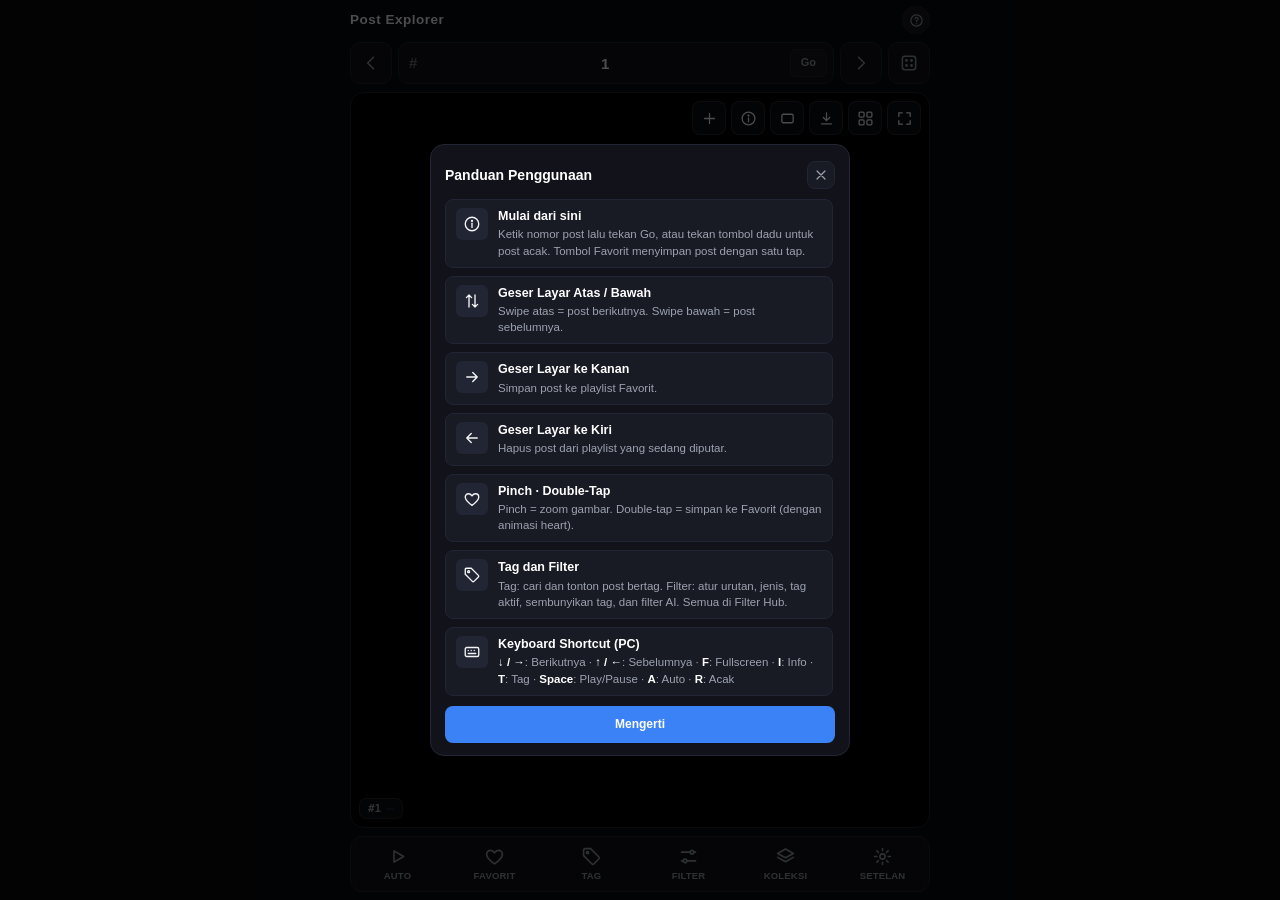
==== r34.html @ f198e8fa "Add files via upload" ====
<!DOCTYPE html>
<html lang="id">

<head>
  <meta charset="UTF-8">
  <meta name="viewport" content="width=device-width, initial-scale=1, viewport-fit=cover, user-scalable=no">
  <meta name="theme-color" content="#090a0f">
  <link rel="manifest" href="manifest.json">
  <link rel="icon" type="image/png" sizes="192x192" href="icon-192.png">
  <link rel="apple-touch-icon" href="icon-192.png">
  <link rel="icon" type="image/svg+xml" href="icon.svg">
  <meta name="mobile-web-app-capable" content="yes">
  <meta name="apple-mobile-web-app-capable" content="yes">
  <meta name="apple-mobile-web-app-status-bar-style" content="black-translucent">
  <meta name="apple-mobile-web-app-title" content="Post Explorer">
  <title>Post Explorer</title>
  <style>
    :root {
      --bg: #090a0f;
      --surface: #12131a;
      --surface2: #181a24;
      --surface3: #222533;
      --surface4: #2d3142;
      --border: #222533;
      --border-focus: #3b82f6;
      --text: #f3f4f6;
      --text-muted: #9ca3af;
      --text-faint: #6b7280;
      --blue: #3b82f6;
      --blue-hover: #2563eb;
      --red: #ef4444;
      --green: #10b981;
      --amber: #f59e0b;
      --ease: cubic-bezier(0.16, 1, 0.3, 1);
    }

    * {
      box-sizing: border-box;
      -webkit-tap-highlight-color: transparent;
    }

    html,
    body {
      margin: 0;
      height: 100%;
      background: var(--bg);
    }

    body {
      color: var(--text);
      font: 14px/1.45 -apple-system, BlinkMacSystemFont, "Segoe UI", Roboto, Helvetica, Arial, sans-serif;
      -webkit-font-smoothing: antialiased;
      overflow: hidden;
      overscroll-behavior: none;
    }

    button,
    input {
      font: inherit;
      color: inherit;
    }

    button {
      border: 0;
      cursor: pointer;
      user-select: none;
      -webkit-user-select: none;
      transition: opacity 0.12s var(--ease), background 0.12s var(--ease), transform 0.1s var(--ease);
    }

    button:active {
      transform: scale(0.96);
    }

    .app {
      max-width: 600px;
      height: 100vh;
      height: 100dvh;
      margin: 0 auto;
      display: flex;
      flex-direction: column;
      gap: 8px;
      padding: calc(6px + env(safe-area-inset-top, 0px)) 10px calc(8px + env(safe-area-inset-bottom, 0px));
    }

    .top {
      display: flex;
      align-items: center;
      gap: 8px;
      min-height: 28px;
    }

    .brand {
      flex: 0 0 auto;
      font-size: 13.5px;
      font-weight: 700;
      letter-spacing: 0.5px;
      color: #fff;
      display: flex;
      align-items: center;
      gap: 6px;
    }

    .backbtn {
      display: none;
      flex: 0 0 auto;
      padding: 3px 10px;
      border-radius: 999px;
      background: var(--surface2);
      border: 1px solid var(--border);
      font: 600 11px monospace;
      color: var(--text-muted);
    }

    .backbtn.on {
      display: block;
    }

    .backbtn:hover {
      color: #fff;
      border-color: var(--text-muted);
    }

    .chip {
      margin-left: auto;
      display: none;
      align-items: center;
      gap: 6px;
      min-width: 0;
      flex: 0 1 auto;
      max-width: 65%;
      background: var(--surface2);
      border: 1px solid var(--border);
      color: var(--text);
      border-radius: 999px;
      padding: 3px 6px 3px 10px;
      font-size: 11.5px;
      font-weight: 600;
    }

    .chip.on {
      display: flex;
    }

    .chip span {
      overflow: hidden;
      text-overflow: ellipsis;
      white-space: nowrap;
      min-width: 0;
    }

    .chip button {
      background: rgba(255, 255, 255, 0.12);
      width: 18px;
      height: 18px;
      border-radius: 50%;
      font-size: 11px;
      padding: 0;
      color: #fff;
      flex: 0 0 auto;
    }

    .helpbtn {
      margin-left: auto;
      padding: 3px 9px;
      border-radius: 999px;
      background: var(--surface2);
      border: 1px solid var(--border);
      font-size: 11px;
      font-weight: 600;
      color: var(--text-muted);
    }

    .helpbtn:hover {
      color: #fff;
      border-color: var(--text-muted);
    }

    .chip.on+.helpbtn {
      margin-left: 0;
    }

    .idrow {
      display: flex;
      gap: 6px;
      align-items: center;
    }

    .idbox {
      flex: 1;
      min-width: 0;
      height: 42px;
      display: flex;
      align-items: center;
      background: var(--surface);
      border: 1px solid var(--border);
      border-radius: 10px;
      padding: 0 6px 0 10px;
      transition: border-color 0.15s;
    }

    .idbox:focus-within {
      border-color: var(--border-focus);
    }

    .idprefix {
      font-size: 15px;
      font-weight: 700;
      color: var(--text-faint);
      margin-right: 4px;
      user-select: none;
    }

    .idrow input {
      flex: 1;
      min-width: 0;
      height: 100%;
      text-align: center;
      font-size: 15px;
      font-weight: 700;
      letter-spacing: 0.5px;
      background: transparent;
      border: 0;
      outline: none;
      color: #fff;
    }

    .idrow input::placeholder {
      color: var(--text-faint);
      font-weight: 400;
      font-size: 12.5px;
    }

    input[type=number] {
      -moz-appearance: textfield;
    }

    input::-webkit-outer-spin-button,
    input::-webkit-inner-spin-button {
      -webkit-appearance: none;
      margin: 0;
    }

    .idgo {
      padding: 5px 10px;
      border-radius: 6px;
      background: var(--surface2);
      border: 1px solid var(--border);
      color: var(--text-muted);
      font-size: 11px;
      font-weight: 600;
    }

    .idgo:hover {
      background: var(--blue);
      color: #fff;
      border-color: var(--blue);
    }

    .ib {
      width: 42px;
      height: 42px;
      border-radius: 10px;
      background: var(--surface);
      border: 1px solid var(--border);
      font-size: 18px;
      color: var(--text-muted);
      flex: 0 0 auto;
      display: flex;
      align-items: center;
      justify-content: center;
    }

    .ib:hover {
      background: var(--surface2);
      color: #fff;
      border-color: var(--border);
    }

    .ib.rnd {
      font-size: 16px;
    }

    .stage {
      flex: 1 1 auto;
      min-height: 0;
      position: relative;
      overflow: hidden;
      border-radius: 14px;
      background: #000;
      border: 1px solid var(--border);
      touch-action: none;
      user-select: none;
      -webkit-user-select: none;
    }

    .swipe-layer {
      position: absolute;
      inset: 0;
      display: flex;
      align-items: center;
      justify-content: center;
      will-change: transform, opacity;
      transition: transform 0.2s var(--ease), opacity 0.2s var(--ease);
    }

    .swipe-layer.dragging {
      transition: none;
    }

    .zoom-layer {
      width: 100%;
      height: 100%;
      display: flex;
      align-items: center;
      justify-content: center;
      transform-origin: center;
      will-change: transform;
      transition: transform 0.2s var(--ease);
    }

    .zoom-layer.dragging {
      transition: none;
    }

    .zoom-layer img,
    .zoom-layer video {
      width: 100%;
      height: 100%;
      object-fit: contain;
      display: block;
      background: transparent;
    }

    .fit-cover .zoom-layer img,
    .fit-cover .zoom-layer video {
      object-fit: cover;
    }

    .zoom-layer img.ph {
      filter: blur(2px);
      opacity: 0.85;
    }

    #status {
      color: var(--text-muted);
      padding: 24px;
      text-align: center;
      font-size: 13.5px;
      font-weight: 500;
    }

    .spin {
      position: absolute;
      left: 50%;
      top: 40px;
      width: 22px;
      height: 22px;
      margin-left: -11px;
      border-radius: 50%;
      border: 2px solid rgba(255, 255, 255, 0.15);
      border-top-color: var(--blue);
      opacity: 0;
      pointer-events: none;
      z-index: 6;
      animation: rot 0.65s linear infinite;
      transition: opacity 0.15s;
    }

    .spin.show {
      opacity: 1;
    }

    @keyframes rot {
      to {
        transform: rotate(360deg);
      }
    }

    .glass-controls {
      position: absolute;
      top: 8px;
      right: 8px;
      display: flex;
      gap: 5px;
      z-index: 6;
    }

    .sbtn {
      width: 34px;
      height: 34px;
      border-radius: 8px;
      font-size: 14px;
      color: #fff;
      padding: 0;
      display: flex;
      align-items: center;
      justify-content: center;
      background: rgba(18, 19, 26, 0.75);
      border: 1px solid rgba(255, 255, 255, 0.12);
      backdrop-filter: blur(8px);
      -webkit-backdrop-filter: blur(8px);
    }

    .sbtn:hover {
      background: rgba(34, 37, 51, 0.95);
    }

    .zoom-badge {
      position: absolute;
      top: 10px;
      left: 10px;
      border-radius: 6px;
      padding: 3px 8px;
      font: 700 11px monospace;
      color: #fff;
      opacity: 0;
      pointer-events: none;
      transition: opacity 0.2s;
      background: rgba(18, 19, 26, 0.75);
      border: 1px solid rgba(255, 255, 255, 0.12);
      backdrop-filter: blur(8px);
      z-index: 6;
    }

    .zoom-badge.visible {
      opacity: 1;
    }

    .idtag-box {
      position: absolute;
      left: 8px;
      bottom: 8px;
      display: flex;
      align-items: center;
      gap: 5px;
      border-radius: 7px;
      padding: 3px 8px;
      font: 700 11px monospace;
      color: var(--text-muted);
      pointer-events: none;
      z-index: 6;
      background: rgba(18, 19, 26, 0.75);
      border: 1px solid rgba(255, 255, 255, 0.1);
      backdrop-filter: blur(8px);
    }

    .stage.isvid .idtag-box {
      display: none;
    }

    .idfmt {
      font-size: 9.5px;
      color: var(--blue);
      background: rgba(59, 130, 246, 0.15);
      padding: 1px 4px;
      border-radius: 4px;
    }

    .hint {
      position: absolute;
      top: 50%;
      transform: translateY(-50%);
      border-radius: 999px;
      display: flex;
      align-items: center;
      gap: 6px;
      padding: 7px 14px;
      opacity: 0;
      pointer-events: none;
      z-index: 5;
      background: rgba(18, 19, 26, 0.85);
      border: 1px solid var(--border);
      backdrop-filter: blur(8px);
      transition: opacity 0.12s, transform 0.12s;
    }

    .hint .h-ico {
      font-size: 16px;
    }

    .hint .h-txt {
      font-size: 11.5px;
      font-weight: 600;
      color: #fff;
    }

    .hint.l {
      left: 12px;
    }

    .hint.r {
      right: 12px;
    }

    .hint.visible {
      opacity: 1;
    }

    .hint.r.armed {
      background: rgba(16, 185, 129, 0.95);
      transform: translateY(-50%) scale(1.05);
    }

    .hint.l.armed {
      background: rgba(239, 68, 68, 0.95);
      transform: translateY(-50%) scale(1.05);
    }

    .hintv {
      position: absolute;
      left: 50%;
      transform: translateX(-50%);
      border-radius: 999px;
      display: flex;
      align-items: center;
      gap: 6px;
      padding: 7px 16px;
      opacity: 0;
      pointer-events: none;
      z-index: 5;
      background: rgba(18, 19, 26, 0.85);
      border: 1px solid var(--border);
      backdrop-filter: blur(8px);
      transition: opacity 0.12s, transform 0.12s;
    }

    .hintv .h-ico {
      font-size: 16px;
    }

    .hintv .h-txt {
      font-size: 11.5px;
      font-weight: 600;
      color: #fff;
    }

    .hintv.d {
      bottom: 20px;
    }

    .hintv.u {
      top: 20px;
    }

    .hintv.visible {
      opacity: 1;
    }

    .hintv.armed {
      background: rgba(59, 130, 246, 0.95);
      transform: translateX(-50%) scale(1.05);
    }

    .autobar {
      position: absolute;
      top: 0;
      left: 0;
      right: 0;
      height: 3px;
      background: rgba(255, 255, 255, 0.08);
      z-index: 6;
      display: none;
      pointer-events: none;
    }

    .autobar.on {
      display: block;
    }

    .autobar .fill {
      position: absolute;
      top: 0;
      bottom: 0;
      left: 0;
      width: 0;
      background: var(--blue);
    }

    .autobar .lbl {
      position: absolute;
      top: 8px;
      left: 50%;
      transform: translateX(-50%);
      padding: 2px 8px;
      border-radius: 6px;
      background: rgba(18, 19, 26, 0.85);
      border: 1px solid var(--border);
      font: 700 10.5px monospace;
      color: #fff;
      white-space: nowrap;
    }

    body.fs .top,
    body.fs .idrow,
    body.fs .dock {
      display: none;
    }

    body.fs .app {
      padding: 0;
      gap: 0;
    }

    body.fs .stage {
      border-radius: 0;
      border: 0;
    }

    .dock {
      display: grid;
      grid-template-columns: repeat(6, 1fr);
      gap: 4px;
      padding: 3px 0;
      border-radius: 12px;
      background: var(--surface);
      border: 1px solid var(--border);
    }

    .dk {
      height: 48px;
      border-radius: 8px;
      background: transparent;
      display: flex;
      flex-direction: column;
      align-items: center;
      justify-content: center;
      gap: 2px;
      padding: 0;
      color: var(--text-muted);
    }

    .dk b {
      font-size: 17px;
      line-height: 1;
      font-weight: 400;
    }

    .dk small {
      font-size: 9.5px;
      font-weight: 600;
      letter-spacing: 0.2px;
      text-transform: uppercase;
    }

    .dk:hover {
      background: var(--surface2);
      color: #fff;
    }

    .dk.on {
      background: var(--surface3);
      color: #fff;
    }

    .dk.on small {
      color: #fff;
    }

    .dk.fav.on {
      color: #f87171;
    }

    .dk.fav.on small {
      color: #f87171;
    }

    .dk.auto.on {
      color: #34d399;
    }

    .dk.auto.on small {
      color: #34d399;
    }

    .backdrop {
      position: fixed;
      inset: 0;
      background: rgba(0, 0, 0, 0.65);
      z-index: 39;
      opacity: 0;
      pointer-events: none;
      transition: opacity 0.2s var(--ease);
    }

    .backdrop.open {
      opacity: 1;
      pointer-events: auto;
    }

    .sheet {
      position: fixed;
      left: 0;
      right: 0;
      bottom: 0;
      max-width: 600px;
      margin: 0 auto;
      max-height: 85vh;
      max-height: 85dvh;
      z-index: 40;
      background: var(--surface);
      border-top: 1px solid var(--border);
      border-radius: 18px 18px 0 0;
      padding: 10px 14px calc(14px + env(safe-area-inset-bottom, 0px));
      display: flex;
      flex-direction: column;
      transform: translateY(105%);
      transition: transform 0.25s var(--ease);
      box-shadow: 0 -8px 30px rgba(0, 0, 0, 0.5);
      visibility: hidden;
    }

    .sheet.open {
      transform: none;
      visibility: visible;
    }

    .grab {
      width: 36px;
      height: 4px;
      border-radius: 2px;
      background: var(--border);
      margin: 0 auto 10px;
      flex: 0 0 auto;
    }

    .shead {
      display: flex;
      gap: 8px;
      align-items: center;
      margin-bottom: 12px;
      flex: 0 0 auto;
    }

    .hb {
      width: 34px;
      height: 34px;
      border-radius: 8px;
      background: var(--surface2);
      border: 1px solid var(--border);
      color: var(--text-muted);
      padding: 0;
      font-size: 14px;
      flex: 0 0 auto;
      display: flex;
      align-items: center;
      justify-content: center;
    }

    .hb:disabled {
      opacity: 0.25;
    }

    .hb:hover {
      color: #fff;
      background: var(--surface3);
    }

    .tabs {
      flex: 1;
      display: flex;
      background: var(--surface2);
      border-radius: 9px;
      padding: 2px;
      gap: 2px;
      border: 1px solid var(--border);
    }

    .tabs button {
      flex: 1;
      background: transparent;
      color: var(--text-muted);
      font-size: 11.5px;
      font-weight: 600;
      padding: 7px 4px;
      border-radius: 7px;
    }

    .tabs button.on {
      background: var(--surface4);
      color: #fff;
    }

    .sbody {
      overflow-y: auto;
      min-height: 80px;
      padding-bottom: 6px;
      -webkit-overflow-scrolling: touch;
    }

    .sbody::-webkit-scrollbar {
      width: 5px;
    }

    .sbody::-webkit-scrollbar-thumb {
      background: var(--border);
      border-radius: 3px;
    }

    .arow {
      display: flex;
      gap: 6px;
      margin-bottom: 8px;
      flex-wrap: wrap;
    }

    .pill {
      flex: 1;
      min-width: 76px;
      padding: 8px 10px;
      border-radius: 8px;
      background: var(--surface2);
      border: 1px solid var(--border);
      font-size: 11.5px;
      font-weight: 600;
      color: var(--text-muted);
      white-space: nowrap;
      display: flex;
      align-items: center;
      justify-content: center;
      gap: 5px;
    }

    .pill:hover {
      color: #fff;
      background: var(--surface3);
    }

    .pill.pri {
      background: var(--blue);
      color: #fff;
      border-color: var(--blue);
    }

    .pill.pri:hover {
      background: var(--blue-hover);
    }

    .pill.dng {
      color: #f87171;
      border-color: rgba(239, 68, 68, 0.3);
    }

    .selinfo {
      font-size: 12px;
      font-weight: 600;
      color: var(--amber);
      margin: 2px 2px 8px;
    }

    .seg {
      display: flex;
      flex-wrap: wrap;
      background: var(--surface2);
      border-radius: 8px;
      padding: 2px;
      gap: 2px;
      flex: 1;
      border: 1px solid var(--border);
    }

    .seg button {
      flex: 1;
      background: transparent;
      color: var(--text-muted);
      padding: 6px 8px;
      border-radius: 6px;
      font-size: 11px;
      font-weight: 600;
      white-space: nowrap;
    }

    .seg button.on {
      background: var(--surface4);
      color: #fff;
    }


    .tag-mode-seg {
      display: grid;
      grid-template-columns: 1fr 1fr;
      gap: 6px;
      margin-bottom: 8px;
    }

    .tag-mode-btn {
      height: 36px;
      border-radius: 9px;
      background: var(--surface2);
      border: 1px solid var(--border);
      color: var(--text-muted);
      font-size: 11.5px;
      font-weight: 600;
      display: inline-flex;
      align-items: center;
      justify-content: center;
      gap: 6px;
      cursor: pointer;
      transition: all 0.15s;
    }

    .tag-mode-btn.on {
      background: var(--surface4);
      color: #fff;
      border-color: var(--text-muted);
    }

    .tag-mode-btn.want.on {
      background: rgba(59, 130, 246, 0.18);
      color: #93c5fd;
      border-color: var(--blue);
    }

    .tag-mode-btn.block.on {
      background: rgba(239, 68, 68, 0.18);
      color: #fca5a5;
      border-color: var(--red);
    }

    .tag-mode-btn .ic {
      width: 14px;
      height: 14px;
    }

    .tag-cat-bar {
      display: grid;
      grid-template-columns: repeat(5, 1fr);
      gap: 4px;
      margin-bottom: 8px;
    }

    .tag-cat-btn {
      height: 28px;
      border-radius: 7px;
      background: var(--surface2);
      border: 1px solid var(--border);
      font-size: 10px;
      font-weight: 600;
      color: var(--text-muted);
      display: inline-flex;
      align-items: center;
      justify-content: center;
      cursor: pointer;
      padding: 0;
      white-space: nowrap;
      transition: all 0.15s;
    }

    .tag-cat-btn.on {
      background: rgba(59, 130, 246, 0.2);
      color: #93c5fd;
      border-color: rgba(59, 130, 246, 0.45);
    }

    .tag-cat-btn.artist.on {
      background: rgba(196, 181, 253, .2);
      color: #c4b5fd;
      border-color: #a78bfa;
    }

    .tag-cat-btn.char.on {
      background: rgba(110, 231, 183, .2);
      color: #6ee7b7;
      border-color: #34d399;
    }

    .tag-cat-btn.copy.on {
      background: rgba(253, 230, 138, .2);
      color: #fde68a;
      border-color: #fbbf24;
    }

    .tag-alpha-pad {
      display: grid;
      grid-template-columns: repeat(7, 1fr);
      gap: 4px;
      margin-bottom: 10px;
      background: var(--surface2);
      border: 1px solid var(--border);
      border-radius: 12px;
      padding: 8px;
      box-shadow: inset 0 1px 2px rgba(0, 0, 0, 0.25);
    }

    .tag-alpha-btn {
      height: 32px;
      border-radius: 7px;
      background: var(--surface3);
      border: 1px solid var(--border);
      color: var(--text-muted);
      font-size: 11.5px;
      font-weight: 700;
      display: inline-flex;
      align-items: center;
      justify-content: center;
      cursor: pointer;
      padding: 0;
      transition: all 0.12s;
    }

    .tag-alpha-btn:hover {
      background: var(--surface4);
      color: #fff;
      border-color: var(--text-muted);
    }

    .tag-alpha-btn.on {
      background: var(--blue);
      color: #fff;
      border-color: var(--blue);
      box-shadow: 0 0 0 1px var(--blue);
      font-weight: 800;
    }

    .tag-alpha-btn .ic {
      width: 13px;
      height: 13px;
    }

    .tagsearchbox {
      display: flex;
      gap: 8px;
      align-items: center;
      margin-bottom: 8px;
      background: var(--surface2);
      border: 1px solid var(--border);
      border-radius: 9px;
      padding: 0 10px;
    }

    .tagsearchbox span.search-ico {
      font-size: 13px;
      color: var(--text-faint);
      user-select: none;
    }

    .tagsearchbox input {
      flex: 1;
      padding: 9px 0;
      background: transparent;
      border: 0;
      outline: none;
      font-size: 13px;
      color: #fff;
    }

    .tagsearchbox input::placeholder {
      color: var(--text-faint);
    }

    .tagsearchbox .clear-btn {
      background: rgba(255, 255, 255, 0.1);
      border-radius: 50%;
      width: 18px;
      height: 18px;
      display: flex;
      align-items: center;
      justify-content: center;
      font-size: 10px;
      color: var(--text-muted);
    }

    .grid {
      display: grid;
      grid-template-columns: repeat(auto-fill, minmax(100px, 1fr));
      gap: 6px;
    }

    .empty {
      grid-column: 1 / -1;
      text-align: center;
      color: var(--text-faint);
      font-style: italic;
      padding: 24px 10px;
      font-size: 13px;
    }

    .more {
      grid-column: 1 / -1;
    }

    .thumb {
      position: relative;
      aspect-ratio: 1;
      border-radius: 8px;
      overflow: hidden;
      background: #14161f;
      border: 1px solid var(--border);
      cursor: pointer;
      display: flex;
      align-items: center;
      justify-content: center;
    }

    .thumb:hover {
      border-color: var(--text-muted);
    }

    .thumb img {
      width: 100%;
      height: 100%;
      object-fit: cover;
      display: block;
    }

    .thumb.nothumb::before {
      content: "NO IMG";
      font: 700 9px monospace;
      opacity: 0.4;
    }

    .thumb.act {
      border-color: var(--blue);
      box-shadow: 0 0 0 1.5px var(--blue);
    }

    .thumb.sel {
      border-color: var(--blue);
      box-shadow: 0 0 0 1.5px var(--blue);
    }

    .thumb.sel img {
      opacity: 0.6;
    }

    .thumb.sel::after {
      content: "✓";
      position: absolute;
      top: 4px;
      left: 4px;
      width: 20px;
      height: 20px;
      border-radius: 50%;
      background: var(--blue);
      display: flex;
      align-items: center;
      justify-content: center;
      font-size: 12px;
      font-weight: 700;
      color: #fff;
    }

    .thumb .tid {
      position: absolute;
      left: 0;
      right: 0;
      bottom: 0;
      padding: 10px 4px 2px;
      text-align: center;
      font: 700 9.5px monospace;
      color: #fff;
      background: linear-gradient(transparent, rgba(0, 0, 0, 0.85));
    }

    .thumb .x {
      position: absolute;
      top: 4px;
      right: 4px;
      width: 20px;
      height: 20px;
      border-radius: 50%;
      background: rgba(239, 68, 68, 0.9);
      color: #fff;
      font-size: 12px;
      padding: 0;
      display: flex;
      align-items: center;
      justify-content: center;
    }

    .vid-badge {
      position: absolute;
      bottom: 4px;
      right: 4px;
      padding: 1px 5px;
      border-radius: 4px;
      background: rgba(0, 0, 0, 0.8);
      font: 700 9px monospace;
      color: #fff;
      z-index: 2;
      pointer-events: none;
    }

    .card {
      position: relative;
      aspect-ratio: 1;
      border-radius: 10px;
      overflow: hidden;
      background: var(--surface2);
      border: 1px solid var(--border);
      cursor: pointer;
      display: flex;
      flex-direction: column;
    }

    .card:hover {
      border-color: var(--text-muted);
    }

    .card .cv {
      flex: 1;
      position: relative;
      display: flex;
      align-items: center;
      justify-content: center;
      font-size: 26px;
      background: #14161f;
      overflow: hidden;
    }

    .card .cv img {
      width: 100%;
      height: 100%;
      object-fit: cover;
      display: block;
    }

    .card .ci {
      padding: 6px 8px;
      background: var(--surface);
      border-top: 1px solid var(--border);
    }

    .card .cn {
      font-size: 12px;
      font-weight: 700;
      white-space: nowrap;
      overflow: hidden;
      text-overflow: ellipsis;
      color: #fff;
    }

    .card .cm {
      font-size: 10px;
      color: var(--text-faint);
    }

    .card .play,
    .card .menu {
      position: absolute;
      top: 5px;
      width: 26px;
      height: 26px;
      border-radius: 50%;
      padding: 0;
      display: flex;
      align-items: center;
      justify-content: center;
      font-size: 11px;
      z-index: 2;
    }

    .card .play {
      right: 5px;
      background: rgba(16, 185, 129, 0.95);
      color: #fff;
    }

    .card .menu {
      left: 5px;
      background: rgba(18, 19, 26, 0.85);
      border: 1px solid var(--border);
      color: var(--text-muted);
    }

    .card .acts {
      position: absolute;
      inset: 0;
      background: rgba(18, 19, 26, 0.94);
      display: none;
      flex-direction: column;
      align-items: center;
      justify-content: center;
      gap: 5px;
      z-index: 3;
    }

    .card .acts.show {
      display: flex;
    }

    .card .acts button {
      width: 82%;
      padding: 7px;
      font-size: 11px;
      font-weight: 600;
      border-radius: 6px;
      background: var(--surface3);
      color: #fff;
      display: flex;
      align-items: center;
      justify-content: center;
      gap: 6px;
    }

    .card .acts .d {
      background: var(--red);
      color: #fff;
    }

    .setrow {
      display: flex;
      align-items: center;
      justify-content: space-between;
      gap: 10px;
      padding: 10px 2px;
      border-bottom: 1px solid var(--border);
    }

    .setrow>div:first-child {
      min-width: 0;
      flex: 1;
    }

    .setrow label {
      font-size: 13px;
      font-weight: 600;
      color: #fff;
    }

    .setrow small {
      display: block;
      color: var(--text-faint);
      font-size: 11px;
      margin-top: 1px;
    }

    .modal {
      position: fixed;
      inset: 0;
      background: rgba(0, 0, 0, 0.7);
      display: flex;
      align-items: center;
      justify-content: center;
      padding: 16px;
      opacity: 0;
      pointer-events: none;
      transition: opacity 0.15s var(--ease);
      z-index: 50;
    }

    .modal.open {
      opacity: 1;
      pointer-events: auto;
    }

    #dlgBackdrop {
      z-index: 60;
    }

    .box {
      background: var(--surface);
      border: 1px solid var(--border);
      border-radius: 14px;
      padding: 16px 14px 12px;
      width: 100%;
      max-width: 360px;
      max-height: 80vh;
      display: flex;
      flex-direction: column;
      box-shadow: 0 16px 40px rgba(0, 0, 0, 0.6);
    }

    .box h4 {
      margin: 0 0 10px;
      text-align: center;
      font-size: 13.5px;
      font-weight: 700;
      color: #fff;
    }

    .plist {
      overflow-y: auto;
      display: flex;
      flex-direction: column;
      gap: 5px;
      margin-bottom: 8px;
      min-height: 50px;
    }

    .pli {
      display: flex;
      align-items: center;
      gap: 8px;
      padding: 9px;
      background: var(--surface2);
      border: 1px solid var(--border);
      border-radius: 8px;
      cursor: pointer;
    }

    .pli.in {
      border-color: var(--green);
      background: rgba(16, 185, 129, 0.1);
    }

    .pli .ck {
      width: 20px;
      height: 20px;
      border-radius: 50%;
      border: 1.5px solid var(--border);
      display: flex;
      align-items: center;
      justify-content: center;
      font-size: 11px;
      color: transparent;
      flex: 0 0 auto;
    }

    .pli.in .ck {
      background: var(--green);
      border-color: var(--green);
      color: #fff;
    }

    .pli.pick .ck {
      display: none;
    }

    .pli .nm {
      flex: 1;
      font-weight: 600;
      font-size: 12px;
      overflow: hidden;
      text-overflow: ellipsis;
      white-space: nowrap;
      color: #fff;
    }

    .pli .ct {
      font-size: 10px;
      color: var(--text-faint);
    }

    .newrow {
      display: none;
      gap: 5px;
      margin-bottom: 8px;
    }

    .newrow.show {
      display: flex;
    }

    .box input.t {
      flex: 1;
      width: 100%;
      padding: 9px;
      border-radius: 8px;
      background: var(--surface2);
      border: 1px solid var(--border);
      outline: none;
      font-size: 13px;
      text-align: left;
      color: #fff;
    }

    .bwide {
      width: 100%;
      padding: 10px;
      border-radius: 8px;
      font-size: 12px;
      font-weight: 600;
    }

    .b-pri {
      background: var(--blue);
      color: #fff;
    }

    .b-pri:hover {
      background: var(--blue-hover);
    }

    .b-sec {
      background: var(--surface2);
      color: var(--text-muted);
      border: 1px solid var(--border);
      margin-top: 5px;
    }

    .dmsg {
      margin: 0 0 12px;
      text-align: center;
      line-height: 1.5;
      font-size: 13px;
      color: var(--text-muted);
    }

    .dmsg b {
      color: #fff;
    }

    .dact {
      display: flex;
      gap: 6px;
    }

    .dact button {
      flex: 1;
      padding: 10px;
      border-radius: 8px;
      font-size: 12px;
      font-weight: 600;
    }

    .d-no {
      background: var(--surface2);
      color: var(--text-muted);
      border: 1px solid var(--border);
    }

    .d-ok {
      background: var(--blue);
      color: #fff;
    }

    .d-ok.danger {
      background: var(--red);
      color: #fff;
    }

    #dlgInput {
      display: none;
      margin-bottom: 10px;
    }

    .guide-box {
      max-width: 420px;
    }

    .guide-content {
      overflow-y: auto;
      display: flex;
      flex-direction: column;
      gap: 8px;
      max-height: 58vh;
      padding-right: 2px;
    }

    .guide-item {
      display: flex;
      align-items: flex-start;
      gap: 10px;
      background: var(--surface2);
      border: 1px solid var(--border);
      border-radius: 8px;
      padding: 8px 10px;
    }

    .gi-ico {
      font-size: 16px;
      width: 32px;
      height: 32px;
      border-radius: 6px;
      background: var(--surface3);
      display: flex;
      align-items: center;
      justify-content: center;
      flex: 0 0 auto;
    }

    .gi-txt {
      flex: 1;
      min-width: 0;
      font-size: 11.5px;
      line-height: 1.4;
    }

    .gi-txt b {
      display: block;
      font-size: 12.5px;
      color: #fff;
      margin-bottom: 1px;
    }

    .gi-txt span {
      color: var(--text-muted);
    }

    .infotag-sec {
      display: flex;
      flex-direction: column;
      gap: 4px;
      margin-bottom: 6px;
    }

    .infotag-title {
      font-size: 10.5px;
      font-weight: 700;
      text-transform: uppercase;
      color: var(--text-faint);
      letter-spacing: 0.5px;
    }

    .infotag-chips {
      display: flex;
      flex-wrap: wrap;
      gap: 4px;
    }

    .tagchip {
      display: inline-flex;
      align-items: center;
      gap: 4px;
      padding: 4px 8px;
      border-radius: 6px;
      font-size: 11px;
      font-weight: 600;
      background: var(--surface2);
      border: 1px solid var(--border);
      color: var(--text);
      cursor: pointer;
    }

    .tagchip:hover {
      background: var(--blue);
      color: #fff;
      border-color: var(--blue);
    }

    .tagchip.artist {
      color: #c4b5fd;
      border-color: rgba(167, 139, 250, 0.4);
    }

    .tagchip.character {
      color: #6ee7b7;
      border-color: rgba(110, 231, 183, 0.4);
    }

    .tagchip.copyright {
      color: #fde68a;
      border-color: rgba(253, 230, 138, 0.4);
    }

    .sugg-grid {
      display: grid;
      grid-template-columns: repeat(auto-fill, minmax(78px, 1fr));
      gap: 5px;
    }

    .toast {
      position: fixed;
      left: 50%;
      bottom: calc(76px + env(safe-area-inset-bottom, 0px));
      transform: translate(-50%, 12px);
      z-index: 70;
      background: var(--surface2);
      border: 1px solid var(--border);
      border-radius: 8px;
      padding: 8px 14px;
      font-size: 12.5px;
      font-weight: 600;
      opacity: 0;
      pointer-events: none;
      transition: opacity 0.15s, transform 0.15s;
      max-width: 90vw;
      white-space: nowrap;
      overflow: hidden;
      text-overflow: ellipsis;
      box-shadow: 0 8px 24px rgba(0, 0, 0, 0.5);
      color: #fff;
    }

    .toast.show {
      opacity: 1;
      transform: translate(-50%, 0);
    }

    .toast.ok {
      border-color: var(--green);
      color: #a7f3d0;
    }

    .toast.bad {
      border-color: var(--red);
      color: #fca5a5;
    }

    body.fs .toast {
      bottom: 20px;
    }

    @media (max-width: 380px) {
      .dk small {
        font-size: 8.5px;
      }

      .ib {
        width: 38px;
      }
    }

    .filter-hub-backdrop {
      position: fixed;
      inset: 0;
      background: rgba(0, 0, 0, 0.65);
      z-index: 45;
      display: none;
      align-items: flex-start;
      justify-content: center;
      padding: calc(54px + env(safe-area-inset-top, 0px)) 12px 12px;
    }

    .filter-hub-backdrop.open {
      display: flex;
    }

    .filter-hub {
      background: var(--surface);
      border: 1px solid var(--border);
      border-radius: 14px;
      width: 100%;
      max-width: 380px;
      max-height: 85vh;
      overflow-y: auto;
      padding: 14px 16px;
      display: flex;
      flex-direction: column;
      gap: 12px;
      box-shadow: 0 16px 45px rgba(0, 0, 0, 0.7);
    }

    .fh-head {
      display: flex;
      align-items: center;
      justify-content: space-between;
      border-bottom: 1px solid var(--border);
      padding-bottom: 8px;
    }

    .fh-head b {
      font-size: 13.5px;
      font-weight: 700;
      color: #fff;
      display: flex;
      align-items: center;
      gap: 6px;
    }

    .fh-close {
      background: var(--surface2);
      border: 1px solid var(--border);
      border-radius: 6px;
      width: 26px;
      height: 26px;
      display: flex;
      align-items: center;
      justify-content: center;
      font-size: 11px;
      color: var(--text-muted);
    }

    .fh-close:hover {
      color: #fff;
    }

    .fh-sec {
      display: flex;
      flex-direction: column;
      gap: 6px;
    }

    .fh-sec label {
      font-size: 11.5px;
      font-weight: 600;
      color: var(--text-muted);
      text-transform: uppercase;
      letter-spacing: 0.4px;
    }

    .fh-sort-seg {
      display: flex;
      background: var(--surface2);
      border: 1px solid var(--border);
      border-radius: 8px;
      padding: 2px;
      gap: 2px;
    }

    .fh-sort-seg button {
      flex: 1;
      padding: 7px 6px;
      font-size: 11.5px;
      font-weight: 600;
      color: var(--text-muted);
      background: transparent;
      border-radius: 6px;
      white-space: nowrap;
    }

    .fh-sort-seg button.on {
      background: rgba(59, 130, 246, 0.22);
      color: #93c5fd;
      border-color: rgba(59, 130, 246, 0.45);
      box-shadow: 0 0 0 1px rgba(59, 130, 246, 0.25) inset;
    }

    .fh-input-row {
      display: flex;
      gap: 6px;
    }

    .fh-input-row input {
      flex: 1;
      min-width: 0;
      padding: 8px 10px;
      background: var(--surface2);
      border: 1px solid var(--border);
      border-radius: 7px;
      font-size: 12.5px;
      color: #fff;
      outline: none;
    }

    .fh-input-row input:focus {
      border-color: var(--blue);
    }

    .fh-input-row button {
      padding: 8px 12px;
      background: var(--surface3);
      border: 1px solid var(--border);
      border-radius: 7px;
      font-size: 11.5px;
      font-weight: 600;
      color: var(--text);
      white-space: nowrap;
    }

    .fh-input-row button:hover {
      background: var(--blue);
      color: #fff;
      border-color: var(--blue);
    }

    .fh-input-row button.btn-dng {
      background: rgba(239, 68, 68, 0.18);
      color: #fca5a5;
      border-color: rgba(239, 68, 68, 0.35);
    }

    .fh-input-row button.btn-dng:hover {
      background: var(--red);
      color: #fff;
      border-color: var(--red);
    }

    .fh-chips {
      display: flex;
      flex-wrap: wrap;
      gap: 5px;
      min-height: 20px;
    }

    .fh-chip {
      display: inline-flex;
      align-items: center;
      gap: 5px;
      padding: 3px 6px 3px 9px;
      border-radius: 999px;
      font-size: 11px;
      font-weight: 600;
      background: var(--surface2);
      border: 1px solid var(--border);
      color: #fff;
    }

    .fh-chip.block {
      border-color: rgba(239, 68, 68, 0.4);
      color: #fca5a5;
      background: rgba(239, 68, 68, 0.1);
    }

    .fh-chip button {
      background: rgba(255, 255, 255, 0.12);
      border-radius: 50%;
      width: 16px;
      height: 16px;
      display: flex;
      align-items: center;
      justify-content: center;
      font-size: 9px;
      color: #fff;
      padding: 0;
    }

    .fh-apply-btn {
      width: 100%;
      padding: 11px;
      border-radius: 8px;
      background: var(--blue);
      color: #fff;
      font-size: 12.5px;
      font-weight: 700;
      margin-top: 4px;
    }

    .fh-apply-btn:hover {
      background: var(--blue-hover);
    }

    .heart-pop {
      position: fixed;
      pointer-events: none;
      z-index: 99;
      transform: translate(-50%, -50%) scale(0.4);
      opacity: 0;
      color: #ef4444;
      animation: heartPopAnim 0.75s var(--ease) forwards;
    }

    @keyframes heartPopAnim {
      0% {
        transform: translate(-50%, -50%) scale(0.3);
        opacity: 0;
      }

      35% {
        transform: translate(-50%, -50%) scale(1.35);
        opacity: 1;
        filter: drop-shadow(0 0 20px rgba(239, 68, 68, 0.7));
      }

      75% {
        transform: translate(-50%, -70%) scale(1.1);
        opacity: 0.9;
      }

      100% {
        transform: translate(-50%, -100%) scale(0.85);
        opacity: 0;
      }
    }

    .storage-card {
      background: var(--surface2);
      border: 1px solid var(--border);
      border-radius: 10px;
      padding: 12px 14px;
      margin-top: 10px;
      display: flex;
      flex-direction: column;
      gap: 8px;
    }

    .storage-title {
      font-size: 12.5px;
      font-weight: 700;
      color: #fff;
    }

    .storage-stats {
      display: flex;
      flex-direction: column;
      gap: 4px;
      font-size: 11.5px;
      color: var(--text-muted);
    }

    .storage-stats b {
      color: var(--text);
    }

    .storage-stats span {
      color: var(--blue);
      font-weight: 600;
    }

    .ic {
      width: 18px;
      height: 18px;
      fill: none;
      stroke: currentColor;
      stroke-width: 1.8;
      stroke-linecap: round;
      stroke-linejoin: round;
      display: block;
      flex: 0 0 auto;
    }

    .ic.fill {
      fill: currentColor;
    }

    .dk {
      position: relative;
    }

    .dk b {
      display: flex;
    }

    .dk b .ic {
      width: 21px;
      height: 21px;
    }

    .dk.dot::after {
      content: "";
      position: absolute;
      top: 7px;
      left: calc(50% + 9px);
      width: 7px;
      height: 7px;
      border-radius: 50%;
      background: var(--blue);
      box-shadow: 0 0 0 2px var(--surface);
    }

    .sbtn .ic {
      width: 17px;
      height: 17px;
    }

    .sbtn.on {
      background: var(--blue);
      border-color: var(--blue);
    }

    .ib .ic {
      width: 20px;
      height: 20px;
    }

    .hint .h-ico {
      display: flex;
    }

    .hint .h-ico .ic,
    .hintv .h-ico .ic {
      width: 16px;
      height: 16px;
    }

    .hintv .h-ico {
      display: flex;
    }

    .backbtn.on {
      display: flex;
      align-items: center;
      gap: 4px;
    }

    .backbtn .ic {
      width: 13px;
      height: 13px;
    }

    .chip button {
      display: flex;
      align-items: center;
      justify-content: center;
    }

    .chip button .ic {
      width: 10px;
      height: 10px;
      stroke-width: 2.6;
    }

    .hb .ic {
      width: 16px;
      height: 16px;
    }

    .gi-ico .ic {
      width: 18px;
      height: 18px;
    }

    .gi-txt span b {
      display: inline;
      color: #fff;
      margin: 0;
      font-size: inherit;
    }

    .pill .ic {
      width: 15px;
      height: 15px;
    }

    .pill span {
      white-space: nowrap;
    }

    .card .cv .ic {
      width: 28px;
      height: 28px;
      opacity: 0.4;
    }

    .card .play .ic {
      width: 12px;
      height: 12px;
    }

    .vid-badge {
      letter-spacing: 0.2px;
    }

    .tagsearchbox {
      margin-bottom: 10px;
    }

    .tagsearchbox .search-ico {
      display: flex;
    }

    .tagsearchbox .search-ico .ic {
      width: 16px;
      height: 16px;
    }

    .tagsearchbox .clear-btn .ic {
      width: 10px;
      height: 10px;
      stroke-width: 2.6;
    }

    .fsum {
      display: flex;
      align-items: center;
      gap: 7px;
      width: 100%;
      padding: 8px 10px;
      margin-bottom: 10px;
      border-radius: 9px;
      background: rgba(59, 130, 246, .10);
      border: 1px solid rgba(59, 130, 246, .3);
      color: #bfdbfe;
      font-size: 11.5px;
      font-weight: 600;
      text-align: left;
    }

    .fsum .ic {
      width: 14px;
      height: 14px;
    }

    .fsum span {
      flex: 1;
      min-width: 0;
      overflow: hidden;
      text-overflow: ellipsis;
      white-space: nowrap;
    }

    .fsum u {
      text-decoration: none;
      color: #fff;
      font-weight: 700;
      cursor: pointer;
    }

    .tlabel {
      font-size: 10.5px;
      font-weight: 700;
      letter-spacing: .5px;
      text-transform: uppercase;
      color: var(--text-faint);
      margin: 2px 4px 4px;
    }

    .tlist {
      display: flex;
      flex-direction: column;
      gap: 2px;
    }

    .trow {
      display: flex;
      align-items: center;
      gap: 10px;
      padding: 9px 8px;
      border-radius: 10px;
      cursor: pointer;
    }

    .trow:hover {
      background: var(--surface2);
    }

    .trow.sel {
      background: rgba(59, 130, 246, .12);
    }

    .trow.blk .tnm {
      color: var(--text-faint);
      text-decoration: line-through;
    }

    .tck {
      width: 20px;
      height: 20px;
      border-radius: 50%;
      border: 1.5px solid var(--surface4);
      display: flex;
      align-items: center;
      justify-content: center;
      flex: 0 0 auto;
      color: #fff;
    }

    .tck .ic {
      width: 12px;
      height: 12px;
      stroke-width: 3;
    }

    .trow.sel .tck {
      background: var(--blue);
      border-color: var(--blue);
    }

    .trow.blk .tck {
      background: var(--red);
      border-color: var(--red);
    }

    .trow.blk .tck .ic {
      width: 12px;
      height: 12px;
      stroke-width: 2.4;
    }

    .tnm {
      flex: 1;
      min-width: 0;
      font-size: 13.5px;
      font-weight: 600;
      color: #fff;
      overflow: hidden;
      text-overflow: ellipsis;
      white-space: nowrap;
    }

    .tkind {
      font-size: 9.5px;
      font-weight: 700;
      letter-spacing: .4px;
      text-transform: uppercase;
      color: var(--text-faint);
    }

    .tkind.artist {
      color: #c4b5fd;
    }

    .tkind.character {
      color: #6ee7b7;
    }

    .tkind.copyright {
      color: #fde68a;
    }

    .tcnt {
      font-size: 11px;
      color: var(--text-faint);
      font-variant-numeric: tabular-nums;
      min-width: 30px;
      text-align: right;
    }

    .tgo {
      width: 30px;
      height: 30px;
      border-radius: 8px;
      background: var(--surface2);
      border: 1px solid var(--border);
      color: var(--text-muted);
      display: flex;
      align-items: center;
      justify-content: center;
      padding: 0;
      flex: 0 0 auto;
    }

    .tgo .ic {
      width: 13px;
      height: 13px;
    }

    .tgo:hover {
      background: var(--blue);
      border-color: var(--blue);
      color: #fff;
    }

    .tagbar {
      position: sticky;
      bottom: 0;
      margin-top: 10px;
      background: var(--surface);
      border: 1px solid var(--border);
      border-radius: 12px;
      padding: 8px;
      display: none;
      flex-direction: column;
      gap: 8px;
      box-shadow: 0 -8px 20px rgba(0, 0, 0, .5);
    }

    .tagbar.on {
      display: flex;
    }

    .tagbar-chips {
      display: flex;
      flex-wrap: wrap;
      gap: 5px;
    }

    .tagbar-row {
      display: flex;
      gap: 6px;
    }

    .tagbar-row .bwide {
      margin: 0;
      display: flex;
      align-items: center;
      justify-content: center;
      gap: 6px;
    }

    .tagbar-row .bwide.b-sec {
      width: auto;
      padding: 10px 14px;
    }

    .tagbar-row .bwide .ic {
      width: 14px;
      height: 14px;
    }

    .tdhead {
      margin: 0 2px 10px;
    }

    .tdtitle {
      font-size: 15px;
      font-weight: 700;
      color: #fff;
      word-break: break-word;
    }

    .tdsub {
      font-size: 11.5px;
      color: var(--text-faint);
      margin-top: 2px;
    }

    .fh-head b {
      align-items: center;
    }

    .fh-head b .ic {
      width: 16px;
      height: 16px;
    }

    .fh-close .ic {
      width: 12px;
      height: 12px;
    }

    .fh-chip button .ic {
      width: 9px;
      height: 9px;
      stroke-width: 3;
    }

    .fh-chip {
      display: inline-flex;
      align-items: center;
    }

    .fh-chip button {
      display: flex;
      align-items: center;
      justify-content: center;
    }

    .fh-empty {
      font-size: 11.5px;
      color: var(--text-faint);
    }

    .fh-row {
      display: flex;
      align-items: center;
      justify-content: space-between;
      gap: 10px;
      font-size: 13px;
      font-weight: 600;
      color: #fff;
    }

    .switch {
      width: 42px;
      height: 24px;
      border-radius: 999px;
      background: var(--surface4);
      position: relative;
      padding: 0;
      flex: 0 0 auto;
    }

    .switch i {
      position: absolute;
      top: 3px;
      left: 3px;
      width: 18px;
      height: 18px;
      border-radius: 50%;
      background: #fff;
      transition: transform .15s var(--ease);
    }

    .switch.on {
      background: var(--blue);
    }

    .switch.on i {
      transform: translateX(18px);
    }

    .fh-actions {
      display: flex;
      gap: 8px;
      margin-top: 2px;
    }

    .fh-actions .fh-apply-btn {
      flex: 1;
      margin-top: 0;
    }

    .fh-reset {
      padding: 11px 14px;
      border-radius: 8px;
      background: var(--surface2);
      border: 1px solid var(--border);
      color: var(--text-muted);
      font-size: 12.5px;
      font-weight: 600;
    }

    .fh-reset:hover {
      color: #fff;
    }

    .heart-pop .ic {
      width: 56px;
      height: 56px;
      fill: currentColor;
      stroke: none;
    }

    .pli .ck .ic {
      width: 12px;
      height: 12px;
      stroke-width: 3;
    }

    .chip {
      margin-left: 6px;
      flex: 1 1 0;
      max-width: none;
      position: relative;
      overflow: hidden;
      gap: 7px;
      padding: 3px 4px 3px 8px;
      min-height: 32px;
      border-radius: 10px;
      border-color: rgba(59, 130, 246, .45);
      background: rgba(59, 130, 246, .12);
    }

    .chip.pl {
      border-color: rgba(16, 185, 129, .45);
      background: rgba(16, 185, 129, .12);
    }

    .chip .ck-ico {
      display: flex;
      color: #93c5fd;
      flex: 0 0 auto;
    }

    .chip.pl .ck-ico {
      color: #6ee7b7;
    }

    .chip .ck-ico .ic {
      width: 15px;
      height: 15px;
    }

    .ck-txt {
      display: flex;
      flex-direction: column;
      min-width: 0;
      flex: 1;
      line-height: 1.2;
    }

    .ck-txt small {
      font-size: 8.5px;
      font-weight: 700;
      letter-spacing: .6px;
      color: #93c5fd;
    }

    .chip.pl .ck-txt small {
      color: #6ee7b7;
    }

    .ck-txt b {
      font-size: 11.5px;
      font-weight: 700;
      color: #fff;
      overflow: hidden;
      text-overflow: ellipsis;
      white-space: nowrap;
    }

    .ck-pos {
      font: 700 10.5px monospace;
      color: var(--text-muted);
      flex: 0 0 auto;
    }

    .chip button.ck-x {
      width: 24px;
      height: 24px;
      border-radius: 7px;
      background: rgba(255, 255, 255, .12);
      display: flex;
      align-items: center;
      justify-content: center;
    }

    .ck-bar {
      position: absolute;
      left: 0;
      right: 0;
      bottom: 0;
      height: 2px;
      background: rgba(255, 255, 255, .08);
    }

    .ck-bar u {
      display: block;
      height: 100%;
      width: 0;
      background: var(--blue);
      transition: width .2s var(--ease);
    }

    .chip.pl .ck-bar u {
      background: var(--green);
    }

    .helpbtn {
      display: flex;
      align-items: center;
      justify-content: center;
      width: 28px;
      height: 28px;
      padding: 0;
      margin-left: auto;
      flex: 0 0 auto;
    }

    .helpbtn .ic {
      width: 15px;
      height: 15px;
    }

    /* ===== v6.3 responsive polish ===== */
    @media (max-width: 360px) {
      .glass-controls {
        gap: 3px;
        right: 6px;
        top: 6px;
      }

      .sbtn {
        width: 30px;
        height: 30px;
        border-radius: 7px;
      }

      .sbtn .ic {
        width: 15px;
        height: 15px;
      }

      .idtag-box {
        font-size: 10px;
        padding: 2px 6px;
        gap: 4px;
        bottom: 6px;
        left: 6px;
      }

      .zoom-badge {
        font-size: 10px;
        padding: 2px 6px;
      }

      .top {
        gap: 6px;
      }

      .brand {
        font-size: 12px;
      }
    }
  </style>
</head>

<body>

  <div class="app">

    <div class="top">
      <div class="brand">Post Explorer</div>
      <button class="backbtn" id="backBtn" onclick="PE.back()" title="Kembali ke post sebelumnya"><span
          data-ic="back"></span><span id="backId"></span></button>
      <div class="chip" id="chip">
        <span class="ck-ico" id="chipIco"></span>
        <span class="ck-txt"><small id="chipKind">TAG</small><b id="chipName"></b></span>
        <span class="ck-pos" id="chipPos"></span>
        <button class="ck-x" onclick="PE.leavePlaylist()" title="Keluar dan kembali ke post sebelumnya"
          aria-label="Keluar"><span data-ic="x"></span></button>
        <i class="ck-bar"><u id="chipBar"></u></i>
      </div>
      <button class="helpbtn" onclick="PE.openGuide()" title="Panduan" aria-label="Panduan"><span
          data-ic="help"></span></button>
    </div>

    <div class="idrow">
      <button class="ib" onclick="PE.prev()" aria-label="Sebelumnya" title="Sebelumnya"><span
          data-ic="chevL"></span></button>
      <div class="idbox">
        <span class="idprefix">#</span>
        <input id="numberInput" type="number" inputmode="numeric" min="1" max="100000000" placeholder="Nomor Post...">
        <button class="idgo" onclick="PE.goToInput()" title="Buka ID">Go</button>
      </div>
      <button class="ib" onclick="PE.next()" aria-label="Berikutnya" title="Berikutnya"><span
          data-ic="chevR"></span></button>
      <button class="ib rnd" onclick="PE.randomPost()" aria-label="Acak" title="Post acak"><span
          data-ic="dice"></span></button>
    </div>

    <div class="stage" id="stage">
      <div class="swipe-layer" id="swipeLayer">
        <div class="zoom-layer" id="zoomLayer"><span id="status">Pilih nomor post</span></div>
      </div>

      <div class="hint l" id="hintL"><span class="h-ico" data-ic="trash"></span><span class="h-txt">Hapus</span></div>
      <div class="hint r" id="hintR"><span class="h-ico" data-ic="plus"></span><span class="h-txt">Simpan</span></div>
      <div class="hintv d" id="hintD"><span class="h-ico" data-ic="arrowUp"></span><span class="h-txt">Berikutnya</span>
      </div>
      <div class="hintv u" id="hintU"><span class="h-ico" data-ic="arrowDown"></span><span
          class="h-txt">Sebelumnya</span></div>

      <div class="autobar" id="autoBar">
        <div class="fill" id="autoFill"></div>
        <div class="lbl" id="autoLbl">5.0s</div>
      </div>
      <div class="spin" id="spin"></div>

      <div class="zoom-badge" id="zoomBadge">1.0x</div>

      <div class="glass-controls">
        <button class="sbtn" id="plBtn" onclick="PE.togglePopup()" title="Simpan ke playlist"><span id="plIco"
            data-ic="plus"></span></button>
        <button class="sbtn" id="infoBtn" onclick="PE.openInfo()" title="Info post & tag"><span
            data-ic="info"></span></button>
        <button class="sbtn" id="soundBtn" onclick="PE.toggleSound()" title="Suara video" style="display:none"><span
            data-ic="mute"></span></button>
        <button class="sbtn" id="fitBtn" onclick="PE.toggleFit()" title="Muat / penuhi layar"><span
            data-ic="fit"></span></button>
        <button class="sbtn" id="dlBtn" onclick="PE.download()" title="Unduh"><span data-ic="download"></span></button>
        <button class="sbtn" id="gridBtn" onclick="PE.toggleGrid()" title="Tampilan Galeri Grid"><span
            data-ic="grid"></span></button>
        <button class="sbtn" id="fsBtn" onclick="PE.toggleFs()" title="Layar penuh"><span
            data-ic="expand"></span></button>
      </div>

      <div class="idtag-box" id="idTagBox">
        <span class="idtag" id="idTag">#1</span>
        <span class="idfmt" id="idFormat"></span>
      </div>
    </div>

    <div class="dock">
      <button class="dk auto" id="autoBtn" onclick="PE.toggleAuto()"><b id="autoIco" data-ic="play"></b><small
          id="autoTxt">Auto</small></button>
      <button class="dk fav" id="favBtn" onclick="PE.toggleFav()"><b id="favIco"
          data-ic="heart"></b><small>Favorit</small></button>
      <button class="dk" id="tagBtn" onclick="PE.openSheet('tags')"><b data-ic="tag"></b><small>Tag</small></button>
      <button class="dk" id="filterBtn" onclick="PE.toggleFilterHub()"><b
          data-ic="filter"></b><small>Filter</small></button>
      <button class="dk" onclick="PE.openSheet('playlist')"><b data-ic="layers"></b><small>Koleksi</small></button>
      <button class="dk" onclick="PE.openSheet('settings')"><b data-ic="gear"></b><small>Setelan</small></button>
    </div>
  </div>

  <div class="backdrop" id="sheetBackdrop" onclick="PE.closeSheet()"></div>
  <div class="sheet" id="sheet" role="dialog" aria-modal="true" aria-label="Panel">
    <div class="grab"></div>
    <div class="shead">
      <button class="hb" id="sheetBack" onclick="PE.sheetBack()" disabled><span data-ic="back"></span></button>
      <div class="tabs">
        <button data-tab="tags">Tag</button>
        <button data-tab="playlist">Koleksi</button>
        <button data-tab="history">Riwayat</button>
        <button data-tab="settings">Setelan</button>
      </div>
      <button class="hb" onclick="PE.closeSheet()"><span data-ic="x"></span></button>
    </div>
    <div class="sbody" id="sheetBody"></div>
  </div>
  <input type="file" id="importFile" accept="application/json,.json" style="display:none">

  <div class="modal" id="infoBackdrop" role="dialog" aria-modal="true" aria-labelledby="infoTitle"
    onclick="PE.closeInfo(event)">
    <div class="box" style="max-width:420px;max-height:82vh" onclick="event.stopPropagation()">
      <div style="display:flex;align-items:center;justify-content:space-between;margin-bottom:8px">
        <h4 id="infoTitle" style="margin:0;font-size:14px;font-weight:700">Post #<span id="infoId"></span></h4>
        <button class="hb" onclick="PE.closeInfo()" style="width:28px;height:28px"><span data-ic="x"></span></button>
      </div>
      <div id="infoMeta"
        style="display:flex;gap:8px;font-size:11.5px;color:var(--text-muted);margin-bottom:8px;flex-wrap:wrap"></div>
      <div id="infoBody" style="overflow-y:auto;flex:1;display:flex;flex-direction:column;gap:8px;padding-right:2px">
        <div id="infoTags"></div>
        <div id="infoSuggestions"></div>
      </div>
    </div>
  </div>

  <div class="modal" id="guideBackdrop" role="dialog" aria-modal="true" aria-label="Panduan penggunaan"
    onclick="PE.closeGuide(event)">
    <div class="box guide-box" onclick="event.stopPropagation()">
      <div style="display:flex;align-items:center;justify-content:space-between;margin-bottom:10px">
        <h4 style="margin:0;font-size:14px;font-weight:700">Panduan Penggunaan</h4>
        <button class="hb" onclick="PE.closeGuide()" style="width:28px;height:28px"><span data-ic="x"></span></button>
      </div>
      <div class="guide-content">
        <div class="guide-item">
          <div class="gi-ico" data-ic="info"></div>
          <div class="gi-txt"><b>Mulai dari sini</b><span>Ketik nomor post lalu tekan Go, atau tekan tombol dadu untuk
              post acak. Tombol Favorit menyimpan post dengan satu tap.</span></div>
        </div>
        <div class="guide-item">
          <div class="gi-ico" data-ic="swap"></div>
          <div class="gi-txt"><b>Geser Layar Atas / Bawah</b><span>Swipe atas = post berikutnya. Swipe bawah = post
              sebelumnya.</span></div>
        </div>
        <div class="guide-item">
          <div class="gi-ico" data-ic="arrowRight"></div>
          <div class="gi-txt"><b>Geser Layar ke Kanan</b><span>Simpan post ke playlist Favorit.</span></div>
        </div>
        <div class="guide-item">
          <div class="gi-ico" data-ic="arrowLeft"></div>
          <div class="gi-txt"><b>Geser Layar ke Kiri</b><span>Hapus post dari playlist yang sedang diputar.</span></div>
        </div>
        <div class="guide-item">
          <div class="gi-ico" data-ic="heart"></div>
          <div class="gi-txt"><b>Pinch · Double-Tap</b><span>Pinch = zoom gambar. Double-tap = simpan ke Favorit (dengan
              animasi heart).</span></div>
        </div>
        <div class="guide-item">
          <div class="gi-ico" data-ic="tag"></div>
          <div class="gi-txt"><b>Tag dan Filter</b><span>Tag: cari dan tonton post bertag. Filter: atur urutan, jenis,
              tag aktif, sembunyikan tag, dan filter AI. Semua di Filter Hub.</span></div>
        </div>
        <div class="guide-item">
          <div class="gi-ico" data-ic="keyboard"></div>
          <div class="gi-txt"><b>Keyboard Shortcut (PC)</b><span><b>↓ / →</b>: Berikutnya · <b>↑ / ←</b>: Sebelumnya ·
              <b>F</b>: Fullscreen · <b>I</b>: Info · <b>T</b>: Tag · <b>Space</b>: Play/Pause · <b>A</b>: Auto ·
              <b>R</b>: Acak</span></div>
        </div>
      </div>
      <button class="bwide b-pri" style="margin-top:10px" onclick="PE.closeGuide()">Mengerti</button>
    </div>
  </div>

  <div class="modal" id="popupBackdrop" role="dialog" aria-modal="true" aria-labelledby="popupTitle"
    onclick="PE.closePopup(event)">
    <div class="box" onclick="event.stopPropagation()">
      <h4 id="popupTitle">Simpan ke playlist</h4>
      <div class="plist" id="popupList"></div>
      <div class="newrow" id="popupNewRow">
        <input class="t" type="text" id="popupNewInput" placeholder="Nama playlist baru…" maxlength="40">
        <button class="bwide b-pri" style="width:auto;padding:0 14px" onclick="PE.confirmNewPl()">OK</button>
      </div>
      <button class="bwide b-pri" onclick="PE.showNewRow()">Buat playlist baru</button>
      <button class="bwide b-sec" onclick="PE.closePopup()">Tutup</button>
    </div>
  </div>

  <div class="modal" id="dlgBackdrop" role="dialog" aria-modal="true" aria-labelledby="dlgMsg">
    <div class="box" style="max-width:320px">
      <p class="dmsg" id="dlgMsg"></p>
      <input class="t" id="dlgInput" type="text" maxlength="40">
      <div class="dact">
        <button class="d-no" onclick="PE.dlgNo()">Batal</button>
        <button class="d-ok" id="dlgOk" onclick="PE.dlgYes()">OK</button>
      </div>
    </div>
  </div>

  <div class="filter-hub-backdrop" id="filterHubBackdrop" role="dialog" aria-modal="true" aria-label="Filter"
    onclick="PE.closeFilterHub(event)">
    <div class="filter-hub" id="filterHub" onclick="event.stopPropagation()">
      <div class="fh-head">
        <b><span data-ic="filter"></span>Filter</b>
        <button class="fh-close" onclick="PE.closeFilterHub()" aria-label="Tutup"><span data-ic="x"></span></button>
      </div>

      <div class="fh-sec">
        <label>Urutan</label>
        <div class="fh-sort-seg">
          <button id="fhSortNewest" onclick="PE.setHubSort('newest')" title="Terbaru (Latest)"><span
              data-ic="sparkle"></span><span>Terbaru</span></button>
          <button id="fhSortHot" onclick="PE.setHubSort('hot')" title="Trending / Hangat (Hot)"><span
              data-ic="flame"></span><span>Hot</span></button>
          <button id="fhSortPopular" onclick="PE.setHubSort('popular')" title="Rating Tertinggi (Top Rated)"><span
              data-ic="star"></span><span>Top</span></button>
          <button id="fhSortViews" onclick="PE.setHubSort('views')" title="Paling Banyak Dilihat (Most Viewed)"><span
              data-ic="eye"></span><span>Views</span></button>
          <button id="fhSortOldest" onclick="PE.setHubSort('oldest')" title="Terlama (Oldest)"><span
              data-ic="clock"></span><span>Terlama</span></button>
        </div>
      </div>

      <div class="fh-sec">
        <label>Jenis</label>
        <div class="fh-sort-seg">
          <button id="fhTypeAll" onclick="PE.setHubType(null)">Semua</button>
          <button id="fhTypeVid" onclick="PE.setHubType(1)">Video</button>
          <button id="fhTypeImg" onclick="PE.setHubType(0)">Gambar</button>
        </div>
      </div>

      <div class="fh-sec">
        <label>Tag aktif</label>
        <div class="fh-chips" id="fhActiveTagChips"></div>
        <div class="fh-input-row">
          <input id="fhTagInput" type="text" placeholder="Ketik nama tag…" maxlength="60" autocomplete="off"
            autocapitalize="off">
          <button onclick="PE.addHubTag()">Tambah</button>
        </div>
        <button class="fsum" style="margin-top:0;margin-bottom:0;background:transparent;border:0;padding:2px 0"
          onclick="PE.pickTags()"><span data-ic="tag"></span><span style="color:#93c5fd">Pilih dari daftar
            tag</span></button>
      </div>

      <div class="fh-sec">
        <label>Sembunyikan tag</label>
        <div class="fh-chips" id="fhBlockTagChips"></div>
        <div class="fh-input-row">
          <input id="fhBlockInput" type="text" placeholder="Ketik nama tag…" maxlength="60" autocomplete="off"
            autocapitalize="off">
          <button class="btn-dng" onclick="PE.addHubBlockTag()">Sembunyikan</button>
        </div>
        <button class="fsum"
          style="margin-top:0;margin-bottom:0;background:transparent;border:0;padding:2px 0;color:#fca5a5"
          onclick="PE.pickBlockTags()"><span data-ic="ban"></span><span style="color:#fca5a5">Pilih dari daftar
            tag</span></button>
      </div>

      <div class="fh-row">
        <span>Sembunyikan konten AI</span>
        <button class="switch" id="fhAiBtn" onclick="PE.toggleHubAi()"
          aria-label="Sembunyikan konten AI"><i></i></button>
      </div>

      <div class="fh-actions">
        <button class="fh-reset" onclick="PE.resetFilter()">Atur ulang</button>
        <button class="fh-apply-btn" onclick="PE.applyFilterHub()">Cari &amp; Putar</button>
      </div>
    </div>
  </div>

  <div class="toast" id="toast"></div>

  <script>
    var PE = (function () {
      "use strict";
      var MAXID = 100000000;
      function $(id) { return document.getElementById(id); }
      function now() { return performance.now(); }
      function esc(s) { return String(s).replace(/[&<>"']/g, function (c) { return { "&": "&amp;", "<": "&lt;", ">": "&gt;", '"': "&quot;", "'": "&#39;" }[c]; }); }
      function validId(n) { return typeof n === "number" && Number.isInteger(n) && n >= 1 && n <= MAXID; }
      function uniq(a) { var s = {}, o = []; a.forEach(function (x) { if (!s[x]) { s[x] = 1; o.push(x); } }); return o; }

      var ICONS = {
        sparkle: '<path d="M12 3l1.8 5.4L19.2 10.2 13.8 12l-1.8 5.4L10.2 12 4.8 10.2 10.2 8.4zM19 17l1 3 3 1-3 1-1 3-1-3-3-1 3-1z"/>',
        flame: '<path d="M8.5 14.5A3.5 3.5 0 0 0 12 18a3.5 3.5 0 0 0 3.5-3.5C15.5 10 12 7 12 7s-3.5 3-3.5 7.5z"/><path d="M12 2c5 4 8 8.5 8 13a8 8 0 1 1-16 0c0-4.5 3-9 8-13z"/>',
        star: '<polygon points="12 2 15.09 8.26 22 9.27 17 14.14 18.18 21.02 12 17.77 5.82 21.02 7 14.14 2 9.27 8.91 8.26 12 2"/>',
        eye: '<path d="M1 12s4-8 11-8 11 8 11 8-4 8-11 8-11-8-11-8z"/><circle cx="12" cy="12" r="3"/>',
        clock: '<circle cx="12" cy="12" r="9"/><path d="M12 7v5l3 2"/>',
        grid: '<rect x="3" y="3" width="7" height="7" rx="1.5"/><rect x="14" y="3" width="7" height="7" rx="1.5"/><rect x="14" y="14" width="7" height="7" rx="1.5"/><rect x="3" y="14" width="7" height="7" rx="1.5"/>',
        play: '<path d="M8 5.5v13l11-6.5z"/>',
        pause: '<path d="M8.5 5v14M15.5 5v14"/>',
        heart: '<path d="M12 20.5C7 17 3 13.6 3 9.4 3 6.9 4.9 5 7.2 5c1.9 0 3.7 1 4.8 2.8C13.1 6 14.9 5 16.8 5 19.1 5 21 6.9 21 9.4c0 4.2-4 7.6-9 11.1z"/>',
        tag: '<path d="M3 4.5V11l9.5 9.5a1.5 1.5 0 0 0 2.1 0l5.9-5.9a1.5 1.5 0 0 0 0-2.1L11 3H4.5A1.5 1.5 0 0 0 3 4.5z"/><circle cx="7.5" cy="7.5" r="1.3"/>',
        filter: '<path d="M4 7h10M18 7h2M4 17h2M10 17h10"/><circle cx="16" cy="7" r="2"/><circle cx="8" cy="17" r="2"/>',
        plus: '<path d="M12 5v14M5 12h14"/>',
        check: '<path d="M5 12.5l4.5 4.5L19 7.5"/>',
        x: '<path d="M6 6l12 12M18 6L6 18"/>',
        layers: '<path d="M12 3.5l9 5-9 5-9-5z"/><path d="M3 13l9 5 9-5"/>',
        gear: '<circle cx="12" cy="12" r="3"/><path d="M12 3v2.5M12 18.5V21M3 12h2.5M18.5 12H21M5.6 5.6l1.8 1.8M16.6 16.6l1.8 1.8M18.4 5.6l-1.8 1.8M7.4 16.6l-1.8 1.8"/>',
        info: '<circle cx="12" cy="12" r="9"/><path d="M12 11v5.5"/><circle cx="12" cy="7.8" r=".7"/>',
        fit: '<rect x="4" y="6" width="16" height="12" rx="2"/>',
        download: '<path d="M12 4v11M7.5 10.5L12 15l4.5-4.5M5 19.5h14"/>',
        upload: '<path d="M12 15V4M7.5 8.5L12 4l4.5 4.5M5 19.5h14"/>',
        expand: '<path d="M4 9V4h5M20 9V4h-5M4 15v5h5M20 15v5h-5"/>',
        volume: '<path d="M4 10v4h3.5l4.5 3.5v-11L7.5 10z"/><path d="M15.5 9a4 4 0 0 1 0 6M18 6.5a8 8 0 0 1 0 11"/>',
        mute: '<path d="M4 10v4h3.5l4.5 3.5v-11L7.5 10z"/><path d="M16 9.5l5 5M21 9.5l-5 5"/>',
        search: '<circle cx="11" cy="11" r="6.5"/><path d="M16 16l4.5 4.5"/>',
        back: '<path d="M19 12H5M11 6l-6 6 6 6"/>',
        arrowRight: '<path d="M5 12h14M13 6l6 6-6 6"/>',
        arrowLeft: '<path d="M19 12H5M11 6l-6 6 6 6"/>',
        arrowUp: '<path d="M12 19V5M6 11l6-6 6 6"/>',
        arrowDown: '<path d="M12 5v14M6 13l6 6 6-6"/>',
        chevL: '<path d="M15 5l-7 7 7 7"/>',
        chevR: '<path d="M9 5l7 7-7 7"/>',
        dice: '<rect x="4" y="4" width="16" height="16" rx="3"/><circle cx="9" cy="9" r=".8"/><circle cx="15" cy="9" r=".8"/><circle cx="9" cy="15" r=".8"/><circle cx="15" cy="15" r=".8"/>',
        trash: '<path d="M5 7h14M10 4h4M7 7l1 13h8l1-13M10 11v6M14 11v6"/>',
        swap: '<path d="M8 20V4M4.5 7.5L8 4l3.5 3.5M16 4v16M12.5 16.5L16 20l3.5-3.5"/>',
        keyboard: '<rect x="3" y="6" width="18" height="12" rx="2"/><path d="M7 10h.01M11 10h.01M15 10h.01M7 14h10"/>',
        shuffle: '<path d="M4 7h3.5c5 0 5 10 10 10H20M4 17h3.5c1.8 0 3-.9 4-2M13 8.2c1-.8 2.2-1.2 4.5-1.2H20M17 4l3 3-3 3M17 14l3 3-3 3"/>',
        ban: '<circle cx="12" cy="12" r="9"/><path d="M5.6 5.6l12.8 12.8"/>',
        help: '<circle cx="12" cy="12" r="9"/><path d="M9.6 9.4a2.5 2.5 0 1 1 3.5 2.3c-.7.4-1.1.9-1.1 1.7M12 17h.01"/>',
        video: '<rect x="3" y="6" width="13" height="12" rx="2"/><path d="M16 10.5l5-3v9l-5-3z"/>',
        edit: '<path d="M4 20h4L18.5 9.5a2.1 2.1 0 0 0-4-4L4 16v4z"/><path d="M14 6l4 4"/>',
        copy: '<rect x="8" y="8" width="12" height="12" rx="2"/><path d="M16 8V6a2 2 0 0 0-2-2H6a2 2 0 0 0-2 2v8a2 2 0 0 0 2 2h2"/>',
        link: '<path d="M10 14a4 4 0 0 1 0-6l2-2a4 4 0 0 1 6 6l-2 2"/><path d="M14 10a4 4 0 0 1 0 6l-2 2a4 4 0 0 1-6-6l2-2"/>',
        share: '<path d="M12 16V4M7.5 8.5L12 4l4.5 4.5"/><path d="M5 14v4a2 2 0 0 0 2 2h10a2 2 0 0 0 2-2v-4"/>',
        book: '<path d="M4 5a2 2 0 0 1 2-2h5v16H6a2 2 0 0 0-2 2z"/><path d="M20 5a2 2 0 0 0-2-2h-5v16h5a2 2 0 0 1 2 2z"/>',
        refresh: '<path d="M4 12a8 8 0 0 1 14-5.3M20 12a8 8 0 0 1-14 5.3M18 4v3h-3M6 20v-3h3"/>'
      };
      function ic(n) {
        var p = ICONS[n === "heartfill" ? "heart" : n] || "";
        return '<svg class="ic' + (n === "heartfill" ? " fill" : "") + '" viewBox="0 0 24 24" aria-hidden="true">' + p + '</svg>';
      }
      function paintIcons(root) {
        var list = (root || document).querySelectorAll("[data-ic]");
        for (var i = 0; i < list.length; i++) list[i].innerHTML = ic(list[i].getAttribute("data-ic"));
      }
      var LEAD = /^[\u{1F000}-\u{1FAFF}\u{2190}-\u{21FF}\u{2300}-\u{23FF}\u{25A0}-\u{25FF}\u{2600}-\u{27BF}\u{2B00}-\u{2BFF}️‍\s]+/u;
      function lead(t) { return typeof t === "string" ? t.replace(LEAD, "") : t; }

      var okLS = true, mem = {};
      try { localStorage.setItem("__t", "1"); localStorage.removeItem("__t"); } catch (e) { okLS = false; }
      function lsGet(k) { if (okLS) { try { return localStorage.getItem(k); } catch (e) { okLS = false; } } return k in mem ? mem[k] : null; }
      function lsSet(k, v) { if (okLS) { try { localStorage.setItem(k, v); return; } catch (e) { okLS = false; } } mem[k] = v; }
      function jget(k, d) { try { var r = lsGet(k); return r ? JSON.parse(r) : d; } catch (e) { return d; } }
      function jset(k, v) { try { lsSet(k, JSON.stringify(v)); } catch (e) { } }

      var S = (function () {
        var d = { interval: 5, skipMissing: true, fit: "contain", muted: true, saver: false, keepZoom: false, speed: 1, filterAi: false, autoNextVid: false };
        var s = jget("pe_settings", {});
        if (!s || typeof s !== "object" || Array.isArray(s)) s = {};
        for (var k in d) if (Object.prototype.hasOwnProperty.call(s, k)) d[k] = s[k];
        if (!isFinite(Number(d.interval)) || Number(d.interval) < 0.5 || Number(d.interval) > 3600) d.interval = 5; else d.interval = Number(d.interval);
        if (["contain", "cover"].indexOf(d.fit) < 0) d.fit = "contain";
        if (typeof d.skipMissing !== "boolean") d.skipMissing = true;
        if (typeof d.muted !== "boolean") d.muted = true;
        if (typeof d.saver !== "boolean") d.saver = false;
        if (typeof d.keepZoom !== "boolean") d.keepZoom = false;
        if (typeof d.filterAi !== "boolean") d.filterAi = false;
        if (typeof d.autoNextVid !== "boolean") d.autoNextVid = false;
        if (!isFinite(Number(d.speed)) || Number(d.speed) < 0.25 || Number(d.speed) > 4) d.speed = 1; else d.speed = Number(d.speed);
        return d;
      })();
      function saveS() { jset("pe_settings", S); }

      var input = $("numberInput"), stage = $("stage"), swipeLayer = $("swipeLayer"), zoomLayer = $("zoomLayer");
      var spin = $("spin"), idTag = $("idTag"), zoomBadge = $("zoomBadge");
      var hintL = $("hintL"), hintR = $("hintR"), hintU = $("hintU"), hintD = $("hintD");
      var autoBar = $("autoBar"), autoFill = $("autoFill"), autoLbl = $("autoLbl");
      var sheet = $("sheet"), sheetBackdrop = $("sheetBackdrop"), sheetBody = $("sheetBody"), sheetBackBtn = $("sheetBack");
      var popupBackdrop = $("popupBackdrop"), popupList = $("popupList"), popupNewRow = $("popupNewRow"), popupNewInput = $("popupNewInput");
      var dlgBackdrop = $("dlgBackdrop"), dlgMsg = $("dlgMsg"), dlgInput = $("dlgInput"), dlgOk = $("dlgOk");
      var infoBackdrop = $("infoBackdrop"), infoIdEl = $("infoId"), infoMetaEl = $("infoMeta"), infoTagsEl = $("infoTags"), infoSuggEl = $("infoSuggestions");
      var tagTypeFilter = null;
      var toastEl = $("toast");
      var soundBtn = $("soundBtn");
      var filterHubBackdrop = $("filterHubBackdrop");
      var fhActiveTagChips = $("fhActiveTagChips");
      var fhBlockTagChips = $("fhBlockTagChips");
      var fhTagInput = $("fhTagInput");
      var fhBlockInput = $("fhBlockInput");

      function showHeartPop(x, y) {
        var h = document.createElement("div");
        h.className = "heart-pop";
        h.innerHTML = ic("heartfill");
        h.style.left = (x || window.innerWidth / 2) + "px";
        h.style.top = (y || window.innerHeight / 2) + "px";
        document.body.appendChild(h);
        setTimeout(function () {
          if (h.parentNode) h.parentNode.removeChild(h);
        }, 780);
      }

      var sp = parseInt(lsGet("lastPost"), 10);
      var current = (isFinite(sp) && sp >= 1 && sp <= MAXID) ? sp : 1;
      var shownId = 0;
      var anchorPost = parseInt(lsGet("pe_anchor_post"), 10) || 1;

      function updateAnchor(id) {
        if (!activePlaylistId && !activeTag && validId(id)) {
          anchorPost = id;
          lsSet("pe_anchor_post", String(id));
        }
      }

      var token = 0, finalTok = 0, phTimer = null;
      var currentURL = "", currentType = "";
      var autoEnabled = false, autoTimer = null, autoStart = 0, autoRAF = null, wakeLock = null, lastLbl = "";
      var playlists = [], activePlaylistId = null, shuffleOn = false, playOrder = [], returnId = null;
      var activeTag = null, tagPosts = [], tagCursor = null, tagLoading = false, tagHasMore = true;
      var selectedTags = [], activeTagsDetail = [];
      var tagSortMode = "newest";
      var postMetaCache = new Map();
      var tagView = "list", popularTagsCache = [], searchedTags = [], tagSearchTerm = "";
      var sheetTab = "playlist", plView = "list", plDetailId = null;
      var selMode = false, sel = {}, plShown = 120, sortAsc = true, selCountEl = null;
      var popupPostId = null, popupMode = "add", pickCb = null, pickExclude = null;
      var hist = (jget("pe_hist", []) || []).filter(validId).slice(0, 60);
      var vpos = new Map();

      var toastT = null;
      function toast(msg, type) {
        toastEl.textContent = lead(msg); toastEl.className = "toast show" + (type ? " " + type : "");
        clearTimeout(toastT); toastT = setTimeout(function () { toastEl.classList.remove("show"); }, 1800);
      }
      var dlgCb = null;
      function dialog(msg, opts, cb) {
        opts = opts || {};
        dlgMsg.innerHTML = msg;
        dlgInput.style.display = opts.input ? "block" : "none";
        dlgInput.value = opts.value || "";
        dlgOk.textContent = opts.ok || "OK";
        dlgOk.className = "d-ok" + (opts.danger ? " danger" : "");
        dlgCb = cb; dlgBackdrop.classList.add("open");
        if (opts.input) setTimeout(function () { dlgInput.focus(); dlgInput.select(); }, 60);
      }
      function dlgYes() { var v = dlgInput.value; dlgBackdrop.classList.remove("open"); var cb = dlgCb; dlgCb = null; if (cb) cb(v); }
      function dlgNo() { dlgBackdrop.classList.remove("open"); dlgCb = null; }
      dlgInput.addEventListener("keydown", function (e) { if (e.key === "Enter") dlgYes(); });
      function vibe(ms) { try { if (navigator.vibrate) navigator.vibrate(ms || 8); } catch (e) { } }
      function saveBlob(blob, name) {
        var u = URL.createObjectURL(blob), a = document.createElement("a");
        a.href = u; a.download = name; document.body.appendChild(a); a.click(); document.body.removeChild(a);
        setTimeout(function () { URL.revokeObjectURL(u); }, 5000);
      }

      var R34_API_KEY = "bebe222a50299520c4a08f2b0ad0d5e0194222fe80fe4d6e1b47efe8425470d9679a6ce79ccd3af2b9a983bfa0d7c194fad1d4b6bfb42ee5884f6d47611bf0c5";
      var R34_USER_ID = "7058579";

      async function rule34ApiFetch(params) {
        params = params || {};
        params.api_key = R34_API_KEY;
        params.user_id = R34_USER_ID;
        params.json = "1";
        var qs = Object.keys(params).map(function (k) {
          return encodeURIComponent(k) + "=" + encodeURIComponent(params[k]);
        }).join("&");

        var directUrl = "https://api.rule34.xxx/index.php?" + qs;

        // 1. Direct fetch (CORS terbuka, keep-alive HTTP/2, paling cepat tanpa delay proxy)
        try {
          var res = await fetch(directUrl);
          if (res.ok) return await res.json();
        } catch (e) {
          console.warn("Direct fetch Rule34 gagal, mencoba proxy Vercel...", e);
        }

        // 2. Fallback rewrite proxy Vercel
        if (window.location.protocol === "http:" || window.location.protocol === "https:") {
          try {
            var proxyUrl = "/api/dapi?" + qs;
            var res2 = await fetch(proxyUrl);
            if (res2.ok) return await res2.json();
          } catch (e2) { }
        }

        // 3. Fallback allorigins
        try {
          var res3 = await fetch("https://api.allorigins.win/raw?url=" + encodeURIComponent(directUrl));
          if (res3.ok) return await res3.json();
        } catch (e3) { }

        throw new Error("Gagal mengambil data dari Rule34 API");
      }

      function thumbURL(id) {
        var meta = postMetaCache.get(id);
        return (meta && meta.preview_url) ? meta.preview_url : "";
      }

      var cache = new Map(), pending = new Map(), queue = [], queuedResolvers = new Map(), queuedPromises = new Map(), running = 0, MAX_PAR = 4, MAX_CACHE = 40, cacheGeneration = 0;
      function invalidateCache() { cacheGeneration++; cache.clear(); }
      function cacheSet(id, r) { cache.delete(id); cache.set(id, r); while (cache.size > MAX_CACHE) cache.delete(cache.keys().next().value); }
      function loadImg(url, ms) {
        return new Promise(function (res) {
          var im = new Image(); im.decoding = "async";
          var t = setTimeout(function () { im.onload = im.onerror = null; res(null); }, ms || 15000);
          im.onload = function () { clearTimeout(t); res(im); };
          im.onerror = function () { clearTimeout(t); res(null); };
          im.src = url;
        });
      }
      function probeVideo(url) {
        return new Promise(function (res) {
          var v = document.createElement("video"), d = false;
          var t = setTimeout(function () { fin(false); }, 8000);
          function fin(ok) {
            if (d) return; d = true; clearTimeout(t);
            v.onloadedmetadata = v.onerror = null;
            try { v.removeAttribute("src"); v.load(); } catch (e) { }
            res(ok === true);
          }
          v.onloadedmetadata = function () { fin(true); };
          v.onerror = function () { fin(false); };
          v.preload = "metadata"; v.muted = true; v.src = url;
        });
      }
      function buildResultFromMeta(post) {
        if (!post || !post.file_url) return Promise.resolve({ type: null, miss: true });
        var url = post.file_url;
        var isVid = !!(url.match(/\.(mp4|webm|mov)(\?|$)/i) || (post.image && post.image.match(/\.(mp4|webm|mov)$/i)));
        if (isVid) {
          return Promise.resolve({ type: "mp4", url: url, meta: post });
        }
        // Gunakan sample_url (versi kompresi web yang tajam & ringan, ~300KB), fallback ke file_url
        var targetUrl = (post.sample_url && post.sample) ? post.sample_url : url;
        return loadImg(targetUrl).then(function (im) {
          if (im) return { type: "jpg", url: targetUrl, el: im, meta: post, fullUrl: url };
          var fallbackUrl = (targetUrl === post.sample_url) ? post.file_url : (post.sample_url || post.preview_url);
          if (fallbackUrl && fallbackUrl !== targetUrl) {
            return loadImg(fallbackUrl).then(function (im2) {
              if (im2) return { type: "jpg", url: fallbackUrl, el: im2, meta: post, fullUrl: url };
              return { type: null, miss: true };
            });
          }
          return { type: null, miss: true };
        });
      }
      function startResolve(id) {
        running++;
        var generation = cacheGeneration;
        var p;
        if (postMetaCache.has(id)) {
          p = buildResultFromMeta(postMetaCache.get(id));
        } else {
          p = rule34ApiFetch({ page: "dapi", s: "post", q: "index", id: id })
            .then(function (data) {
              if (!Array.isArray(data) || !data.length) return { type: null, miss: true };
              var post = data[0];
              postMetaCache.set(id, post);
              return buildResultFromMeta(post);
            })
            .catch(function () {
              return { type: null, miss: true };
            });
        }
        function done() { running--; pending.delete(id); pump(); }
        p.then(done, done);
        pending.set(id, p);
        if (generation === cacheGeneration) {
          p.then(function (r) {
            if (r && !r.miss) cacheSet(id, r);
          });
        }
        return p;
      }
      function get(id) {
        if (id < 1 || id > MAXID) return Promise.resolve({ type: null, miss: true });
        if (cache.has(id)) { var r = cache.get(id); cacheSet(id, r); return Promise.resolve(r); }
        if (pending.has(id)) return pending.get(id);
        var qi = queue.indexOf(id);
        if (qi < 0) queue.push(id);
        var promise = new Promise(function (resolve) { queuedResolvers.set(id, resolve); });
        queuedPromises.set(id, promise);
        pending.set(id, promise);
        pump();
        return promise;
      }
      function schedule(id) {
        if (id < 1 || id > MAXID || cache.has(id) || pending.has(id) || queue.indexOf(id) > -1) return;
        queue.push(id); pump();
      }
      function pump() {
        while (running < MAX_PAR && queue.length) {
          var id = queue.shift(), resolveQueued = queuedResolvers.get(id);
          queuedResolvers.delete(id); queuedPromises.delete(id);
          var task = startResolve(id);
          if (resolveQueued) task.then(resolveQueued, function () { resolveQueued({ type: null, miss: true }); });
        }
      }
      function neighbors(id) {
        var out = [], offs = [1, -1, 2, 3, 4, -2], ord = activeOrder();
        if (ord) {
          var i = ord.indexOf(id); if (i < 0) return out;
          offs.forEach(function (o) { var j = i + o; if (j >= 0 && j < ord.length) out.push(ord[j]); });
        } else offs.forEach(function (o) { out.push(id + o); });
        return out;
      }
      function clearQueued() {
        while (queue.length) {
          var id = queue.shift(), resolveQueued = queuedResolvers.get(id), queuedPromise = queuedPromises.get(id);
          queuedResolvers.delete(id); queuedPromises.delete(id);
          if (pending.get(id) === queuedPromise) pending.delete(id);
          if (resolveQueued) resolveQueued({ type: null, miss: true, cancelled: true });
        }
      }
      function preloadAround(id) {
        clearQueued();
        var ord = activeOrder();
        if (ord) {
          neighbors(id).forEach(schedule);
          return;
        }
        rule34ApiFetch({
          page: "dapi", s: "post", q: "index",
          tags: "id:>" + id + " sort:id:asc",
          limit: 4
        }).then(function (nextPosts) {
          if (Array.isArray(nextPosts)) {
            nextPosts.forEach(function (p) {
              var pid = Number(p.id);
              postMetaCache.set(pid, p);
              schedule(pid);
            });
          }
        }).catch(function () {});

        if (id > 1) {
          rule34ApiFetch({
            page: "dapi", s: "post", q: "index",
            tags: "id:<" + id + " sort:id:desc",
            limit: 2
          }).then(function (prevPosts) {
            if (Array.isArray(prevPosts)) {
              prevPosts.forEach(function (p) {
                var pid = Number(p.id);
                postMetaCache.set(pid, p);
                schedule(pid);
              });
            }
          }).catch(function () {});
        }
      }

      var idbP = null;
      function idb() {
        if (idbP) return idbP;
        idbP = new Promise(function (res) {
          try {
            var r = indexedDB.open("pe_db", 1);
            r.onupgradeneeded = function () { r.result.createObjectStore("kv"); };
            r.onsuccess = function () { res(r.result); };
            r.onerror = function () { res(null); };
            r.onblocked = function () { res(null); };
          } catch (e) { res(null); }
        });
        return idbP;
      }
      function idbSet(k, v) {
        idb().then(function (db) { if (!db) return; try { db.transaction("kv", "readwrite").objectStore("kv").put(v, k); } catch (e) { } });
      }
      function idbGet(k) {
        return idb().then(function (db) {
          return new Promise(function (res) {
            if (!db) return res(null);
            try {
              var q = db.transaction("kv").objectStore("kv").get(k);
              q.onsuccess = function () { res(q.result === undefined ? null : q.result); };
              q.onerror = function () { res(null); };
            } catch (e) { res(null); }
          });
        });
      }
      function loadPlaylists(src) {
        var arr = src || jget("playlists_v1", []); if (!Array.isArray(arr)) return [];
        var out = [];
        arr.forEach(function (p) {
          if (p && typeof p.id === "string" && typeof p.name === "string" && Array.isArray(p.postIds))
            out.push({ id: p.id, name: p.name, postIds: uniq(p.postIds.filter(validId)), last: validId(p.last) ? p.last : null });
        });
        return out;
      }
      var persistT = null;
      function persist() {
        clearTimeout(persistT);
        jset("playlists_v1", playlists);
        try { idbSet("playlists_v1", JSON.stringify(playlists)); } catch (e) { }
      }
      function persistSoon() { clearTimeout(persistT); persistT = setTimeout(persist, 800); }
      playlists = loadPlaylists();
      function restoreFromBackup() {
        if (playlists.length) return;
        idbGet("playlists_v1").then(function (raw) {
          if (!raw || playlists.length) return;
          try {
            var restored = loadPlaylists(JSON.parse(raw));
            if (!restored.length) return;
            playlists = restored; jset("playlists_v1", playlists);
            refreshBtns(); updateChip();
            if (sheet.classList.contains("open")) rerender();
            toast("Playlist dipulihkan dari cadangan (" + playlists.length + ")", "ok");
          } catch (e) { }
        });
      }
      function getPL(id) { for (var i = 0; i < playlists.length; i++) if (playlists[i].id === id) return playlists[i]; return null; }
      function genId() { return "pl_" + Date.now().toString(36) + "_" + Math.random().toString(36).slice(2, 8); }
      function isIn(p, id) { return p.postIds.indexOf(id) !== -1; }
      function addTo(pid, id) { var p = getPL(pid); if (!p || isIn(p, id)) return false; p.postIds.push(id); persist(); return true; }
      function removeFrom(pid, id) { var p = getPL(pid); if (!p) return false; var i = p.postIds.indexOf(id); if (i < 0) return false; p.postIds.splice(i, 1); persist(); return true; }
      function shuffleArr(a) { for (var i = a.length - 1; i > 0; i--) { var j = Math.floor(Math.random() * (i + 1)); var t = a[i]; a[i] = a[j]; a[j] = t; } return a; }
      function activeOrder() {
        if (activeTag) {
          if (!shuffleOn) return tagPosts;
          if (playOrder.length !== tagPosts.length) {
            var set = {}, have = {}; tagPosts.forEach(function (id) { set[id] = 1; });
            playOrder = playOrder.filter(function (id) { return set[id] === 1; });
            playOrder.forEach(function (id) { have[id] = 1; });
            tagPosts.forEach(function (id) { if (!have[id]) playOrder.push(id); });
          }
          return playOrder;
        }
        if (!activePlaylistId) return null;
        var p = getPL(activePlaylistId); if (!p) return null;
        if (!shuffleOn) return p.postIds;
        if (playOrder.length !== p.postIds.length) {
          var set = {}, have = {}; p.postIds.forEach(function (id) { set[id] = 1; });
          playOrder = playOrder.filter(function (id) { return set[id] === 1; });
          playOrder.forEach(function (id) { have[id] = 1; });
          p.postIds.forEach(function (id) { if (!have[id]) playOrder.push(id); });
        }
        return playOrder;
      }
      function updateChip() {
        var chip = $("chip"), ord, i, kind, name, ico;
        if (activeTag) {
          kind = shuffleOn ? "TAG · ACAK" : "TAG"; name = activeTag; ico = "tag"; chip.classList.remove("pl");
        } else {
          var p = activePlaylistId ? getPL(activePlaylistId) : null;
          if (!p) { chip.classList.remove("on"); return; }
          kind = shuffleOn ? "PLAYLIST · ACAK" : "PLAYLIST"; name = p.name; ico = "layers"; chip.classList.add("pl");
        }
        ord = activeOrder() || []; i = ord.indexOf(current);
        $("chipIco").innerHTML = ic(shuffleOn ? "shuffle" : ico);
        $("chipKind").textContent = kind;
        $("chipName").textContent = name;
        var more = (activeTag && tagHasMore) ? "+" : "";
        $("chipPos").textContent = i >= 0 ? (i + 1) + "/" + ord.length + more : ord.length + more;
        $("chipBar").style.width = (i >= 0 && ord.length ? ((i + 1) / ord.length * 100) : 0) + "%";
        chip.title = kind + ": " + name;
        chip.classList.add("on");
      }
      function exitPlaylist() { activeTag = null; activePlaylistId = null; shuffleOn = false; playOrder = []; returnId = null; updateChip(); }
      function leavePlaylist() {
        var back = returnId;
        exitPlaylist();
        if (back && back !== current) { loadPost(back, 0); toast("Kembali ke #" + back, "ok"); }
      }
      function startPlaylist(pid, startId, shuffle) {
        var p = getPL(pid); if (!p) return;
        if (!p.postIds.length) { toast("Playlist kosong"); return; }
        if (!activePlaylistId) returnId = current;
        activePlaylistId = pid; shuffleOn = !!shuffle;
        if (shuffleOn) {
          playOrder = shuffleArr(p.postIds.slice());
          if (startId && isIn(p, startId)) { playOrder.splice(playOrder.indexOf(startId), 1); playOrder.unshift(startId); }
        }
        var ord = activeOrder(), target, resumed = false;
        if (startId && isIn(p, startId)) target = startId;
        else if (!shuffleOn && p.last && isIn(p, p.last)) { target = p.last; resumed = true; }
        else target = ord[0];
        closeSheet();
        loadPost(target, 0);
        toast(resumed && target !== ord[0] ? "Lanjut dari #" + target : (shuffleOn ? "Acak: " : "Memutar: ") + p.name, "ok");
      }

      function refreshBtns() {
        var any = false, fav = false;
        playlists.forEach(function (p) { if (isIn(p, current)) { any = true; if (p.id === "pl_fav") fav = true; } });
        $("plBtn").classList.toggle("on", any); $("plIco").innerHTML = ic(any ? "check" : "plus");
        $("favBtn").classList.toggle("on", fav); $("favIco").innerHTML = ic(fav ? "heartfill" : "heart"); refreshBadges();
        idTag.textContent = "#" + current;
      }
      function updateBack() {
        var b = $("backBtn");
        var show = !activePlaylistId && anchorPost && anchorPost !== current;
        if (show && anchorPost) {
          b.classList.add("on");
          b.title = "Kembali ke posisi utama #" + anchorPost;
          $("backId").textContent = "#" + anchorPost;
        } else {
          b.classList.remove("on");
        }
      }
      function back() {
        if (anchorPost && anchorPost !== current) {
          var target = anchorPost;
          exitPlaylist();
          loadPost(target, 0);
          toast("Kembali ke progress utama #" + target, "ok");
        } else {
          toast("Sudah di posisi utama #" + current);
        }
      }
      function toggleFav() {
        var p = getPL("pl_fav");
        if (!p) { p = { id: "pl_fav", name: "Favorit", postIds: [], last: null }; playlists.unshift(p); }
        if (isIn(p, current)) { removeFrom("pl_fav", current); toast("Dihapus dari Favorit", "bad"); }
        else { addTo("pl_fav", current); toast("Masuk Favorit", "ok"); vibe(12); }
        refreshBtns(); updateChip();
        if (sheet.classList.contains("open")) rerender();
      }
      function addFav(id) {
        var p = getPL("pl_fav");
        if (!p) { p = { id: "pl_fav", name: "Favorit", postIds: [], last: null }; playlists.unshift(p); }
        if (!isIn(p, id)) { addTo("pl_fav", id); toast("Masuk Favorit", "ok"); vibe(12); refreshBtns(); if (sheet.classList.contains("open")) rerender(); }
      }

      var pendingEnter = null, enterTimer = null;
      function TR() { return "transform 180ms cubic-bezier(.25,.1,.25,1),opacity 180ms cubic-bezier(.25,.1,.25,1)"; }
      function clearSwipeStyles() {
        swipeLayer.style.transition = ""; swipeLayer.style.transform = ""; swipeLayer.style.opacity = "";
        swipeLayer.classList.remove("dragging");
      }
      function playEnter(from) {
        swipeLayer.style.transition = "none"; swipeLayer.style.transform = from; swipeLayer.style.opacity = "0";
        void swipeLayer.offsetWidth;
        swipeLayer.style.transition = TR(); swipeLayer.style.transform = "translate(0,0) scale(1)"; swipeLayer.style.opacity = "1";
        setTimeout(clearSwipeStyles, 200);
      }
      function settleEnter() {
        if (!pendingEnter) return;
        var t = pendingEnter; pendingEnter = null; clearTimeout(enterTimer); playEnter(t);
      }
      function isVideo() { return !!zoomLayer.querySelector("video"); }
      function vposSet(id, t) { vpos.delete(id); vpos.set(id, t); if (vpos.size > 100) vpos.delete(vpos.keys().next().value); }
      function teardownVideo(v) {
        if (!v) return;
        try {
          if (v._pid && v.currentTime > 2 && !v.ended) vposSet(v._pid, v.currentTime);
          v.pause(); v.removeAttribute("src"); v.load();
        } catch (e) { }
      }
      function emptyStage() {
        var old = zoomLayer.querySelector("video");
        while (zoomLayer.firstChild) zoomLayer.removeChild(zoomLayer.firstChild);
        teardownVideo(old);
      }
      function setMedia(el, kind) {
        emptyStage();
        if (el.tagName === "IMG") { el.alt = "Post " + current; el.className = kind === "ph" ? "ph" : ""; el.draggable = false; }
        zoomLayer.appendChild(el);
        stage.classList.toggle("isvid", el.tagName === "VIDEO");
        if (soundBtn) { soundBtn.style.display = el.tagName === "VIDEO" ? "flex" : "none"; soundBtn.innerHTML = ic(S.muted ? "mute" : "volume"); }
        if (S.keepZoom && zoom.scale > 1.02 && el.tagName === "IMG") { zoom.tx = 0; zoom.ty = 0; clampPan(); applyZoom(); }
        else resetZoom();
        if (pendingEnter) settleEnter();
      }
      function showStatus(msg) {
        emptyStage();
        var s = document.createElement("span"); s.id = "status"; s.textContent = msg; zoomLayer.appendChild(s);
        stage.classList.remove("isvid");
        if (soundBtn) soundBtn.style.display = "none";
        resetZoom(); settleEnter();
      }
      function makeVideo(id, url) {
        var v = document.createElement("video");
        v._pid = id;
        v.controls = true; v.playsInline = true; v.setAttribute("playsinline", "");
        v.preload = "auto"; v.muted = S.muted; v.loop = !(autoEnabled || S.autoNextVid);
        v.defaultPlaybackRate = S.speed; v.playbackRate = S.speed;
        v.addEventListener("loadedmetadata", function () {
          var t = vpos.get(id);
          if (t && isFinite(v.duration) && t < v.duration - 2) { try { v.currentTime = t; } catch (e) { } }
          v.playbackRate = S.speed;
        });
        v.addEventListener("ended", function () { if ((autoEnabled || S.autoNextVid) && v.parentNode && id === current) change(1); });
        v.addEventListener("error", function () { if (autoEnabled && v.parentNode && id === current) resetAutoTimer(); });
        v.src = url;
        return v;
      }
      function setLoading(b) { spin.classList.toggle("show", !!b); }
      function addHist(id) {
        var i = hist.indexOf(id); if (i > -1) hist.splice(i, 1);
        hist.unshift(id); if (hist.length > 60) hist.length = 60;
        jset("pe_hist", hist);
      }

      function commit(id) {
        current = id; input.value = id; lsSet("lastPost", String(id)); updateAnchor(id);
        refreshBtns(); updateChip(); updateBack();
        if (activePlaylistId) {
          var ap = getPL(activePlaylistId);
          if (ap && ap.last !== id && isIn(ap, id)) { ap.last = id; persistSoon(); }
        }
      }
      function autoBarIdle() {
        if (autoEnabled) { autoFill.style.width = "0%"; lastLbl = S.interval.toFixed(1) + "s"; autoLbl.textContent = lastLbl; }
      }
      function loadPost(id, dir, tries) {
        if (id === undefined || id === null) id = Number(input.value);
        if (!validId(id)) { toast("ID harus 1 – 100000000", "bad"); input.value = current; return; }
        tries = tries || 0;
        commit(id);
        var tok = ++token;
        currentURL = ""; currentType = "";
        setLoading(true); clearAutoTimer(); autoBarIdle();
        clearTimeout(phTimer);
        var c = cache.get(id);
        if (c) { present(c, tok, dir, tries); return; }

        // Tampilkan thumbnail instan dari postMetaCache jika sudah ada (0ms delay)
        var meta = postMetaCache.get(id);
        if (meta && meta.preview_url) {
          var th = new Image();
          th.onload = function () { if (tok === token && finalTok !== tok) setMedia(th, "ph"); };
          th.src = meta.preview_url;
        } else {
          phTimer = setTimeout(function () {
            if (tok !== token || finalTok === tok) return;
            var th2 = new Image();
            th2.onload = function () { if (tok === token && finalTok !== tok) setMedia(th2, "ph"); };
            th2.src = thumbURL(id);
          }, 150);
        }
        get(id).then(function (r) { if (tok !== token) return; present(r, tok, dir, tries); });
      }
      function present(r, tok, dir, tries) {
        finalTok = tok; setLoading(false); clearTimeout(phTimer);
        if (r.miss || !r.type) {
          if (S.skipMissing && tries < 5) {
            var tagQuery = "id:>" + current + " sort:id:asc";
            rule34ApiFetch({ page: "dapi", s: "post", q: "index", tags: tagQuery, limit: 1 })
              .then(function (posts) {
                if (tok !== token) return;
                if (Array.isArray(posts) && posts.length) {
                  var validPost = posts[0];
                  var validId = Number(validPost.id);
                  postMetaCache.set(validId, validPost);
                  loadPost(validId, 1, tries + 1);
                } else {
                  showStatus("Post #" + current + " tidak ditemukan");
                }
              }).catch(function () {
                showStatus("Post #" + current + " tidak ditemukan");
              });
            return;
          }
          showStatus("Post #" + current + " tidak ditemukan");
          preloadAround(current);
          if (autoEnabled) resetAutoTimer();
          return;
        }
        currentURL = r.url; currentType = r.type;
        shownId = current;
        if (r.type === "mp4") {
          var el = makeVideo(current, r.url); setMedia(el);
          clearAutoTimer();
          if (autoEnabled) { lastLbl = "VIDEO"; autoLbl.textContent = "VIDEO"; autoFill.style.width = "100%"; }
          var pr = el.play();
          if (pr && pr.catch) pr.catch(function () {
            el.muted = true;
            var p2 = el.play();
            if (p2 && p2.catch) p2.catch(function () { if (autoEnabled && tok === token) resetAutoTimer(); });
          });
        } else {
          setMedia(r.el);
          if (autoEnabled) resetAutoTimer();
        }
        addHist(current);
        preloadAround(current);
      }

      var changeBusy = false;
      async function change(step) {
        var ord = activeOrder();
        if (ord) {
          if (!ord.length) { exitPlaylist(); return false; }
          var idx = ord.indexOf(current); if (idx < 0) idx = 0;
          var ni = idx + step;
          if (activeTag && ni >= ord.length - 3 && tagHasMore && !tagLoading) {
            loadMoreTagPosts(activeTag);
          }
          if (ni >= ord.length && autoEnabled) ni = 0;
          if (ni < 0 || ni >= ord.length) { toast(step > 0 ? "Playlist selesai" : "Awal playlist"); return false; }
          loadPost(ord[ni], step); return true;
        }

        if (changeBusy) return false;
        changeBusy = true;
        try {
          var nextTargetId = null;
          if (step > 0) {
            var cands = [];
            postMetaCache.forEach(function (meta, k) { if (k > current) cands.push(k); });
            cands.sort(function (a, b) { return a - b; });
            if (cands.length > 0) nextTargetId = cands[0];
          } else {
            var cands2 = [];
            postMetaCache.forEach(function (meta, k) { if (k < current) cands2.push(k); });
            cands2.sort(function (a, b) { return b - a; });
            if (cands2.length > 0) nextTargetId = cands2[0];
          }

          if (!nextTargetId) {
            var tagQuery = step > 0 ? ("id:>" + current + " sort:id:asc") : ("id:<" + current + " sort:id:desc");
            var posts = await rule34ApiFetch({
              page: "dapi", s: "post", q: "index",
              tags: tagQuery,
              limit: 4
            });
            if (Array.isArray(posts) && posts.length) {
              posts.forEach(function (p) {
                var pid = Number(p.id);
                postMetaCache.set(pid, p);
              });
              nextTargetId = Number(posts[0].id);
            }
          }

          if (nextTargetId && nextTargetId >= 1 && nextTargetId <= MAXID) {
            loadPost(nextTargetId, step);
            return true;
          } else {
            toast(step > 0 ? "Sudah mencapai post terakhir" : "Sudah mencapai post pertama");
            return false;
          }
        } catch (e) {
          var fallbackId = current + step;
          if (fallbackId >= 1 && fallbackId <= MAXID) {
            loadPost(fallbackId, step);
            return true;
          }
          return false;
        } finally {
          changeBusy = false;
        }
      }

      var randTries = 0;
      function randomPost() {
        randTries = 0;
        var ord = activeOrder();
        if (ord && ord.length) { loadPost(ord[Math.floor(Math.random() * ord.length)], 0); return; }
        tryRandom();
      }
      function tryRandom() {
        if (++randTries > 12) { setLoading(false); toast("Gagal dapat post acak, coba lagi", "bad"); return; }
        var km = parseInt(lsGet("knownMaxId"), 10), upper;
        upper = (isFinite(km) && km >= 1) ? km + 100 : Math.max(current * 2, 2000000);
        upper = Math.min(upper, MAXID);
        var ids = []; for (var i = 0; i < 3; i++) ids.push(1 + Math.floor(Math.random() * upper));
        var tok = ++token, settled = 0, won = false;
        setLoading(true); clearAutoTimer(); autoBarIdle(); clearTimeout(phTimer);
        ids.forEach(function (id) {
          get(id).then(function (r) {
            if (tok !== token || won) return;
            settled++;
            if (!r.miss && r.type) {
              won = true;
              if (id > (isFinite(km) ? km : 0)) lsSet("knownMaxId", String(id));
              commit(id); present(r, tok, 0, 0);
            } else if (settled === ids.length) tryRandom();
          });
        });
      }

      function toggleAuto() { autoEnabled ? stopAuto() : startAuto(); }
      var wakeLockRequest = 0;
      function startAuto() {
        autoEnabled = true;
        var wakeToken = ++wakeLockRequest;
        $("autoBtn").classList.add("on"); $("autoIco").innerHTML = ic("pause"); $("autoTxt").textContent = "Stop";
        autoBar.classList.add("on");
        var v = zoomLayer.querySelector("video"); if (v) v.loop = false;
        try { if (navigator.wakeLock) navigator.wakeLock.request("screen").then(function (l) { if (autoEnabled && wakeToken === wakeLockRequest) { wakeLock = l; l.addEventListener("release", function () { if (wakeLock === l) wakeLock = null; }); } else { l.release().catch(function () { }); } }).catch(function () { }); } catch (e) { }
        if (isVideo()) { lastLbl = "VIDEO"; autoLbl.textContent = "VIDEO"; autoFill.style.width = "100%"; } else resetAutoTimer();
      }
      function stopAuto() {
        autoEnabled = false; ++wakeLockRequest; clearAutoTimer();
        $("autoBtn").classList.remove("on"); $("autoIco").innerHTML = ic("play"); $("autoTxt").textContent = "Auto";
        autoBar.classList.remove("on"); autoFill.style.width = "0%";
        var v = zoomLayer.querySelector("video"); if (v) v.loop = !S.autoNextVid;
        try { if (wakeLock) { wakeLock.release(); wakeLock = null; } } catch (e) { }
      }
      function clearAutoTimer() {
        if (autoTimer) { clearTimeout(autoTimer); autoTimer = null; }
        if (autoRAF) { cancelAnimationFrame(autoRAF); autoRAF = null; }
      }
      function resetAutoTimer() {
        clearAutoTimer();
        if (!autoEnabled) { autoFill.style.width = "0%"; return; }
        var iv = S.interval * 1000;
        autoStart = now();
        autoTimer = setTimeout(function () {
          autoTimer = null;
          if (zoom.scale > 1.02 || overlayOpen() || document.hidden) { resetAutoTimer(); return; }
          if (!change(1) && current >= MAXID) stopAuto();
        }, iv);
        tickBar(iv);
      }
      function tickBar(iv) {
        if (!autoEnabled || !autoTimer) return;
        var e = now() - autoStart;
        autoFill.style.width = Math.min(100, e / iv * 100) + "%";
        var t = Math.max(0, (iv - e) / 1000).toFixed(1) + "s";
        if (t !== lastLbl) { lastLbl = t; autoLbl.textContent = t; }
        autoRAF = requestAnimationFrame(function () { tickBar(iv); });
      }

      function toggleFs() {
        var de = document.documentElement;
        var inFs = !!(document.fullscreenElement || document.webkitFullscreenElement);
        if (document.body.classList.contains("fs") || inFs) {
          document.body.classList.remove("fs");
          if (inFs) { if (document.exitFullscreen) document.exitFullscreen(); else if (document.webkitExitFullscreen) document.webkitExitFullscreen(); }
          return;
        }
        document.body.classList.add("fs");
        try { var rq = de.requestFullscreen || de.webkitRequestFullscreen; if (rq) { var pr = rq.call(de); if (pr && pr.catch) pr.catch(function () { }); } } catch (e) { }
      }
      function syncFs() { if (!document.fullscreenElement && !document.webkitFullscreenElement) document.body.classList.remove("fs"); }
      document.addEventListener("fullscreenchange", syncFs);
      document.addEventListener("webkitfullscreenchange", syncFs);
      function applyFit() { stage.classList.toggle("fit-cover", S.fit === "cover"); }
      function toggleFit() { S.fit = S.fit === "cover" ? "contain" : "cover"; saveS(); applyFit(); toast(S.fit === "cover" ? "Mode: penuhi layar" : "Mode: muat gambar"); }
      applyFit();

      var zoom = { scale: 1, tx: 0, ty: 0 };
      function applyZoom() {
        zoomLayer.style.transform = "translate(" + zoom.tx + "px," + zoom.ty + "px) scale(" + zoom.scale + ")";
        var show = zoom.scale > 1.05; zoomBadge.classList.toggle("visible", show);
        if (show) zoomBadge.textContent = zoom.scale.toFixed(1) + "x";
      }
      function resetZoom() { zoom.scale = 1; zoom.tx = 0; zoom.ty = 0; zoomLayer.classList.remove("dragging"); applyZoom(); }
      function clampPan() {
        if (zoom.scale <= 1) { zoom.tx = 0; zoom.ty = 0; return; }
        var mx = (zoom.scale - 1) * stage.clientWidth / 2, my = (zoom.scale - 1) * stage.clientHeight / 2;
        zoom.tx = Math.max(-mx, Math.min(mx, zoom.tx)); zoom.ty = Math.max(-my, Math.min(my, zoom.ty));
      }

      var SW_MIN = 40, SW_MS = 800, SW_CD = 250, DOM = 1.8, VCZ = 56, DT_MS = 280, SNAP = 180;
      var sw = { active: false, sx: 0, sy: 0, cx: 0, cy: 0, t: 0, id: null, axis: null, last: 0, dbl: false };
      var gm = null;
      var g = { d0: 0, s0: 1, tx0: 0, ty0: 0, mx: 0, my: 0, px: 0, py: 0, lastTap: 0, lx: 0, ly: 0 };

      function hint(el, vis, armed) { el.classList.toggle("visible", !!vis); el.classList.toggle("armed", !!armed); }
      function clearHints() { hint(hintL, 0, 0); hint(hintR, 0, 0); hint(hintU, 0, 0); hint(hintD, 0, 0); }
      function isDbl(t) { return (now() - g.lastTap < DT_MS) && Math.abs(t.clientX - g.lx) < 30 && Math.abs(t.clientY - g.ly) < 30; }
      function beginSwipe(t, dbl) {
        sw.active = true; sw.sx = sw.cx = t.clientX; sw.sy = sw.cy = t.clientY; sw.t = now(); sw.id = t.identifier; sw.axis = null; sw.dbl = dbl;
        gm = "swipe"; swipeLayer.classList.add("dragging");
      }
      function onTouchStart(e) {
        if (isVideo()) {
          if (e.touches.length !== 1) { sw.active = false; return; }
          var tv = e.touches[0], tg = e.target;
          if (tg && tg.closest && tg.closest("button")) return;
          if (tg && tg.tagName === "VIDEO") { var r = tg.getBoundingClientRect(); if (tv.clientY - r.top > r.height - VCZ) return; }
          if (now() - sw.last < SW_CD) return;
          beginSwipe(tv, isDbl(tv)); return;
        }
        if (e.touches.length === 2) {
          sw.active = false; gm = "pinch";
          var a = e.touches[0], b = e.touches[1], dx = b.clientX - a.clientX, dy = b.clientY - a.clientY;
          g.d0 = Math.sqrt(dx * dx + dy * dy);
          var rc = stage.getBoundingClientRect();
          g.mx = (a.clientX + b.clientX) / 2 - rc.left - rc.width / 2; g.my = (a.clientY + b.clientY) / 2 - rc.top - rc.height / 2;
          g.s0 = zoom.scale; g.tx0 = zoom.tx; g.ty0 = zoom.ty;
          zoomLayer.classList.add("dragging"); clearSwipeStyles(); clearHints();
          return;
        }
        if (e.touches.length !== 1) { sw.active = false; return; }
        var t = e.touches[0];
        if (e.target && e.target.closest && e.target.closest("button")) return;
        if (zoom.scale > 1.02) {
          gm = "pan"; g.px = t.clientX; g.py = t.clientY; g.tx0 = zoom.tx; g.ty0 = zoom.ty; zoomLayer.classList.add("dragging"); return;
        }
        if (now() - sw.last < SW_CD) return;
        beginSwipe(t, isDbl(t));
      }
      function onTouchMove(e) {
        if (gm === "pinch" && e.touches.length === 2 && !isVideo()) {
          var a = e.touches[0], b = e.touches[1], dx = b.clientX - a.clientX, dy = b.clientY - a.clientY;
          var dist = Math.sqrt(dx * dx + dy * dy);
          if (g.d0 > 0) {
            var ns = Math.max(1, Math.min(5, g.s0 * dist / g.d0)), k = ns / g.s0;
            zoom.tx = g.mx * (1 - k) + g.tx0 * k; zoom.ty = g.my * (1 - k) + g.ty0 * k; zoom.scale = ns;
            clampPan(); applyZoom();
          }
          return;
        }
        if (gm === "pan" && e.touches.length === 1 && !isVideo()) {
          var tp = e.touches[0];
          zoom.tx = g.tx0 + (tp.clientX - g.px); zoom.ty = g.ty0 + (tp.clientY - g.py);
          clampPan(); applyZoom(); return;
        }
        if (!sw.active) return;
        var t = null;
        for (var i = 0; i < e.touches.length; i++) if (e.touches[i].identifier === sw.id) { t = e.touches[i]; break; }
        if (!t) return;
        sw.cx = t.clientX; sw.cy = t.clientY;
        var dxs = sw.cx - sw.sx, dys = sw.cy - sw.sy, adx = Math.abs(dxs), ady = Math.abs(dys);
        if (sw.axis === null && (adx > 8 || ady > 8)) sw.axis = adx >= ady ? "h" : "v";
        if (sw.axis === "h") {
          hint(hintU, 0, 0); hint(hintD, 0, 0);
          var f = dxs; if (f > 120) f = 120 + (f - 120) * .35; if (f < -120) f = -120 + (f + 120) * .35;
          swipeLayer.style.transform = "translateX(" + f + "px)";
          if (adx >= 25) {
            if (dxs > 0) { hint(hintR, 1, adx >= 50); hint(hintL, 0, 0); } else { hint(hintL, 1, adx >= 50); hint(hintR, 0, 0); }
          } else { hint(hintL, 0, 0); hint(hintR, 0, 0); }
        } else if (sw.axis === "v") {
          hint(hintL, 0, 0); hint(hintR, 0, 0);
          var p = Math.min(1, ady / (stage.clientHeight || 400));
          swipeLayer.style.transform = "translateY(" + dys + "px) scale(" + (1 - .12 * p) + ")";
          swipeLayer.style.opacity = 1 - .6 * p;
          if (ady >= 25) {
            if (dys < 0) { hint(hintD, 1, ady >= 50); hint(hintU, 0, 0); } else { hint(hintU, 1, ady >= 50); hint(hintD, 0, 0); }
          } else { hint(hintU, 0, 0); hint(hintD, 0, 0); }
        }
      }
      function snapBack() {
        swipeLayer.style.transition = TR();
        swipeLayer.style.transform = "translate(0,0) scale(1)"; swipeLayer.style.opacity = "1";
        clearHints();
        setTimeout(clearSwipeStyles, SNAP + 20);
      }
      function snapToNew(dir, step) {
        var out, inn;
        if (dir === "up") { out = "translateY(-100%) scale(.85)"; inn = "translateY(100%) scale(.85)"; }
        else { out = "translateY(100%) scale(.85)"; inn = "translateY(-100%) scale(.85)"; }
        swipeLayer.style.transition = TR(); swipeLayer.style.transform = out; swipeLayer.style.opacity = "0"; clearHints();
        setTimeout(function () {
          pendingEnter = inn;
          var ok = change(step);
          if (!ok) { pendingEnter = null; playEnter(out); return; }
          clearTimeout(enterTimer);
          enterTimer = setTimeout(function () { if (finalTok !== token) showStatus("Memuat #" + current + "…"); else settleEnter(); }, 1200);
        }, SNAP);
      }
      function onTouchEnd() {
        if (gm === "pinch") { gm = null; zoomLayer.classList.remove("dragging"); if (zoom.scale < 1.02) resetZoom(); else applyZoom(); g.lastTap = 0; return; }
        if (gm === "pan") { gm = null; zoomLayer.classList.remove("dragging"); if (zoom.scale < 1.02) resetZoom(); return; }
        if (!sw.active) return;
        var axis = sw.axis; sw.active = false; sw.axis = null; gm = null;
        var dx = sw.cx - sw.sx, dy = sw.cy - sw.sy, dt = now() - sw.t, adx = Math.abs(dx), ady = Math.abs(dy);
        if (adx < 10 && ady < 10 && dt < 300) {
          clearSwipeStyles(); clearHints();
          if (sw.dbl) {
            g.lastTap = 0;
            showHeartPop(sw.sx, sw.sy);
            addFav(current);
          } else { g.lastTap = now(); g.lx = sw.sx; g.ly = sw.sy; }
          return;
        }
        var valid = false;
        if (axis === "h") valid = adx >= SW_MIN && adx >= ady * DOM && dt <= SW_MS;
        else if (axis === "v") valid = ady >= SW_MIN && ady >= adx * DOM && dt <= SW_MS;
        if (valid && now() - sw.last >= SW_CD) {
          sw.last = now(); vibe(8);
          if (axis === "h") { snapBack(); if (dx > 0) openPopup(current); else swipeDelete(); }
          else snapToNew(dy < 0 ? "up" : "down", dy < 0 ? 1 : -1);
        } else snapBack();
      }
      function onTouchCancel() {
        sw.active = false; sw.axis = null; gm = null; clearSwipeStyles(); clearHints();
        zoomLayer.classList.remove("dragging"); if (zoom.scale < 1.02) resetZoom();
      }
      stage.addEventListener("touchstart", onTouchStart, { passive: true });
      stage.addEventListener("touchmove", onTouchMove, { passive: true });
      stage.addEventListener("touchend", onTouchEnd, { passive: true });
      stage.addEventListener("touchcancel", onTouchCancel, { passive: true });
      var lastWheel = 0;
      stage.addEventListener("wheel", function (e) {
        if (zoom.scale > 1.02) return;
        e.preventDefault();
        if (now() - lastWheel < 300) return; lastWheel = now();
        change(e.deltaY > 0 ? 1 : -1);
      }, { passive: false });

      function swipeDelete() {
        if (activePlaylistId) {
          var p = getPL(activePlaylistId); if (!p) return;
          if (!isIn(p, current)) { toast("Post ini tidak ada di " + p.name); return; }
          dialog("Hapus post <b>" + current + "</b> dari playlist <b>" + esc(p.name) + "</b>?", { ok: "Hapus", danger: true }, function () {
            removeFrom(p.id, current); toast("Dihapus dari " + p.name, "bad"); refreshBtns(); updateChip();
            if (!p.postIds.length) exitPlaylist();
          });
        } else {
          var cont = playlists.filter(function (p) { return isIn(p, current); });
          if (!cont.length) { toast("Post #" + current + " belum di playlist mana pun. Swipe kanan untuk simpan.", "bad"); return; }
          dialog("Hapus post <b>" + current + "</b> dari <b>" + cont.length + " playlist</b>?", { ok: "Hapus", danger: true }, function () {
            cont.forEach(function (p) { removeFrom(p.id, current); });
            toast("Dihapus dari semua playlist", "bad"); refreshBtns();
          });
        }
      }

      function openPopup(id) {
        popupMode = "add"; pickCb = null; popupPostId = id;
        $("popupTitle").innerHTML = 'Simpan ke playlist <span>#' + id + '</span>';
        renderPopup(); popupNewRow.classList.remove("show"); popupNewInput.value = "";
        popupBackdrop.classList.add("open");
      }
      function openPick(title, excludeId, cb) {
        popupMode = "pick"; pickCb = cb; pickExclude = excludeId; popupPostId = null;
        $("popupTitle").textContent = title;
        renderPopup(); popupNewRow.classList.remove("show"); popupNewInput.value = "";
        popupBackdrop.classList.add("open");
      }
      function closePopup(e) {
        if (e && e.target !== popupBackdrop) return;
        popupBackdrop.classList.remove("open"); popupPostId = null; popupMode = "add"; pickCb = null;
      }
      function togglePopup() { popupBackdrop.classList.contains("open") ? closePopup() : openPopup(current); }
      function renderPopup() {
        popupList.innerHTML = "";
        var list = playlists.filter(function (p) { return popupMode === "add" || p.id !== pickExclude; });
        if (!list.length) { var h = el("div", "empty", "Belum ada playlist. Buat baru di bawah."); popupList.appendChild(h); return; }
        list.forEach(function (pl) {
          var inl = popupMode === "add" && isIn(pl, popupPostId);
          var it = el("div", "pli" + (inl ? " in" : "") + (popupMode === "pick" ? " pick" : ""));
          it.innerHTML = '<span class="ck">' + (inl ? ic("check") : "") + '</span><span class="nm">' + esc(pl.name) + '</span><span class="ct">' + pl.postIds.length + ' post</span>';
          it.onclick = function () {
            if (popupMode === "pick") { var cb = pickCb; closePopup(); if (cb) cb(pl); return; }
            if (inl) { removeFrom(pl.id, popupPostId); toast("Dihapus dari " + pl.name, "bad"); }
            else { addTo(pl.id, popupPostId); toast("Ditambahkan ke " + pl.name, "ok"); }
            renderPopup(); refreshBtns(); updateChip();
            if (sheet.classList.contains("open")) rerender();
          };
          popupList.appendChild(it);
        });
      }
      function showNewRow() { popupNewRow.classList.add("show"); popupNewInput.focus(); }
      function confirmNewPl() {
        var n = popupNewInput.value.trim();
        if (!n) { toast("Nama tidak boleh kosong"); return; }
        var pl = { id: genId(), name: n, postIds: [], last: null };
        if (popupMode === "pick") {
          var cb = pickCb; playlists.push(pl); persist(); closePopup(); if (cb) cb(pl); return;
        }
        if (popupPostId) pl.postIds.push(popupPostId);
        playlists.push(pl); persist();
        popupNewInput.value = ""; popupNewRow.classList.remove("show");
        renderPopup(); refreshBtns();
        if (sheet.classList.contains("open")) rerender();
        toast("Playlist '" + n + "' dibuat", "ok");
      }
      popupNewInput.addEventListener("keydown", function (e) { if (e.key === "Enter") confirmNewPl(); });

      var infoRequestToken = 0;
      function openInfo(id) {
        id = id || current;
        var infoToken = ++infoRequestToken;
        infoIdEl.textContent = id;
        infoMetaEl.innerHTML = "Mengambil detail post…";
        infoTagsEl.innerHTML = "";
        infoSuggEl.innerHTML = "";
        infoBackdrop.classList.add("open");

        var postPromise;
        if (postMetaCache.has(id)) {
          postPromise = Promise.resolve(postMetaCache.get(id));
        } else {
          postPromise = rule34ApiFetch({ page: "dapi", s: "post", q: "index", id: id }).then(function (data) {
            if (Array.isArray(data) && data.length) {
              postMetaCache.set(id, data[0]);
              return data[0];
            }
            return null;
          });
        }

        postPromise.then(function (post) {
          if (infoToken !== infoRequestToken || !infoBackdrop.classList.contains("open")) return;
          if (!post) {
            infoMetaEl.textContent = "Detail post tidak ditemukan";
            return;
          }
          infoMetaEl.innerHTML = "";
          if (post.score !== undefined) {
            var lk = el("span", "", "Score: " + post.score);
            infoMetaEl.appendChild(lk);
          }
          if (post.width && post.height) {
            var sz = el("span", "", post.width + " × " + post.height);
            infoMetaEl.appendChild(sz);
          }
          var isVid = (post.file_url && post.file_url.match(/\.(mp4|webm|mov)(\?|$)/i)) || (post.image && post.image.match(/\.(mp4|webm)$/i));
          if (isVid) {
            var vt = el("span", "", "Video");
            vt.style.color = "var(--blue)";
            infoMetaEl.appendChild(vt);
          }
          if (post.rating) {
            var rt = el("span", "", post.rating);
            infoMetaEl.appendChild(rt);
          }

          var tagStr = (post.tags || "").trim();
          var tagTokens = tagStr ? tagStr.split(/\s+/).filter(Boolean) : [];
          if (!tagTokens.length) {
            infoTagsEl.innerHTML = '<div style="font-size:12px;color:var(--text-faint);font-style:italic">Tidak ada metadata tag untuk post ini</div>';
          } else {
            infoTagsEl.innerHTML = "";
            var sec = el("div", "infotag-sec");
            sec.appendChild(el("div", "infotag-title", "Tags (" + tagTokens.length + ")"));
            var chips = el("div", "infotag-chips");
            tagTokens.forEach(function (tVal) {
              var chip = el("button", "tagchip", tVal);
              chip.onclick = function () {
                closeInfo();
                openTag(tVal);
              };
              chips.appendChild(chip);
            });
            sec.appendChild(chips);
            infoTagsEl.appendChild(sec);

            // Post serupa berdasarkan tag yang menarik (pilih tag selain tag generik seperti 1girl/video jika ada)
            var chosenTag = tagTokens[0];
            for (var ti = 0; ti < tagTokens.length; ti++) {
              var candidate = tagTokens[ti];
              if (candidate !== "video" && candidate !== "sound" && candidate !== "1girl" && candidate !== "tagme") {
                chosenTag = candidate;
                break;
              }
            }
            if (chosenTag) {
              rule34ApiFetch({ page: "dapi", s: "post", q: "index", tags: chosenTag, limit: 12 }).then(function (suggs) {
                if (infoToken !== infoRequestToken || !infoBackdrop.classList.contains("open")) return;
                if (!Array.isArray(suggs) || !suggs.length) return;
                var filtered = suggs.filter(function (item) { return Number(item.id) !== id; }).slice(0, 8);
                if (!filtered.length) return;
                infoSuggEl.innerHTML = '<div class="infotag-title" style="margin-bottom:6px">Post serupa (' + chosenTag + ')</div>';
                var grid = el("div", "sugg-grid");
                filtered.forEach(function (item) {
                  var sid = Number(item.id);
                  postMetaCache.set(sid, item);
                  var th = thumb(sid, function () {
                    closeInfo();
                    loadPost(sid, 0);
                  });
                  grid.appendChild(th);
                });
                infoSuggEl.appendChild(grid);
              }).catch(function () { });
            }
          }
        }).catch(function (err) {
          if (infoToken === infoRequestToken && infoBackdrop.classList.contains("open")) infoMetaEl.textContent = "Detail post tidak tersedia";
        });
      }

      function closeInfo(e) {
        if (e && e.target !== infoBackdrop) return;
        ++infoRequestToken;
        infoBackdrop.classList.remove("open");
      }


      function parseAutocompleteList(list) {
        if (!Array.isArray(list)) return [];
        return list.map(function (item) {
          var val = item.value || "";
          var cnt = 0;
          if (item.label) {
            var m = item.label.match(/\((\d+)\)/);
            if (m) cnt = parseInt(m[1], 10);
          }
          return {
            value: val,
            count: cnt,
            popularity: cnt,
            type: 1
          };
        });
      }

      async function r34Autocomplete(q) {
        if (!q) return [];
        var targetParam = "?q=" + encodeURIComponent(q);
        var directUrl = "https://api.rule34.xxx/autocomplete.php" + targetParam;
        var proxyUrl = "/api/autocomplete" + targetParam;
        try {
          var res = await fetch(proxyUrl);
          if (res.ok) {
            var d = await res.json();
            if (Array.isArray(d)) return parseAutocompleteList(d);
          }
        } catch (e) { }
        try {
          var res2 = await fetch(directUrl);
          if (res2.ok) {
            var d2 = await res2.json();
            if (Array.isArray(d2)) return parseAutocompleteList(d2);
          }
        } catch (e2) { }
        return [];
      }

      function startTag(tags, startId, shuffle) {
        if (!tagPosts.length) { toast("Belum ada post untuk tag ini", "bad"); return; }
        if (!activePlaylistId && !activeTag) returnId = current;
        if (Array.isArray(tags)) {
          activeTagsDetail = tags.slice();
          activeTag = tagLabel(tags);
        } else {
          activeTagsDetail = [tags];
          activeTag = tags;
        }
        activePlaylistId = null;
        shuffleOn = !!shuffle;
        if (shuffleOn) {
          playOrder = shuffleArr(tagPosts.slice());
          if (startId && tagPosts.indexOf(startId) !== -1) {
            playOrder.splice(playOrder.indexOf(startId), 1);
            playOrder.unshift(startId);
          }
        }
        var ord = activeOrder(), target = startId || ord[0];
        if (!activeTagsDetail.length && !activePlaylistId) { activeTag = tagSortMode === "hot" ? "Hot" : (tagSortMode === "popular" || tagSortMode === "top" ? "Top Rated" : (tagSortMode === "views" ? "Most Viewed" : "Terbaru")); }
        closeSheet();
        loadPost(target, 0);
        toast((shuffleOn ? "Acak Tag: " : "Tag: ") + activeTag, "ok");
      }

      var tagRequestToken = 0;
      async function fetchLatestPostId() {
        try {
          var data = await rule34ApiFetch({
            page: "dapi",
            s: "post",
            q: "index",
            limit: 1
          });
          if (Array.isArray(data) && data.length && data[0].id) {
            var latestId = Number(data[0].id);
            lsSet("knownMaxId", String(latestId));
            return latestId;
          }
        } catch (e) {
          console.warn("Gagal mengambil post terbaru dari Rule34 API:", e);
        }
        var km = parseInt(lsGet("knownMaxId"), 10);
        return (isFinite(km) && km > 1000000) ? km : 16000000;
      }


      var alphaFetchTokens = {};
      var alphaRenderDebounce = null;
      var alphaTagCache = {};
      try {
        var savedAlpha = lsGet("darknight_alpha_cache");
        if (savedAlpha) {
          var parsedAlpha = JSON.parse(savedAlpha);
          if (parsedAlpha && typeof parsedAlpha === "object") alphaTagCache = parsedAlpha;
        }
      } catch (e) { }

      var saveAlphaDebounce = null;
      function saveAlphaCacheDebounced() {
        if (saveAlphaDebounce) return;
        saveAlphaDebounce = setTimeout(function () {
          saveAlphaDebounce = null;
          try {
            var toSave = {};
            Object.keys(alphaTagCache).forEach(function (k) {
              if (Array.isArray(alphaTagCache[k])) {
                toSave[k] = alphaTagCache[k].slice(0, 150);
              }
            });
            lsSet("darknight_alpha_cache", JSON.stringify(toSave));
          } catch (e) { }
        }, 1500);
      }

      function cacheAnyTags(list) {
        if (!Array.isArray(list) || !list.length) return;
        var modified = false;
        list.forEach(function (t) {
          if (!t || !t.value) return;
          var nv = normTag(t.value);
          var fc = nv.charAt(0).toUpperCase();
          var k = /[0-9]/.test(fc) ? "0-9" : (/^[A-Z]$/.test(fc) ? fc : null);
          if (k) {
            if (!alphaTagCache[k]) alphaTagCache[k] = [];
            var found = false;
            for (var i = 0; i < alphaTagCache[k].length; i++) {
              if (normTag(alphaTagCache[k][i].value) === nv) {
                found = true;
                if ((Number(t.count) || 0) > (Number(alphaTagCache[k][i].count) || 0)) {
                  alphaTagCache[k][i] = t;
                  modified = true;
                }
                break;
              }
            }
            if (!found) {
              alphaTagCache[k].push(t);
              modified = true;
            }
          }
        });
        if (modified) {
          saveAlphaCacheDebounced();
          if (tagAlphaActive && alphaTagCache[tagAlphaActive]) {
            alphaTagCache[tagAlphaActive].sort(function (a, b) {
              var cA = Number(a.count) || 0;
              var cB = Number(b.count) || 0;
              if (cB !== cA) return cB - cA;
              return a.value.localeCompare(b.value);
            });
          }
        }
      }

      async function fetchAlphaTags(key) {
        var token = (alphaFetchTokens[key] || 0) + 1;
        alphaFetchTokens[key] = token;

        if (alphaTagCache[key] && alphaTagCache[key].length > 100 && !tagFetching) {
          renderTagList();
          return alphaTagCache[key];
        }

        var tagMap = new Map();
        if (alphaTagCache[key] && alphaTagCache[key].length) {
          alphaTagCache[key].forEach(function (t) {
            if (t && t.value) tagMap.set(normTag(t.value), t);
          });
        }

        function scheduleLiveRender() {
          if (tagAlphaActive !== key) return;
          if (alphaRenderDebounce) return;
          alphaRenderDebounce = setTimeout(function () {
            alphaRenderDebounce = null;
            if (tagAlphaActive === key) renderTagList();
          }, 70);
        }

        function processTagList(list) {
          if (!Array.isArray(list) || !list.length) return 0;
          var added = 0;
          cacheAnyTags(list);
          list.forEach(function (t) {
            if (t && t.value) {
              var nVal = normTag(t.value);
              var matches = false;
              if (key === "0-9") {
                matches = /^[0-9]/.test(nVal);
              } else {
                var lk = key.toLowerCase();
                matches = nVal.startsWith(lk) || t.value.toLowerCase().startsWith(lk);
              }
              if (matches) {
                if (!tagMap.has(nVal)) {
                  tagMap.set(nVal, t);
                  added++;
                } else {
                  var prev = tagMap.get(nVal);
                  if ((Number(t.count) || 0) > (Number(prev.count) || 0)) {
                    tagMap.set(nVal, t);
                  }
                }
              }
            }
          });

          if (added > 0 || !alphaTagCache[key] || !alphaTagCache[key].length) {
            var sorted = Array.from(tagMap.values()).sort(function (a, b) {
              var cA = Number(a.count) || 0;
              var cB = Number(b.count) || 0;
              if (cB !== cA) return cB - cA;
              return a.value.localeCompare(b.value);
            });
            alphaTagCache[key] = sorted;
            scheduleLiveRender();
          }
          return added;
        }

        tagFetching = true;
        if (tagAlphaActive === key) renderTagList();

        var lower = key.toLowerCase();

        var stemMap = {
          "a": ["armpit", "armpits", "arm_", "arms_", "areola", "areolae", "abs", "apron", "armor", "arched_", "artist_", "alien", "angel", "animal", "agent", "ahoge", "akali", "alice", "android", "apology", "aqua", "asuka", "aunt", "autofellatio", "all_fours", "armwear", "artist_name", "asphyxiation", "athletic", "azur_lane", "after_", "airtight", "amputee", "anthro", "anus", "anal_", "ass_", "asian_", "anime_", "ahegao_"],
          "b": ["big_", "blowjob_", "bondage_", "boobs_", "breasts_", "butt_", "bunny_", "black_", "blonde_", "brunette_", "bdsm", "bikini", "bukkake", "barefoot", "bell", "belly", "blindfold", "blood", "blush", "body_", "bow", "bra", "braids", "bride", "bridge", "brother", "buildup", "business", "blue_archive", "bouncing_", "back_", "bad_", "ball_", "bitch", "booty"],
          "c": ["cum_", "cock_", "creampie_", "cosplay_", "clit_", "crying_", "cat_", "close_", "collar", "corset", "cameltoe", "choker", "cleavage", "crossdressing", "cunnilingus", "cowgirl", "cheating", "cervix", "chubby", "clothed_", "coat", "crown", "cuff", "cumshot", "cyber", "cyborg", "cbt"],
          "d": ["dick_", "doggy_", "dildo_", "dark_", "dress_", "deepthroat_", "drooling", "drunk", "demon", "dragon", "double_", "defloration", "dilatation", "dominatrix", "dorm", "drow", "drill_", "dungeon", "dynamic", "date", "defeat"],
          "e": ["elf_", "erotic_", "eyes_", "ear_", "ecchi", "ejaculation", "elbow", "emotion", "enema", "erection", "exposure", "eyepatch", "extra_", "exhibitionism", "eating", "electric", "energy"],
          "f": ["female_", "fingering_", "foot_", "footjob_", "futanari_", "facial_", "femdom_", "fox_", "fart", "fat", "feelings", "fencing", "feral", "fisting", "fitness", "flashing", "flower", "fondling", "forced", "foreskin", "furry", "fur", "fangs", "free"],
          "g": ["girl_", "group_", "gangbang_", "garter_", "glasses_", "giantess_", "gag", "gender_", "genshin_impact", "giggle", "glove", "gloves", "glow", "golden_shower", "goth", "grope", "guro", "gym", "gyaru", "giant"],
          "h": ["huge_", "handjob_", "hentai_", "harem_", "hair_", "horny_", "halter", "hanging", "harness", "headband", "headphones", "heart", "heel", "heels", "helmet", "hairy", "hijab", "hoodie", "horn", "horns", "hose", "housewife", "humiliation", "hug"],
          "i": ["implied_", "interracial_", "incest", "incontinence", "inflation", "inject", "insert", "inside", "instructor", "inverted", "invisible", "iron", "isekai", "idol"],
          "j": ["japanese_", "jeans_", "jacket", "jail", "jaw", "jersey", "jewelry", "jiggle", "jockstrap", "joint", "jumpsuit"],
          "k": ["kiss_", "kneeling_", "kimono_", "kemonomimi", "kidnap", "kinky", "kitchen", "knee", "kneepits", "knees", "knife", "knot", "knotting"],
          "l": ["legs_", "lingerie_", "lactation_", "leash_", "latex_", "labia", "lace", "large_", "leather", "leotard", "lesbian", "licking", "lip", "lipstick", "living", "lolita", "long_", "loss", "lotion", "lucid"],
          "m": ["male_", "milf_", "masturbation_", "monster_", "maid_", "mouth_", "magic", "mask", "massage", "mecha", "mermaid", "messy", "micro", "mind_break", "mind_control", "mirror", "mismatched", "mound", "muscle", "muzzle", "milking"],
          "n": ["nipples_", "naked_", "netorare_", "nurse_", "navel", "neck", "necklace", "needle", "nekopara", "ninja", "no_bra", "no_panties", "nose", "nude", "nun"],
          "o": ["oral_", "orgasm_", "oil_", "outdoor_", "one_", "office", "ogre", "oil", "old", "on_bed", "on_couch", "on_floor", "on_table", "one_piece", "open_", "oppai", "original", "overflow"],
          "p": ["pussy_", "panties_", "penetration_", "pov_", "public_", "pregnant_", "petplay_", "paizuri", "pale", "pantling", "pantyhose", "piercing", "pigtails", "pillow", "pinup", "ponytail", "pool", "poster", "pubic", "pupil"],
          "q": ["queen_", "quickie", "quiver", "quiet"],
          "r": ["rape_", "red_", "rope_", "rimjob_", "rabbit", "race", "rail", "rain", "raven", "real", "rebound", "reverse", "ribbon", "riding", "ring", "ripped", "robot", "room", "rubbing"],
          "s": ["sex_", "solo_", "stockings_", "skirt_", "swimsuit_", "spanking_", "squirt_", "strapon_", "sucking_", "saliva", "scat", "schoolgirl", "scrotum", "secret", "seduction", "see_through", "semen", "shadow", "shaved", "sheath", "shimapan", "shiny", "shirt", "shoes", "shorts", "shower", "side_", "silk", "sink", "sister", "size_difference", "skin", "slave", "sleep", "slime", "slit", "small_", "smell", "smile", "smoking", "smooth", "smug", "socks", "sofa", "spit", "spread_", "spurs", "squeeze", "stained", "stall", "stand", "star", "stomach", "strap", "stretch", "striped", "strong", "stud", "submissive", "suit", "sweat"],
          "t": ["tentacles_", "thighs_", "tits_", "tied_", "twins_", "trans_", "tail", "tan", "tank_top", "tattoo", "teacher", "teasing", "tears", "teen", "thong", "throat", "thumb", "tied_up", "tight", "tomboy", "tongue", "torn", "towel", "toy", "trainer", "transformation", "trap", "trim", "triple", "tube", "tummy"],
          "u": ["underwear_", "uniform_", "uncensored_", "undressing", "umbrella", "unconscious", "underbust", "underboob", "unbuttoned", "unzipped", "upkilt", "upskirt", "urination"],
          "v": ["vaginal_", "video_", "vibrator_", "voyeur_", "vampire", "vanilla", "veil", "veins", "venus", "vest", "vine", "virgin", "visual", "voice", "vore"],
          "w": ["white_", "wet_", "wings_", "wolf_", "waist", "waitress", "walking", "wall", "wand", "warm", "wash", "water", "watersports", "web", "wedding", "whip", "whore", "wide", "wiggle", "window", "wine", "witch", "wooden", "wool", "workout", "wrestling", "wrinkles"],
          "x": ["x-ray_", "x-ray", "xenomorph"],
          "y": ["yuri_", "yaoi_", "yellow", "yoga", "young", "yandere"],
          "z": ["zombie_", "zenless_zone_zero", "zipper", "zero_two"]
        };

        var triMap = {
          "a": ["arm", "are", "art", "arc", "abs", "ana", "ani", "ano", "ant", "ass", "asp", "ast", "aba", "abi", "aca", "ace", "ach", "ada", "adi", "ado", "aeg", "ahe", "air", "aka", "aki", "aku", "ali", "all", "alm", "alp", "ama", "ame", "ami", "amp", "apa", "ape", "app", "apr", "aqu", "ata", "ath", "aud", "aur", "aut", "ava", "ave", "awa", "awk", "aya", "ayu", "azu"],
          "b": ["bab", "bac", "bad", "bag", "bal", "ban", "bar", "bas", "bat", "bea", "bed", "bel", "ben", "ber", "bes", "bet", "bik", "bil", "bin", "bir", "bit", "bla", "bli", "blo", "blu", "boa", "bob", "bod", "bon", "boo", "bor", "bot", "bou", "bow", "boy", "bra", "bre", "bri", "bro", "bru", "buk", "bul", "bun", "bur", "bus", "but"],
          "c": ["cal", "cam", "can", "cap", "car", "cas", "cat", "cav", "cer", "cha", "che", "chi", "cho", "chu", "cla", "cle", "cli", "clo", "clu", "coa", "coc", "col", "com", "con", "coo", "cor", "cos", "cou", "cow", "cra", "cre", "cri", "cro", "cru", "cry", "cuf", "cum", "cun", "cup", "cut", "cya", "cyb"],
          "d": ["dad", "dai", "dak", "dan", "dar", "dat", "dau", "dea", "deb", "dec", "dee", "def", "del", "dem", "den", "dep", "der", "des", "dia", "dic", "dil", "dim", "din", "dio", "dir", "dis", "doc", "dog", "doi", "dol", "dom", "don", "doo", "dor", "dot", "dou", "dra", "dre", "dri", "dro", "dru", "duc", "dun"],
          "e": ["ear", "eas", "ecl", "ecc", "eec", "egg", "egy", "ehe", "eir", "eja", "ela", "elb", "ele", "elf", "eli", "elk", "elm", "elo", "elv", "ema", "emb", "eme", "emi", "emo", "emp", "emu", "enc", "end", "ene", "eng", "enh", "eni", "enj", "enm", "eno", "ent", "epi", "epo", "equ", "era", "ere", "eri", "ero", "err", "esc", "esp", "est", "eta", "ete", "eth", "eun", "eve", "evi", "evo", "ewe", "exa", "exc", "exe", "exh", "exi", "exo", "exp", "ext", "eye"],
          "f": ["fac", "fai", "fak", "fal", "fam", "fan", "far", "fas", "fat", "fau", "fav", "faw", "fea", "fee", "fei", "fel", "fem", "fen", "fer", "fes", "fet", "fib", "fie", "fig", "fil", "fin", "fir", "fis", "fit", "fix", "fla", "fle", "fli", "flo", "flu", "fly", "foa", "foc", "foe", "fog", "foi", "fol", "fon", "foo", "for", "fos", "fou", "fox", "fra", "fre", "fri", "fro", "fru", "fuc", "fug", "fuj", "fuk", "ful", "fum", "fun", "fur", "fus", "fut"],
          "g": ["gag", "gai", "gal", "gam", "gan", "gap", "gar", "gas", "gat", "gau", "gay", "gea", "gee", "gei", "gel", "gem", "gen", "geo", "ger", "get", "gha", "gho", "gia", "gib", "gif", "gig", "gil", "gim", "gin", "gir", "gis", "git", "giv", "gla", "gle", "gli", "glo", "glu", "gly", "gno", "goa", "gob", "god", "gog", "goi", "gol", "gon", "goo", "gor", "gos", "got", "gou", "gow", "gra", "gre", "gri", "gro", "gru", "gry", "gui", "gun", "gur", "gut", "guy", "gwa", "gya", "gym", "gyo", "gyr"],
          "h": ["haa", "hac", "had", "hae", "haf", "hag", "hah", "hai", "haj", "hak", "hal", "ham", "han", "hap", "har", "has", "hat", "hau", "hav", "haw", "hay", "haz", "hea", "heb", "hee", "hei", "hel", "hem", "hen", "heo", "hep", "her", "hes", "het", "heu", "hid", "hie", "hig", "hij", "hik", "hil", "him", "hin", "hip", "hir", "his", "hit", "hiy", "hoa", "hob", "hoc", "hoe", "hog", "hoi", "hok", "hol", "hom", "hon", "hoo", "hop", "hor", "hos", "hot", "hou", "hov", "how", "hoy", "hub", "huf", "hug", "huh", "hui", "huk", "hul", "hum", "hun", "hup", "hur", "hus", "hut", "huv", "hyb", "hyd", "hye", "hyg", "hym", "hyp"],
          "i": ["iaa", "iba", "ibe", "ibi", "ibo", "ibu", "ica", "ice", "ich", "ici", "ico", "ict", "icy", "ida", "ide", "idi", "ido", "idu", "iga", "igi", "igl", "ign", "igo", "igu", "iih", "ika", "ike", "iki", "iko", "iku", "ila", "ill", "ilm", "ilo", "ima", "ime", "imi", "imm", "imo", "imp", "imu", "ina", "inc", "ind", "ine", "inf", "ing", "ini", "inj", "ink", "inm", "inn", "ino", "inp", "inq", "inr", "ins", "int", "inu", "inv", "inw", "iny", "inz", "ipa", "ipp", "ira", "ire", "iri", "irk", "iro", "iru", "isa", "ise", "ish", "isi", "isk", "isl", "ism", "iso", "isp", "iss", "ist", "isu", "ita", "itc", "ite", "ith", "iti", "ito", "itt", "itu", "iva", "ive", "ivo", "ivy", "iwa", "iyo", "iza", "izu"],
          "j": ["jaa", "jab", "jac", "jad", "jae", "jag", "jai", "jak", "jal", "jam", "jan", "jap", "jar", "jas", "jat", "jau", "jav", "jaw", "jay", "jea", "jee", "jeh", "jel", "jem", "jen", "jeo", "jer", "jes", "jet", "jew", "jia", "jib", "jig", "jil", "jim", "jin", "jio", "jip", "jir", "jit", "jiu", "joa", "job", "joc", "joe", "jog", "joh", "joi", "jok", "jol", "jon", "joo", "jor", "jos", "jou", "jov", "joy", "jub", "jud", "jug", "jui", "juk", "jul", "jum", "jun", "jup", "jur", "jus", "jut", "jux"],
          "k": ["kaa", "kab", "kac", "kad", "kae", "kaf", "kag", "kah", "kai", "kaj", "kak", "kal", "kam", "kan", "kao", "kap", "kar", "kas", "kat", "kau", "kav", "kaw", "kay", "kaz", "kea", "keb", "ked", "kee", "kef", "keg", "keh", "kei", "kej", "kek", "kel", "kem", "ken", "keo", "kep", "ker", "kes", "ket", "keu", "kev", "kew", "key", "kez", "kha", "khi", "kho", "kia", "kib", "kid", "kie", "kig", "kih", "kii", "kij", "kik", "kil", "kim", "kin", "kio", "kip", "kir", "kis", "kit", "kiu", "kiv", "kiw", "kiy", "kiz", "kla", "kle", "kli", "klo", "klu", "kme", "kna", "kne", "kni", "kno", "knu", "koa", "kob", "koc", "kod", "koe", "kof", "kog", "koh", "koi", "koj", "kok", "kol", "kom", "kon", "koo", "kop", "kor", "kos", "kot", "kou", "kov", "kow", "koy", "koz", "kra", "kre", "kri", "kro", "kru", "kry", "kua", "kub", "kuc", "kud", "kue", "kuf", "kug", "kuh", "kui", "kuj", "kuk", "kul", "kum", "kun", "kuo", "kup", "kur", "kus", "kut", "kuu", "kuz", "kwa", "kwi", "kya", "kye", "kyo", "kyu"],
          "l": ["laa", "lab", "lac", "lad", "lae", "laf", "lag", "lah", "lai", "laj", "lak", "lal", "lam", "lan", "lao", "lap", "laq", "lar", "las", "lat", "lau", "lav", "law", "lay", "laz", "lea", "leb", "lec", "led", "lee", "lef", "leg", "leh", "lei", "lek", "lel", "lem", "len", "leo", "lep", "ler", "les", "let", "leu", "lev", "lew", "ley", "lez", "lia", "lib", "lic", "lid", "lie", "lif", "lig", "lih", "lii", "lik", "lil", "lim", "lin", "lio", "lip", "liq", "lir", "lis", "lit", "liu", "liv", "liw", "lix", "liy", "liz", "lla", "lle", "lli", "llo", "llu", "loa", "lob", "loc", "lod", "loe", "lof", "log", "loh", "loi", "loj", "lok", "lol", "lom", "lon", "loo", "lop", "loq", "lor", "los", "lot", "lou", "lov", "low", "loy", "loz", "lua", "lub", "luc", "lud", "lue", "luf", "lug", "lui", "luj", "luk", "lul", "lum", "lun", "luo", "lup", "lur", "lus", "lut", "luu", "luv", "lux", "luz", "lya", "lyc", "lyd", "lye", "lym", "lyn", "lyo", "lyr", "lys"],
          "m": ["maa", "mab", "mac", "mad", "mae", "maf", "mag", "mah", "mai", "maj", "mak", "mal", "mam", "man", "mao", "map", "mar", "mas", "mat", "mau", "mav", "maw", "max", "may", "maz", "mea", "meb", "mec", "med", "mee", "meg", "meh", "mei", "mej", "mek", "mel", "mem", "men", "meo", "mep", "mer", "mes", "met", "meu", "mew", "mey", "mez", "mia", "mic", "mid", "mie", "mif", "mig", "mih", "mii", "mij", "mik", "mil", "mim", "min", "mio", "mip", "mir", "mis", "mit", "miu", "miv", "miw", "mix", "miy", "miz", "moa", "mob", "moc", "mod", "moe", "mof", "mog", "moh", "moi", "moj", "mok", "mol", "mom", "mon", "moo", "mop", "mor", "mos", "mot", "mou", "mov", "mow", "mox", "moy", "moz", "mua", "muc", "mud", "mue", "muf", "mug", "mui", "muj", "muk", "mul", "mum", "mun", "muo", "mup", "mur", "mus", "mut", "muu", "muz", "mwa", "mye", "myo", "myr", "mys", "myt"],
          "n": ["naa", "nab", "nac", "nad", "nae", "naf", "nag", "nah", "nai", "naj", "nak", "nal", "nam", "nan", "nao", "nap", "naq", "nar", "nas", "nat", "nau", "nav", "naw", "nay", "naz", "nea", "neb", "nec", "ned", "nee", "neg", "neh", "nei", "nek", "nel", "nem", "nen", "neo", "nep", "ner", "nes", "net", "neu", "nev", "new", "nex", "ney", "nez", "nga", "ngh", "ngo", "nia", "nib", "nic", "nid", "nie", "nif", "nig", "nih", "nii", "nij", "nik", "nil", "nim", "nin", "nio", "nip", "niq", "nir", "nis", "nit", "niu", "niv", "niw", "nix", "niy", "niz", "noa", "nob", "noc", "nod", "noe", "nof", "nog", "noh", "noi", "noj", "nok", "nol", "nom", "non", "noo", "nop", "nor", "nos", "not", "nou", "nov", "now", "nox", "noy", "noz", "nua", "nub", "nuc", "nud", "nue", "nuf", "nug", "nuh", "nui", "nuk", "nul", "num", "nun", "nuo", "nur", "nus", "nut", "nuu", "nya", "nye", "nyo", "nyu"],
          "o": ["oat", "oba", "obe", "obi", "obo", "obs", "oca", "occ", "oce", "och", "oct", "ocu", "oda", "odd", "ode", "odi", "odo", "off", "oga", "oge", "ogg", "ogi", "ogl", "ogo", "ogr", "oil", "oin", "oir", "ois", "oji", "oka", "oke", "oki", "oko", "oku", "old", "ole", "olf", "oli", "oll", "olm", "olo", "oly", "oma", "omb", "ome", "omi", "omn", "omo", "omu", "ona", "one", "oni", "onl", "onn", "ono", "ont", "ony", "ooh", "ool", "oom", "oon", "oop", "oor", "oot", "oox", "ooz", "opa", "ope", "oph", "opi", "opo", "opp", "opr", "opt", "ora", "orb", "orc", "ord", "ore", "orf", "org", "ori", "ork", "orl", "orm", "orn", "oro", "orp", "ors", "ort", "oru", "ory", "osa", "ose", "osh", "osi", "osk", "osl", "osm", "oso", "osp", "oss", "ost", "osu", "ota", "otc", "ote", "oth", "oti", "oto", "ott", "otu", "oty", "ouc", "oug", "oui", "oun", "our", "ous", "out", "ova", "ove", "ovi", "ovo", "owc", "owl", "own", "oxe", "oxi", "oxy", "oya", "oyo", "oyu", "oza", "oze", "ozi", "ozo", "ozu"],
          "p": ["paa", "pab", "pac", "pad", "pae", "pag", "pah", "pai", "paj", "pak", "pal", "pam", "pan", "pao", "pap", "paq", "par", "pas", "pat", "pau", "pav", "paw", "pay", "paz", "pea", "peb", "pec", "ped", "pee", "peg", "peh", "pei", "pel", "pem", "pen", "peo", "pep", "per", "pes", "pet", "peu", "pev", "pew", "pey", "pez", "pha", "phe", "phi", "pho", "phr", "phy", "pia", "pic", "pid", "pie", "pig", "pik", "pil", "pim", "pin", "pio", "pip", "piq", "pir", "pis", "pit", "piu", "piv", "piw", "pix", "piy", "piz", "pla", "ple", "pli", "plo", "plu", "ply", "pne", "poa", "poc", "pod", "poe", "pof", "pog", "poi", "pok", "pol", "pom", "pon", "poo", "pop", "por", "pos", "pot", "pou", "pov", "pow", "pox", "poy", "poz", "pra", "pre", "pri", "pro", "pru", "pry", "psh", "psi", "psy", "pub", "puc", "pud", "pue", "puf", "pug", "puj", "puk", "pul", "pum", "pun", "pup", "pur", "pus", "put", "puz", "pwa", "pye", "pyg", "pyj", "pyo", "pyr", "pyt"],
          "q": ["qia", "qin", "qip", "qiu", "qua", "que", "qui", "quo"],
          "r": ["raa", "rab", "rac", "rad", "rae", "raf", "rag", "rah", "rai", "raj", "rak", "ral", "ram", "ran", "rao", "rap", "raq", "rar", "ras", "rat", "rau", "rav", "raw", "rax", "ray", "raz", "rea", "reb", "rec", "red", "ree", "ref", "reg", "reh", "rei", "rej", "rek", "rel", "rem", "ren", "reo", "rep", "req", "rer", "res", "ret", "reu", "rev", "rew", "rex", "rey", "rez", "rha", "rhe", "rhi", "rho", "ria", "rib", "ric", "rid", "rie", "rif", "rig", "rih", "rii", "rij", "rik", "ril", "rim", "rin", "rio", "rip", "riq", "rir", "ris", "rit", "riu", "riv", "rix", "riy", "riz", "roa", "rob", "roc", "rod", "roe", "rog", "roh", "roi", "rok", "rol", "rom", "ron", "roo", "rop", "roq", "ror", "ros", "rot", "rou", "rov", "row", "rox", "roy", "roz", "rua", "rub", "ruc", "rud", "rue", "ruf", "rug", "ruh", "rui", "ruj", "ruk", "rul", "rum", "run", "ruo", "rup", "rur", "rus", "rut", "ruu", "ruv", "rux", "ruy", "ruz", "rya", "rye", "ryo", "ryu"],
          "s": ["saa", "sab", "sac", "sad", "sae", "saf", "sag", "sah", "sai", "saj", "sak", "sal", "sam", "san", "sao", "sap", "saq", "sar", "sas", "sat", "sau", "sav", "saw", "sax", "say", "saz", "sca", "sce", "sch", "sci", "sco", "scr", "scu", "sea", "seb", "sec", "sed", "see", "seg", "seh", "sei", "sej", "sek", "sel", "sem", "sen", "seo", "sep", "seq", "ser", "ses", "set", "seu", "sev", "sew", "sex", "sey", "sez", "sha", "she", "shi", "shk", "shl", "shm", "sho", "shp", "shr", "shu", "shw", "shy", "sia", "sib", "sic", "sid", "sie", "sif", "sig", "sih", "sii", "sik", "sil", "sim", "sin", "sio", "sip", "sir", "sis", "sit", "siu", "siv", "six", "siy", "siz", "ska", "ske", "ski", "skl", "sko", "skr", "sku", "sky", "sla", "sle", "sli", "sll", "slo", "slr", "slu", "sly", "sma", "sme", "smi", "smo", "smu", "sna", "sne", "sni", "sno", "snu", "soa", "sob", "soc", "sod", "soe", "sof", "sog", "soh", "soi", "soj", "sok", "sol", "som", "son", "soo", "sop", "sor", "sos", "sot", "sou", "sov", "sow", "sox", "soy", "soz", "spa", "spe", "sph", "spi", "spl", "spo", "spr", "spu", "spy", "squ", "sri", "sta", "ste", "sth", "sti", "sto", "str", "stu", "sty", "sua", "sub", "suc", "sud", "sue", "suf", "sug", "suh", "sui", "suj", "suk", "sul", "sum", "sun", "suo", "sup", "sur", "sus", "sut", "suu", "suv", "suw", "suz", "swa", "swe", "swi", "swo", "swu", "sya", "sye", "syo", "syu"],
          "t": ["taa", "tab", "tac", "tad", "tae", "taf", "tag", "tah", "tai", "taj", "tak", "tal", "tam", "tan", "tao", "tap", "taq", "tar", "tas", "tat", "tau", "tav", "taw", "tax", "tay", "taz", "tea", "teb", "tec", "ted", "tee", "teg", "teh", "tei", "tej", "tek", "tel", "tem", "ten", "teo", "tep", "ter", "tes", "tet", "teu", "tev", "tew", "tex", "tey", "tez", "tha", "the", "thi", "tho", "thr", "thu", "tia", "tib", "tic", "tid", "tie", "tif", "tig", "tih", "tii", "tij", "tik", "til", "tim", "tin", "tio", "tip", "tiq", "tir", "tis", "tit", "tiu", "tiv", "tiw", "tix", "tiy", "tiz", "toa", "tob", "toc", "tod", "toe", "tof", "tog", "toh", "toi", "toj", "tok", "tol", "tom", "ton", "too", "top", "toq", "tor", "tos", "tot", "tou", "tov", "tow", "tox", "toy", "toz", "tra", "tre", "tri", "tro", "tru", "try", "tsu", "tua", "tub", "tuc", "tud", "tue", "tuf", "tug", "tuh", "tui", "tuk", "tul", "tum", "tun", "tuo", "tup", "tur", "tus", "tut", "tuu", "tuv", "twa", "twe", "twi", "two", "tya", "tye", "tyi", "tyl", "tyo", "typ", "tyr"],
          "u": ["uba", "ubi", "ubo", "ubu", "uca", "uch", "ude", "udi", "udo", "udu", "ueh", "uem", "ues", "uff", "uga", "uge", "ugi", "ugo", "ugu", "uha", "uho", "uhr", "uis", "uji", "uka", "uke", "uki", "uko", "uku", "ula", "ulb", "ule", "ulf", "uli", "ull", "ulm", "ulo", "ulp", "ulq", "ult", "ulu", "uma", "umb", "ume", "umi", "umo", "ump", "umu", "una", "unb", "unc", "und", "une", "unf", "ung", "unh", "uni", "unj", "unk", "unl", "unm", "unn", "uno", "unp", "unr", "uns", "unt", "unu", "unv", "unw", "unx", "uny", "unz", "uon", "upa", "upb", "upc", "upd", "upe", "upg", "uph", "upi", "upk", "upl", "upm", "upo", "upp", "upr", "ups", "upt", "upu", "upv", "upw", "upz", "ura", "urb", "urc", "urd", "ure", "urf", "urg", "uri", "urn", "uro", "urp", "urr", "urs", "urt", "uru", "ury", "usa", "usb", "use", "ush", "usi", "usk", "usl", "uso", "usp", "usr", "uss", "ust", "usu", "uta", "utc", "ute", "uth", "uti", "uto", "uts", "utt", "utu", "uty", "uva", "uve", "uvi", "uwa", "uya", "uza", "uzi", "uzu"],
          "v": ["vaa", "vac", "vad", "vae", "vag", "vai", "vaj", "vak", "val", "vam", "van", "vao", "vap", "var", "vas", "vat", "vau", "vav", "vaw", "vay", "vaz", "vea", "vec", "ved", "vee", "veg", "veh", "vei", "vel", "vem", "ven", "veo", "vep", "ver", "ves", "vet", "veu", "vev", "vex", "vey", "vez", "via", "vib", "vic", "vid", "vie", "vig", "vih", "vii", "vik", "vil", "vim", "vin", "vio", "vip", "vir", "vis", "vit", "viu", "viv", "vix", "viy", "viz", "vla", "vle", "vli", "vlu", "voa", "voc", "vod", "voe", "vog", "voi", "vol", "vom", "von", "voo", "vop", "vor", "vos", "vot", "vou", "vow", "vox", "voy", "voz", "vri", "vse", "vuc", "vuk", "vul", "vur", "vya", "vye", "vyo"],
          "w": ["waa", "wab", "wac", "wad", "wae", "waf", "wag", "wah", "wai", "waj", "wak", "wal", "wam", "wan", "wao", "wap", "waq", "war", "was", "wat", "wau", "wav", "waw", "wax", "way", "waz", "wea", "web", "wed", "wee", "weg", "weh", "wei", "wel", "wen", "wer", "wes", "wet", "wev", "wex", "wha", "whe", "whi", "who", "why", "wic", "wid", "wie", "wif", "wig", "wii", "wik", "wil", "wim", "win", "wio", "wip", "wir", "wis", "wit", "wiv", "wiz", "woa", "wob", "woe", "wof", "wok", "wol", "wom", "won", "woo", "wor", "wos", "wot", "wou", "wow", "wox", "wra", "wre", "wri", "wro", "wru", "wry", "wue", "wun", "wur", "wuu", "wya", "wyl", "wyn"],
          "x": ["xal", "xan", "xav", "xen", "xia", "xie", "xin", "xio", "xra", "x-r"],
          "y": ["yaa", "yab", "yac", "yad", "yae", "yaf", "yag", "yah", "yai", "yaj", "yak", "yal", "yam", "yan", "yao", "yap", "yaq", "yar", "yas", "yat", "yau", "yav", "yaw", "yay", "yaz", "yea", "yeb", "yec", "yed", "yee", "yeg", "yeh", "yei", "yel", "yem", "yen", "yeo", "yer", "yes", "yet", "yew", "yez", "ygg", "yid", "yim", "yin", "yio", "yis", "yiu", "yke", "yma", "yoh", "yoi", "yok", "yom", "yon", "yoo", "yor", "yos", "you", "yow", "yoz", "yra", "yri", "yua", "yub", "yue", "yuf", "yug", "yui", "yuj", "yuk", "yul", "yum", "yun", "yuo", "yup", "yur", "yus", "yut", "yuu", "yuv", "yuy", "yuz", "yve", "yvo", "ywa"],
          "z": ["zaa", "zac", "zad", "zaf", "zag", "zah", "zai", "zaj", "zak", "zal", "zam", "zan", "zao", "zap", "zar", "zas", "zat", "zau", "zav", "zaw", "zax", "zay", "zaz", "zea", "zeb", "zee", "zeg", "zei", "zek", "zel", "zem", "zen", "zeo", "zep", "zer", "zet", "zeu", "zha", "zhe", "zhi", "zho", "zhu", "zia", "zie", "zig", "zik", "zil", "zim", "zin", "zio", "zip", "zir", "zis", "zit", "ziv", "ziz", "zlu", "zme", "zoa", "zod", "zoe", "zof", "zog", "zom", "zon", "zoo", "zop", "zor", "zos", "zot", "zou", "zow", "zro", "zst", "zub", "zue", "zuf", "zug", "zui", "zuk", "zul", "zum", "zun", "zup", "zur", "zus", "zva", "zwa", "zye", "zyg", "zyo", "zyr"]
        };

        var queryQueue = [];
        if (key === "0-9") {
          queryQueue = ["1", "2", "3", "4", "5", "6", "7", "8", "9", "0", "1g", "2g", "3g", "1b", "2b", "3d", "4k", "69", "1girl", "2girls", "3girls", "1boy", "2boys"];
        } else {
          queryQueue.push(lower, lower + "_");
          if (stemMap[lower]) {
            stemMap[lower].forEach(function (st) {
              if (queryQueue.indexOf(st) === -1) queryQueue.push(st);
            });
          }
          if (triMap[lower]) {
            triMap[lower].forEach(function (tri) {
              if (queryQueue.indexOf(tri) === -1) queryQueue.push(tri);
            });
          }
          "abcdefghijklmnopqrstuvwxyz".split("").forEach(function (ch) {
            var pair = lower + ch;
            if (queryQueue.indexOf(pair) === -1) queryQueue.push(pair);
          });
        }

        var concurrency = 6;
        var cursor = 0;

        async function worker() {
          while (cursor < queryQueue.length) {
            if (alphaFetchTokens[key] !== token || tagAlphaActive !== key) break;
            var q = queryQueue[cursor++];
            try {
              var autoRes = await r34Autocomplete(q).catch(function () { return []; });
              if (alphaFetchTokens[key] !== token) break;
              if (Array.isArray(autoRes) && autoRes.length) processTagList(autoRes);
            } catch (err) { }
          }
        }

        var workers = [];
        for (var w = 0; w < concurrency; w++) {
          workers.push(worker());
        }

        await Promise.all(workers);

        if (alphaFetchTokens[key] === token) {
          tagFetching = false;
          if (tagAlphaActive === key) {
            renderTagList();
          }
        }
        return alphaTagCache[key];
      }

      async function loadTagDetail(tags, reset) {
        if (Array.isArray(tags)) {
          activeTagsDetail = tags.slice();
        } else if (typeof tags === "string") {
          activeTagsDetail = [tags];
        }
        if (reset && !activePlaylistId && !activeTag) returnId = current;
        activeTag = tagLabel(activeTagsDetail);
        if (reset) {
          ++tagRequestToken;
          tagPosts = [];
          tagCursor = 0;
          tagHasMore = true;
          tagLoading = false;
        }
        if (!tagHasMore || tagLoading) return;
        var requestToken = tagRequestToken, requestTags = activeTagsDetail.slice(), requestCursor = Number(tagCursor) || 0;
        tagLoading = true;
        rerender();
        try {
          var queryTags = [];
          if (activeTagsDetail && activeTagsDetail.length) {
            activeTagsDetail.forEach(function (t) {
              if (t) queryTags.push(t.trim().replace(/\s+/g, "_"));
            });
          }
          if (tagSortMode === "popular" || tagSortMode === "top" || tagSortMode === "hot") {
            queryTags.push("sort:score:desc");
          } else if (tagSortMode === "oldest") {
            queryTags.push("sort:id:asc");
          }

          if (tagTypeFilter === 1) {
            queryTags.push("video");
          } else if (tagTypeFilter === 0) {
            queryTags.push("-video");
          }

          if (S.filterAi) {
            queryTags.push("-ai_generated");
          }

          if (blacklistTags.length > 0) {
            blacklistTags.forEach(function (bt) {
              if (bt) queryTags.push("-" + bt.trim().replace(/\s+/g, "_"));
            });
          }

          var tagsParam = queryTags.join(" ").trim();
          var params = {
            page: "dapi",
            s: "post",
            q: "index",
            limit: 40,
            pid: requestCursor
          };
          if (tagsParam) params.tags = tagsParam;

          var data = await rule34ApiFetch(params);
          if (requestToken !== tagRequestToken || tagLabel(requestTags) !== activeTag) return;
          var rawItems = Array.isArray(data) ? data : [];
          if (rawItems.length > 0) {
            rawItems.forEach(function (item) {
              if (item && item.id) {
                var numId = Number(item.id);
                postMetaCache.set(numId, item);
                if (tagPosts.indexOf(numId) === -1) {
                  tagPosts.push(numId);
                }
              }
            });
            tagCursor = requestCursor + 1;
          }
          if (rawItems.length < 40) tagHasMore = false;
        } catch (err) {
          if (requestToken === tagRequestToken) toast("Gagal memuat post: " + (err.message || "koneksi"), "bad");
        } finally {
          if (requestToken === tagRequestToken) { tagLoading = false; rerender(); }
        }
      }

      async function loadMoreTagPosts() {
        await loadTagDetail(activeTagsDetail, false);
        if (activeTag) {
          updateChip();
        }
      }

      function saveTagAsPlaylist(tagTitle) {
        if (!tagPosts.length) { toast("Tidak ada post untuk disimpan", "bad"); return; }
        var plName = "Tag: " + tagTitle;
        var existing = null;
        playlists.forEach(function (p) { if (p.name.toLowerCase() === plName.toLowerCase()) existing = p; });
        if (existing) {
          var added = 0;
          tagPosts.forEach(function (id) { if (!isIn(existing, id)) { existing.postIds.push(id); added++; } });
          persist();
          toast("Ditambahkan " + added + " post ke " + existing.name, "ok");
        } else {
          var newPl = { id: genId(), name: plName, postIds: tagPosts.slice(), last: null };
          playlists.push(newPl);
          persist();
          toast("Playlist '" + plName + "' dibuat (" + tagPosts.length + " post)", "ok");
        }
        refreshBtns();
      }

      var tagDebounceT = null;

      var tagListErr = false, tagFetching = false, tagSearching = false, tagPickMode = "want", tagCatFilter = null, tagAlphaActive = null;
      function normTag(v) { return String(v || "").trim().toLowerCase().replace(/\s+/g, "_"); }
      function tagLabel(arr) { return arr && arr.length ? arr.join(" + ") : (tagSortMode === "popular" ? "Terpopuler" : "Semua post"); }
      function fmtN(n) { n = Number(n) || 0; if (n >= 1e6) return (n / 1e6).toFixed(1).replace(/\.0$/, "") + "M"; if (n >= 1e3) return (n / 1e3).toFixed(1).replace(/\.0$/, "") + "k"; return String(n); }
      function openTag(t) {
        selectedTags = Array.isArray(t) ? t.slice() : [t];
        tagView = "detail"; refreshBadges();
        openSheet("tags", "detail"); loadTagDetail(selectedTags.slice(), true);
      }
      function filterSummary() {
        var a = [];
        if (tagSortMode === "popular") a.push("Terpopuler"); else if (tagSortMode === "oldest") a.push("Terlama");
        if (tagTypeFilter === 1) a.push("Video"); else if (tagTypeFilter === 0) a.push("Gambar");
        if (S.filterAi) a.push("Tanpa AI");
        if (blacklistTags.length) a.push(blacklistTags.length + " tag disembunyikan");
        return a;
      }
      function refreshBadges() {
        try {
          var f = filterSummary().length > 0, fb = $("filterBtn"), tb = $("tagBtn");
          if (fb) fb.classList.toggle("dot", f);
          if (tb) tb.classList.toggle("dot", selectedTags.length > 0);
        } catch (e) { }
      }
      function syncTagUI() {
        refreshBadges();
        if (filterHubBackdrop && filterHubBackdrop.classList.contains("open")) renderFilterHub();
        if ($("tagListContainer")) { renderTagFsum(); renderTagBar(); renderTagList(); }
      }
      function chipEl(label, cls, onRemove) {
        var c = el("span", "fh-chip " + (cls || ""), label);
        var x = el("button", ""); x.innerHTML = ic("x"); x.title = "Hapus";
        x.onclick = function (e) { e.stopPropagation(); onRemove(); };
        c.appendChild(x); return c;
      }

      function toggleTagWant(val) {
        var name = normTag(val); if (!name) return;
        var i = selectedTags.indexOf(name);
        if (i !== -1) { selectedTags.splice(i, 1); }
        else {
          selectedTags.push(name);
          var bi = blacklistTags.indexOf(name);
          if (bi !== -1) { blacklistTags.splice(bi, 1); saveBlacklist(); toast("Dikeluarkan dari daftar sembunyi: " + name); }
        }
        syncTagUI();
      }
      function toggleTagBlock(val) {
        var name = normTag(val); if (!name) return;
        var i = blacklistTags.indexOf(name);
        if (i !== -1) { blacklistTags.splice(i, 1); }
        else {
          blacklistTags.push(name);
          var si = selectedTags.indexOf(name);
          if (si !== -1) selectedTags.splice(si, 1);
        }
        saveBlacklist(); syncTagUI();
      }

      function renderTagFsum() {
        var f = $("tagFsum"); if (!f) return;
        var a = filterSummary();
        if (!a.length) { f.style.display = "none"; return; }
        f.style.display = "flex";
        f.innerHTML = ic("filter") + "<span>Filter aktif: " + esc(a.join(" · ")) + "</span><u>Ubah</u>";
      }
      function renderBlockBar(bar) {
        if (!blacklistTags.length) { bar.classList.remove("on"); return; }
        bar.classList.add("on");
        var chips = el("div", "tagbar-chips");
        blacklistTags.forEach(function (t) { chips.appendChild(chipEl(t, "block", function () { toggleTagBlock(t); })); });
        bar.appendChild(chips);
        var row = el("div", "tagbar-row");
        var ok = el("button", "bwide b-pri");
        ok.innerHTML = ic("check") + "<span>Selesai (" + blacklistTags.length + " disembunyikan)</span>";
        ok.onclick = function () { closeSheet(); openFilterHub(); };
        var clr = el("button", "bwide b-sec", "Kosongkan");
        clr.onclick = function () { blacklistTags = []; saveBlacklist(); syncTagUI(); };
        row.appendChild(ok); row.appendChild(clr);
        bar.appendChild(row);
      }
      function renderTagBar() {
        var bar = $("tagBar"); if (!bar) return;
        bar.innerHTML = "";
        if (tagPickMode === "block") { renderBlockBar(bar); return; }
        if (!selectedTags.length) { bar.classList.remove("on"); return; }
        bar.classList.add("on");
        var chips = el("div", "tagbar-chips");
        selectedTags.forEach(function (t) { chips.appendChild(chipEl(t, "", function () { toggleTagWant(t); })); });
        bar.appendChild(chips);
        var row = el("div", "tagbar-row");
        var go = el("button", "bwide b-pri");
        go.innerHTML = ic("play") + "<span>" + (selectedTags.length === 1 ? "Tonton tag ini" : "Tonton " + selectedTags.length + " tag sekaligus") + "</span>";
        go.onclick = function () { tagView = "detail"; loadTagDetail(selectedTags.slice(), true); };
        var clr = el("button", "bwide b-sec", "Kosongkan");
        clr.onclick = function () { selectedTags = []; syncTagUI(); };
        row.appendChild(go); row.appendChild(clr);
        bar.appendChild(row);
      }
      function renderTagList() {
        var box = $("tagListContainer"); if (!box) return;
        box.innerHTML = "";
        var rawSrc = [];
        var listTitle = "Tag Populer";

        if (tagAlphaActive) {
          rawSrc = alphaTagCache[tagAlphaActive] || [];
          if (tagFetching) {
            listTitle = "Memuat tag '" + tagAlphaActive + "'... (" + (rawSrc.length ? rawSrc.length + " termuat" : "mengambil data") + ")";
          } else {
            listTitle = "Semua Tag Berawalan '" + tagAlphaActive + "'";
          }
        } else if (tagSearchTerm) {
          rawSrc = searchedTags;
          listTitle = "Hasil Pencarian";
        } else {
          rawSrc = popularTagsCache;
          listTitle = "Tag Populer";
        }

        var src = tagCatFilter !== null ? rawSrc.filter(function (t) { return t.type === tagCatFilter; }) : rawSrc;
        if (!src.length) {
          if (tagSearchTerm) { box.appendChild(el("div", "empty", tagSearching ? "Mencari…" : "Tag tidak ditemukan")); return; }
          if (tagListErr) {
            box.appendChild(el("div", "empty", "Gagal memuat daftar tag."));
            var rb = el("button", "pill", "Coba lagi");
            rb.onclick = function () { tagListErr = false; renderTagList(); };
            box.appendChild(rb);
            return;
          }
          box.appendChild(el("div", "empty", tagFetching ? "Memuat tag bertahap…" : "Memuat tag…"));
          if (!tagFetching && !tagAlphaActive) {
            tagFetching = true;
            rule34ApiFetch({ page: "dapi", s: "tag", q: "index", limit: 100, orderby: "count" }).then(function (tags) {
              if (Array.isArray(tags)) {
                popularTagsCache = tags.map(function (t) {
                  var rType = Number(t.type);
                  var dnType = rType === 1 ? 8 : (rType === 4 ? 4 : (rType === 3 ? 2 : 1));
                  return {
                    value: t.name,
                    count: Number(t.count) || 0,
                    type: dnType
                  };
                });
              } else {
                popularTagsCache = [];
              }
              if (!popularTagsCache.length) tagListErr = true;
            }).catch(function () { tagListErr = true; }).then(function () { tagFetching = false; renderTagList(); });
          }
          return;
        }
        box.appendChild(el("div", "tlabel", listTitle + " (" + src.length + " tag)"));
        src.forEach(function (t) {
          var val = t.value;
          var normVal = normTag(val);
          var blockMode = tagPickMode === "block";
          var isSel = !blockMode && selectedTags.indexOf(normVal) !== -1;
          var isBlk = blacklistTags.indexOf(normVal) !== -1;
          var row = el("div", "trow" + (isSel ? " sel" : "") + (isBlk ? " blk" : ""));
          var ck = el("span", "tck");
          if (isSel) ck.innerHTML = ic("check");
          else if (blockMode && isBlk) ck.innerHTML = ic("ban");
          row.appendChild(ck);
          row.appendChild(el("span", "tnm", val));
          var kind = t.type === 8 ? ["artist", "Artist"] : t.type === 4 ? ["character", "Karakter"] : t.type === 2 ? ["copyright", "Seri"] : null;
          if (isBlk) row.appendChild(el("span", "tkind", "disembunyikan"));
          else if (kind) row.appendChild(el("span", "tkind " + kind[0], kind[1]));
          if (t.count) row.appendChild(el("span", "tcnt", fmtN(t.count)));
          var go = el("button", "tgo"); go.innerHTML = ic("play"); go.title = "Lihat post";
          go.onclick = function (e) {
            e.stopPropagation();
            selectedTags = [normVal];
            tagView = "detail";
            refreshBadges();
            loadTagDetail([normVal], true);
          };
          if (!blockMode) row.appendChild(go);
          row.onclick = function () {
            if (blockMode) toggleTagBlock(normVal);
            else toggleTagWant(normVal);
          };
          box.appendChild(row);
        });
      }
      function onTagSearchInput(val) {
        tagSearchTerm = val.trim();
        var clr = $("tagSearchClear"); if (clr) clr.style.display = tagSearchTerm ? "flex" : "none";
        clearTimeout(tagDebounceT);
        if (!tagSearchTerm) {
          searchedTags = [];
          tagSearching = false;
          renderTagList();
          return;
        }
        tagAlphaActive = null;
        var actAlphaBtn = document.querySelector(".tag-alpha-btn.on");
        if (actAlphaBtn) actAlphaBtn.classList.remove("on");

        tagSearching = true;
        renderTagList();
        var term = tagSearchTerm;
        tagDebounceT = setTimeout(async function () {
          try {
            var queryTerm = term.replace(/\s+/g, "_");
            var autoRes = await r34Autocomplete(queryTerm).catch(function () { return []; });
            if (term !== tagSearchTerm) return;
            var combined = Array.isArray(autoRes) ? autoRes : [];
            var seen = new Map();
            combined.forEach(function (t) {
              if (t && t.value) {
                var nv = normTag(t.value);
                if (!seen.has(nv)) {
                  seen.set(nv, t);
                } else {
                  var ex = seen.get(nv);
                  if ((Number(t.count) || 0) > (Number(ex.count) || 0)) {
                    seen.set(nv, t);
                  }
                  if (t.type && t.type !== 1 && (!ex.type || ex.type === 1)) {
                    ex.type = t.type;
                  }
                }
              }
            });
            searchedTags = Array.from(seen.values()).sort(function (a, b) {
              return (Number(b.count) || 0) - (Number(a.count) || 0);
            });
            cacheAnyTags(searchedTags);
          } catch (e) {
            if (term !== tagSearchTerm) return;
            searchedTags = [];
          }
          tagSearching = false;
          renderTagList();
        }, 250);
      }
      function renderTagsView() {
        var b = sheetBody;
        if (tagView === "detail") { renderTagDetailView(); return; }
        b.innerHTML = "";
        var sb = el("div", "tagsearchbox");
        var si = el("span", "search-ico"); si.innerHTML = ic("search");
        var inp = el("input");
        inp.id = "tagSearchInput"; inp.type = "text"; inp.autocomplete = "off";
        inp.setAttribute("autocapitalize", "off");
        inp.placeholder = "Cari tag (artist, karakter, seri…)";
        inp.value = tagSearchTerm;
        inp.oninput = function () { onTagSearchInput(inp.value); };
        var clr = el("button", "clear-btn"); clr.id = "tagSearchClear"; clr.innerHTML = ic("x");
        clr.style.display = tagSearchTerm ? "flex" : "none";
        clr.onclick = function () { inp.value = ""; onTagSearchInput(""); inp.focus(); };
        sb.appendChild(si); sb.appendChild(inp); sb.appendChild(clr);
        b.appendChild(sb);

        // 1. Mode Switcher Simetris (50% : 50%)
        var segRow = el("div", "tag-mode-seg");
        var btnWant = el("button", "tag-mode-btn want" + (tagPickMode === "want" ? " on" : ""));
        btnWant.innerHTML = ic("tag") + "<span>Pilih (" + selectedTags.length + ")</span>";
        btnWant.onclick = function () { tagPickMode = "want"; renderTagsView(); };

        var btnBlock = el("button", "tag-mode-btn block" + (tagPickMode === "block" ? " on" : ""));
        btnBlock.innerHTML = ic("ban") + "<span>Sembunyikan (" + blacklistTags.length + ")</span>";
        btnBlock.onclick = function () { tagPickMode = "block"; renderTagsView(); };

        segRow.appendChild(btnWant);
        segRow.appendChild(btnBlock);
        b.appendChild(segRow);

        // 2. Kategori Tag Simetris (5 Kolom Rata: 20% x 5)
        var catBar = el("div", "tag-cat-bar");
        var cats = [
          [null, "Semua", ""],
          [8, "Artist", "artist"],
          [4, "Karakter", "char"],
          [2, "Seri", "copy"],
          [1, "General", ""]
        ];
        cats.forEach(function (c) {
          var cb = el("button", "tag-cat-btn" + (c[2] ? " " + c[2] : "") + (tagCatFilter === c[0] ? " on" : ""), c[1]);
          cb.onclick = function () {
            tagCatFilter = c[0];
            renderTagsView();
          };
          catBar.appendChild(cb);
        });
        b.appendChild(catBar);

        // 3. Keypad Abjad 7 x 4 = 28 Tombol Simetris Presisi (Zero Celah)
        var alphaPad = el("div", "tag-alpha-pad");

        // Cell 1: Populer
        var popBtn = el("button", "tag-alpha-btn" + (!tagAlphaActive ? " on" : ""));
        popBtn.innerHTML = ic("star");
        popBtn.title = "Tag Populer";
        popBtn.onclick = function () {
          tagAlphaActive = null;
          tagSearchTerm = "";
          inp.value = "";
          renderTagsView();
        };
        alphaPad.appendChild(popBtn);

        // Cell 2 - 27: Huruf A sampai Z
        "ABCDEFGHIJKLMNOPQRSTUVWXYZ".split("").forEach(function (ch) {
          var ab = el("button", "tag-alpha-btn" + (tagAlphaActive === ch ? " on" : ""), ch);
          ab.onclick = function () {
            tagAlphaActive = ch;
            tagSearchTerm = "";
            inp.value = "";
            renderTagsView();
            fetchAlphaTags(ch);
          };
          alphaPad.appendChild(ab);
        });

        // Cell 28: Angka 0-9 (#)
        var numBtn = el("button", "tag-alpha-btn" + (tagAlphaActive === "0-9" ? " on" : ""), "#");
        numBtn.title = "Tag berawalan angka (0-9)";
        numBtn.onclick = function () {
          tagAlphaActive = "0-9";
          tagSearchTerm = "";
          inp.value = "";
          renderTagsView();
          fetchAlphaTags("0-9");
        };
        alphaPad.appendChild(numBtn);

        b.appendChild(alphaPad);

        if (tagPickMode === "block") {
          var blkNotice = el("div", "fsum");
          blkNotice.style.cssText = "background:rgba(239,68,68,.10);border-color:rgba(239,68,68,.3);color:#fca5a5";
          blkNotice.innerHTML = ic("ban") + "<span>Mode sembunyikan — tap tag untuk menyembunyikan post bertag itu.</span>";
          var doneBtn = el("u", "", "Selesai");
          doneBtn.onclick = function () { closeSheet(); openFilterHub(); };
          blkNotice.appendChild(doneBtn);
          b.appendChild(blkNotice);
        } else {
          b.appendChild(el("div", "tagmode-hint", "Tap tag untuk memilih, lalu tonton."));
        }

        var fs = el("button", "fsum"); fs.id = "tagFsum"; fs.style.display = "none";
        fs.onclick = function () { openFilterHub(); };
        b.appendChild(fs);

        var box = el("div", "tlist"); box.id = "tagListContainer";
        b.appendChild(box);
        var bar = el("div", "tagbar"); bar.id = "tagBar";
        b.appendChild(bar);
        renderTagFsum(); renderTagBar(); renderTagList();
      }
      function ipill(icon, txt, cls, fn) {
        var b = el("button", "pill " + (cls || ""));
        b.innerHTML = ic(icon) + "<span>" + esc(txt) + "</span>";
        b.onclick = fn; return b;
      }
      function renderTagDetailView() {
        var b = sheetBody;
        var titleStr = activeTagsDetail.length ? activeTagsDetail.join(" + ") : "Semua post";
        var head = el("div", "tdhead");
        head.appendChild(el("div", "tdtitle", titleStr));
        var sm = filterSummary();
        head.appendChild(el("div", "tdsub", tagPosts.length + " post" + (sm.length ? " · " + sm.join(" · ") : "")));
        b.appendChild(head);

        var row = el("div", "arow");
        row.appendChild(ipill("play", "Putar semua", "pri", function () { startTag(activeTagsDetail, null, false); }));
        row.appendChild(ipill("shuffle", "Acak", "", function () { startTag(activeTagsDetail, null, true); }));
        row.appendChild(ipill("filter", "Filter", "", function () { openFilterHub(); }));
        row.appendChild(ipill("plus", "Ke playlist", "", function () { saveTagAsPlaylist(titleStr); }));
        b.appendChild(row);

        var grid = el("div", "grid");
        b.appendChild(grid);
        if (!tagPosts.length && !tagLoading) grid.appendChild(el("div", "empty", "Tidak ada post yang cocok. Coba ubah Filter atau tag."));
        tagPosts.forEach(function (id) {
          grid.appendChild(thumb(id, function () { startTag(activeTagsDetail, id, false); }));
        });
        if (tagLoading) grid.appendChild(el("div", "empty", "Memuat post…"));
        else if (tagHasMore && tagPosts.length > 0) grid.appendChild(pill("Muat 30 lagi", "more", function () { loadMoreTagPosts(); }));
      }
      function el(tag, cls, txt) { var e = document.createElement(tag); if (cls) e.className = cls; if (txt !== undefined) e.textContent = lead(txt); return e; }
      function pill(txt, cls, fn) { var b = el("button", "pill " + (cls || ""), txt); b.onclick = fn; return b; }
      function resetSel() { selMode = false; sel = {}; plShown = 120; }
      function openSheet(tab, mode) {
        if (tab) sheetTab = tab;
        if (tab === "playlist") { plView = "list"; plDetailId = null; resetSel(); }
        if (tab === "tags") { tagView = mode === "detail" ? "detail" : "list"; tagPickMode = mode === "block" ? "block" : "want"; }
        renderSheet(); sheet.classList.add("open"); sheetBackdrop.classList.add("open");
      }
      function closeSheet() { sheet.classList.remove("open"); sheetBackdrop.classList.remove("open"); resetSel(); }
      function sheetBack() {
        if (sheetTab === "playlist" && plView === "detail") { plView = "list"; plDetailId = null; resetSel(); renderSheet(); }
        else if (sheetTab === "tags" && tagView === "detail") { tagView = "list"; renderSheet(); }
      }
      Array.prototype.forEach.call(document.querySelectorAll("[data-tab]"), function (b) {
        b.addEventListener("click", function () {
          sheetTab = b.getAttribute("data-tab");
          if (sheetTab === "playlist") { plView = "list"; plDetailId = null; }
          if (sheetTab === "tags") { tagView = "list"; tagPickMode = "want"; }
          resetSel(); renderSheet();
        });
      });
      function rerender() { var st = sheetBody.scrollTop; renderSheet(); sheetBody.scrollTop = st; }
      function renderSheet() {
        var labelMap = { tags: "Tag", playlist: "Koleksi", history: "Riwayat", settings: "Setelan" };
        sheet.setAttribute("aria-label", "Panel " + (labelMap[sheetTab] || ""));
        Array.prototype.forEach.call(document.querySelectorAll("[data-tab]"), function (b) { b.classList.toggle("on", b.getAttribute("data-tab") === sheetTab); });
        sheetBackBtn.disabled = !((sheetTab === "playlist" && plView === "detail") || (sheetTab === "tags" && tagView === "detail"));
        sheetBody.innerHTML = "";
        if (sheetTab === "tags") renderTagsView();
        else if (sheetTab === "playlist") plView === "list" ? renderPlList() : renderPlDetail();
        else if (sheetTab === "history") renderHistory();
        else renderSettings();
      }
      function thumb(id, onclick) {
        var d = el("div", "thumb");
        var im = new Image(); im.loading = "lazy"; im.decoding = "async"; im.alt = "";
        var meta = postMetaCache.get(id);
        if (meta && meta.preview_url) {
          im.src = meta.preview_url;
        } else {
          get(id).then(function (r) {
            if (r && r.meta && r.meta.preview_url && !im.src) {
              im.src = r.meta.preview_url;
            }
          });
        }
        im.onerror = function () { if (im.parentNode) im.parentNode.removeChild(im); d.classList.add("nothumb"); };
        d.appendChild(im); d.appendChild(el("span", "tid", "#" + id));
        var isVid = meta && (meta.type === 1 || (meta.file_url && meta.file_url.match(/\.(mp4|webm|mov)(\?|$)/i)));
        if (isVid) {
          var vb = el("span", "vid-badge", meta.duration ? meta.duration + "s" : "VIDEO");
          d.appendChild(vb);
        }
        if (id === current) d.classList.add("act");
        d.onclick = onclick; return d;
      }
      function renderPlList() {
        var row = el("div", "arow");
        row.appendChild(ipill("plus", "Baru", "pri", newPlaylist));
        row.appendChild(ipill("upload", "Ekspor", "", exportPlaylists));
        row.appendChild(ipill("download", "Impor", "", function () { $("importFile").click(); }));
        sheetBody.appendChild(row);
        var grid = el("div", "grid"); sheetBody.appendChild(grid);
        if (!playlists.length) { grid.appendChild(el("div", "empty", "Belum ada playlist. Tap Baru, atau swipe kanan di post.")); return; }
        playlists.forEach(function (pl) {
          var card = el("div", "card"), cv = el("div", "cv", "");
          if (pl.postIds.length) {
            var covId = pl.last && isIn(pl, pl.last) ? pl.last : pl.postIds[0];
            var im = new Image(); im.loading = "lazy"; im.alt = "";
            var meta = postMetaCache.get(covId);
            if (meta && meta.preview_url) {
              im.src = meta.preview_url;
            } else if (covId) {
              get(covId).then(function (r) {
                if (r && r.meta && r.meta.preview_url && !im.src) im.src = r.meta.preview_url;
              });
            }
            im.onerror = function () { if (im.parentNode) im.parentNode.removeChild(im); var fb = el("span"); fb.innerHTML = ic("layers"); cv.insertBefore(fb, cv.firstChild); };
            cv.appendChild(im);
          } else cv.innerHTML = ic("layers");
          var play = el("button", "play"); play.innerHTML = ic("play"); play.onclick = function (e) { e.stopPropagation(); startPlaylist(pl.id); };
          var menu = el("button", "menu", "⋯");
          var acts = el("div", "acts");
          var b1 = el("button", ""); b1.innerHTML = ic("shuffle") + "<span>Putar acak</span>"; b1.onclick = function (e) { e.stopPropagation(); startPlaylist(pl.id, null, true); };
          var b2 = el("button", ""); b2.innerHTML = ic("edit") + "<span>Ganti nama</span>"; b2.onclick = function (e) { e.stopPropagation(); renamePlaylist(pl.id); };
          var b3 = el("button", "d"); b3.innerHTML = ic("trash") + "<span>Hapus</span>"; b3.onclick = function (e) { e.stopPropagation(); deletePlaylist(pl.id); };
          var b4 = el("button", ""); b4.innerHTML = ic("x") + "<span>Tutup</span>"; b4.onclick = function (e) { e.stopPropagation(); acts.classList.remove("show"); };
          [b1, b2, b3, b4].forEach(function (b) { acts.appendChild(b); });
          menu.onclick = function (e) {
            e.stopPropagation();
            Array.prototype.forEach.call(grid.querySelectorAll(".acts.show"), function (a) { a.classList.remove("show"); });
            acts.classList.add("show");
          };
          cv.appendChild(play); cv.appendChild(menu); cv.appendChild(acts);
          var info = el("div", "ci"); info.appendChild(el("div", "cn", pl.name)); info.appendChild(el("div", "cm", pl.postIds.length + " post"));
          card.appendChild(cv); card.appendChild(info);
          card.onclick = function () { plView = "detail"; plDetailId = pl.id; resetSel(); renderSheet(); };
          grid.appendChild(card);
        });
      }
      function selIds(p) { return p.postIds.filter(function (id) { return sel[id] === 1; }); }
      function needSel(p) { var s = selIds(p); if (!s.length) { toast("Belum ada yang dipilih"); return null; } return s; }
      function renderPlDetail() {
        var p = getPL(plDetailId); if (!p) { plView = "list"; resetSel(); renderSheet(); return; }
        var ids = p.postIds;
        if (!selMode) {
          var r1 = el("div", "arow");
          r1.appendChild(ipill("play", "Putar", "pri", function () { startPlaylist(p.id); }));
          r1.appendChild(ipill("shuffle", "Acak", "", function () { startPlaylist(p.id, null, true); }));
          if (ids.length && p.last && isIn(p, p.last) && ids[0] !== p.last) r1.appendChild(ipill("back", "Dari awal", "", function () { startPlaylist(p.id, ids[0]); }));
          sheetBody.appendChild(r1);
          var r2 = el("div", "arow");
          r2.appendChild(ipill("check", "Pilih", "", function () { selMode = true; sel = {}; renderSheet(); }));
          r2.appendChild(ipill(sortAsc ? "arrowUp" : "arrowDown", "Urut ID", "", function () { ids.sort(function (a, b) { return sortAsc ? a - b : b - a; }); sortAsc = !sortAsc; persist(); rerender(); }));
          r2.appendChild(ipill("shuffle", "Kocok", "", function () { shuffleArr(ids); persist(); rerender(); }));
          r2.appendChild(ipill("download", "ZIP", "", function () { zipPlaylist(p, ids); }));
          r2.appendChild(ipill("edit", "Nama", "", function () { renamePlaylist(p.id); }));
          sheetBody.appendChild(r2);
          sheetBody.appendChild(el("div", "selinfo", p.name + "  ·  " + ids.length + " post"));
        } else {
          selCountEl = el("div", "selinfo", selIds(p).length + " dipilih");
          sheetBody.appendChild(selCountEl);
          var a1 = el("div", "arow");
          a1.appendChild(pill("Semua", "", function () { ids.forEach(function (i) { sel[i] = 1; }); rerender(); }));
          a1.appendChild(pill("Kosongkan", "", function () { sel = {}; rerender(); }));
          a1.appendChild(ipill("x", "Selesai", "", function () { resetSel(); renderSheet(); }));
          sheetBody.appendChild(a1);
          var a2 = el("div", "arow");
          a2.appendChild(ipill("arrowUp", "Ke awal", "", function () { moveSel(p, true); }));
          a2.appendChild(ipill("arrowDown", "Ke akhir", "", function () { moveSel(p, false); }));
          a2.appendChild(ipill("copy", "Salin", "", function () { pickFor(p, false); }));
          a2.appendChild(ipill("arrowRight", "Pindah", "", function () { pickFor(p, true); }));
          a2.appendChild(ipill("download", "ZIP", "", function () { var s = needSel(p); if (s) zipPlaylist(p, s); }));
          a2.appendChild(ipill("trash", "Hapus", "dng", function () { deleteSel(p); }));
          sheetBody.appendChild(a2);
        }
        var grid = el("div", "grid"); sheetBody.appendChild(grid);
        if (!ids.length) { grid.appendChild(el("div", "empty", "Playlist kosong. Swipe kanan di sebuah post untuk menambah.")); return; }
        var upto = Math.min(ids.length, plShown);
        for (var i = 0; i < upto; i++) {
          (function (id) {
            var t = thumb(id, function () {
              if (selMode) {
                if (sel[id]) delete sel[id]; else sel[id] = 1;
                t.classList.toggle("sel", sel[id] === 1);
                selCountEl.textContent = selIds(p).length + " dipilih";
              } else startPlaylist(p.id, id);
            });
            if (selMode && sel[id] === 1) t.classList.add("sel");
            if (!selMode) {
              var x = el("button", "x", "×");
              x.onclick = function (e) { e.stopPropagation(); removeFrom(p.id, id); rerender(); refreshBtns(); updateChip(); toast("Dihapus dari " + p.name, "bad"); };
              t.appendChild(x);
            }
            grid.appendChild(t);
          })(ids[i]);
        }
        if (ids.length > upto) {
          var more = pill("Tampilkan lagi (" + (ids.length - upto) + ")", "more", function () { plShown += 120; rerender(); });
          grid.appendChild(more);
        }
      }
      function moveSel(p, toTop) {
        var s = needSel(p); if (!s) return;
        var rest = p.postIds.filter(function (id) { return sel[id] !== 1; });
        p.postIds = toTop ? s.concat(rest) : rest.concat(s);
        persist(); rerender(); toast(toTop ? "Dipindah ke awal" : "Dipindah ke akhir", "ok");
      }
      function pickFor(p, move) {
        var s = needSel(p); if (!s) return;
        openPick((move ? "Pindahkan " : "Salin ") + s.length + " post ke…", p.id, function (dst) {
          s.forEach(function (id) { if (!isIn(dst, id)) dst.postIds.push(id); });
          if (move) p.postIds = p.postIds.filter(function (id) { return sel[id] !== 1; });
          persist(); resetSel(); renderSheet(); refreshBtns(); updateChip();
          toast((move ? "Dipindah " : "Disalin ") + s.length + " post ke " + dst.name, "ok");
          if (move && activePlaylistId === p.id && !p.postIds.length) exitPlaylist();
        });
      }
      function deleteSel(p) {
        var s = needSel(p); if (!s) return;
        dialog("Hapus <b>" + s.length + "</b> post dari <b>" + esc(p.name) + "</b>?", { ok: "Hapus", danger: true }, function () {
          p.postIds = p.postIds.filter(function (id) { return sel[id] !== 1; });
          persist(); resetSel(); renderSheet(); refreshBtns(); updateChip();
          toast("Dihapus " + s.length + " post", "bad");
          if (activePlaylistId === p.id && !p.postIds.length) exitPlaylist();
        });
      }
      function renderHistory() {
        var row = el("div", "arow");
        row.appendChild(ipill("trash", "Kosongkan riwayat", "dng", function () { hist = []; jset("pe_hist", hist); renderSheet(); }));
        sheetBody.appendChild(row);
        var grid = el("div", "grid"); sheetBody.appendChild(grid);
        if (!hist.length) { grid.appendChild(el("div", "empty", "Belum ada riwayat.")); return; }
        hist.forEach(function (id) { grid.appendChild(thumb(id, function () { exitPlaylist(); closeSheet(); loadPost(id, 0); })); });
      }
      function setRow(label, sub, ctrl) {
        var r = el("div", "setrow"), l = el("div"); l.appendChild(el("label", "", label));
        if (sub) l.appendChild(el("small", "", sub));
        r.appendChild(l); r.appendChild(ctrl); return r;
      }
      function seg(opts, val, cb) {
        var w = el("div", "seg");
        opts.forEach(function (o) { var b = el("button", o[0] === val ? "on" : "", o[1]); b.onclick = function () { cb(o[0]); renderSheet(); }; w.appendChild(b); });
        return w;
      }
      function renderSettings() {
        var b = sheetBody, onoff = [[true, "On"], [false, "Off"]];
        b.innerHTML = "";
        b.appendChild(setRow("Auto-Next Video", "Otomatis lanjut post berikutnya saat video selesai", seg(onoff, !!S.autoNextVid, function (v) { S.autoNextVid = v; saveS(); var vid = zoomLayer.querySelector("video"); if (vid) vid.loop = !(autoEnabled || S.autoNextVid); })));
        b.appendChild(setRow("Interval Auto", "Jeda antar post", seg([[2, "2s"], [3, "3s"], [5, "5s"], [8, "8s"], [12, "12s"], [20, "20s"]], S.interval, function (v) { S.interval = v; saveS(); if (autoEnabled && !isVideo()) resetAutoTimer(); })));
        b.appendChild(setRow("Lewati post kosong", "Loncat otomatis ID yang tidak ada", seg(onoff, S.skipMissing, function (v) { S.skipMissing = v; saveS(); })));
        b.appendChild(setRow("Hemat data", "Pakai gambar kecil dulu", seg(onoff, S.saver, function (v) { S.saver = v; saveS(); invalidateCache(); })));
        b.appendChild(setRow("Pertahankan zoom", "Level zoom tetap saat pindah post", seg(onoff, S.keepZoom, function (v) { S.keepZoom = v; saveS(); })));
        b.appendChild(setRow("Tampilan", "Muat utuh / penuhi layar", seg([["contain", "Muat"], ["cover", "Penuh"]], S.fit, function (v) { S.fit = v; saveS(); applyFit(); })));
        b.appendChild(setRow("Suara video", "Default saat video dibuka", seg([[true, "Mati"], [false, "Hidup"]], S.muted, function (v) { S.muted = v; saveS(); var vd = zoomLayer.querySelector("video"); if (vd) vd.muted = v; })));
        b.appendChild(setRow("Kecepatan video", "Playback rate", seg([[0.5, "0.5×"], [1, "1×"], [1.5, "1.5×"], [2, "2×"]], S.speed, function (v) { S.speed = v; saveS(); var vd = zoomLayer.querySelector("video"); if (vd) { vd.defaultPlaybackRate = v; vd.playbackRate = v; } })));
        var row = el("div", "arow"); row.style.marginTop = "12px";
        row.appendChild(ipill("link", "Salin URL", "", copyURL));
        row.appendChild(ipill("share", "Bagikan", "", shareURL));
        b.appendChild(row);

        var allTagBox = el("div", "storage-card");
        allTagBox.appendChild(el("div", "storage-title", "Direktori & Semua Tag"));
        var atStats = el("div", "storage-stats");
        atStats.innerHTML = "<div>Jelajahi seluruh koleksi tag Rule34 berdasarkan abjad (A–Z) dan kategori (Artist, Karakter, Seri).</div>";
        allTagBox.appendChild(atStats);
        var atActs = el("div", "arow");
        atActs.style.marginTop = "6px";
        atActs.appendChild(ipill("tag", "Buka Semua Tag", "pri", function () {
          tagView = "list";
          tagCatFilter = null;
          tagAlphaActive = null;
          openSheet("tags");
        }));
        allTagBox.appendChild(atActs);
        b.appendChild(allTagBox);

        var sBox = el("div", "storage-card");
        var sTitle = el("div", "storage-title", "Pengelola Penyimpanan & Cache");
        sBox.appendChild(sTitle);

        var lsBytes = 0;
        try {
          for (var k in localStorage) {
            if (localStorage.hasOwnProperty(k)) {
              lsBytes += (localStorage[k].length + k.length) * 2;
            }
          }
        } catch (e) { }
        var lsKb = (lsBytes / 1024).toFixed(1);

        var sStats = el("div", "storage-stats");
        sStats.innerHTML = "<div><b>Data Aplikasi (Playlists, Setelan):</b> <span>" + lsKb + " KB</span></div>" +
          "<div><b>Cache RAM:</b> <span>" + cache.size + " / " + MAX_CACHE + " post</span></div>" +
          "<div><b>Cache Disk Browser:</b> <span id='storageQuotaVal'>Memeriksa...</span></div>";
        sBox.appendChild(sStats);

        if (navigator.storage && navigator.storage.estimate) {
          navigator.storage.estimate().then(function (est) {
            var qRow = $("storageQuotaVal");
            if (qRow && est.usage !== undefined) {
              var mb = (est.usage / (1024 * 1024)).toFixed(1);
              qRow.textContent = mb + " MB";
            }
          }).catch(function () { });
        }

        var sActs = el("div", "arow");
        sActs.style.marginTop = "6px";
        sActs.appendChild(ipill("refresh", "Bersihkan Cache", "pri", function () {
          invalidateCache();
          clearQueued();
          toast("Cache RAM dibersihkan", "ok");
          renderSettings();
        }));
        sActs.appendChild(ipill("trash", "Kosongkan Riwayat", "", function () {
          hist = [];
          jset("pe_hist", hist);
          toast("Riwayat dikosongkan", "ok");
          renderSettings();
        }));
        sBox.appendChild(sActs);
        b.appendChild(sBox);

        var gRow = el("div", "arow"); gRow.style.marginTop = "8px";
        gRow.appendChild(ipill("book", "Buka Panduan", "pri", openGuide));
        b.appendChild(gRow);
        var tip = el("div", "", "Gestur: swipe ↑ = post berikutnya · swipe ↓ = post sebelumnya · swipe → = simpan ke playlist · swipe ← = hapus dari playlist · pinch = zoom gambar · double-tap = favorit (animasi heart). Keyboard: ←↑ = sebelumnya · →↓ = berikutnya · Spasi = play/pause · A=auto · F=favorit · R=acak · P=playlist · B=kembali · Esc=tutup. Filter AI & sembunyikan tag ada di menu Filter.");
        tip.style.cssText = "font-size:11px;color:var(--text-faint);line-height:1.6;margin-top:10px";
        b.appendChild(tip);
      }
      function newPlaylist() {
        dialog("Nama playlist baru", { input: true, ok: "Buat" }, function (v) {
          v = v.trim(); if (!v) { toast("Nama tidak boleh kosong"); return; }
          playlists.push({ id: genId(), name: v, postIds: [], last: null }); persist(); renderSheet(); refreshBtns(); toast("Playlist '" + v + "' dibuat", "ok");
        });
      }
      function renamePlaylist(id) {
        var p = getPL(id); if (!p) return;
        dialog("Ganti nama playlist", { input: true, value: p.name, ok: "Simpan" }, function (v) {
          v = v.trim(); if (!v) { toast("Nama tidak boleh kosong"); return; }
          p.name = v; persist(); rerender(); updateChip(); toast("Nama diubah");
        });
      }
      function deletePlaylist(id) {
        var p = getPL(id); if (!p) return;
        dialog("Hapus playlist <b>" + esc(p.name) + "</b> (" + p.postIds.length + " post)?", { ok: "Hapus", danger: true }, function () {
          playlists = playlists.filter(function (x) { return x.id !== id; }); persist();
          if (activePlaylistId === id) exitPlaylist();
          plView = "list"; plDetailId = null; resetSel(); renderSheet(); refreshBtns(); toast("Playlist dihapus", "bad");
        });
      }
      function exportPlaylists() {
        saveBlob(new Blob([JSON.stringify({ v: 1, playlists: playlists }, null, 2)], { type: "application/json" }), "post-explorer-playlists.json");
        toast("Playlist diekspor", "ok");
      }
      $("importFile").addEventListener("change", function (e) {
        var f = e.target.files && e.target.files[0]; if (!f) return;
        var fr = new FileReader();
        fr.onload = function () {
          try {
            var d = JSON.parse(fr.result), arr = Array.isArray(d) ? d : d.playlists;
            if (!Array.isArray(arr)) throw 0;
            var added = 0;
            arr.forEach(function (p) {
              if (!p || typeof p.name !== "string" || !Array.isArray(p.postIds)) return;
              var cleanName = p.name.trim().slice(0, 40); if (!cleanName) return;
              var ids = uniq(p.postIds.map(function (v) { return typeof v === "string" && /^\d+$/.test(v) ? Number(v) : v; }).filter(validId)), ex = null;
              playlists.forEach(function (x) { if (String(x.name).toLowerCase() === cleanName.toLowerCase()) ex = x; });
              if (ex) { ids.forEach(function (i) { if (!isIn(ex, i)) { ex.postIds.push(i); added++; } }); }
              else { playlists.push({ id: genId(), name: cleanName, postIds: ids, last: null }); added += ids.length; }
            });
            persist(); renderSheet(); refreshBtns(); toast("Impor selesai: " + added + " post", "ok");
          } catch (err) { toast("File tidak valid", "bad"); }
        };
        fr.readAsText(f); e.target.value = "";
      });

      var crcT = null;
      function crc32(u8) {
        if (!crcT) { crcT = new Uint32Array(256); for (var n = 0; n < 256; n++) { var c = n; for (var k = 0; k < 8; k++) c = (c & 1) ? (0xEDB88320 ^ (c >>> 1)) : (c >>> 1); crcT[n] = c >>> 0; } }
        var c2 = 0xFFFFFFFF; for (var i = 0; i < u8.length; i++) c2 = crcT[(c2 ^ u8[i]) & 255] ^ (c2 >>> 8);
        return (c2 ^ 0xFFFFFFFF) >>> 0;
      }
      function u16(v) { return [v & 255, (v >>> 8) & 255]; }
      function u32(v) { return [v & 255, (v >>> 8) & 255, (v >>> 16) & 255, (v >>> 24) & 255]; }
      function buildZip(files) {
        var enc = new TextEncoder(), parts = [], central = [], offset = 0, cdSize = 0;
        files.forEach(function (f) {
          var name = enc.encode(f.name);
          var lh = new Uint8Array([0x50, 0x4b, 3, 4, 20, 0, 0, 8, 0, 0, 0, 0, 0x21, 0].concat(u32(f.crc), u32(f.size), u32(f.size), u16(name.length), [0, 0]));
          var cd = new Uint8Array([0x50, 0x4b, 1, 2, 20, 0, 20, 0, 0, 8, 0, 0, 0, 0, 0x21, 0].concat(u32(f.crc), u32(f.size), u32(f.size), u16(name.length), [0, 0, 0, 0, 0, 0, 0, 0, 0, 0, 0, 0], u32(offset)));
          parts.push(lh, name, f.blob); central.push(cd, name);
          cdSize += cd.length + name.length; offset += lh.length + name.length + f.size;
        });
        var end = new Uint8Array([0x50, 0x4b, 5, 6, 0, 0, 0, 0].concat(u16(files.length), u16(files.length), u32(cdSize), u32(offset), [0, 0]));
        return new Blob(parts.concat(central, [end]), { type: "application/zip" });
      }
      function tryFetch(list, i) {
        if (i >= list.length) return Promise.reject(new Error("none"));
        return fetch(list[i][0], { mode: "cors", credentials: "omit" }).then(function (r) {
          if (!r.ok) throw 0;
          return r.blob().then(function (b) { return { blob: b, ext: list[i][1] }; });
        }).catch(function () { return tryFetch(list, i + 1); });
      }
      var zipBusy = false;
      function zipPlaylist(p, ids) {
        if (zipBusy) { toast("ZIP sedang diproses"); return; }
        if (!ids.length) { toast("Playlist kosong"); return; }
        var list = ids.slice();
        function go() {
          zipBusy = true;
          var files = [], i = 0, fail = 0, totalBytes = 0, MAX_ZIP_BYTES = 80 * 1024 * 1024;
          function finish() {
            zipBusy = false;
            if (!files.length) { toast("Gagal: CDN mungkin blokir download langsung", "bad"); return; }
            saveBlob(buildZip(files), (p.name.replace(/[^\w\-]+/g, "_") || "playlist") + ".zip");
            toast("ZIP siap: " + files.length + " file" + (fail ? " (" + fail + " gagal)" : ""), "ok");
          }
          function next() {
            if (i >= list.length) { finish(); return; }
            var id = list[i++];
            toast("Mengambil " + i + "/" + list.length + "…");
            get(id).then(function (r) {
              if (!r || r.miss || !r.url) throw 0;
              var ext = r.type === "mp4" ? "mp4" : "jpg";
              return fetch(r.url).then(function (res) {
                if (!res.ok) throw 0;
                return res.blob().then(function (b) { return { blob: b, ext: ext }; });
              });
            }).then(function (r) {
              if (totalBytes + r.blob.size > MAX_ZIP_BYTES) {
                fail++;
                toast("ZIP dihentikan: batas aman 80 MB terlampaui", "bad");
                i = list.length;
                return;
              }
              totalBytes += r.blob.size;
              return r.blob.arrayBuffer().then(function (buf) {
                files.push({ name: "post_" + id + "." + r.ext, blob: r.blob, size: r.blob.size, crc: crc32(new Uint8Array(buf)) });
              });
            }).catch(function () { fail++; }).then(next);
          }
          next();
        }
        dialog("Unduh <b>" + list.length + "</b> post sebagai ZIP? Batas ukuran total 80 MB untuk menjaga RAM perangkat.", { ok: "Lanjut" }, go);
      }

      function download() {
        if (!currentURL) { toast("Buka post dulu"); return; }
        var meta = postMetaCache.get(current);
        var url = (meta && meta.file_url) ? meta.file_url : currentURL;
        var ext = currentType === "mp4" ? "mp4" : (meta && meta.image && meta.image.match(/\.([a-z0-9]+)$/i) ? meta.image.match(/\.([a-z0-9]+)$/i)[1] : "jpg");
        var id = current;
        toast("Mengunduh kualitas penuh…");
        fetch(url).then(function (r) { if (!r.ok) throw 0; return r.blob(); }).then(function (b) {
          saveBlob(b, "post_" + id + "." + ext);
        }).catch(function () { window.open(url, "_blank"); });
      }
      function copyURL() {
        if (!currentURL) { toast("Buka post dulu"); return; }
        if (navigator.clipboard && navigator.clipboard.writeText) navigator.clipboard.writeText(currentURL).then(function () { toast("URL disalin", "ok"); }, function () { toast("Gagal menyalin", "bad"); });
        else toast("Clipboard tidak didukung", "bad");
      }
      function shareURL() {
        if (!currentURL) { toast("Buka post dulu"); return; }
        if (navigator.share) navigator.share({ title: "Post #" + current, url: currentURL }).catch(function () { });
        else copyURL();
      }

      var deb = null;
      input.addEventListener("focus", function () { try { input.select(); } catch (e) { } });
      input.addEventListener("keydown", function (e) { if (e.key === "Enter") { clearTimeout(deb); input.blur(); exitPlaylist(); loadPost(); } });
      input.addEventListener("input", function () {
        clearTimeout(deb);
        deb = setTimeout(function () {
          var n = Number(input.value);
          if (validId(n) && n !== current) { exitPlaylist(); loadPost(n, 0); }
        }, 700);
      });

      function goToInput() {
        clearTimeout(deb);
        input.blur();
        var n = Number(input.value);
        if (validId(n)) {
          exitPlaylist();
          loadPost(n, 0);
        } else {
          toast("Masukkan nomor ID yang valid (1 - " + MAXID.toLocaleString() + ")");
        }
      }
      function openGuide() {
        var gb = $("guideBackdrop");
        if (gb) gb.classList.add("open");
      }
      function closeGuide(e) {
        var gb = $("guideBackdrop");
        if (!e || e.target === gb) {
          if (gb) gb.classList.remove("open");
        }
      }

      function toggleSound() {
        S.muted = !S.muted;
        saveS();
        var vd = zoomLayer.querySelector("video");
        if (vd) vd.muted = S.muted;
        if (soundBtn) soundBtn.innerHTML = ic(S.muted ? "mute" : "volume");
        toast(S.muted ? "Suara Video: Mati" : "Suara Video: Hidup", "ok");
      }

      var blacklistTags = jget("pe_blacklist", []); if (!Array.isArray(blacklistTags)) blacklistTags = [];

      function saveBlacklist() { jset("pe_blacklist", blacklistTags); }


      function toggleGrid() {
        if (sheet.classList.contains("open") && sheetTab === "tags" && tagView === "detail") {
          closeSheet();
          return;
        }
        // Buka grid post yang sedang aktif (tag / playlist / feed)
        if (activeTagsDetail && activeTagsDetail.length) {
          tagView = "detail";
          openSheet("tags");
          return;
        }
        if (activePlaylistId) {
          plView = "detail";
          openSheet("playlist");
          return;
        }
        // Jika sedang browsing biasa, buka feed post terbaru di grid
        tagView = "detail";
        openSheet("tags");
        loadTagDetail([], true);
      }

      function toggleFilterHub(e) {
        if (e && e.stopPropagation) e.stopPropagation();
        if (filterHubBackdrop) {
          var isOpen = filterHubBackdrop.classList.contains("open");
          if (isOpen) closeFilterHub();
          else openFilterHub();
        }
      }

      function openFilterHub() {
        if (!filterHubBackdrop) return;
        renderFilterHub();
        filterHubBackdrop.classList.add("open");
      }

      function closeFilterHub(e) {
        if (!filterHubBackdrop) return;
        if (!e || e.target === filterHubBackdrop) {
          filterHubBackdrop.classList.remove("open");
        }
      }

      function renderFilterHub() {
        [
          ["newest", "fhSortNewest"],
          ["hot", "fhSortHot"],
          ["popular", "fhSortPopular"],
          ["views", "fhSortViews"],
          ["oldest", "fhSortOldest"]
        ].forEach(function (p) {
          var x = $(p[1]);
          if (x) {
            var active = (tagSortMode === p[0]) || (p[0] === "popular" && tagSortMode === "top");
            x.classList.toggle("on", active);
          }
        });
        var tf = (tagTypeFilter === undefined) ? null : tagTypeFilter;
        [[null, "fhTypeAll"], [1, "fhTypeVid"], [0, "fhTypeImg"]].forEach(function (p) {
          var x = $(p[1]); if (x) x.classList.toggle("on", tf === p[0]);
        });
        var ai = $("fhAiBtn"); if (ai) ai.classList.toggle("on", !!S.filterAi);

        if (fhActiveTagChips) {
          fhActiveTagChips.innerHTML = "";
          if (!selectedTags.length) fhActiveTagChips.appendChild(el("span", "fh-empty", "Belum ada tag aktif."));
          else selectedTags.forEach(function (t) { fhActiveTagChips.appendChild(chipEl(t, "", function () { toggleTagWant(t); })); });
        }
        if (fhBlockTagChips) {
          fhBlockTagChips.innerHTML = "";
          if (!blacklistTags.length) fhBlockTagChips.appendChild(el("span", "fh-empty", "Tidak ada tag yang disembunyikan."));
          else blacklistTags.forEach(function (t) { fhBlockTagChips.appendChild(chipEl(t, "block", function () { toggleTagBlock(t); })); });
        }
      }

      function setHubSort(mode) { tagSortMode = mode; renderFilterHub(); refreshBadges(); if ($("tagFsum")) renderTagFsum(); }
      function setHubType(v) { tagTypeFilter = v; renderFilterHub(); refreshBadges(); if ($("tagFsum")) renderTagFsum(); }
      function toggleHubAi() { S.filterAi = !S.filterAi; saveS(); renderFilterHub(); refreshBadges(); if ($("tagFsum")) renderTagFsum(); }
      function pickTags() { closeFilterHub(); openSheet("tags"); }
      function pickBlockTags() { closeFilterHub(); openSheet("tags", "block"); }

      function addHubTag() {
        if (!fhTagInput) return;
        var v = normTag(fhTagInput.value); if (!v) return;
        if (selectedTags.indexOf(v) === -1) selectedTags.push(v);
        var bi = blacklistTags.indexOf(v); if (bi !== -1) blacklistTags.splice(bi, 1);
        fhTagInput.value = ""; syncTagUI();
        if (fhActiveTagChips) renderFilterHub();
      }
      function addHubBlockTag() {
        if (!fhBlockInput) return;
        var v = normTag(fhBlockInput.value); if (!v) return;
        if (blacklistTags.indexOf(v) === -1) blacklistTags.push(v);
        var si = selectedTags.indexOf(v); if (si !== -1) selectedTags.splice(si, 1);
        fhBlockInput.value = ""; saveBlacklist(); syncTagUI();
        if (fhBlockTagChips) renderFilterHub();
      }
      if (fhTagInput) fhTagInput.addEventListener("keydown", function (e) { if (e.key === "Enter") addHubTag(); });
      if (fhBlockInput) fhBlockInput.addEventListener("keydown", function (e) { if (e.key === "Enter") addHubBlockTag(); });

      function resetFilter() {
        tagSortMode = "newest"; tagTypeFilter = null; selectedTags = []; blacklistTags = []; saveBlacklist();
        S.filterAi = false; saveS();
        syncTagUI(); renderFilterHub(); toast("Filter diatur ulang", "ok");
      }

      async function applyFilterHub() {
        closeFilterHub();
        var inDetail = sheet.classList.contains("open") && sheetTab === "tags" && tagView === "detail";
        var typed = (tagTypeFilter !== null && tagTypeFilter !== undefined);
        var needSearch = selectedTags.length > 0 || tagSortMode === "popular" || tagSortMode === "newest" || typed || blacklistTags.length > 0 || !!S.filterAi;
        if (needSearch) {
          var sortLabel = tagSortMode === "hot" ? "Hot" : (tagSortMode === "popular" || tagSortMode === "top" ? "Top Rated" : (tagSortMode === "views" ? "Most Viewed" : "Terbaru"));
          var tagLabelStr = selectedTags.length ? selectedTags.join(", ") : "Semua";
          toast("Memuat: " + tagLabelStr + " (" + sortLabel + ")…");
          await loadTagDetail(selectedTags.slice(), true);
          if (inDetail) return;
          if (tagPosts.length) {
            startTag(selectedTags.slice(), null, false);
            toast("Memutar post " + (tagSortMode === "popular" ? "terpopuler" : "terbaru") + (selectedTags.length ? ": " + selectedTags.join(", ") : ""));
          } else {
            toast("Tidak ada post yang cocok", "bad");
          }
          return;
        }
        exitPlaylist();
        if (tagSortMode === "oldest") {
          loadPost(1, 0); toast("Mulai dari post terlama (#1)", "ok");
        } else {
          toast("Mencari post paling baru…");
          var latestId = await fetchLatestPostId();
          loadPost(latestId, 0); toast("Lompat ke post terbaru (#" + latestId + ")", "ok");
        }
      }

      function overlayOpen() { return (filterHubBackdrop && filterHubBackdrop.classList.contains("open")) || sheet.classList.contains("open") || popupBackdrop.classList.contains("open") || dlgBackdrop.classList.contains("open") || infoBackdrop.classList.contains("open") || ($("guideBackdrop") && $("guideBackdrop").classList.contains("open")); }

      document.addEventListener("keydown", function (e) {
        var ae = document.activeElement;
        if (ae && (ae.tagName === "INPUT" || ae.tagName === "TEXTAREA")) return;
        if (e.key === "Escape") {
          if (filterHubBackdrop && filterHubBackdrop.classList.contains("open")) { closeFilterHub(); return; }
          var gb = $("guideBackdrop");
          if (gb && gb.classList.contains("open")) closeGuide();
          if (dlgBackdrop.classList.contains("open")) dlgNo();
          else if (popupBackdrop.classList.contains("open")) closePopup();
          else if (infoBackdrop.classList.contains("open")) closeInfo();
          else if (sheet.classList.contains("open")) closeSheet();
          else if (zoom.scale > 1.02) resetZoom();
          else if (document.body.classList.contains("fs")) toggleFs();
          return;
        }
        if (overlayOpen()) return;
        var k = e.key;
        if (k === "ArrowLeft" || k === "ArrowUp") change(-1);
        else if (k === "ArrowRight" || k === "ArrowDown") change(1);
        else if (k === " ") { var v = zoomLayer.querySelector("video"); if (v) { e.preventDefault(); v.paused ? v.play() : v.pause(); } }
        else if (k === "a" || k === "A") toggleAuto();
        else if (k === "f" || k === "F") toggleFav();
        else if (k === "r" || k === "R") randomPost();
        else if (k === "p" || k === "P") openPopup(current);
        else if (k === "t" || k === "T") openSheet("tags");
        else if (k === "i" || k === "I") openInfo();
        else if (k === "b" || k === "B") back();
      });

      document.addEventListener("keydown", function (e) {
        if (e.key !== "Tab") return;
        var modal = document.querySelector(".modal.open, .filter-hub-backdrop.open, .sheet.open");
        if (!modal) return;
        var focusables = modal.querySelectorAll('button:not([disabled]), input:not([disabled]), [tabindex]:not([tabindex="-1"])');
        if (!focusables.length) return;
        var first = focusables[0], last = focusables[focusables.length - 1];
        if (e.shiftKey && document.activeElement === first) {
          e.preventDefault(); last.focus();
        } else if (!e.shiftKey && document.activeElement === last) {
          e.preventDefault(); first.focus();
        }
      });

      document.addEventListener("visibilitychange", function () {
        if (document.hidden) {
          var v = zoomLayer.querySelector("video");
          if (v) { try { v.pause(); } catch (e) { } }
          persist();
        }
      });
      window.addEventListener("pagehide", function () { persist(); });

      paintIcons();
      refreshBtns(); updateChip(); updateBack();
      loadPost(current, 0);
      fetchLatestPostId().then(function (id) {
        var numInp = $("numberInput");
        if (numInp) numInp.placeholder = "Nomor Post (terbaru: #" + id + ")…";
      }).catch(function () { });

      try { if (navigator.storage && navigator.storage.persist) navigator.storage.persist(); } catch (e) { }
      restoreFromBackup();
      if (playlists.length) persist();
      if (!okLS) setTimeout(function () { toast("Penyimpanan browser mati (mode private?). Playlist tidak akan tersimpan.", "bad"); }, 1200);
      if (!lsGet("pe_onboarded")) { lsSet("pe_onboarded", "1"); setTimeout(openGuide, 600); }

      try {
        if ('serviceWorker' in navigator) {
          window.addEventListener('load', function () {
            navigator.serviceWorker.register('./sw.js').catch(function (err) {
              console.warn('SW register error:', err);
            });
          });
        }
      } catch (e) { }

      return {
        prev: function () { change(-1); }, next: function () { change(1); }, back: back,
        randomPost: randomPost, toggleAuto: toggleAuto, toggleFav: toggleFav,
        togglePopup: togglePopup, closePopup: closePopup, showNewRow: showNewRow, confirmNewPl: confirmNewPl,
        openSheet: openSheet, closeSheet: closeSheet, sheetBack: sheetBack,
        download: download, toggleFs: toggleFs, toggleFit: toggleFit, openTag: openTag, openInfo: openInfo, closeInfo: closeInfo, toggleTagWant: toggleTagWant, toggleTagBlock: toggleTagBlock,
        getSelectedTags: function () { return selectedTags; }, getBlacklistTags: function () { return blacklistTags; },
        dlgYes: dlgYes, dlgNo: dlgNo, leavePlaylist: leavePlaylist, goToInput: goToInput, openGuide: openGuide, closeGuide: closeGuide,
        toggleFilterHub: toggleFilterHub, closeFilterHub: closeFilterHub, setHubSort: setHubSort, applyFilterHub: applyFilterHub, setHubType: setHubType, pickTags: pickTags, pickBlockTags: pickBlockTags, resetFilter: resetFilter, toggleHubAi: toggleHubAi,
        addHubTag: addHubTag, addHubBlockTag: addHubBlockTag,
        toggleSound: toggleSound, toggleGrid: toggleGrid
      };
    })();
  </script>
</body>

</html>
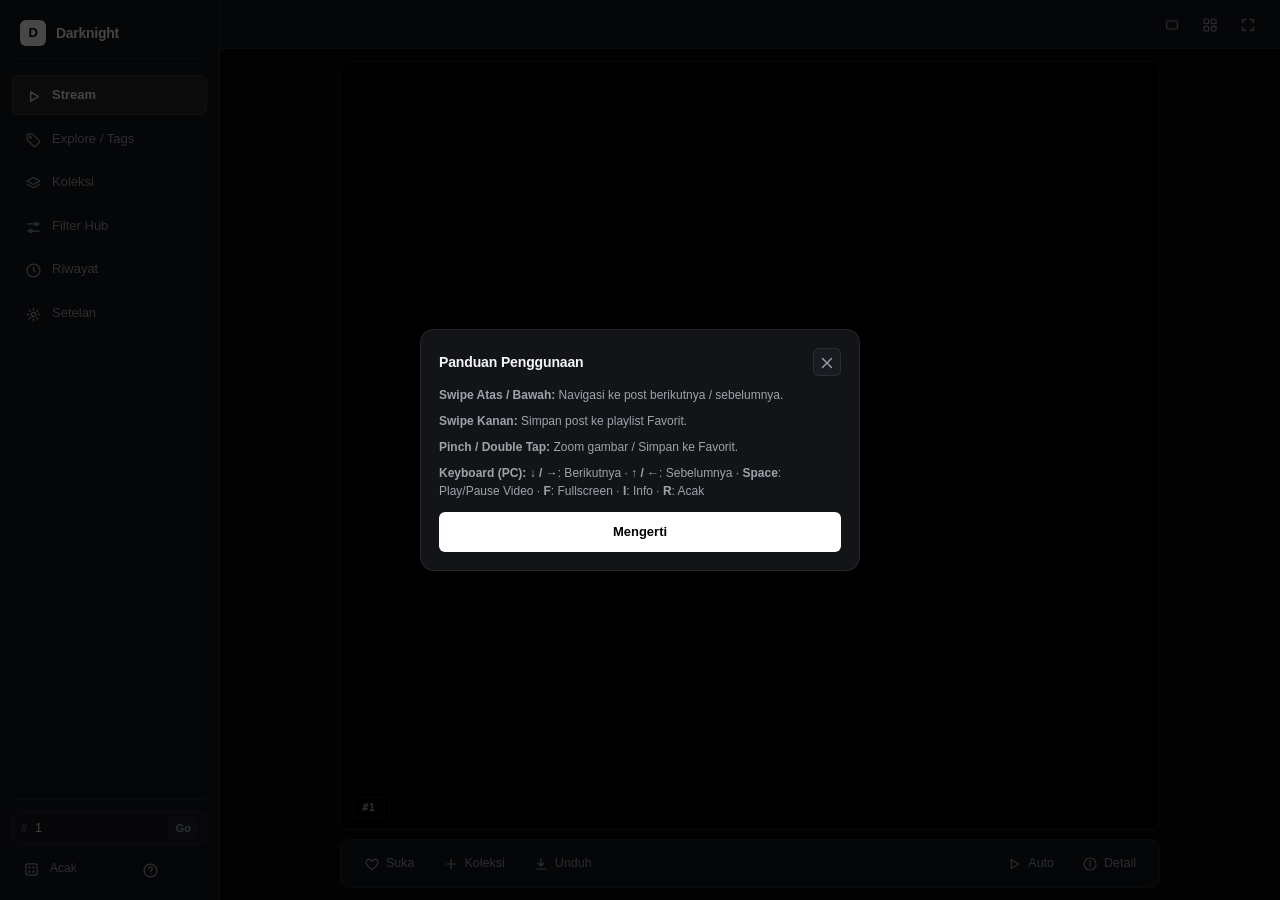
==== commit 62d3e783: "Add files via upload" ====
--- a/r34.html
+++ b/r34.html
@@ -4,7 +4,7 @@
 <head>
   <meta charset="UTF-8">
   <meta name="viewport" content="width=device-width, initial-scale=1, viewport-fit=cover, user-scalable=no">
-  <meta name="theme-color" content="#090a0f">
+  <meta name="theme-color" content="#0b0c0e">
   <link rel="manifest" href="manifest.json">
   <link rel="icon" type="image/png" sizes="192x192" href="icon-192.png">
   <link rel="apple-touch-icon" href="icon-192.png">
@@ -12,26 +12,61 @@
   <meta name="mobile-web-app-capable" content="yes">
   <meta name="apple-mobile-web-app-capable" content="yes">
   <meta name="apple-mobile-web-app-status-bar-style" content="black-translucent">
-  <meta name="apple-mobile-web-app-title" content="Post Explorer">
-  <title>Post Explorer</title>
+  <meta name="apple-mobile-web-app-title" content="Darknight">
+  <title>Darknight - Minimalist Media Explorer</title>
   <style>
+    /* ==========================================================================
+       BESPOKE MINIMALIST DESIGN SYSTEM - DARKNIGHT SOCIAL PLATFORM
+       ========================================================================== */
     :root {
-      --bg: #090a0f;
-      --surface: #12131a;
-      --surface2: #181a24;
-      --surface3: #222533;
-      --surface4: #2d3142;
-      --border: #222533;
-      --border-focus: #3b82f6;
-      --text: #f3f4f6;
-      --text-muted: #9ca3af;
-      --text-faint: #6b7280;
-      --blue: #3b82f6;
-      --blue-hover: #2563eb;
-      --red: #ef4444;
+      --bg-canvas: #0b0c0e;
+      --bg-surface: #121418;
+      --bg-subtle: #181b20;
+      --bg-elevated: #20242b;
+      --bg-hover: rgba(255, 255, 255, 0.05);
+      --bg-active: rgba(255, 255, 255, 0.09);
+
+      --border-hairline: rgba(255, 255, 255, 0.08);
+      --border-subtle: rgba(255, 255, 255, 0.14);
+      --border-strong: rgba(255, 255, 255, 0.25);
+
+      --text-primary: #f4f5f6;
+      --text-secondary: #9ea3ab;
+      --text-muted: #585e6a;
+
+      --accent-primary: #ffffff;
+      --accent-subtle: rgba(255, 255, 255, 0.06);
+      --accent-like: #f43f5e;
+      --accent-video: #38bdf8;
+      --accent-danger: #ef4444;
+
+      --font-sans: -apple-system, BlinkMacSystemFont, "SF Pro Text", "Segoe UI", Roboto, Helvetica, Arial, sans-serif;
+      --font-mono: ui-monospace, "SF Mono", "JetBrains Mono", Menlo, Consolas, monospace;
+
+      --radius-xs: 4px;
+      --radius-sm: 6px;
+      --radius-md: 10px;
+      --radius-lg: 14px;
+      --radius-pill: 9999px;
+
+      --ease: cubic-bezier(0.16, 1, 0.3, 1);
+      --transition-fast: 140ms var(--ease);
+
+      /* Legacy compatibility mappings */
+      --bg: var(--bg-canvas);
+      --surface: var(--bg-surface);
+      --surface2: var(--bg-subtle);
+      --surface3: var(--bg-elevated);
+      --surface4: #2a2f39;
+      --border: var(--border-hairline);
+      --border-focus: var(--accent-primary);
+      --text: var(--text-primary);
+      --text-faint: var(--text-muted);
+      --blue: #38bdf8;
+      --blue-hover: #0284c7;
+      --red: var(--accent-danger);
       --green: #10b981;
       --amber: #f59e0b;
-      --ease: cubic-bezier(0.16, 1, 0.3, 1);
     }
 
     * {
@@ -39,273 +74,389 @@
       -webkit-tap-highlight-color: transparent;
     }
 
-    html,
-    body {
+    html, body {
       margin: 0;
+      padding: 0;
       height: 100%;
-      background: var(--bg);
-    }
-
-    body {
-      color: var(--text);
-      font: 14px/1.45 -apple-system, BlinkMacSystemFont, "Segoe UI", Roboto, Helvetica, Arial, sans-serif;
+      background: var(--bg-canvas);
+      color: var(--text-primary);
+      font: 14px/1.5 var(--font-sans);
       -webkit-font-smoothing: antialiased;
+      -moz-osx-font-smoothing: grayscale;
       overflow: hidden;
       overscroll-behavior: none;
-    }
-
-    button,
-    input {
+      font-variant-numeric: tabular-nums;
+    }
+
+    button, input {
       font: inherit;
       color: inherit;
     }
 
     button {
       border: 0;
+      background: transparent;
       cursor: pointer;
       user-select: none;
       -webkit-user-select: none;
-      transition: opacity 0.12s var(--ease), background 0.12s var(--ease), transform 0.1s var(--ease);
+      transition: opacity var(--transition-fast), background var(--transition-fast), border-color var(--transition-fast), transform var(--transition-fast);
     }
 
     button:active {
-      transform: scale(0.96);
-    }
-
-    .app {
-      max-width: 600px;
+      transform: scale(0.97);
+    }
+
+    /* SVG ICONS */
+    .ic {
+      width: 18px;
+      height: 18px;
+      display: inline-block;
+      vertical-align: middle;
+      fill: none;
+      stroke: currentColor;
+      stroke-width: 1.8;
+      stroke-linecap: round;
+      stroke-linejoin: round;
+      flex-shrink: 0;
+    }
+
+    .ic.fill {
+      fill: currentColor;
+    }
+
+    /* APP CONTAINER & SHELL */
+    .app-container {
+      display: flex;
+      width: 100vw;
       height: 100vh;
       height: 100dvh;
-      margin: 0 auto;
+      background: var(--bg-canvas);
+      overflow: hidden;
+    }
+
+    /* DESKTOP SIDEBAR (Slim 220px) */
+    .app-sidebar {
+      width: 220px;
+      flex: 0 0 220px;
+      height: 100%;
+      background: var(--bg-surface);
+      border-right: 1px solid var(--border-hairline);
+      display: flex;
+      flex-direction: column;
+      padding: 16px 12px;
+      gap: 16px;
+      z-index: 20;
+    }
+
+    .sidebar-brand {
+      display: flex;
+      align-items: center;
+      gap: 10px;
+      padding: 4px 8px 12px;
+      border-bottom: 1px solid var(--border-hairline);
+    }
+
+    .brand-icon {
+      width: 26px;
+      height: 26px;
+      border-radius: var(--radius-sm);
+      background: var(--accent-primary);
+      color: #000;
+      display: flex;
+      align-items: center;
+      justify-content: center;
+      font-weight: 800;
+      font-size: 13px;
+      letter-spacing: -0.5px;
+    }
+
+    .brand-title {
+      font-size: 14px;
+      font-weight: 700;
+      letter-spacing: -0.02em;
+      color: var(--text-primary);
+    }
+
+    .sidebar-nav {
+      display: flex;
+      flex-direction: column;
+      gap: 4px;
+      flex: 1;
+    }
+
+    .nav-item {
+      display: flex;
+      align-items: center;
+      gap: 10px;
+      padding: 9px 12px;
+      border-radius: var(--radius-sm);
+      color: var(--text-secondary);
+      font-size: 13px;
+      font-weight: 500;
+      text-align: left;
+      border: 1px solid transparent;
+      width: 100%;
+    }
+
+    .nav-item:hover {
+      background: var(--bg-hover);
+      color: var(--text-primary);
+    }
+
+    .nav-item.active {
+      background: var(--bg-active);
+      color: var(--text-primary);
+      border-color: var(--border-hairline);
+      font-weight: 600;
+    }
+
+    .nav-item .ic {
+      width: 17px;
+      height: 17px;
+      stroke-width: 1.8;
+      color: inherit;
+    }
+
+    .sidebar-footer {
       display: flex;
       flex-direction: column;
       gap: 8px;
-      padding: calc(6px + env(safe-area-inset-top, 0px)) 10px calc(8px + env(safe-area-inset-bottom, 0px));
-    }
-
-    .top {
-      display: flex;
-      align-items: center;
-      gap: 8px;
-      min-height: 28px;
-    }
-
-    .brand {
-      flex: 0 0 auto;
-      font-size: 13.5px;
-      font-weight: 700;
-      letter-spacing: 0.5px;
-      color: #fff;
+      padding-top: 12px;
+      border-top: 1px solid var(--border-hairline);
+    }
+
+    .sidebar-quick-jumper {
       display: flex;
       align-items: center;
       gap: 6px;
+      background: var(--bg-subtle);
+      border: 1px solid var(--border-hairline);
+      border-radius: var(--radius-sm);
+      padding: 4px 8px;
+    }
+
+    .sidebar-quick-jumper input {
+      flex: 1;
+      background: transparent;
+      border: 0;
+      outline: none;
+      font-size: 12px;
+      color: var(--text-primary);
+      width: 100%;
+    }
+
+    .sidebar-quick-jumper button {
+      font-size: 11px;
+      font-weight: 600;
+      color: var(--text-secondary);
+      padding: 3px 7px;
+      border-radius: var(--radius-xs);
+      background: var(--bg-elevated);
+    }
+
+    /* MAIN VIEWPORT */
+    .app-main {
+      flex: 1;
+      height: 100%;
+      display: flex;
+      flex-direction: column;
+      min-width: 0;
+      background: var(--bg-canvas);
+      position: relative;
+    }
+
+    /* TOP CONTEXT BAR */
+    .app-topbar {
+      display: flex;
+      align-items: center;
+      justify-content: space-between;
+      padding: 8px 16px;
+      border-bottom: 1px solid var(--border-hairline);
+      background: var(--bg-surface);
+      min-height: 48px;
+      gap: 12px;
+      z-index: 10;
+    }
+
+    .topbar-left {
+      display: flex;
+      align-items: center;
+      gap: 10px;
+      min-width: 0;
+      flex: 1;
+    }
+
+    .topbar-right {
+      display: flex;
+      align-items: center;
+      gap: 6px;
+      flex: 0 0 auto;
     }
 
     .backbtn {
-      display: none;
-      flex: 0 0 auto;
-      padding: 3px 10px;
-      border-radius: 999px;
-      background: var(--surface2);
-      border: 1px solid var(--border);
-      font: 600 11px monospace;
-      color: var(--text-muted);
-    }
-
-    .backbtn.on {
-      display: block;
-    }
-
-    .backbtn:hover {
-      color: #fff;
-      border-color: var(--text-muted);
-    }
-
-    .chip {
-      margin-left: auto;
       display: none;
       align-items: center;
       gap: 6px;
-      min-width: 0;
-      flex: 0 1 auto;
-      max-width: 65%;
-      background: var(--surface2);
-      border: 1px solid var(--border);
-      color: var(--text);
-      border-radius: 999px;
-      padding: 3px 6px 3px 10px;
+      padding: 4px 10px;
+      border-radius: var(--radius-pill);
+      background: var(--bg-subtle);
+      border: 1px solid var(--border-hairline);
+      font: 600 11px var(--font-mono);
+      color: var(--text-secondary);
+    }
+
+    .backbtn.on {
+      display: inline-flex;
+    }
+
+    .backbtn:hover {
+      color: var(--text-primary);
+      border-color: var(--border-subtle);
+    }
+
+    .chip {
+      display: none;
+      align-items: center;
+      gap: 6px;
+      background: var(--bg-subtle);
+      border: 1px solid var(--border-hairline);
+      border-radius: var(--radius-pill);
+      padding: 3px 8px 3px 10px;
       font-size: 11.5px;
-      font-weight: 600;
+      max-width: 280px;
+      color: var(--text-primary);
     }
 
     .chip.on {
-      display: flex;
-    }
-
-    .chip span {
+      display: inline-flex;
+    }
+
+    .chip.pl {
+      border-color: rgba(56, 189, 248, 0.35);
+    }
+
+    .ck-txt {
       overflow: hidden;
       text-overflow: ellipsis;
       white-space: nowrap;
-      min-width: 0;
-    }
-
-    .chip button {
-      background: rgba(255, 255, 255, 0.12);
-      width: 18px;
-      height: 18px;
-      border-radius: 50%;
-      font-size: 11px;
-      padding: 0;
-      color: #fff;
-      flex: 0 0 auto;
-    }
-
-    .helpbtn {
-      margin-left: auto;
-      padding: 3px 9px;
-      border-radius: 999px;
-      background: var(--surface2);
-      border: 1px solid var(--border);
-      font-size: 11px;
-      font-weight: 600;
+    }
+
+    .ck-x {
+      padding: 2px;
       color: var(--text-muted);
     }
 
-    .helpbtn:hover {
-      color: #fff;
-      border-color: var(--text-muted);
-    }
-
-    .chip.on+.helpbtn {
-      margin-left: 0;
-    }
-
-    .idrow {
-      display: flex;
-      gap: 6px;
-      align-items: center;
-    }
-
-    .idbox {
-      flex: 1;
-      min-width: 0;
-      height: 42px;
+    .ck-x:hover {
+      color: var(--text-primary);
+    }
+
+    .idbox-top {
       display: flex;
       align-items: center;
-      background: var(--surface);
-      border: 1px solid var(--border);
-      border-radius: 10px;
-      padding: 0 6px 0 10px;
-      transition: border-color 0.15s;
-    }
-
-    .idbox:focus-within {
-      border-color: var(--border-focus);
-    }
-
-    .idprefix {
-      font-size: 15px;
+      gap: 6px;
+      background: var(--bg-subtle);
+      border: 1px solid var(--border-hairline);
+      border-radius: var(--radius-sm);
+      padding: 3px 8px;
+      max-width: 210px;
+    }
+
+    .idbox-top .idprefix {
+      font-size: 11px;
       font-weight: 700;
-      color: var(--text-faint);
-      margin-right: 4px;
-      user-select: none;
-    }
-
-    .idrow input {
+      color: var(--text-muted);
+    }
+
+    .idbox-top input {
       flex: 1;
-      min-width: 0;
-      height: 100%;
-      text-align: center;
-      font-size: 15px;
-      font-weight: 700;
-      letter-spacing: 0.5px;
+      width: 70px;
       background: transparent;
       border: 0;
       outline: none;
-      color: #fff;
-    }
-
-    .idrow input::placeholder {
-      color: var(--text-faint);
-      font-weight: 400;
-      font-size: 12.5px;
-    }
-
-    input[type=number] {
-      -moz-appearance: textfield;
-    }
-
-    input::-webkit-outer-spin-button,
-    input::-webkit-inner-spin-button {
-      -webkit-appearance: none;
-      margin: 0;
-    }
-
-    .idgo {
-      padding: 5px 10px;
-      border-radius: 6px;
-      background: var(--surface2);
-      border: 1px solid var(--border);
-      color: var(--text-muted);
+      font-size: 12px;
+      color: var(--text-primary);
+    }
+
+    .idbox-top .idgo, .idbox-top .rnd-btn {
+      padding: 2px 7px;
+      border-radius: var(--radius-xs);
+      background: var(--bg-elevated);
       font-size: 11px;
       font-weight: 600;
-    }
-
-    .idgo:hover {
-      background: var(--blue);
-      color: #fff;
-      border-color: var(--blue);
-    }
-
-    .ib {
-      width: 42px;
-      height: 42px;
-      border-radius: 10px;
-      background: var(--surface);
-      border: 1px solid var(--border);
-      font-size: 18px;
-      color: var(--text-muted);
-      flex: 0 0 auto;
+      color: var(--text-secondary);
+    }
+
+    .idbox-top .rnd-btn {
+      padding: 3px 5px;
       display: flex;
       align-items: center;
       justify-content: center;
     }
 
-    .ib:hover {
-      background: var(--surface2);
-      color: #fff;
-      border-color: var(--border);
-    }
-
-    .ib.rnd {
-      font-size: 16px;
-    }
-
-    .stage {
-      flex: 1 1 auto;
-      min-height: 0;
-      position: relative;
-      overflow: hidden;
-      border-radius: 14px;
-      background: #000;
-      border: 1px solid var(--border);
-      touch-action: none;
-      user-select: none;
-      -webkit-user-select: none;
-    }
-
-    .swipe-layer {
-      position: absolute;
-      inset: 0;
+    .idbox-top .rnd-btn .ic {
+      width: 13px;
+      height: 13px;
+    }
+
+    .icon-tool-btn {
+      width: 32px;
+      height: 32px;
+      border-radius: var(--radius-sm);
+      background: transparent;
+      border: 1px solid transparent;
+      color: var(--text-secondary);
       display: flex;
       align-items: center;
       justify-content: center;
-      will-change: transform, opacity;
-      transition: transform 0.2s var(--ease), opacity 0.2s var(--ease);
-    }
-
-    .swipe-layer.dragging {
-      transition: none;
+      padding: 0;
+    }
+
+    .icon-tool-btn:hover {
+      background: var(--bg-hover);
+      color: var(--text-primary);
+      border-color: var(--border-hairline);
+    }
+
+    .icon-tool-btn .ic {
+      width: 16px;
+      height: 16px;
+    }
+
+    /* STAGE & MEDIA VIEWPORT */
+    .stage-wrapper {
+      flex: 1;
+      display: flex;
+      flex-direction: column;
+      align-items: center;
+      justify-content: center;
+      position: relative;
+      overflow: hidden;
+      padding: 12px 16px;
+      background: #08090a;
+      min-height: 0;
+    }
+
+    .stage {
+      width: 100%;
+      height: 100%;
+      max-width: 820px;
+      position: relative;
+      display: flex;
+      align-items: center;
+      justify-content: center;
+      border-radius: var(--radius-md);
+      overflow: hidden;
+      background: #000;
+      border: 1px solid var(--border-hairline);
+      user-select: none;
+    }
+
+    .swipe-layer {
+      width: 100%;
+      height: 100%;
+      display: flex;
+      align-items: center;
+      justify-content: center;
     }
 
     .zoom-layer {
@@ -314,1487 +465,562 @@
       display: flex;
       align-items: center;
       justify-content: center;
-      transform-origin: center;
-      will-change: transform;
-      transition: transform 0.2s var(--ease);
-    }
-
-    .zoom-layer.dragging {
-      transition: none;
+      touch-action: none;
+      transform-origin: center center;
     }
 
     .zoom-layer img,
     .zoom-layer video {
-      width: 100%;
-      height: 100%;
+      max-width: 100%;
+      max-height: 100%;
       object-fit: contain;
       display: block;
-      background: transparent;
-    }
-
-    .fit-cover .zoom-layer img,
-    .fit-cover .zoom-layer video {
-      object-fit: cover;
     }
 
     .zoom-layer img.ph {
-      filter: blur(2px);
-      opacity: 0.85;
+      filter: blur(8px);
+      transform: scale(1.02);
+      transition: opacity 0.2s var(--ease);
     }
 
     #status {
       color: var(--text-muted);
-      padding: 24px;
-      text-align: center;
-      font-size: 13.5px;
+      font-size: 13px;
       font-weight: 500;
     }
 
-    .spin {
-      position: absolute;
-      left: 50%;
-      top: 40px;
-      width: 22px;
-      height: 22px;
-      margin-left: -11px;
-      border-radius: 50%;
-      border: 2px solid rgba(255, 255, 255, 0.15);
-      border-top-color: var(--blue);
-      opacity: 0;
-      pointer-events: none;
-      z-index: 6;
-      animation: rot 0.65s linear infinite;
-      transition: opacity 0.15s;
-    }
-
-    .spin.show {
-      opacity: 1;
-    }
-
-    @keyframes rot {
-      to {
-        transform: rotate(360deg);
-      }
-    }
-
-    .glass-controls {
-      position: absolute;
-      top: 8px;
-      right: 8px;
-      display: flex;
-      gap: 5px;
-      z-index: 6;
-    }
-
-    .sbtn {
-      width: 34px;
-      height: 34px;
-      border-radius: 8px;
-      font-size: 14px;
-      color: #fff;
-      padding: 0;
+    /* REFINED SOCIAL ACTION BAR */
+    .post-actionbar {
+      width: 100%;
+      max-width: 820px;
       display: flex;
       align-items: center;
-      justify-content: center;
-      background: rgba(18, 19, 26, 0.75);
-      border: 1px solid rgba(255, 255, 255, 0.12);
-      backdrop-filter: blur(8px);
-      -webkit-backdrop-filter: blur(8px);
-    }
-
-    .sbtn:hover {
-      background: rgba(34, 37, 51, 0.95);
-    }
-
-    .zoom-badge {
-      position: absolute;
-      top: 10px;
-      left: 10px;
-      border-radius: 6px;
-      padding: 3px 8px;
-      font: 700 11px monospace;
-      color: #fff;
-      opacity: 0;
-      pointer-events: none;
-      transition: opacity 0.2s;
-      background: rgba(18, 19, 26, 0.75);
-      border: 1px solid rgba(255, 255, 255, 0.12);
-      backdrop-filter: blur(8px);
-      z-index: 6;
-    }
-
-    .zoom-badge.visible {
-      opacity: 1;
-    }
-
-    .idtag-box {
-      position: absolute;
-      left: 8px;
-      bottom: 8px;
-      display: flex;
-      align-items: center;
-      gap: 5px;
-      border-radius: 7px;
-      padding: 3px 8px;
-      font: 700 11px monospace;
-      color: var(--text-muted);
-      pointer-events: none;
-      z-index: 6;
-      background: rgba(18, 19, 26, 0.75);
-      border: 1px solid rgba(255, 255, 255, 0.1);
-      backdrop-filter: blur(8px);
-    }
-
-    .stage.isvid .idtag-box {
-      display: none;
-    }
-
-    .idfmt {
-      font-size: 9.5px;
-      color: var(--blue);
-      background: rgba(59, 130, 246, 0.15);
-      padding: 1px 4px;
-      border-radius: 4px;
-    }
-
-    .hint {
-      position: absolute;
-      top: 50%;
-      transform: translateY(-50%);
-      border-radius: 999px;
+      justify-content: space-between;
+      padding: 8px 12px;
+      background: var(--bg-surface);
+      border: 1px solid var(--border-hairline);
+      border-radius: var(--radius-md);
+      margin-top: 8px;
+      gap: 12px;
+      flex-shrink: 0;
+    }
+
+    .post-actionbar-left, .post-actionbar-right {
       display: flex;
       align-items: center;
       gap: 6px;
-      padding: 7px 14px;
-      opacity: 0;
-      pointer-events: none;
-      z-index: 5;
-      background: rgba(18, 19, 26, 0.85);
-      border: 1px solid var(--border);
-      backdrop-filter: blur(8px);
-      transition: opacity 0.12s, transform 0.12s;
-    }
-
-    .hint .h-ico {
-      font-size: 16px;
-    }
-
-    .hint .h-txt {
-      font-size: 11.5px;
-      font-weight: 600;
-      color: #fff;
-    }
-
-    .hint.l {
+    }
+
+    .action-btn {
+      display: inline-flex;
+      align-items: center;
+      gap: 6px;
+      padding: 6px 11px;
+      border-radius: var(--radius-sm);
+      background: transparent;
+      color: var(--text-secondary);
+      font-size: 12.5px;
+      font-weight: 500;
+    }
+
+    .action-btn:hover {
+      background: var(--bg-hover);
+      color: var(--text-primary);
+    }
+
+    .action-btn.active, .action-btn.liked {
+      color: var(--accent-like);
+    }
+
+    .action-btn.active .ic, .action-btn.liked .ic {
+      fill: var(--accent-like);
+    }
+
+    .action-btn .ic {
+      width: 16px;
+      height: 16px;
+    }
+
+    .idtag-box {
+      position: absolute;
+      bottom: 12px;
       left: 12px;
-    }
-
-    .hint.r {
-      right: 12px;
-    }
-
-    .hint.visible {
-      opacity: 1;
-    }
-
-    .hint.r.armed {
-      background: rgba(16, 185, 129, 0.95);
-      transform: translateY(-50%) scale(1.05);
-    }
-
-    .hint.l.armed {
-      background: rgba(239, 68, 68, 0.95);
-      transform: translateY(-50%) scale(1.05);
-    }
-
-    .hintv {
-      position: absolute;
-      left: 50%;
-      transform: translateX(-50%);
-      border-radius: 999px;
+      background: rgba(0, 0, 0, 0.7);
+      border: 1px solid var(--border-hairline);
+      border-radius: var(--radius-xs);
+      padding: 3px 8px;
+      font: 600 11px var(--font-mono);
+      color: var(--text-secondary);
       display: flex;
       align-items: center;
       gap: 6px;
-      padding: 7px 16px;
-      opacity: 0;
+      z-index: 10;
       pointer-events: none;
-      z-index: 5;
-      background: rgba(18, 19, 26, 0.85);
-      border: 1px solid var(--border);
-      backdrop-filter: blur(8px);
-      transition: opacity 0.12s, transform 0.12s;
-    }
-
-    .hintv .h-ico {
-      font-size: 16px;
-    }
-
-    .hintv .h-txt {
-      font-size: 11.5px;
-      font-weight: 600;
-      color: #fff;
-    }
-
-    .hintv.d {
-      bottom: 20px;
-    }
-
-    .hintv.u {
-      top: 20px;
-    }
-
-    .hintv.visible {
-      opacity: 1;
-    }
-
-    .hintv.armed {
-      background: rgba(59, 130, 246, 0.95);
-      transform: translateX(-50%) scale(1.05);
-    }
-
-    .autobar {
-      position: absolute;
-      top: 0;
+    }
+
+    .idtag-box .idfmt {
+      font-size: 9.5px;
+      color: var(--accent-video);
+      text-transform: uppercase;
+    }
+
+    /* MOBILE BOTTOM NAV */
+    .app-bottomnav {
+      display: none;
+      position: fixed;
+      bottom: 0;
       left: 0;
       right: 0;
-      height: 3px;
-      background: rgba(255, 255, 255, 0.08);
-      z-index: 6;
-      display: none;
-      pointer-events: none;
-    }
-
-    .autobar.on {
-      display: block;
-    }
-
-    .autobar .fill {
-      position: absolute;
-      top: 0;
-      bottom: 0;
-      left: 0;
-      width: 0;
-      background: var(--blue);
-    }
-
-    .autobar .lbl {
-      position: absolute;
-      top: 8px;
-      left: 50%;
-      transform: translateX(-50%);
-      padding: 2px 8px;
-      border-radius: 6px;
-      background: rgba(18, 19, 26, 0.85);
-      border: 1px solid var(--border);
-      font: 700 10.5px monospace;
-      color: #fff;
-      white-space: nowrap;
-    }
-
-    body.fs .top,
-    body.fs .idrow,
-    body.fs .dock {
-      display: none;
-    }
-
-    body.fs .app {
-      padding: 0;
-      gap: 0;
-    }
-
-    body.fs .stage {
-      border-radius: 0;
-      border: 0;
-    }
-
-    .dock {
-      display: grid;
-      grid-template-columns: repeat(6, 1fr);
-      gap: 4px;
-      padding: 3px 0;
-      border-radius: 12px;
-      background: var(--surface);
-      border: 1px solid var(--border);
-    }
-
-    .dk {
-      height: 48px;
-      border-radius: 8px;
-      background: transparent;
+      height: calc(52px + env(safe-area-inset-bottom, 0px));
+      padding-bottom: env(safe-area-inset-bottom, 0px);
+      background: var(--bg-surface);
+      border-top: 1px solid var(--border-hairline);
+      z-index: 30;
+      align-items: center;
+      justify-content: space-around;
+    }
+
+    .bottomnav-item {
+      flex: 1;
       display: flex;
       flex-direction: column;
       align-items: center;
       justify-content: center;
-      gap: 2px;
-      padding: 0;
+      gap: 3px;
       color: var(--text-muted);
-    }
-
-    .dk b {
-      font-size: 17px;
-      line-height: 1;
-      font-weight: 400;
-    }
-
-    .dk small {
-      font-size: 9.5px;
+      font-size: 10px;
+      font-weight: 500;
+      padding: 6px 0;
+    }
+
+    .bottomnav-item .ic {
+      width: 18px;
+      height: 18px;
+    }
+
+    .bottomnav-item.active {
+      color: var(--text-primary);
+    }
+
+    /* SPINNER, HINTS & PROGRESS */
+    .spin {
+      position: absolute;
+      top: 14px;
+      left: 14px;
+      width: 18px;
+      height: 18px;
+      border: 2px solid var(--border-hairline);
+      border-top-color: var(--text-primary);
+      border-radius: 50%;
+      animation: spin 0.65s linear infinite;
+      opacity: 0;
+      pointer-events: none;
+      transition: opacity 0.15s var(--ease);
+      z-index: 10;
+    }
+
+    .spin.show { opacity: 1; }
+    @keyframes spin { to { transform: rotate(360deg); } }
+
+    .autobar {
+      position: absolute;
+      bottom: 0;
+      left: 0;
+      right: 0;
+      height: 2px;
+      background: rgba(255, 255, 255, 0.08);
+      z-index: 10;
+    }
+
+    .autobar .fill {
+      height: 100%;
+      background: var(--text-primary);
+      width: 0%;
+      transition: width 0.1s linear;
+    }
+
+    .autobar .lbl { display: none; }
+
+    .zoom-badge {
+      position: absolute;
+      top: 12px;
+      right: 12px;
+      padding: 2px 6px;
+      border-radius: var(--radius-xs);
+      background: rgba(0, 0, 0, 0.7);
+      border: 1px solid var(--border-hairline);
+      font: 600 10px var(--font-mono);
+      color: var(--text-secondary);
+      opacity: 0;
+      pointer-events: none;
+      transition: opacity 0.15s var(--ease);
+      z-index: 10;
+    }
+
+    .zoom-badge.show { opacity: 1; }
+
+    .hint, .hintv {
+      position: absolute;
+      display: flex;
+      align-items: center;
+      gap: 6px;
+      padding: 6px 12px;
+      border-radius: var(--radius-pill);
+      background: rgba(18, 20, 24, 0.88);
+      border: 1px solid var(--border-hairline);
+      color: var(--text-primary);
+      font-size: 11px;
       font-weight: 600;
-      letter-spacing: 0.2px;
-      text-transform: uppercase;
-    }
-
-    .dk:hover {
-      background: var(--surface2);
-      color: #fff;
-    }
-
-    .dk.on {
-      background: var(--surface3);
-      color: #fff;
-    }
-
-    .dk.on small {
-      color: #fff;
-    }
-
-    .dk.fav.on {
-      color: #f87171;
-    }
-
-    .dk.fav.on small {
-      color: #f87171;
-    }
-
-    .dk.auto.on {
-      color: #34d399;
-    }
-
-    .dk.auto.on small {
-      color: #34d399;
-    }
-
-    .backdrop {
+      opacity: 0;
+      pointer-events: none;
+      transition: opacity 0.12s var(--ease);
+      z-index: 15;
+    }
+
+    .hint.l { left: 16px; }
+    .hint.r { right: 16px; }
+    .hintv.u { top: 16px; }
+    .hintv.d { bottom: 16px; }
+
+    /* MODALS, SHEETS & DRAWERS */
+    .backdrop, .modal, .filter-hub-backdrop {
       position: fixed;
       inset: 0;
-      background: rgba(0, 0, 0, 0.65);
-      z-index: 39;
-      opacity: 0;
-      pointer-events: none;
-      transition: opacity 0.2s var(--ease);
-    }
-
-    .backdrop.open {
-      opacity: 1;
-      pointer-events: auto;
-    }
-
-    .sheet {
-      position: fixed;
-      left: 0;
-      right: 0;
-      bottom: 0;
-      max-width: 600px;
-      margin: 0 auto;
-      max-height: 85vh;
-      max-height: 85dvh;
-      z-index: 40;
-      background: var(--surface);
-      border-top: 1px solid var(--border);
-      border-radius: 18px 18px 0 0;
-      padding: 10px 14px calc(14px + env(safe-area-inset-bottom, 0px));
-      display: flex;
-      flex-direction: column;
-      transform: translateY(105%);
-      transition: transform 0.25s var(--ease);
-      box-shadow: 0 -8px 30px rgba(0, 0, 0, 0.5);
-      visibility: hidden;
-    }
-
-    .sheet.open {
-      transform: none;
-      visibility: visible;
-    }
-
-    .grab {
-      width: 36px;
-      height: 4px;
-      border-radius: 2px;
-      background: var(--border);
-      margin: 0 auto 10px;
-      flex: 0 0 auto;
-    }
-
-    .shead {
-      display: flex;
-      gap: 8px;
-      align-items: center;
-      margin-bottom: 12px;
-      flex: 0 0 auto;
-    }
-
-    .hb {
-      width: 34px;
-      height: 34px;
-      border-radius: 8px;
-      background: var(--surface2);
-      border: 1px solid var(--border);
-      color: var(--text-muted);
-      padding: 0;
-      font-size: 14px;
-      flex: 0 0 auto;
-      display: flex;
-      align-items: center;
-      justify-content: center;
-    }
-
-    .hb:disabled {
-      opacity: 0.25;
-    }
-
-    .hb:hover {
-      color: #fff;
-      background: var(--surface3);
-    }
-
-    .tabs {
-      flex: 1;
-      display: flex;
-      background: var(--surface2);
-      border-radius: 9px;
-      padding: 2px;
-      gap: 2px;
-      border: 1px solid var(--border);
-    }
-
-    .tabs button {
-      flex: 1;
-      background: transparent;
-      color: var(--text-muted);
-      font-size: 11.5px;
-      font-weight: 600;
-      padding: 7px 4px;
-      border-radius: 7px;
-    }
-
-    .tabs button.on {
-      background: var(--surface4);
-      color: #fff;
-    }
-
-    .sbody {
-      overflow-y: auto;
-      min-height: 80px;
-      padding-bottom: 6px;
-      -webkit-overflow-scrolling: touch;
-    }
-
-    .sbody::-webkit-scrollbar {
-      width: 5px;
-    }
-
-    .sbody::-webkit-scrollbar-thumb {
-      background: var(--border);
-      border-radius: 3px;
-    }
-
-    .arow {
-      display: flex;
-      gap: 6px;
-      margin-bottom: 8px;
-      flex-wrap: wrap;
-    }
-
-    .pill {
-      flex: 1;
-      min-width: 76px;
-      padding: 8px 10px;
-      border-radius: 8px;
-      background: var(--surface2);
-      border: 1px solid var(--border);
-      font-size: 11.5px;
-      font-weight: 600;
-      color: var(--text-muted);
-      white-space: nowrap;
-      display: flex;
-      align-items: center;
-      justify-content: center;
-      gap: 5px;
-    }
-
-    .pill:hover {
-      color: #fff;
-      background: var(--surface3);
-    }
-
-    .pill.pri {
-      background: var(--blue);
-      color: #fff;
-      border-color: var(--blue);
-    }
-
-    .pill.pri:hover {
-      background: var(--blue-hover);
-    }
-
-    .pill.dng {
-      color: #f87171;
-      border-color: rgba(239, 68, 68, 0.3);
-    }
-
-    .selinfo {
-      font-size: 12px;
-      font-weight: 600;
-      color: var(--amber);
-      margin: 2px 2px 8px;
-    }
-
-    .seg {
-      display: flex;
-      flex-wrap: wrap;
-      background: var(--surface2);
-      border-radius: 8px;
-      padding: 2px;
-      gap: 2px;
-      flex: 1;
-      border: 1px solid var(--border);
-    }
-
-    .seg button {
-      flex: 1;
-      background: transparent;
-      color: var(--text-muted);
-      padding: 6px 8px;
-      border-radius: 6px;
-      font-size: 11px;
-      font-weight: 600;
-      white-space: nowrap;
-    }
-
-    .seg button.on {
-      background: var(--surface4);
-      color: #fff;
-    }
-
-
-    .tag-mode-seg {
-      display: grid;
-      grid-template-columns: 1fr 1fr;
-      gap: 6px;
-      margin-bottom: 8px;
-    }
-
-    .tag-mode-btn {
-      height: 36px;
-      border-radius: 9px;
-      background: var(--surface2);
-      border: 1px solid var(--border);
-      color: var(--text-muted);
-      font-size: 11.5px;
-      font-weight: 600;
-      display: inline-flex;
-      align-items: center;
-      justify-content: center;
-      gap: 6px;
-      cursor: pointer;
-      transition: all 0.15s;
-    }
-
-    .tag-mode-btn.on {
-      background: var(--surface4);
-      color: #fff;
-      border-color: var(--text-muted);
-    }
-
-    .tag-mode-btn.want.on {
-      background: rgba(59, 130, 246, 0.18);
-      color: #93c5fd;
-      border-color: var(--blue);
-    }
-
-    .tag-mode-btn.block.on {
-      background: rgba(239, 68, 68, 0.18);
-      color: #fca5a5;
-      border-color: var(--red);
-    }
-
-    .tag-mode-btn .ic {
-      width: 14px;
-      height: 14px;
-    }
-
-    .tag-cat-bar {
-      display: grid;
-      grid-template-columns: repeat(5, 1fr);
-      gap: 4px;
-      margin-bottom: 8px;
-    }
-
-    .tag-cat-btn {
-      height: 28px;
-      border-radius: 7px;
-      background: var(--surface2);
-      border: 1px solid var(--border);
-      font-size: 10px;
-      font-weight: 600;
-      color: var(--text-muted);
-      display: inline-flex;
-      align-items: center;
-      justify-content: center;
-      cursor: pointer;
-      padding: 0;
-      white-space: nowrap;
-      transition: all 0.15s;
-    }
-
-    .tag-cat-btn.on {
-      background: rgba(59, 130, 246, 0.2);
-      color: #93c5fd;
-      border-color: rgba(59, 130, 246, 0.45);
-    }
-
-    .tag-cat-btn.artist.on {
-      background: rgba(196, 181, 253, .2);
-      color: #c4b5fd;
-      border-color: #a78bfa;
-    }
-
-    .tag-cat-btn.char.on {
-      background: rgba(110, 231, 183, .2);
-      color: #6ee7b7;
-      border-color: #34d399;
-    }
-
-    .tag-cat-btn.copy.on {
-      background: rgba(253, 230, 138, .2);
-      color: #fde68a;
-      border-color: #fbbf24;
-    }
-
-    .tag-alpha-pad {
-      display: grid;
-      grid-template-columns: repeat(7, 1fr);
-      gap: 4px;
-      margin-bottom: 10px;
-      background: var(--surface2);
-      border: 1px solid var(--border);
-      border-radius: 12px;
-      padding: 8px;
-      box-shadow: inset 0 1px 2px rgba(0, 0, 0, 0.25);
-    }
-
-    .tag-alpha-btn {
-      height: 32px;
-      border-radius: 7px;
-      background: var(--surface3);
-      border: 1px solid var(--border);
-      color: var(--text-muted);
-      font-size: 11.5px;
-      font-weight: 700;
-      display: inline-flex;
-      align-items: center;
-      justify-content: center;
-      cursor: pointer;
-      padding: 0;
-      transition: all 0.12s;
-    }
-
-    .tag-alpha-btn:hover {
-      background: var(--surface4);
-      color: #fff;
-      border-color: var(--text-muted);
-    }
-
-    .tag-alpha-btn.on {
-      background: var(--blue);
-      color: #fff;
-      border-color: var(--blue);
-      box-shadow: 0 0 0 1px var(--blue);
-      font-weight: 800;
-    }
-
-    .tag-alpha-btn .ic {
-      width: 13px;
-      height: 13px;
-    }
-
-    .tagsearchbox {
-      display: flex;
-      gap: 8px;
-      align-items: center;
-      margin-bottom: 8px;
-      background: var(--surface2);
-      border: 1px solid var(--border);
-      border-radius: 9px;
-      padding: 0 10px;
-    }
-
-    .tagsearchbox span.search-ico {
-      font-size: 13px;
-      color: var(--text-faint);
-      user-select: none;
-    }
-
-    .tagsearchbox input {
-      flex: 1;
-      padding: 9px 0;
-      background: transparent;
-      border: 0;
-      outline: none;
-      font-size: 13px;
-      color: #fff;
-    }
-
-    .tagsearchbox input::placeholder {
-      color: var(--text-faint);
-    }
-
-    .tagsearchbox .clear-btn {
-      background: rgba(255, 255, 255, 0.1);
-      border-radius: 50%;
-      width: 18px;
-      height: 18px;
-      display: flex;
-      align-items: center;
-      justify-content: center;
-      font-size: 10px;
-      color: var(--text-muted);
-    }
-
-    .grid {
-      display: grid;
-      grid-template-columns: repeat(auto-fill, minmax(100px, 1fr));
-      gap: 6px;
-    }
-
-    .empty {
-      grid-column: 1 / -1;
-      text-align: center;
-      color: var(--text-faint);
-      font-style: italic;
-      padding: 24px 10px;
-      font-size: 13px;
-    }
-
-    .more {
-      grid-column: 1 / -1;
-    }
-
-    .thumb {
-      position: relative;
-      aspect-ratio: 1;
-      border-radius: 8px;
-      overflow: hidden;
-      background: #14161f;
-      border: 1px solid var(--border);
-      cursor: pointer;
-      display: flex;
-      align-items: center;
-      justify-content: center;
-    }
-
-    .thumb:hover {
-      border-color: var(--text-muted);
-    }
-
-    .thumb img {
-      width: 100%;
-      height: 100%;
-      object-fit: cover;
-      display: block;
-    }
-
-    .thumb.nothumb::before {
-      content: "NO IMG";
-      font: 700 9px monospace;
-      opacity: 0.4;
-    }
-
-    .thumb.act {
-      border-color: var(--blue);
-      box-shadow: 0 0 0 1.5px var(--blue);
-    }
-
-    .thumb.sel {
-      border-color: var(--blue);
-      box-shadow: 0 0 0 1.5px var(--blue);
-    }
-
-    .thumb.sel img {
-      opacity: 0.6;
-    }
-
-    .thumb.sel::after {
-      content: "✓";
-      position: absolute;
-      top: 4px;
-      left: 4px;
-      width: 20px;
-      height: 20px;
-      border-radius: 50%;
-      background: var(--blue);
-      display: flex;
-      align-items: center;
-      justify-content: center;
-      font-size: 12px;
-      font-weight: 700;
-      color: #fff;
-    }
-
-    .thumb .tid {
-      position: absolute;
-      left: 0;
-      right: 0;
-      bottom: 0;
-      padding: 10px 4px 2px;
-      text-align: center;
-      font: 700 9.5px monospace;
-      color: #fff;
-      background: linear-gradient(transparent, rgba(0, 0, 0, 0.85));
-    }
-
-    .thumb .x {
-      position: absolute;
-      top: 4px;
-      right: 4px;
-      width: 20px;
-      height: 20px;
-      border-radius: 50%;
-      background: rgba(239, 68, 68, 0.9);
-      color: #fff;
-      font-size: 12px;
-      padding: 0;
-      display: flex;
-      align-items: center;
-      justify-content: center;
-    }
-
-    .vid-badge {
-      position: absolute;
-      bottom: 4px;
-      right: 4px;
-      padding: 1px 5px;
-      border-radius: 4px;
-      background: rgba(0, 0, 0, 0.8);
-      font: 700 9px monospace;
-      color: #fff;
-      z-index: 2;
-      pointer-events: none;
-    }
-
-    .card {
-      position: relative;
-      aspect-ratio: 1;
-      border-radius: 10px;
-      overflow: hidden;
-      background: var(--surface2);
-      border: 1px solid var(--border);
-      cursor: pointer;
-      display: flex;
-      flex-direction: column;
-    }
-
-    .card:hover {
-      border-color: var(--text-muted);
-    }
-
-    .card .cv {
-      flex: 1;
-      position: relative;
-      display: flex;
-      align-items: center;
-      justify-content: center;
-      font-size: 26px;
-      background: #14161f;
-      overflow: hidden;
-    }
-
-    .card .cv img {
-      width: 100%;
-      height: 100%;
-      object-fit: cover;
-      display: block;
-    }
-
-    .card .ci {
-      padding: 6px 8px;
-      background: var(--surface);
-      border-top: 1px solid var(--border);
-    }
-
-    .card .cn {
-      font-size: 12px;
-      font-weight: 700;
-      white-space: nowrap;
-      overflow: hidden;
-      text-overflow: ellipsis;
-      color: #fff;
-    }
-
-    .card .cm {
-      font-size: 10px;
-      color: var(--text-faint);
-    }
-
-    .card .play,
-    .card .menu {
-      position: absolute;
-      top: 5px;
-      width: 26px;
-      height: 26px;
-      border-radius: 50%;
-      padding: 0;
-      display: flex;
-      align-items: center;
-      justify-content: center;
-      font-size: 11px;
-      z-index: 2;
-    }
-
-    .card .play {
-      right: 5px;
-      background: rgba(16, 185, 129, 0.95);
-      color: #fff;
-    }
-
-    .card .menu {
-      left: 5px;
-      background: rgba(18, 19, 26, 0.85);
-      border: 1px solid var(--border);
-      color: var(--text-muted);
-    }
-
-    .card .acts {
-      position: absolute;
-      inset: 0;
-      background: rgba(18, 19, 26, 0.94);
-      display: none;
-      flex-direction: column;
-      align-items: center;
-      justify-content: center;
-      gap: 5px;
-      z-index: 3;
-    }
-
-    .card .acts.show {
-      display: flex;
-    }
-
-    .card .acts button {
-      width: 82%;
-      padding: 7px;
-      font-size: 11px;
-      font-weight: 600;
-      border-radius: 6px;
-      background: var(--surface3);
-      color: #fff;
-      display: flex;
-      align-items: center;
-      justify-content: center;
-      gap: 6px;
-    }
-
-    .card .acts .d {
-      background: var(--red);
-      color: #fff;
-    }
-
-    .setrow {
-      display: flex;
-      align-items: center;
-      justify-content: space-between;
-      gap: 10px;
-      padding: 10px 2px;
-      border-bottom: 1px solid var(--border);
-    }
-
-    .setrow>div:first-child {
-      min-width: 0;
-      flex: 1;
-    }
-
-    .setrow label {
-      font-size: 13px;
-      font-weight: 600;
-      color: #fff;
-    }
-
-    .setrow small {
-      display: block;
-      color: var(--text-faint);
-      font-size: 11px;
-      margin-top: 1px;
-    }
-
-    .modal {
-      position: fixed;
-      inset: 0;
-      background: rgba(0, 0, 0, 0.7);
+      background: rgba(0, 0, 0, 0.72);
       display: flex;
       align-items: center;
       justify-content: center;
       padding: 16px;
       opacity: 0;
       pointer-events: none;
-      transition: opacity 0.15s var(--ease);
+      transition: opacity var(--transition-fast);
       z-index: 50;
     }
 
-    .modal.open {
+    .backdrop.open, .modal.open, .filter-hub-backdrop.open {
       opacity: 1;
       pointer-events: auto;
     }
 
-    #dlgBackdrop {
-      z-index: 60;
-    }
-
-    .box {
-      background: var(--surface);
-      border: 1px solid var(--border);
-      border-radius: 14px;
-      padding: 16px 14px 12px;
-      width: 100%;
-      max-width: 360px;
-      max-height: 80vh;
+    .sheet {
+      position: fixed;
+      left: 0;
+      right: 0;
+      bottom: 0;
+      max-width: 580px;
+      margin: 0 auto;
+      max-height: 85vh;
+      max-height: 85dvh;
+      z-index: 55;
+      background: var(--bg-surface);
+      border: 1px solid var(--border-hairline);
+      border-bottom: 0;
+      border-radius: var(--radius-lg) var(--radius-lg) 0 0;
+      padding: 12px 16px calc(16px + env(safe-area-inset-bottom, 0px));
       display: flex;
       flex-direction: column;
-      box-shadow: 0 16px 40px rgba(0, 0, 0, 0.6);
-    }
-
-    .box h4 {
-      margin: 0 0 10px;
-      text-align: center;
-      font-size: 13.5px;
-      font-weight: 700;
-      color: #fff;
-    }
-
-    .plist {
-      overflow-y: auto;
+      transform: translateY(105%);
+      transition: transform 0.22s var(--ease);
+      visibility: hidden;
+    }
+
+    .sheet.open {
+      transform: translateY(0);
+      visibility: visible;
+    }
+
+    .box, .filter-hub {
+      background: var(--bg-surface);
+      border: 1px solid var(--border-hairline);
+      border-radius: var(--radius-lg);
+      padding: 18px;
+      width: 100%;
+      max-width: 440px;
+      max-height: 85vh;
       display: flex;
       flex-direction: column;
+      box-shadow: 0 20px 50px rgba(0, 0, 0, 0.6);
+      overflow-y: auto;
+    }
+
+    .box h4, .fh-head b {
+      font-size: 14px;
+      font-weight: 700;
+      letter-spacing: -0.01em;
+      margin: 0 0 12px;
+      color: var(--text-primary);
+    }
+
+    .shead {
+      display: flex;
+      align-items: center;
+      gap: 10px;
+      margin-bottom: 12px;
+    }
+
+    .grab {
+      width: 32px;
+      height: 3px;
+      border-radius: var(--radius-pill);
+      background: var(--border-hairline);
+      margin: 0 auto 10px;
+    }
+
+    .hb {
+      width: 32px;
+      height: 32px;
+      border-radius: var(--radius-sm);
+      background: var(--bg-subtle);
+      border: 1px solid var(--border-hairline);
+      color: var(--text-secondary);
+      display: flex;
+      align-items: center;
+      justify-content: center;
+    }
+
+    .hb:disabled { opacity: 0.3; }
+    .hb:hover { color: var(--text-primary); background: var(--bg-elevated); }
+
+    .tabs {
+      flex: 1;
+      display: flex;
+      background: var(--bg-subtle);
+      border-radius: var(--radius-sm);
+      padding: 2px;
+      gap: 2px;
+      border: 1px solid var(--border-hairline);
+    }
+
+    .tabs button {
+      flex: 1;
+      padding: 6px 8px;
+      border-radius: var(--radius-xs);
+      font-size: 11.5px;
+      font-weight: 500;
+      color: var(--text-secondary);
+    }
+
+    .tabs button.on {
+      background: var(--bg-elevated);
+      color: var(--text-primary);
+      font-weight: 600;
+    }
+
+    .sbody {
+      overflow-y: auto;
+      flex: 1;
+      min-height: 120px;
+    }
+
+    /* GRIDS & THUMBNAILS */
+    .grid {
+      display: grid;
+      grid-template-columns: repeat(auto-fill, minmax(110px, 1fr));
+      gap: 8px;
+      padding: 4px 0;
+    }
+
+    .thumb {
+      position: relative;
+      aspect-ratio: 1;
+      border-radius: var(--radius-sm);
+      overflow: hidden;
+      background: var(--bg-subtle);
+      border: 1px solid var(--border-hairline);
+      cursor: pointer;
+      display: flex;
+      align-items: center;
+      justify-content: center;
+    }
+
+    .thumb img {
+      width: 100%;
+      height: 100%;
+      object-fit: cover;
+      display: block;
+    }
+
+    .thumb:hover { border-color: var(--border-strong); }
+    .thumb.act {
+      border-color: var(--text-primary);
+      box-shadow: 0 0 0 1.5px var(--text-primary);
+    }
+
+    .thumb .tid {
+      position: absolute;
+      left: 0;
+      right: 0;
+      bottom: 0;
+      padding: 8px 4px 2px;
+      text-align: center;
+      font: 700 9.5px var(--font-mono);
+      background: linear-gradient(transparent, rgba(0, 0, 0, 0.8));
+      color: #fff;
+    }
+
+    .thumb .vid-badge {
+      position: absolute;
+      top: 4px;
+      right: 4px;
+      padding: 1px 4px;
+      border-radius: 3px;
+      background: rgba(0, 0, 0, 0.7);
+      font: 700 8.5px var(--font-mono);
+      color: var(--accent-video);
+    }
+
+    /* TAG CHIPS, PILLS & BUTTONS */
+    .tagchip, .pill {
+      display: inline-flex;
+      align-items: center;
       gap: 5px;
+      padding: 4px 10px;
+      border-radius: var(--radius-pill);
+      background: var(--bg-subtle);
+      border: 1px solid var(--border-hairline);
+      font-size: 11.5px;
+      color: var(--text-secondary);
+      font-weight: 500;
+    }
+
+    .tagchip:hover, .pill:hover {
+      background: var(--bg-hover);
+      color: var(--text-primary);
+      border-color: var(--border-subtle);
+    }
+
+    .pill.pri, .b-pri {
+      background: var(--accent-primary) !important;
+      color: #000 !important;
+      font-weight: 600 !important;
+    }
+
+    .bwide {
+      width: 100%;
+      padding: 10px 14px;
+      border-radius: var(--radius-sm);
+      font-size: 13px;
+      display: flex;
+      align-items: center;
+      justify-content: center;
+      gap: 8px;
+    }
+
+    .b-sec {
+      background: var(--bg-subtle);
+      color: var(--text-primary);
+      border: 1px solid var(--border-hairline);
+    }
+
+    .b-sec:hover { background: var(--bg-elevated); }
+
+    /* TAG SEARCH & ALPHA BAR */
+    .tagsearchbox {
+      display: flex;
+      gap: 8px;
+      align-items: center;
       margin-bottom: 8px;
-      min-height: 50px;
-    }
-
-    .pli {
+      background: var(--bg-subtle);
+      border: 1px solid var(--border-hairline);
+      border-radius: var(--radius-sm);
+      padding: 0 10px;
+    }
+
+    .tagsearchbox input {
+      flex: 1;
+      padding: 8px 0;
+      background: transparent;
+      border: 0;
+      outline: none;
+      font-size: 12.5px;
+      color: #fff;
+    }
+
+    .tag-alpha-pad {
+      display: grid;
+      grid-template-columns: repeat(7, 1fr);
+      gap: 4px;
+      margin-bottom: 10px;
+    }
+
+    .tag-alpha-btn {
+      height: 30px;
+      border-radius: var(--radius-xs);
+      background: var(--bg-subtle);
+      border: 1px solid var(--border-hairline);
+      color: var(--text-secondary);
+      font-size: 11px;
+      font-weight: 600;
+    }
+
+    .tag-alpha-btn:hover { background: var(--bg-elevated); color: #fff; }
+    .tag-alpha-btn.on {
+      background: var(--text-primary);
+      color: #000;
+      border-color: var(--text-primary);
+      font-weight: 700;
+    }
+
+    .trow {
       display: flex;
       align-items: center;
       gap: 8px;
-      padding: 9px;
-      background: var(--surface2);
-      border: 1px solid var(--border);
-      border-radius: 8px;
+      padding: 7px 10px;
+      border-radius: var(--radius-sm);
+      border-bottom: 1px solid var(--border-hairline);
       cursor: pointer;
     }
 
-    .pli.in {
-      border-color: var(--green);
-      background: rgba(16, 185, 129, 0.1);
-    }
-
-    .pli .ck {
-      width: 20px;
-      height: 20px;
-      border-radius: 50%;
-      border: 1.5px solid var(--border);
-      display: flex;
-      align-items: center;
-      justify-content: center;
-      font-size: 11px;
-      color: transparent;
-      flex: 0 0 auto;
-    }
-
-    .pli.in .ck {
-      background: var(--green);
-      border-color: var(--green);
-      color: #fff;
-    }
-
-    .pli.pick .ck {
-      display: none;
-    }
-
-    .pli .nm {
-      flex: 1;
-      font-weight: 600;
-      font-size: 12px;
-      overflow: hidden;
-      text-overflow: ellipsis;
-      white-space: nowrap;
-      color: #fff;
-    }
-
-    .pli .ct {
-      font-size: 10px;
-      color: var(--text-faint);
-    }
-
-    .newrow {
-      display: none;
-      gap: 5px;
-      margin-bottom: 8px;
-    }
-
-    .newrow.show {
-      display: flex;
-    }
-
-    .box input.t {
-      flex: 1;
-      width: 100%;
-      padding: 9px;
-      border-radius: 8px;
-      background: var(--surface2);
-      border: 1px solid var(--border);
-      outline: none;
-      font-size: 13px;
-      text-align: left;
-      color: #fff;
-    }
-
-    .bwide {
-      width: 100%;
-      padding: 10px;
-      border-radius: 8px;
-      font-size: 12px;
-      font-weight: 600;
-    }
-
-    .b-pri {
-      background: var(--blue);
-      color: #fff;
-    }
-
-    .b-pri:hover {
-      background: var(--blue-hover);
-    }
-
-    .b-sec {
-      background: var(--surface2);
-      color: var(--text-muted);
-      border: 1px solid var(--border);
-      margin-top: 5px;
-    }
-
-    .dmsg {
-      margin: 0 0 12px;
-      text-align: center;
-      line-height: 1.5;
-      font-size: 13px;
-      color: var(--text-muted);
-    }
-
-    .dmsg b {
-      color: #fff;
-    }
-
-    .dact {
-      display: flex;
-      gap: 6px;
-    }
-
-    .dact button {
-      flex: 1;
-      padding: 10px;
-      border-radius: 8px;
-      font-size: 12px;
-      font-weight: 600;
-    }
-
-    .d-no {
-      background: var(--surface2);
-      color: var(--text-muted);
-      border: 1px solid var(--border);
-    }
-
-    .d-ok {
-      background: var(--blue);
-      color: #fff;
-    }
-
-    .d-ok.danger {
-      background: var(--red);
-      color: #fff;
-    }
-
-    #dlgInput {
-      display: none;
-      margin-bottom: 10px;
-    }
-
-    .guide-box {
-      max-width: 420px;
-    }
-
-    .guide-content {
-      overflow-y: auto;
-      display: flex;
-      flex-direction: column;
-      gap: 8px;
-      max-height: 58vh;
-      padding-right: 2px;
-    }
-
-    .guide-item {
-      display: flex;
-      align-items: flex-start;
-      gap: 10px;
-      background: var(--surface2);
-      border: 1px solid var(--border);
-      border-radius: 8px;
-      padding: 8px 10px;
-    }
-
-    .gi-ico {
-      font-size: 16px;
-      width: 32px;
-      height: 32px;
-      border-radius: 6px;
-      background: var(--surface3);
-      display: flex;
-      align-items: center;
-      justify-content: center;
-      flex: 0 0 auto;
-    }
-
-    .gi-txt {
-      flex: 1;
-      min-width: 0;
-      font-size: 11.5px;
-      line-height: 1.4;
-    }
-
-    .gi-txt b {
-      display: block;
-      font-size: 12.5px;
-      color: #fff;
-      margin-bottom: 1px;
-    }
-
-    .gi-txt span {
-      color: var(--text-muted);
-    }
-
-    .infotag-sec {
-      display: flex;
-      flex-direction: column;
-      gap: 4px;
-      margin-bottom: 6px;
-    }
-
-    .infotag-title {
-      font-size: 10.5px;
-      font-weight: 700;
-      text-transform: uppercase;
-      color: var(--text-faint);
-      letter-spacing: 0.5px;
-    }
-
-    .infotag-chips {
-      display: flex;
-      flex-wrap: wrap;
-      gap: 4px;
-    }
-
-    .tagchip {
-      display: inline-flex;
-      align-items: center;
-      gap: 4px;
-      padding: 4px 8px;
-      border-radius: 6px;
-      font-size: 11px;
-      font-weight: 600;
-      background: var(--surface2);
-      border: 1px solid var(--border);
-      color: var(--text);
-      cursor: pointer;
-    }
-
-    .tagchip:hover {
-      background: var(--blue);
-      color: #fff;
-      border-color: var(--blue);
-    }
-
-    .tagchip.artist {
-      color: #c4b5fd;
-      border-color: rgba(167, 139, 250, 0.4);
-    }
-
-    .tagchip.character {
-      color: #6ee7b7;
-      border-color: rgba(110, 231, 183, 0.4);
-    }
-
-    .tagchip.copyright {
-      color: #fde68a;
-      border-color: rgba(253, 230, 138, 0.4);
-    }
-
-    .sugg-grid {
-      display: grid;
-      grid-template-columns: repeat(auto-fill, minmax(78px, 1fr));
-      gap: 5px;
-    }
-
-    .toast {
-      position: fixed;
-      left: 50%;
-      bottom: calc(76px + env(safe-area-inset-bottom, 0px));
-      transform: translate(-50%, 12px);
-      z-index: 70;
-      background: var(--surface2);
-      border: 1px solid var(--border);
-      border-radius: 8px;
-      padding: 8px 14px;
-      font-size: 12.5px;
-      font-weight: 600;
-      opacity: 0;
-      pointer-events: none;
-      transition: opacity 0.15s, transform 0.15s;
-      max-width: 90vw;
-      white-space: nowrap;
-      overflow: hidden;
-      text-overflow: ellipsis;
-      box-shadow: 0 8px 24px rgba(0, 0, 0, 0.5);
-      color: #fff;
-    }
-
-    .toast.show {
-      opacity: 1;
-      transform: translate(-50%, 0);
-    }
-
-    .toast.ok {
-      border-color: var(--green);
-      color: #a7f3d0;
-    }
-
-    .toast.bad {
-      border-color: var(--red);
-      color: #fca5a5;
-    }
-
-    body.fs .toast {
-      bottom: 20px;
-    }
-
-    @media (max-width: 380px) {
-      .dk small {
-        font-size: 8.5px;
-      }
-
-      .ib {
-        width: 38px;
-      }
-    }
-
-    .filter-hub-backdrop {
-      position: fixed;
-      inset: 0;
-      background: rgba(0, 0, 0, 0.65);
-      z-index: 45;
-      display: none;
-      align-items: flex-start;
-      justify-content: center;
-      padding: calc(54px + env(safe-area-inset-top, 0px)) 12px 12px;
-    }
-
-    .filter-hub-backdrop.open {
-      display: flex;
-    }
-
-    .filter-hub {
-      background: var(--surface);
-      border: 1px solid var(--border);
-      border-radius: 14px;
-      width: 100%;
-      max-width: 380px;
-      max-height: 85vh;
-      overflow-y: auto;
-      padding: 14px 16px;
-      display: flex;
-      flex-direction: column;
-      gap: 12px;
-      box-shadow: 0 16px 45px rgba(0, 0, 0, 0.7);
-    }
-
+    .trow:hover { background: var(--bg-hover); }
+    .trow .tnm { flex: 1; font-weight: 500; font-size: 12.5px; }
+    .trow .tcnt { font: 600 11px var(--font-mono); color: var(--text-muted); }
+
+    /* FILTER HUB MODAL */
     .fh-head {
       display: flex;
       align-items: center;
       justify-content: space-between;
-      border-bottom: 1px solid var(--border);
+      border-bottom: 1px solid var(--border-hairline);
       padding-bottom: 8px;
-    }
-
-    .fh-head b {
-      font-size: 13.5px;
-      font-weight: 700;
-      color: #fff;
-      display: flex;
-      align-items: center;
-      gap: 6px;
-    }
-
-    .fh-close {
-      background: var(--surface2);
-      border: 1px solid var(--border);
-      border-radius: 6px;
-      width: 26px;
-      height: 26px;
-      display: flex;
-      align-items: center;
-      justify-content: center;
-      font-size: 11px;
-      color: var(--text-muted);
-    }
-
-    .fh-close:hover {
-      color: #fff;
     }
 
     .fh-sec {
       display: flex;
       flex-direction: column;
       gap: 6px;
+      margin-top: 10px;
     }
 
     .fh-sec label {
-      font-size: 11.5px;
+      font-size: 11px;
       font-weight: 600;
       color: var(--text-muted);
       text-transform: uppercase;
-      letter-spacing: 0.4px;
+      letter-spacing: 0.5px;
     }
 
     .fh-sort-seg {
       display: flex;
-      background: var(--surface2);
-      border: 1px solid var(--border);
-      border-radius: 8px;
+      background: var(--bg-subtle);
+      border: 1px solid var(--border-hairline);
+      border-radius: var(--radius-sm);
       padding: 2px;
       gap: 2px;
     }
 
     .fh-sort-seg button {
       flex: 1;
-      padding: 7px 6px;
-      font-size: 11.5px;
+      padding: 6px 4px;
+      font-size: 11px;
+      font-weight: 500;
+      color: var(--text-secondary);
+      border-radius: var(--radius-xs);
+    }
+
+    .fh-sort-seg button.on {
+      background: var(--bg-elevated);
+      color: var(--text-primary);
       font-weight: 600;
-      color: var(--text-muted);
-      background: transparent;
-      border-radius: 6px;
-      white-space: nowrap;
-    }
-
-    .fh-sort-seg button.on {
-      background: rgba(59, 130, 246, 0.22);
-      color: #93c5fd;
-      border-color: rgba(59, 130, 246, 0.45);
-      box-shadow: 0 0 0 1px rgba(59, 130, 246, 0.25) inset;
     }
 
     .fh-input-row {
@@ -1804,824 +1030,100 @@
 
     .fh-input-row input {
       flex: 1;
-      min-width: 0;
-      padding: 8px 10px;
-      background: var(--surface2);
-      border: 1px solid var(--border);
-      border-radius: 7px;
-      font-size: 12.5px;
+      padding: 7px 10px;
+      background: var(--bg-subtle);
+      border: 1px solid var(--border-hairline);
+      border-radius: var(--radius-sm);
+      font-size: 12px;
       color: #fff;
       outline: none;
     }
 
-    .fh-input-row input:focus {
-      border-color: var(--blue);
-    }
-
     .fh-input-row button {
-      padding: 8px 12px;
-      background: var(--surface3);
-      border: 1px solid var(--border);
-      border-radius: 7px;
+      padding: 7px 12px;
+      background: var(--bg-elevated);
+      border: 1px solid var(--border-hairline);
+      border-radius: var(--radius-sm);
       font-size: 11.5px;
       font-weight: 600;
-      color: var(--text);
-      white-space: nowrap;
-    }
-
-    .fh-input-row button:hover {
-      background: var(--blue);
-      color: #fff;
-      border-color: var(--blue);
-    }
-
-    .fh-input-row button.btn-dng {
-      background: rgba(239, 68, 68, 0.18);
-      color: #fca5a5;
-      border-color: rgba(239, 68, 68, 0.35);
-    }
-
-    .fh-input-row button.btn-dng:hover {
-      background: var(--red);
-      color: #fff;
-      border-color: var(--red);
-    }
-
-    .fh-chips {
-      display: flex;
-      flex-wrap: wrap;
-      gap: 5px;
-      min-height: 20px;
-    }
-
-    .fh-chip {
-      display: inline-flex;
-      align-items: center;
-      gap: 5px;
-      padding: 3px 6px 3px 9px;
-      border-radius: 999px;
-      font-size: 11px;
-      font-weight: 600;
-      background: var(--surface2);
-      border: 1px solid var(--border);
-      color: #fff;
-    }
-
-    .fh-chip.block {
-      border-color: rgba(239, 68, 68, 0.4);
-      color: #fca5a5;
-      background: rgba(239, 68, 68, 0.1);
-    }
-
-    .fh-chip button {
-      background: rgba(255, 255, 255, 0.12);
-      border-radius: 50%;
-      width: 16px;
-      height: 16px;
-      display: flex;
-      align-items: center;
-      justify-content: center;
-      font-size: 9px;
-      color: #fff;
-      padding: 0;
-    }
-
-    .fh-apply-btn {
-      width: 100%;
-      padding: 11px;
-      border-radius: 8px;
-      background: var(--blue);
-      color: #fff;
-      font-size: 12.5px;
-      font-weight: 700;
-      margin-top: 4px;
-    }
-
-    .fh-apply-btn:hover {
-      background: var(--blue-hover);
-    }
-
-    .heart-pop {
-      position: fixed;
-      pointer-events: none;
-      z-index: 99;
-      transform: translate(-50%, -50%) scale(0.4);
-      opacity: 0;
-      color: #ef4444;
-      animation: heartPopAnim 0.75s var(--ease) forwards;
-    }
-
-    @keyframes heartPopAnim {
-      0% {
-        transform: translate(-50%, -50%) scale(0.3);
-        opacity: 0;
-      }
-
-      35% {
-        transform: translate(-50%, -50%) scale(1.35);
-        opacity: 1;
-        filter: drop-shadow(0 0 20px rgba(239, 68, 68, 0.7));
-      }
-
-      75% {
-        transform: translate(-50%, -70%) scale(1.1);
-        opacity: 0.9;
-      }
-
-      100% {
-        transform: translate(-50%, -100%) scale(0.85);
-        opacity: 0;
-      }
-    }
-
-    .storage-card {
-      background: var(--surface2);
-      border: 1px solid var(--border);
-      border-radius: 10px;
-      padding: 12px 14px;
-      margin-top: 10px;
-      display: flex;
-      flex-direction: column;
-      gap: 8px;
-    }
-
-    .storage-title {
-      font-size: 12.5px;
-      font-weight: 700;
-      color: #fff;
-    }
-
-    .storage-stats {
-      display: flex;
-      flex-direction: column;
-      gap: 4px;
-      font-size: 11.5px;
-      color: var(--text-muted);
-    }
-
-    .storage-stats b {
-      color: var(--text);
-    }
-
-    .storage-stats span {
-      color: var(--blue);
-      font-weight: 600;
-    }
-
-    .ic {
-      width: 18px;
-      height: 18px;
-      fill: none;
-      stroke: currentColor;
-      stroke-width: 1.8;
-      stroke-linecap: round;
-      stroke-linejoin: round;
-      display: block;
-      flex: 0 0 auto;
-    }
-
-    .ic.fill {
-      fill: currentColor;
-    }
-
-    .dk {
-      position: relative;
-    }
-
-    .dk b {
-      display: flex;
-    }
-
-    .dk b .ic {
-      width: 21px;
-      height: 21px;
-    }
-
-    .dk.dot::after {
-      content: "";
-      position: absolute;
-      top: 7px;
-      left: calc(50% + 9px);
-      width: 7px;
-      height: 7px;
-      border-radius: 50%;
-      background: var(--blue);
-      box-shadow: 0 0 0 2px var(--surface);
-    }
-
-    .sbtn .ic {
-      width: 17px;
-      height: 17px;
-    }
-
-    .sbtn.on {
-      background: var(--blue);
-      border-color: var(--blue);
-    }
-
-    .ib .ic {
-      width: 20px;
-      height: 20px;
-    }
-
-    .hint .h-ico {
-      display: flex;
-    }
-
-    .hint .h-ico .ic,
-    .hintv .h-ico .ic {
-      width: 16px;
-      height: 16px;
-    }
-
-    .hintv .h-ico {
-      display: flex;
-    }
-
-    .backbtn.on {
-      display: flex;
-      align-items: center;
-      gap: 4px;
-    }
-
-    .backbtn .ic {
-      width: 13px;
-      height: 13px;
-    }
-
-    .chip button {
-      display: flex;
-      align-items: center;
-      justify-content: center;
-    }
-
-    .chip button .ic {
-      width: 10px;
-      height: 10px;
-      stroke-width: 2.6;
-    }
-
-    .hb .ic {
-      width: 16px;
-      height: 16px;
-    }
-
-    .gi-ico .ic {
-      width: 18px;
-      height: 18px;
-    }
-
-    .gi-txt span b {
-      display: inline;
-      color: #fff;
-      margin: 0;
-      font-size: inherit;
-    }
-
-    .pill .ic {
-      width: 15px;
-      height: 15px;
-    }
-
-    .pill span {
-      white-space: nowrap;
-    }
-
-    .card .cv .ic {
-      width: 28px;
-      height: 28px;
-      opacity: 0.4;
-    }
-
-    .card .play .ic {
-      width: 12px;
-      height: 12px;
-    }
-
-    .vid-badge {
-      letter-spacing: 0.2px;
-    }
-
-    .tagsearchbox {
-      margin-bottom: 10px;
-    }
-
-    .tagsearchbox .search-ico {
-      display: flex;
-    }
-
-    .tagsearchbox .search-ico .ic {
-      width: 16px;
-      height: 16px;
-    }
-
-    .tagsearchbox .clear-btn .ic {
-      width: 10px;
-      height: 10px;
-      stroke-width: 2.6;
-    }
-
-    .fsum {
-      display: flex;
-      align-items: center;
-      gap: 7px;
-      width: 100%;
-      padding: 8px 10px;
-      margin-bottom: 10px;
-      border-radius: 9px;
-      background: rgba(59, 130, 246, .10);
-      border: 1px solid rgba(59, 130, 246, .3);
-      color: #bfdbfe;
-      font-size: 11.5px;
-      font-weight: 600;
-      text-align: left;
-    }
-
-    .fsum .ic {
-      width: 14px;
-      height: 14px;
-    }
-
-    .fsum span {
-      flex: 1;
-      min-width: 0;
-      overflow: hidden;
-      text-overflow: ellipsis;
-      white-space: nowrap;
-    }
-
-    .fsum u {
-      text-decoration: none;
-      color: #fff;
-      font-weight: 700;
-      cursor: pointer;
-    }
-
-    .tlabel {
-      font-size: 10.5px;
-      font-weight: 700;
-      letter-spacing: .5px;
-      text-transform: uppercase;
-      color: var(--text-faint);
-      margin: 2px 4px 4px;
-    }
-
-    .tlist {
-      display: flex;
-      flex-direction: column;
-      gap: 2px;
-    }
-
-    .trow {
-      display: flex;
-      align-items: center;
-      gap: 10px;
-      padding: 9px 8px;
-      border-radius: 10px;
-      cursor: pointer;
-    }
-
-    .trow:hover {
-      background: var(--surface2);
-    }
-
-    .trow.sel {
-      background: rgba(59, 130, 246, .12);
-    }
-
-    .trow.blk .tnm {
-      color: var(--text-faint);
-      text-decoration: line-through;
-    }
-
-    .tck {
-      width: 20px;
-      height: 20px;
-      border-radius: 50%;
-      border: 1.5px solid var(--surface4);
-      display: flex;
-      align-items: center;
-      justify-content: center;
-      flex: 0 0 auto;
-      color: #fff;
-    }
-
-    .tck .ic {
-      width: 12px;
-      height: 12px;
-      stroke-width: 3;
-    }
-
-    .trow.sel .tck {
-      background: var(--blue);
-      border-color: var(--blue);
-    }
-
-    .trow.blk .tck {
-      background: var(--red);
-      border-color: var(--red);
-    }
-
-    .trow.blk .tck .ic {
-      width: 12px;
-      height: 12px;
-      stroke-width: 2.4;
-    }
-
-    .tnm {
-      flex: 1;
-      min-width: 0;
-      font-size: 13.5px;
-      font-weight: 600;
-      color: #fff;
-      overflow: hidden;
-      text-overflow: ellipsis;
-      white-space: nowrap;
-    }
-
-    .tkind {
-      font-size: 9.5px;
-      font-weight: 700;
-      letter-spacing: .4px;
-      text-transform: uppercase;
-      color: var(--text-faint);
-    }
-
-    .tkind.artist {
-      color: #c4b5fd;
-    }
-
-    .tkind.character {
-      color: #6ee7b7;
-    }
-
-    .tkind.copyright {
-      color: #fde68a;
-    }
-
-    .tcnt {
-      font-size: 11px;
-      color: var(--text-faint);
-      font-variant-numeric: tabular-nums;
-      min-width: 30px;
-      text-align: right;
-    }
-
-    .tgo {
-      width: 30px;
-      height: 30px;
-      border-radius: 8px;
-      background: var(--surface2);
-      border: 1px solid var(--border);
-      color: var(--text-muted);
-      display: flex;
-      align-items: center;
-      justify-content: center;
-      padding: 0;
-      flex: 0 0 auto;
-    }
-
-    .tgo .ic {
-      width: 13px;
-      height: 13px;
-    }
-
-    .tgo:hover {
-      background: var(--blue);
-      border-color: var(--blue);
-      color: #fff;
-    }
-
-    .tagbar {
-      position: sticky;
-      bottom: 0;
-      margin-top: 10px;
-      background: var(--surface);
-      border: 1px solid var(--border);
-      border-radius: 12px;
-      padding: 8px;
-      display: none;
-      flex-direction: column;
-      gap: 8px;
-      box-shadow: 0 -8px 20px rgba(0, 0, 0, .5);
-    }
-
-    .tagbar.on {
-      display: flex;
-    }
-
-    .tagbar-chips {
-      display: flex;
-      flex-wrap: wrap;
-      gap: 5px;
-    }
-
-    .tagbar-row {
-      display: flex;
-      gap: 6px;
-    }
-
-    .tagbar-row .bwide {
-      margin: 0;
-      display: flex;
-      align-items: center;
-      justify-content: center;
-      gap: 6px;
-    }
-
-    .tagbar-row .bwide.b-sec {
-      width: auto;
-      padding: 10px 14px;
-    }
-
-    .tagbar-row .bwide .ic {
-      width: 14px;
-      height: 14px;
-    }
-
-    .tdhead {
-      margin: 0 2px 10px;
-    }
-
-    .tdtitle {
-      font-size: 15px;
-      font-weight: 700;
-      color: #fff;
-      word-break: break-word;
-    }
-
-    .tdsub {
-      font-size: 11.5px;
-      color: var(--text-faint);
-      margin-top: 2px;
-    }
-
-    .fh-head b {
-      align-items: center;
-    }
-
-    .fh-head b .ic {
-      width: 16px;
-      height: 16px;
-    }
-
-    .fh-close .ic {
-      width: 12px;
-      height: 12px;
-    }
-
-    .fh-chip button .ic {
-      width: 9px;
-      height: 9px;
-      stroke-width: 3;
-    }
-
-    .fh-chip {
-      display: inline-flex;
-      align-items: center;
-    }
-
-    .fh-chip button {
-      display: flex;
-      align-items: center;
-      justify-content: center;
-    }
-
-    .fh-empty {
-      font-size: 11.5px;
-      color: var(--text-faint);
-    }
-
-    .fh-row {
-      display: flex;
-      align-items: center;
-      justify-content: space-between;
-      gap: 10px;
-      font-size: 13px;
-      font-weight: 600;
-      color: #fff;
-    }
-
-    .switch {
-      width: 42px;
-      height: 24px;
-      border-radius: 999px;
-      background: var(--surface4);
-      position: relative;
-      padding: 0;
-      flex: 0 0 auto;
-    }
-
-    .switch i {
-      position: absolute;
-      top: 3px;
-      left: 3px;
-      width: 18px;
-      height: 18px;
-      border-radius: 50%;
-      background: #fff;
-      transition: transform .15s var(--ease);
-    }
-
-    .switch.on {
-      background: var(--blue);
-    }
-
-    .switch.on i {
-      transform: translateX(18px);
+      color: var(--text-primary);
     }
 
     .fh-actions {
       display: flex;
       gap: 8px;
-      margin-top: 2px;
-    }
-
-    .fh-actions .fh-apply-btn {
+      margin-top: 16px;
+      padding-top: 10px;
+      border-top: 1px solid var(--border-hairline);
+    }
+
+    .fh-reset {
       flex: 1;
-      margin-top: 0;
-    }
-
-    .fh-reset {
-      padding: 11px 14px;
-      border-radius: 8px;
-      background: var(--surface2);
-      border: 1px solid var(--border);
-      color: var(--text-muted);
+      padding: 9px;
+      border-radius: var(--radius-sm);
+      background: var(--bg-subtle);
+      color: var(--text-secondary);
+      font-size: 12px;
+      font-weight: 600;
+    }
+
+    .fh-apply-btn {
+      flex: 2;
+      padding: 9px;
+      border-radius: var(--radius-sm);
+      background: var(--accent-primary);
+      color: #000;
       font-size: 12.5px;
-      font-weight: 600;
-    }
-
-    .fh-reset:hover {
-      color: #fff;
-    }
-
-    .heart-pop .ic {
-      width: 56px;
-      height: 56px;
-      fill: currentColor;
-      stroke: none;
-    }
-
-    .pli .ck .ic {
-      width: 12px;
-      height: 12px;
-      stroke-width: 3;
-    }
-
-    .chip {
-      margin-left: 6px;
-      flex: 1 1 0;
-      max-width: none;
-      position: relative;
-      overflow: hidden;
-      gap: 7px;
-      padding: 3px 4px 3px 8px;
-      min-height: 32px;
-      border-radius: 10px;
-      border-color: rgba(59, 130, 246, .45);
-      background: rgba(59, 130, 246, .12);
-    }
-
-    .chip.pl {
-      border-color: rgba(16, 185, 129, .45);
-      background: rgba(16, 185, 129, .12);
-    }
-
-    .chip .ck-ico {
-      display: flex;
-      color: #93c5fd;
-      flex: 0 0 auto;
-    }
-
-    .chip.pl .ck-ico {
-      color: #6ee7b7;
-    }
-
-    .chip .ck-ico .ic {
-      width: 15px;
-      height: 15px;
-    }
-
-    .ck-txt {
-      display: flex;
-      flex-direction: column;
-      min-width: 0;
-      flex: 1;
-      line-height: 1.2;
-    }
-
-    .ck-txt small {
-      font-size: 8.5px;
       font-weight: 700;
-      letter-spacing: .6px;
-      color: #93c5fd;
-    }
-
-    .chip.pl .ck-txt small {
-      color: #6ee7b7;
-    }
-
-    .ck-txt b {
-      font-size: 11.5px;
-      font-weight: 700;
-      color: #fff;
-      overflow: hidden;
-      text-overflow: ellipsis;
-      white-space: nowrap;
-    }
-
-    .ck-pos {
-      font: 700 10.5px monospace;
-      color: var(--text-muted);
-      flex: 0 0 auto;
-    }
-
-    .chip button.ck-x {
-      width: 24px;
-      height: 24px;
-      border-radius: 7px;
-      background: rgba(255, 255, 255, .12);
-      display: flex;
-      align-items: center;
-      justify-content: center;
-    }
-
-    .ck-bar {
-      position: absolute;
-      left: 0;
-      right: 0;
-      bottom: 0;
-      height: 2px;
-      background: rgba(255, 255, 255, .08);
-    }
-
-    .ck-bar u {
-      display: block;
-      height: 100%;
-      width: 0;
-      background: var(--blue);
-      transition: width .2s var(--ease);
-    }
-
-    .chip.pl .ck-bar u {
-      background: var(--green);
-    }
-
-    .helpbtn {
-      display: flex;
-      align-items: center;
-      justify-content: center;
-      width: 28px;
-      height: 28px;
-      padding: 0;
-      margin-left: auto;
-      flex: 0 0 auto;
-    }
-
-    .helpbtn .ic {
-      width: 15px;
-      height: 15px;
-    }
-
-    /* ===== v6.3 responsive polish ===== */
-    @media (max-width: 360px) {
-      .glass-controls {
-        gap: 3px;
-        right: 6px;
-        top: 6px;
-      }
-
-      .sbtn {
-        width: 30px;
-        height: 30px;
-        border-radius: 7px;
-      }
-
-      .sbtn .ic {
-        width: 15px;
-        height: 15px;
-      }
-
-      .idtag-box {
-        font-size: 10px;
-        padding: 2px 6px;
-        gap: 4px;
-        bottom: 6px;
-        left: 6px;
-      }
-
-      .zoom-badge {
-        font-size: 10px;
-        padding: 2px 6px;
-      }
-
-      .top {
-        gap: 6px;
-      }
-
-      .brand {
-        font-size: 12px;
+    }
+
+    /* TOAST */
+    .toast {
+      position: fixed;
+      bottom: calc(24px + env(safe-area-inset-bottom, 0px));
+      left: 50%;
+      transform: translateX(-50%) translateY(20px);
+      background: var(--bg-elevated);
+      border: 1px solid var(--border-subtle);
+      color: var(--text-primary);
+      padding: 8px 16px;
+      border-radius: var(--radius-pill);
+      font-size: 12.5px;
+      font-weight: 500;
+      opacity: 0;
+      pointer-events: none;
+      transition: opacity 0.16s var(--ease), transform 0.16s var(--ease);
+      z-index: 100;
+      box-shadow: 0 10px 30px rgba(0, 0, 0, 0.4);
+    }
+
+    .toast.show {
+      opacity: 1;
+      transform: translateX(-50%) translateY(0);
+    }
+
+    .toast.ok { border-color: rgba(16, 185, 129, 0.4); }
+    .toast.bad { border-color: rgba(239, 68, 68, 0.4); }
+
+    /* RESPONSIVE BREAKPOINTS */
+    @media (max-width: 1023px) {
+      .app-sidebar {
+        display: none;
+      }
+      .app-bottomnav {
+        display: flex;
+      }
+      .stage-wrapper {
+        padding-bottom: calc(60px + env(safe-area-inset-bottom, 0px));
+      }
+    }
+
+    @media (min-width: 1024px) {
+      .idbox-top {
+        display: none;
+      }
+      .help-mobile-btn {
+        display: none;
       }
     }
   </style>
@@ -2629,93 +1131,140 @@
 
 <body>
 
-  <div class="app">
-
-    <div class="top">
-      <div class="brand">Post Explorer</div>
-      <button class="backbtn" id="backBtn" onclick="PE.back()" title="Kembali ke post sebelumnya"><span
-          data-ic="back"></span><span id="backId"></span></button>
-      <div class="chip" id="chip">
-        <span class="ck-ico" id="chipIco"></span>
-        <span class="ck-txt"><small id="chipKind">TAG</small><b id="chipName"></b></span>
-        <span class="ck-pos" id="chipPos"></span>
-        <button class="ck-x" onclick="PE.leavePlaylist()" title="Keluar dan kembali ke post sebelumnya"
-          aria-label="Keluar"><span data-ic="x"></span></button>
-        <i class="ck-bar"><u id="chipBar"></u></i>
+  <div class="app-container">
+    <!-- DESKTOP SLIM SIDEBAR (220px) -->
+    <aside class="app-sidebar">
+      <div class="sidebar-brand">
+        <div class="brand-icon">D</div>
+        <div class="brand-title">Darknight</div>
       </div>
-      <button class="helpbtn" onclick="PE.openGuide()" title="Panduan" aria-label="Panduan"><span
-          data-ic="help"></span></button>
-    </div>
-
-    <div class="idrow">
-      <button class="ib" onclick="PE.prev()" aria-label="Sebelumnya" title="Sebelumnya"><span
-          data-ic="chevL"></span></button>
-      <div class="idbox">
-        <span class="idprefix">#</span>
-        <input id="numberInput" type="number" inputmode="numeric" min="1" max="100000000" placeholder="Nomor Post...">
-        <button class="idgo" onclick="PE.goToInput()" title="Buka ID">Go</button>
+      <nav class="sidebar-nav">
+        <button class="nav-item active" onclick="PE.closeSheet()"><span class="ic" data-ic="play"></span><span>Stream</span></button>
+        <button class="nav-item" onclick="PE.openSheet('tags')"><span class="ic" data-ic="tag"></span><span>Explore / Tags</span></button>
+        <button class="nav-item" onclick="PE.openSheet('playlist')"><span class="ic" data-ic="layers"></span><span>Koleksi</span></button>
+        <button class="nav-item" onclick="PE.toggleFilterHub()"><span class="ic" data-ic="filter"></span><span>Filter Hub</span></button>
+        <button class="nav-item" onclick="PE.openSheet('history')"><span class="ic" data-ic="clock"></span><span>Riwayat</span></button>
+        <button class="nav-item" onclick="PE.openSheet('settings')"><span class="ic" data-ic="gear"></span><span>Setelan</span></button>
+      </nav>
+      <div class="sidebar-footer">
+        <div class="sidebar-quick-jumper">
+          <span style="font-size:11px;color:var(--text-muted);font-weight:700">#</span>
+          <input id="numberInputSidebar" type="number" inputmode="numeric" min="1" max="100000000" placeholder="Lompat ID…">
+          <button onclick="PE.goToSidebarInput()">Go</button>
+        </div>
+        <div style="display:flex;gap:6px">
+          <button class="nav-item" style="flex:1;padding:6px 10px;font-size:12px;justify-content:center" onclick="PE.randomPost()"><span class="ic" data-ic="dice"></span><span>Acak</span></button>
+          <button class="nav-item" style="padding:6px 10px;justify-content:center" onclick="PE.openGuide()" title="Panduan"><span class="ic" data-ic="help"></span></button>
+        </div>
       </div>
-      <button class="ib" onclick="PE.next()" aria-label="Berikutnya" title="Berikutnya"><span
-          data-ic="chevR"></span></button>
-      <button class="ib rnd" onclick="PE.randomPost()" aria-label="Acak" title="Post acak"><span
-          data-ic="dice"></span></button>
-    </div>
-
-    <div class="stage" id="stage">
-      <div class="swipe-layer" id="swipeLayer">
-        <div class="zoom-layer" id="zoomLayer"><span id="status">Pilih nomor post</span></div>
+    </aside>
+
+    <!-- MAIN VIEWPORT -->
+    <main class="app-main">
+      <!-- TOP CONTEXT BAR -->
+      <header class="app-topbar">
+        <div class="topbar-left">
+          <button class="backbtn" id="backBtn" onclick="PE.back()" title="Kembali ke post sebelumnya"><span data-ic="back"></span><span id="backId"></span></button>
+          <div class="chip" id="chip">
+            <span class="ck-ico" id="chipIco"></span>
+            <span class="ck-txt"><small id="chipKind" style="font-size:9.5px;color:var(--text-muted);text-transform:uppercase;margin-right:4px">TAG</small><b id="chipName" style="font-size:11.5px"></b></span>
+            <span class="ck-pos" id="chipPos" style="font-size:10px;color:var(--text-muted);margin-left:4px"></span>
+            <button class="ck-x" onclick="PE.leavePlaylist()" title="Keluar dari tag/playlist" aria-label="Keluar"><span data-ic="x"></span></button>
+            <i class="ck-bar"><u id="chipBar"></u></i>
+          </div>
+          <!-- ID BOX untuk mobile / tablet -->
+          <div class="idbox-top" id="idBoxTop">
+            <span class="idprefix">#</span>
+            <input id="numberInput" type="number" inputmode="numeric" min="1" max="100000000" placeholder="ID...">
+            <button class="idgo" onclick="PE.goToInput()">Go</button>
+            <button class="rnd-btn" onclick="PE.randomPost()" title="Post acak"><span data-ic="dice"></span></button>
+          </div>
+        </div>
+
+        <div class="topbar-right">
+          <button class="icon-tool-btn" id="soundBtn" onclick="PE.toggleSound()" title="Suara video" style="display:none"><span data-ic="mute"></span></button>
+          <button class="icon-tool-btn" id="fitBtn" onclick="PE.toggleFit()" title="Muat / penuhi layar"><span data-ic="fit"></span></button>
+          <button class="icon-tool-btn" id="gridBtn" onclick="PE.toggleGrid()" title="Tampilan Grid Galeri"><span data-ic="grid"></span></button>
+          <button class="icon-tool-btn" id="fsBtn" onclick="PE.toggleFs()" title="Layar penuh"><span data-ic="expand"></span></button>
+          <button class="icon-tool-btn help-mobile-btn" onclick="PE.openGuide()" title="Panduan"><span data-ic="help"></span></button>
+        </div>
+      </header>
+
+      <!-- MEDIA STAGE WRAPPER -->
+      <div class="stage-wrapper">
+        <div class="stage" id="stage">
+          <div class="swipe-layer" id="swipeLayer">
+            <div class="zoom-layer" id="zoomLayer"><span id="status">Pilih nomor post</span></div>
+          </div>
+
+          <div class="hint l" id="hintL"><span class="h-ico" data-ic="trash"></span><span class="h-txt">Hapus</span></div>
+          <div class="hint r" id="hintR"><span class="h-ico" data-ic="plus"></span><span class="h-txt">Simpan</span></div>
+          <div class="hintv d" id="hintD"><span class="h-ico" data-ic="arrowUp"></span><span class="h-txt">Berikutnya</span></div>
+          <div class="hintv u" id="hintU"><span class="h-ico" data-ic="arrowDown"></span><span class="h-txt">Sebelumnya</span></div>
+
+          <div class="autobar" id="autoBar">
+            <div class="fill" id="autoFill"></div>
+            <div class="lbl" id="autoLbl">5.0s</div>
+          </div>
+          <div class="spin" id="spin"></div>
+
+          <div class="zoom-badge" id="zoomBadge">1.0x</div>
+
+          <div class="idtag-box" id="idTagBox">
+            <span class="idtag" id="idTag">#1</span>
+            <span class="idfmt" id="idFormat"></span>
+          </div>
+
+          <!-- Glass controls hidden compatibility untuk JS queries -->
+          <div style="display:none">
+            <button id="plBtn" onclick="PE.togglePopup()"><span id="plIco" data-ic="plus"></span></button>
+            <button id="infoBtn" onclick="PE.openInfo()"><span data-ic="info"></span></button>
+            <button id="dlBtn" onclick="PE.download()"><span data-ic="download"></span></button>
+          </div>
+        </div>
+
+        <!-- REFINED SOCIAL ACTION BAR DI BAWAH MEDIA -->
+        <div class="post-actionbar" id="postActionBar">
+          <div class="post-actionbar-left">
+            <button class="action-btn" id="favBtn" onclick="PE.toggleFav()" title="Favorit">
+              <span id="favIco" data-ic="heart"></span>
+              <span id="favText">Suka</span>
+            </button>
+            <button class="action-btn" onclick="PE.togglePopup()" title="Simpan ke Playlist">
+              <span data-ic="plus"></span>
+              <span>Koleksi</span>
+            </button>
+            <button class="action-btn" onclick="PE.download()" title="Unduh Kualitas Penuh">
+              <span data-ic="download"></span>
+              <span>Unduh</span>
+            </button>
+          </div>
+
+          <div class="post-actionbar-right">
+            <button class="action-btn" id="autoBtn" onclick="PE.toggleAuto()" title="Otomatis Putar (Slideshow)">
+              <span id="autoIco" data-ic="play"></span>
+              <span id="autoTxt">Auto</span>
+            </button>
+            <button class="action-btn" onclick="PE.openInfo()" title="Info Post & Tags">
+              <span data-ic="info"></span>
+              <span>Detail</span>
+            </button>
+          </div>
+        </div>
       </div>
 
-      <div class="hint l" id="hintL"><span class="h-ico" data-ic="trash"></span><span class="h-txt">Hapus</span></div>
-      <div class="hint r" id="hintR"><span class="h-ico" data-ic="plus"></span><span class="h-txt">Simpan</span></div>
-      <div class="hintv d" id="hintD"><span class="h-ico" data-ic="arrowUp"></span><span class="h-txt">Berikutnya</span>
-      </div>
-      <div class="hintv u" id="hintU"><span class="h-ico" data-ic="arrowDown"></span><span
-          class="h-txt">Sebelumnya</span></div>
-
-      <div class="autobar" id="autoBar">
-        <div class="fill" id="autoFill"></div>
-        <div class="lbl" id="autoLbl">5.0s</div>
-      </div>
-      <div class="spin" id="spin"></div>
-
-      <div class="zoom-badge" id="zoomBadge">1.0x</div>
-
-      <div class="glass-controls">
-        <button class="sbtn" id="plBtn" onclick="PE.togglePopup()" title="Simpan ke playlist"><span id="plIco"
-            data-ic="plus"></span></button>
-        <button class="sbtn" id="infoBtn" onclick="PE.openInfo()" title="Info post & tag"><span
-            data-ic="info"></span></button>
-        <button class="sbtn" id="soundBtn" onclick="PE.toggleSound()" title="Suara video" style="display:none"><span
-            data-ic="mute"></span></button>
-        <button class="sbtn" id="fitBtn" onclick="PE.toggleFit()" title="Muat / penuhi layar"><span
-            data-ic="fit"></span></button>
-        <button class="sbtn" id="dlBtn" onclick="PE.download()" title="Unduh"><span data-ic="download"></span></button>
-        <button class="sbtn" id="gridBtn" onclick="PE.toggleGrid()" title="Tampilan Galeri Grid"><span
-            data-ic="grid"></span></button>
-        <button class="sbtn" id="fsBtn" onclick="PE.toggleFs()" title="Layar penuh"><span
-            data-ic="expand"></span></button>
-      </div>
-
-      <div class="idtag-box" id="idTagBox">
-        <span class="idtag" id="idTag">#1</span>
-        <span class="idfmt" id="idFormat"></span>
-      </div>
-    </div>
-
-    <div class="dock">
-      <button class="dk auto" id="autoBtn" onclick="PE.toggleAuto()"><b id="autoIco" data-ic="play"></b><small
-          id="autoTxt">Auto</small></button>
-      <button class="dk fav" id="favBtn" onclick="PE.toggleFav()"><b id="favIco"
-          data-ic="heart"></b><small>Favorit</small></button>
-      <button class="dk" id="tagBtn" onclick="PE.openSheet('tags')"><b data-ic="tag"></b><small>Tag</small></button>
-      <button class="dk" id="filterBtn" onclick="PE.toggleFilterHub()"><b
-          data-ic="filter"></b><small>Filter</small></button>
-      <button class="dk" onclick="PE.openSheet('playlist')"><b data-ic="layers"></b><small>Koleksi</small></button>
-      <button class="dk" onclick="PE.openSheet('settings')"><b data-ic="gear"></b><small>Setelan</small></button>
-    </div>
+      <!-- MOBILE BOTTOM NAVIGATION (Max 5 Tabs) -->
+      <nav class="app-bottomnav" id="appBottomNav">
+        <button class="bottomnav-item active" id="bnStream" onclick="PE.closeSheet()"><span class="ic" data-ic="play"></span><span>Stream</span></button>
+        <button class="bottomnav-item" id="tagBtn" onclick="PE.openSheet('tags')"><span class="ic" data-ic="tag"></span><span>Explore</span></button>
+        <button class="bottomnav-item" id="bnPlaylist" onclick="PE.openSheet('playlist')"><span class="ic" data-ic="layers"></span><span>Koleksi</span></button>
+        <button class="bottomnav-item" id="filterBtn" onclick="PE.toggleFilterHub()"><span class="ic" data-ic="filter"></span><span>Filter</span></button>
+        <button class="bottomnav-item" id="bnSettings" onclick="PE.openSheet('settings')"><span class="ic" data-ic="gear"></span><span>Setelan</span></button>
+      </nav>
+    </main>
   </div>
 
+  <!-- BOTTOM SHEET (TAGS / PLAYLIST / RIWAYAT / SETELAN) -->
   <div class="backdrop" id="sheetBackdrop" onclick="PE.closeSheet()"></div>
   <div class="sheet" id="sheet" role="dialog" aria-modal="true" aria-label="Panel">
     <div class="grab"></div>
@@ -2733,9 +1282,10 @@
   </div>
   <input type="file" id="importFile" accept="application/json,.json" style="display:none">
 
+  <!-- MODAL DETAIL INFO POST -->
   <div class="modal" id="infoBackdrop" role="dialog" aria-modal="true" aria-labelledby="infoTitle"
     onclick="PE.closeInfo(event)">
-    <div class="box" style="max-width:420px;max-height:82vh" onclick="event.stopPropagation()">
+    <div class="box" style="max-width:440px;max-height:82vh" onclick="event.stopPropagation()">
       <div style="display:flex;align-items:center;justify-content:space-between;margin-bottom:8px">
         <h4 id="infoTitle" style="margin:0;font-size:14px;font-weight:700">Post #<span id="infoId"></span></h4>
         <button class="hb" onclick="PE.closeInfo()" style="width:28px;height:28px"><span data-ic="x"></span></button>
@@ -2749,6 +1299,7 @@
     </div>
   </div>
 
+  <!-- MODAL GUIDE -->
   <div class="modal" id="guideBackdrop" role="dialog" aria-modal="true" aria-label="Panduan penggunaan"
     onclick="PE.closeGuide(event)">
     <div class="box guide-box" onclick="event.stopPropagation()">
@@ -2756,97 +1307,65 @@
         <h4 style="margin:0;font-size:14px;font-weight:700">Panduan Penggunaan</h4>
         <button class="hb" onclick="PE.closeGuide()" style="width:28px;height:28px"><span data-ic="x"></span></button>
       </div>
-      <div class="guide-content">
-        <div class="guide-item">
-          <div class="gi-ico" data-ic="info"></div>
-          <div class="gi-txt"><b>Mulai dari sini</b><span>Ketik nomor post lalu tekan Go, atau tekan tombol dadu untuk
-              post acak. Tombol Favorit menyimpan post dengan satu tap.</span></div>
-        </div>
-        <div class="guide-item">
-          <div class="gi-ico" data-ic="swap"></div>
-          <div class="gi-txt"><b>Geser Layar Atas / Bawah</b><span>Swipe atas = post berikutnya. Swipe bawah = post
-              sebelumnya.</span></div>
-        </div>
-        <div class="guide-item">
-          <div class="gi-ico" data-ic="arrowRight"></div>
-          <div class="gi-txt"><b>Geser Layar ke Kanan</b><span>Simpan post ke playlist Favorit.</span></div>
-        </div>
-        <div class="guide-item">
-          <div class="gi-ico" data-ic="arrowLeft"></div>
-          <div class="gi-txt"><b>Geser Layar ke Kiri</b><span>Hapus post dari playlist yang sedang diputar.</span></div>
-        </div>
-        <div class="guide-item">
-          <div class="gi-ico" data-ic="heart"></div>
-          <div class="gi-txt"><b>Pinch · Double-Tap</b><span>Pinch = zoom gambar. Double-tap = simpan ke Favorit (dengan
-              animasi heart).</span></div>
-        </div>
-        <div class="guide-item">
-          <div class="gi-ico" data-ic="tag"></div>
-          <div class="gi-txt"><b>Tag dan Filter</b><span>Tag: cari dan tonton post bertag. Filter: atur urutan, jenis,
-              tag aktif, sembunyikan tag, dan filter AI. Semua di Filter Hub.</span></div>
-        </div>
-        <div class="guide-item">
-          <div class="gi-ico" data-ic="keyboard"></div>
-          <div class="gi-txt"><b>Keyboard Shortcut (PC)</b><span><b>↓ / →</b>: Berikutnya · <b>↑ / ←</b>: Sebelumnya ·
-              <b>F</b>: Fullscreen · <b>I</b>: Info · <b>T</b>: Tag · <b>Space</b>: Play/Pause · <b>A</b>: Auto ·
-              <b>R</b>: Acak</span></div>
-        </div>
+      <div class="guide-content" style="display:flex;flex-direction:column;gap:8px;font-size:12px;color:var(--text-secondary)">
+        <div><b>Swipe Atas / Bawah:</b> Navigasi ke post berikutnya / sebelumnya.</div>
+        <div><b>Swipe Kanan:</b> Simpan post ke playlist Favorit.</div>
+        <div><b>Pinch / Double Tap:</b> Zoom gambar / Simpan ke Favorit.</div>
+        <div><b>Keyboard (PC):</b> <b>↓ / →</b>: Berikutnya · <b>↑ / ←</b>: Sebelumnya · <b>Space</b>: Play/Pause Video · <b>F</b>: Fullscreen · <b>I</b>: Info · <b>R</b>: Acak</div>
       </div>
-      <button class="bwide b-pri" style="margin-top:10px" onclick="PE.closeGuide()">Mengerti</button>
+      <button class="bwide b-pri" style="margin-top:12px" onclick="PE.closeGuide()">Mengerti</button>
     </div>
   </div>
 
+  <!-- MODAL POPUP PLAYLIST -->
   <div class="modal" id="popupBackdrop" role="dialog" aria-modal="true" aria-labelledby="popupTitle"
     onclick="PE.closePopup(event)">
     <div class="box" onclick="event.stopPropagation()">
-      <h4 id="popupTitle">Simpan ke playlist</h4>
+      <h4 id="popupTitle">Simpan ke Koleksi</h4>
       <div class="plist" id="popupList"></div>
       <div class="newrow" id="popupNewRow">
-        <input class="t" type="text" id="popupNewInput" placeholder="Nama playlist baru…" maxlength="40">
+        <input class="t" type="text" id="popupNewInput" placeholder="Nama playlist baru…" maxlength="40" style="padding:8px 10px;background:var(--bg-subtle);border:1px solid var(--border-hairline);border-radius:6px;color:#fff">
         <button class="bwide b-pri" style="width:auto;padding:0 14px" onclick="PE.confirmNewPl()">OK</button>
       </div>
-      <button class="bwide b-pri" onclick="PE.showNewRow()">Buat playlist baru</button>
-      <button class="bwide b-sec" onclick="PE.closePopup()">Tutup</button>
+      <button class="bwide b-pri" style="margin-top:6px" onclick="PE.showNewRow()">Buat Playlist Baru</button>
+      <button class="bwide b-sec" style="margin-top:6px" onclick="PE.closePopup()">Tutup</button>
     </div>
   </div>
 
+  <!-- MODAL DIALOG CONFIRMATION -->
   <div class="modal" id="dlgBackdrop" role="dialog" aria-modal="true" aria-labelledby="dlgMsg">
     <div class="box" style="max-width:320px">
-      <p class="dmsg" id="dlgMsg"></p>
-      <input class="t" id="dlgInput" type="text" maxlength="40">
-      <div class="dact">
-        <button class="d-no" onclick="PE.dlgNo()">Batal</button>
-        <button class="d-ok" id="dlgOk" onclick="PE.dlgYes()">OK</button>
+      <p class="dmsg" id="dlgMsg" style="font-size:13px;margin:0 0 10px"></p>
+      <input class="t" id="dlgInput" type="text" maxlength="40" style="padding:8px;background:var(--bg-subtle);border:1px solid var(--border-hairline);border-radius:6px;color:#fff;margin-bottom:10px">
+      <div class="dact" style="display:flex;gap:6px">
+        <button class="bwide b-sec" onclick="PE.dlgNo()">Batal</button>
+        <button class="bwide b-pri" id="dlgOk" onclick="PE.dlgYes()">OK</button>
       </div>
     </div>
   </div>
 
+  <!-- FILTER HUB OVERLAY -->
   <div class="filter-hub-backdrop" id="filterHubBackdrop" role="dialog" aria-modal="true" aria-label="Filter"
     onclick="PE.closeFilterHub(event)">
     <div class="filter-hub" id="filterHub" onclick="event.stopPropagation()">
       <div class="fh-head">
-        <b><span data-ic="filter"></span>Filter</b>
+        <b><span data-ic="filter" style="margin-right:6px"></span>Filter Hub</b>
         <button class="fh-close" onclick="PE.closeFilterHub()" aria-label="Tutup"><span data-ic="x"></span></button>
       </div>
 
       <div class="fh-sec">
         <label>Urutan</label>
         <div class="fh-sort-seg">
-          <button id="fhSortNewest" onclick="PE.setHubSort('newest')" title="Terbaru (Latest)"><span
-              data-ic="sparkle"></span><span>Terbaru</span></button>
-          <button id="fhSortHot" onclick="PE.setHubSort('hot')" title="Trending / Hangat (Hot)"><span
-              data-ic="flame"></span><span>Hot</span></button>
-          <button id="fhSortPopular" onclick="PE.setHubSort('popular')" title="Rating Tertinggi (Top Rated)"><span
-              data-ic="star"></span><span>Top</span></button>
-          <button id="fhSortViews" onclick="PE.setHubSort('views')" title="Paling Banyak Dilihat (Most Viewed)"><span
-              data-ic="eye"></span><span>Views</span></button>
-          <button id="fhSortOldest" onclick="PE.setHubSort('oldest')" title="Terlama (Oldest)"><span
-              data-ic="clock"></span><span>Terlama</span></button>
+          <button id="fhSortNewest" onclick="PE.setHubSort('newest')" title="Terbaru"><span data-ic="sparkle"></span><span>Baru</span></button>
+          <button id="fhSortHot" onclick="PE.setHubSort('hot')" title="Hot"><span data-ic="flame"></span><span>Hot</span></button>
+          <button id="fhSortPopular" onclick="PE.setHubSort('popular')" title="Top Rated"><span data-ic="star"></span><span>Top</span></button>
+          <button id="fhSortViews" onclick="PE.setHubSort('views')" title="Views"><span data-ic="eye"></span><span>Views</span></button>
+          <button id="fhSortOldest" onclick="PE.setHubSort('oldest')" title="Terlama"><span data-ic="clock"></span><span>Lama</span></button>
         </div>
       </div>
 
       <div class="fh-sec">
-        <label>Jenis</label>
+        <label>Jenis Media</label>
         <div class="fh-sort-seg">
           <button id="fhTypeAll" onclick="PE.setHubType(null)">Semua</button>
           <button id="fhTypeVid" onclick="PE.setHubType(1)">Video</button>
@@ -2855,41 +1374,37 @@
       </div>
 
       <div class="fh-sec">
-        <label>Tag aktif</label>
+        <label>Tag Aktif</label>
         <div class="fh-chips" id="fhActiveTagChips"></div>
         <div class="fh-input-row">
-          <input id="fhTagInput" type="text" placeholder="Ketik nama tag…" maxlength="60" autocomplete="off"
-            autocapitalize="off">
+          <input id="fhTagInput" type="text" placeholder="Ketik nama tag…" maxlength="60" autocomplete="off" autocapitalize="off">
           <button onclick="PE.addHubTag()">Tambah</button>
         </div>
-        <button class="fsum" style="margin-top:0;margin-bottom:0;background:transparent;border:0;padding:2px 0"
-          onclick="PE.pickTags()"><span data-ic="tag"></span><span style="color:#93c5fd">Pilih dari daftar
-            tag</span></button>
+        <button class="fsum" style="margin-top:2px;background:transparent;border:0;padding:2px 0;font-size:11.5px;color:var(--text-secondary);cursor:pointer;text-align:left" onclick="PE.pickTags()">
+          <span data-ic="tag" style="margin-right:4px"></span><span>Pilih dari daftar tag</span>
+        </button>
       </div>
 
       <div class="fh-sec">
-        <label>Sembunyikan tag</label>
+        <label>Sembunyikan Tag (Blacklist)</label>
         <div class="fh-chips" id="fhBlockTagChips"></div>
         <div class="fh-input-row">
-          <input id="fhBlockInput" type="text" placeholder="Ketik nama tag…" maxlength="60" autocomplete="off"
-            autocapitalize="off">
-          <button class="btn-dng" onclick="PE.addHubBlockTag()">Sembunyikan</button>
+          <input id="fhBlockInput" type="text" placeholder="Ketik nama tag…" maxlength="60" autocomplete="off" autocapitalize="off">
+          <button style="background:rgba(239,68,68,0.2);color:#fca5a5;border-color:rgba(239,68,68,0.4)" onclick="PE.addHubBlockTag()">Blok</button>
         </div>
-        <button class="fsum"
-          style="margin-top:0;margin-bottom:0;background:transparent;border:0;padding:2px 0;color:#fca5a5"
-          onclick="PE.pickBlockTags()"><span data-ic="ban"></span><span style="color:#fca5a5">Pilih dari daftar
-            tag</span></button>
+        <button class="fsum" style="margin-top:2px;background:transparent;border:0;padding:2px 0;font-size:11.5px;color:#fca5a5;cursor:pointer;text-align:left" onclick="PE.pickBlockTags()">
+          <span data-ic="ban" style="margin-right:4px"></span><span>Pilih tag untuk diblokir</span>
+        </button>
       </div>
 
-      <div class="fh-row">
-        <span>Sembunyikan konten AI</span>
-        <button class="switch" id="fhAiBtn" onclick="PE.toggleHubAi()"
-          aria-label="Sembunyikan konten AI"><i></i></button>
+      <div style="display:flex;align-items:center;justify-content:space-between;margin-top:10px;padding:8px 0;border-top:1px solid var(--border-hairline)">
+        <span style="font-size:12px;color:var(--text-secondary)">Sembunyikan Konten AI</span>
+        <button class="switch" id="fhAiBtn" onclick="PE.toggleHubAi()" aria-label="Sembunyikan konten AI" style="width:36px;height:20px;border-radius:10px;background:var(--bg-elevated);border:1px solid var(--border-hairline);position:relative;cursor:pointer"><i style="position:absolute;top:2px;left:2px;width:14px;height:14px;border-radius:50%;background:#fff;transition:transform 0.15s"></i></button>
       </div>
 
       <div class="fh-actions">
-        <button class="fh-reset" onclick="PE.resetFilter()">Atur ulang</button>
-        <button class="fh-apply-btn" onclick="PE.applyFilterHub()">Cari &amp; Putar</button>
+        <button class="fh-reset" onclick="PE.resetFilter()">Atur Ulang</button>
+        <button class="fh-apply-btn" onclick="PE.applyFilterHub()">Terapkan &amp; Putar</button>
       </div>
     </div>
   </div>
@@ -2897,6 +1412,7 @@
   <div class="toast" id="toast"></div>
 
   <script>
+
     var PE = (function () {
       "use strict";
       var MAXID = 100000000;
@@ -3514,7 +2030,7 @@
       }
 
       function commit(id) {
-        current = id; input.value = id; lsSet("lastPost", String(id)); updateAnchor(id);
+        current = id; input.value = id; var sbInp = $("numberInputSidebar"); if (sbInp) sbInp.value = id; lsSet("lastPost", String(id)); updateAnchor(id);
         refreshBtns(); updateChip(); updateBack();
         if (activePlaylistId) {
           var ap = getPL(activePlaylistId);
@@ -5587,7 +4103,7 @@
       loadPost(current, 0);
       fetchLatestPostId().then(function (id) {
         var numInp = $("numberInput");
-        if (numInp) numInp.placeholder = "Nomor Post (terbaru: #" + id + ")…";
+        if (numInp) numInp.placeholder = "Nomor Post (#" + id + ")…"; var sbInp = $("numberInputSidebar"); if (sbInp) sbInp.placeholder = "#" + id + "…";
       }).catch(function () { });
 
       try { if (navigator.storage && navigator.storage.persist) navigator.storage.persist(); } catch (e) { }
@@ -5606,7 +4122,9 @@
         }
       } catch (e) { }
 
+      function goToSidebarInput() { var v = Number($("numberInputSidebar").value); if (validId(v)) loadPost(v, 0); else toast("ID tidak valid", "bad"); }
       return {
+        goToSidebarInput: goToSidebarInput,
         prev: function () { change(-1); }, next: function () { change(1); }, back: back,
         randomPost: randomPost, toggleAuto: toggleAuto, toggleFav: toggleFav,
         togglePopup: togglePopup, closePopup: closePopup, showNewRow: showNewRow, confirmNewPl: confirmNewPl,
@@ -5619,7 +4137,8 @@
         toggleSound: toggleSound, toggleGrid: toggleGrid
       };
     })();
+  
   </script>
 </body>
 
-</html>+</html>
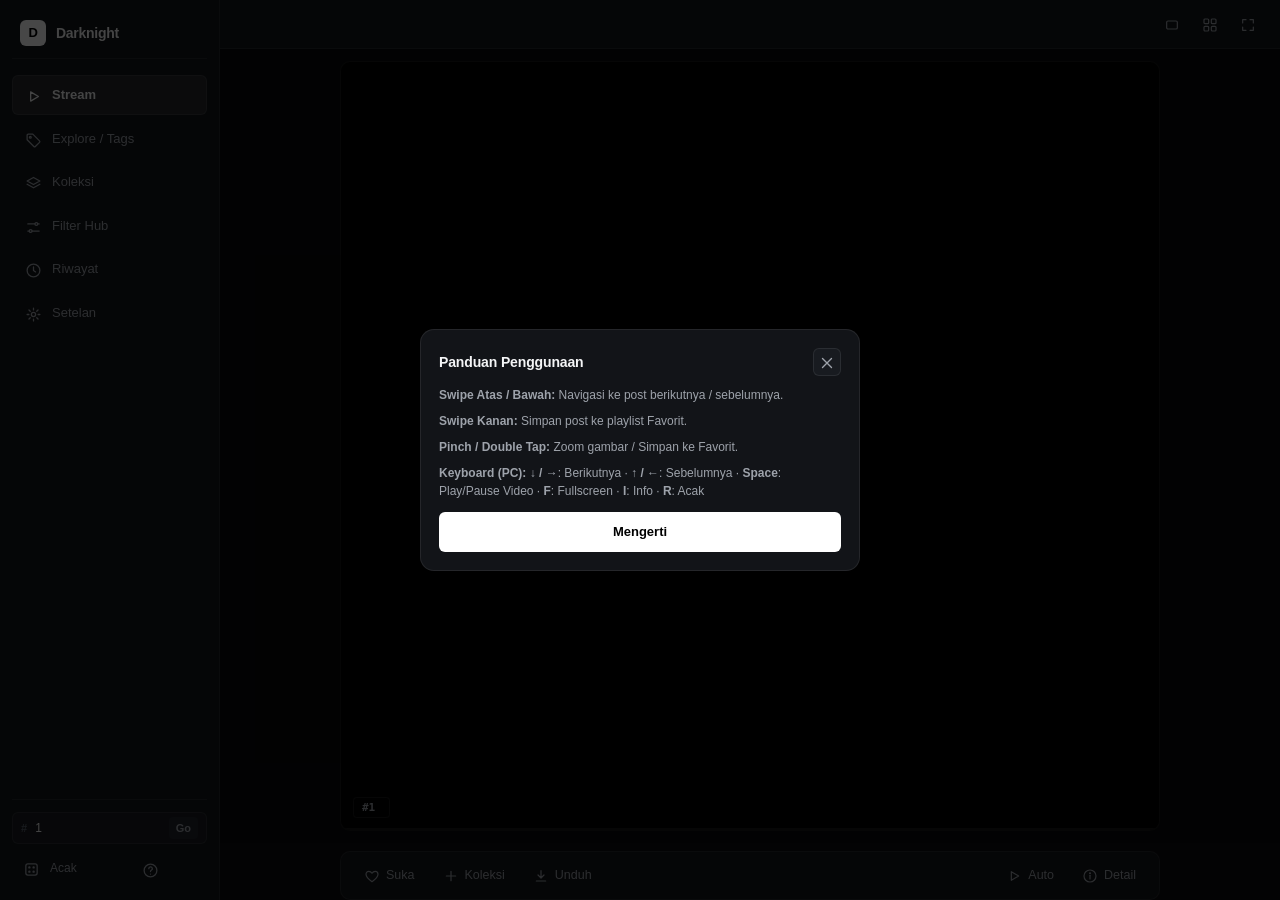
==== commit 9e194f91: "Add files via upload" ====
--- a/r34.html
+++ b/r34.html
@@ -7,8 +7,8 @@
   <meta name="theme-color" content="#0b0c0e">
   <link rel="manifest" href="manifest.json">
   <link rel="icon" type="image/png" sizes="192x192" href="icon-192.png">
+  <link rel="icon" type="image/png" sizes="512x512" href="icon-512.png">
   <link rel="apple-touch-icon" href="icon-192.png">
-  <link rel="icon" type="image/svg+xml" href="icon.svg">
   <meta name="mobile-web-app-capable" content="yes">
   <meta name="apple-mobile-web-app-capable" content="yes">
   <meta name="apple-mobile-web-app-status-bar-style" content="black-translucent">
@@ -263,6 +263,7 @@
       min-width: 0;
       background: var(--bg-canvas);
       position: relative;
+      overflow: hidden;
     }
 
     /* TOP CONTEXT BAR */
@@ -500,7 +501,7 @@
       background: var(--bg-surface);
       border: 1px solid var(--border-hairline);
       border-radius: var(--radius-md);
-      margin-top: 8px;
+      margin: 8px auto 0;
       gap: 12px;
       flex-shrink: 0;
     }
@@ -1105,19 +1106,146 @@
     .toast.ok { border-color: rgba(16, 185, 129, 0.4); }
     .toast.bad { border-color: rgba(239, 68, 68, 0.4); }
 
-    /* RESPONSIVE BREAKPOINTS */
+    /* =======================================================================
+       RESPONSIVE — MOBILE & TABLET
+       ======================================================================= */
+
+    /* ---- TABLET & MOBILE: < 1024px ---- */
     @media (max-width: 1023px) {
-      .app-sidebar {
+      .app-sidebar { display: none; }
+      .app-bottomnav { display: flex; }
+
+      /* Layout ulang: stage shrink, action bar di bawah stage, lalu bottom nav (fixed) */
+      .app-main {
+        /* Tambah padding-bottom untuk bottom nav yang fixed */
+        padding-bottom: calc(52px + env(safe-area-inset-bottom, 0px));
+      }
+
+      .stage-wrapper {
+        padding: 8px 8px 0;
+        flex: 1;
+        min-height: 0;
+      }
+
+      /* Action bar di mobile: full-width, kompak, tanpa rounded corners di sisi kiri/kanan */
+      .post-actionbar {
+        max-width: 100%;
+        border-radius: 0;
+        border-left: 0;
+        border-right: 0;
+        border-bottom: 0;
+        margin: 0;
+        padding: 6px 8px;
+        gap: 4px;
+        background: var(--bg-surface);
+        border-top: 1px solid var(--border-hairline);
+        flex-shrink: 0;
+      }
+
+      .action-btn {
+        padding: 7px 8px;
+        font-size: 11.5px;
+        gap: 4px;
+        flex: 1;
+        justify-content: center;
+      }
+
+      /* Topbar mobile: lebih kompak */
+      .app-topbar {
+        padding: 6px 10px;
+        min-height: 44px;
+        gap: 8px;
+      }
+
+      /* ID box di topbar mobile: lebih kecil */
+      .idbox-top {
+        max-width: 160px;
+      }
+
+      .idbox-top input {
+        width: 55px;
+      }
+
+      /* Chip konteks: ukuran lebih kecil */
+      .chip {
+        max-width: 180px;
+        font-size: 11px;
+      }
+
+      /* Back button mobile */
+      .backbtn {
+        font-size: 10.5px;
+        padding: 3px 8px;
+      }
+
+      /* Icon-only buttons di topbar lebih kecil di mobile */
+      .icon-tool-btn {
+        width: 30px;
+        height: 30px;
+      }
+
+      /* Stage */
+      .stage {
+        max-width: 100%;
+        border-radius: var(--radius-sm);
+      }
+    }
+
+    /* ---- SMALL MOBILE: < 480px ---- */
+    @media (max-width: 479px) {
+      /* Sembunyikan label text action buttons, icon only */
+      .action-btn span:last-child {
         display: none;
       }
-      .app-bottomnav {
-        display: flex;
-      }
-      .stage-wrapper {
-        padding-bottom: calc(60px + env(safe-area-inset-bottom, 0px));
-      }
-    }
-
+
+      .action-btn {
+        padding: 8px 6px;
+        gap: 0;
+      }
+
+      /* Topbar: lebih kecil */
+      .idbox-top {
+        max-width: 130px;
+      }
+
+      .idbox-top input {
+        width: 42px;
+        font-size: 11px;
+      }
+
+      .topbar-right {
+        gap: 2px;
+      }
+
+      /* Bottom nav lebih rapat */
+      .bottomnav-item {
+        font-size: 9px;
+        gap: 2px;
+      }
+
+      .bottomnav-item .ic {
+        width: 17px;
+        height: 17px;
+      }
+    }
+
+    /* ---- VERY SMALL: < 360px ---- */
+    @media (max-width: 359px) {
+      .idbox-top {
+        display: none;
+      }
+
+      .topbar-left {
+        gap: 6px;
+      }
+
+      .action-btn .ic {
+        width: 15px;
+        height: 15px;
+      }
+    }
+
+    /* ---- DESKTOP: >= 1024px ---- */
     @media (min-width: 1024px) {
       .idbox-top {
         display: none;
@@ -1126,7 +1254,538 @@
         display: none;
       }
     }
-  </style>
+
+    /* ---- SHEET / BOTTOM DRAWER: Responsive ---- */
+
+    /* Tab pills di sheet harus tampak jelas dengan background */
+    .tabs {
+      flex: 1;
+      min-width: 0;
+      overflow: hidden;
+    }
+
+    .tabs button {
+      white-space: nowrap;
+      min-width: 0;
+      flex-shrink: 1;
+    }
+
+    @media (max-width: 479px) {
+      .tabs button {
+        font-size: 10px;
+        padding: 5px 4px;
+      }
+    }
+
+    /* Sheet header di mobile: lebih rapat */
+    @media (max-width: 1023px) {
+      .sheet {
+        border: 1px solid var(--border-subtle);
+        border-bottom: 0;
+      }
+
+      .shead {
+        gap: 6px;
+        margin-bottom: 8px;
+      }
+
+      .hb {
+        flex-shrink: 0;
+      }
+    }
+
+    /* ---- TOAST: angkat di atas action bar + bottom nav saat mobile ---- */
+    @media (max-width: 1023px) {
+      .toast {
+        bottom: calc(52px + 48px + env(safe-area-inset-bottom, 0px));
+      }
+    }
+  
+/* =================== MISSING COMPONENT CSS (fix_all.js) =================== */
+
+/* Heart pop animation */
+.heart-pop {
+  position: fixed;
+  pointer-events: none;
+  z-index: 999;
+  transform: translate(-50%, -50%) scale(0);
+  animation: heart-burst 0.75s var(--ease) forwards;
+  color: var(--accent-like);
+}
+.heart-pop .ic { width: 48px; height: 48px; fill: currentColor; }
+@keyframes heart-burst {
+  0% { transform: translate(-50%,-50%) scale(0); opacity: 1; }
+  60% { transform: translate(-50%,-50%) scale(1.4); opacity: 1; }
+  100% { transform: translate(-50%,-50%) scale(1); opacity: 0; }
+}
+
+/* Shared action row */
+.arow {
+  display: flex;
+  gap: 6px;
+  flex-wrap: wrap;
+  margin-bottom: 8px;
+  align-items: center;
+}
+
+/* Empty state */
+.empty {
+  display: flex;
+  align-items: center;
+  justify-content: center;
+  padding: 24px 12px;
+  font-size: 12.5px;
+  color: var(--text-muted);
+  text-align: center;
+  width: 100%;
+}
+
+/* Filter summary bar */
+.fsum {
+  display: flex;
+  align-items: center;
+  gap: 6px;
+  padding: 6px 10px;
+  background: rgba(56,189,248,0.08);
+  border: 1px solid rgba(56,189,248,0.2);
+  border-radius: var(--radius-sm);
+  font-size: 11.5px;
+  color: var(--accent-video);
+  margin-bottom: 6px;
+  cursor: pointer;
+}
+.fsum u { color: var(--text-primary); margin-left: auto; text-decoration: underline; }
+
+/* Tag mode switcher */
+.tag-mode-seg {
+  display: flex;
+  background: var(--bg-subtle);
+  border: 1px solid var(--border-hairline);
+  border-radius: var(--radius-sm);
+  padding: 2px;
+  gap: 2px;
+  margin-bottom: 8px;
+}
+.tag-mode-btn {
+  flex: 1;
+  display: flex;
+  align-items: center;
+  justify-content: center;
+  gap: 6px;
+  padding: 7px 10px;
+  border-radius: var(--radius-xs);
+  font-size: 12px;
+  font-weight: 500;
+  color: var(--text-secondary);
+  background: none;
+  border: none;
+  cursor: pointer;
+  transition: background var(--transition-fast), color var(--transition-fast);
+}
+.tag-mode-btn.on {
+  background: var(--bg-elevated);
+  color: var(--text-primary);
+  font-weight: 600;
+}
+.tag-mode-btn.block.on { color: var(--accent-danger); }
+
+/* Tag category filter bar */
+.tag-cat-bar {
+  display: flex;
+  gap: 4px;
+  margin-bottom: 8px;
+  flex-wrap: wrap;
+}
+.tag-cat-btn {
+  flex: 1;
+  min-width: 50px;
+  padding: 5px 6px;
+  font-size: 11px;
+  font-weight: 500;
+  color: var(--text-secondary);
+  background: var(--bg-subtle);
+  border: 1px solid var(--border-hairline);
+  border-radius: var(--radius-xs);
+  white-space: nowrap;
+  text-align: center;
+  cursor: pointer;
+  transition: background var(--transition-fast), color var(--transition-fast), border-color var(--transition-fast);
+}
+.tag-cat-btn.on {
+  background: var(--bg-elevated);
+  color: var(--text-primary);
+  border-color: var(--border-subtle);
+  font-weight: 600;
+}
+.tag-cat-btn.artist.on { color: #f59e0b; border-color: rgba(245,158,11,0.4); }
+.tag-cat-btn.char.on   { color: #38bdf8; border-color: rgba(56,189,248,0.4); }
+.tag-cat-btn.copy.on   { color: #10b981; border-color: rgba(16,185,129,0.4); }
+
+/* Tagmode hint */
+.tagmode-hint {
+  font-size: 11px;
+  color: var(--text-muted);
+  padding: 4px 0 6px;
+}
+
+/* Tag list items */
+.tlist { display: flex; flex-direction: column; }
+.tlabel {
+  font-size: 11px;
+  font-weight: 600;
+  color: var(--text-muted);
+  text-transform: uppercase;
+  letter-spacing: 0.5px;
+  padding: 6px 0 4px;
+}
+.tck {
+  width: 18px;
+  height: 18px;
+  flex-shrink: 0;
+  display: flex;
+  align-items: center;
+  justify-content: center;
+  color: var(--text-muted);
+}
+.trow.sel .tck { color: var(--accent-primary); }
+.trow.blk .tck { color: var(--accent-danger); }
+.tkind {
+  font-size: 10px;
+  font-weight: 600;
+  padding: 1px 5px;
+  border-radius: var(--radius-xs);
+  background: var(--bg-elevated);
+  color: var(--text-muted);
+  flex-shrink: 0;
+}
+.tkind.artist    { color: #f59e0b; background: rgba(245,158,11,0.1); }
+.tkind.character { color: #38bdf8; background: rgba(56,189,248,0.1); }
+.tkind.copyright { color: #10b981; background: rgba(16,185,129,0.1); }
+.tgo {
+  width: 26px;
+  height: 26px;
+  border-radius: var(--radius-xs);
+  background: var(--bg-elevated);
+  border: 1px solid var(--border-hairline);
+  display: flex;
+  align-items: center;
+  justify-content: center;
+  flex-shrink: 0;
+  color: var(--text-secondary);
+  margin-left: auto;
+  cursor: pointer;
+  transition: background var(--transition-fast);
+}
+.tgo:hover { background: var(--text-primary); color: #000; }
+.tgo .ic { width: 13px; height: 13px; }
+.trow.sel { background: rgba(255,255,255,0.05); border-color: var(--border-subtle); }
+.trow.blk { opacity: 0.6; }
+
+/* Tag bar (selected tags display) */
+.tagbar { display: none; flex-direction: column; gap: 6px; padding: 8px 0; border-top: 1px solid var(--border-hairline); margin-top: 6px; }
+.tagbar.on { display: flex; }
+.tagbar-chips { display: flex; flex-wrap: wrap; gap: 4px; }
+.tagbar-row { display: flex; gap: 6px; }
+
+/* Tag detail view header */
+.tdhead { margin-bottom: 10px; }
+.tdtitle { font-size: 15px; font-weight: 700; letter-spacing: -0.02em; color: var(--text-primary); margin-bottom: 2px; }
+.tdsub { font-size: 11.5px; color: var(--text-muted); }
+
+/* Filter hub chip */
+.fh-chip {
+  display: inline-flex;
+  align-items: center;
+  gap: 4px;
+  padding: 3px 8px;
+  background: var(--bg-elevated);
+  border: 1px solid var(--border-hairline);
+  border-radius: var(--radius-pill);
+  font-size: 11px;
+  color: var(--text-secondary);
+  margin: 2px;
+}
+.fh-chip.block { border-color: rgba(239,68,68,0.3); color: #fca5a5; background: rgba(239,68,68,0.08); }
+.fh-chip button { width: 14px; height: 14px; padding: 0; color: var(--text-muted); display: flex; align-items: center; justify-content: center; background: none; border: none; cursor: pointer; }
+.fh-chip button .ic { width: 10px; height: 10px; }
+.fh-chip button:hover { color: var(--text-primary); }
+.fh-empty { font-size: 11.5px; color: var(--text-muted); font-style: italic; padding: 4px 0; }
+
+/* Settings rows */
+.setrow {
+  display: flex;
+  align-items: center;
+  justify-content: space-between;
+  padding: 10px 0;
+  border-bottom: 1px solid var(--border-hairline);
+  gap: 12px;
+}
+.setrow label { font-size: 13px; font-weight: 500; color: var(--text-primary); display: block; }
+.setrow small { font-size: 11px; color: var(--text-muted); display: block; margin-top: 1px; }
+.seg {
+  display: flex;
+  background: var(--bg-subtle);
+  border: 1px solid var(--border-hairline);
+  border-radius: var(--radius-xs);
+  padding: 2px;
+  gap: 2px;
+  flex-shrink: 0;
+}
+.seg button {
+  padding: 4px 8px;
+  border-radius: 3px;
+  font-size: 11px;
+  font-weight: 500;
+  color: var(--text-secondary);
+  white-space: nowrap;
+  background: none;
+  border: none;
+  cursor: pointer;
+  transition: background var(--transition-fast), color var(--transition-fast);
+}
+.seg button.on {
+  background: var(--bg-elevated);
+  color: var(--text-primary);
+  font-weight: 600;
+}
+
+/* Storage card in settings */
+.storage-card {
+  margin-top: 12px;
+  padding: 12px;
+  background: var(--bg-subtle);
+  border: 1px solid var(--border-hairline);
+  border-radius: var(--radius-md);
+}
+.storage-title {
+  font-size: 12px;
+  font-weight: 700;
+  color: var(--text-secondary);
+  text-transform: uppercase;
+  letter-spacing: 0.5px;
+  margin-bottom: 8px;
+}
+.storage-row {
+  display: flex;
+  justify-content: space-between;
+  align-items: center;
+  padding: 4px 0;
+  font-size: 12px;
+  color: var(--text-secondary);
+  border-bottom: 1px solid var(--border-hairline);
+}
+.storage-row:last-child { border-bottom: none; }
+.storage-row b { color: var(--text-primary); font-weight: 600; }
+.storage-row span { color: var(--accent-video); font-variant-numeric: tabular-nums; font-weight: 600; font-size: 12px; }
+.storage-stats {
+  display: flex;
+  flex-direction: column;
+  gap: 2px;
+  font-size: 12px;
+  color: var(--text-secondary);
+}
+.storage-stats b { color: var(--text-primary); font-weight: 600; }
+.storage-stats span { color: var(--accent-video); font-variant-numeric: tabular-nums; }
+
+/* Playlist cards */
+.card {
+  background: var(--bg-subtle);
+  border: 1px solid var(--border-hairline);
+  border-radius: var(--radius-md);
+  overflow: hidden;
+  cursor: pointer;
+  display: flex;
+  flex-direction: column;
+  transition: border-color var(--transition-fast);
+}
+.card:hover { border-color: var(--border-subtle); }
+.cv {
+  aspect-ratio: 16/9;
+  background: var(--bg-elevated);
+  position: relative;
+  display: flex;
+  align-items: center;
+  justify-content: center;
+  overflow: hidden;
+  color: var(--text-muted);
+}
+.cv img { width: 100%; height: 100%; object-fit: cover; display: block; }
+.cv .ic { width: 28px; height: 28px; }
+.cv .play {
+  position: absolute;
+  bottom: 6px;
+  left: 6px;
+  width: 28px;
+  height: 28px;
+  border-radius: 50%;
+  background: rgba(0,0,0,0.7);
+  border: 1px solid rgba(255,255,255,0.2);
+  display: flex;
+  align-items: center;
+  justify-content: center;
+  color: #fff;
+}
+.cv .menu {
+  position: absolute;
+  top: 4px;
+  right: 4px;
+  width: 24px;
+  height: 24px;
+  border-radius: var(--radius-xs);
+  background: rgba(0,0,0,0.6);
+  font-size: 14px;
+  display: flex;
+  align-items: center;
+  justify-content: center;
+  color: #fff;
+  cursor: pointer;
+}
+.cv .acts {
+  position: absolute;
+  inset: 0;
+  background: rgba(0,0,0,0.88);
+  display: none;
+  flex-direction: column;
+  padding: 6px;
+  gap: 2px;
+  overflow-y: auto;
+}
+.cv .acts.show { display: flex; }
+.cv .acts button {
+  display: flex;
+  align-items: center;
+  gap: 6px;
+  padding: 5px 8px;
+  border-radius: var(--radius-xs);
+  font-size: 11.5px;
+  color: var(--text-secondary);
+  text-align: left;
+  background: none;
+  border: none;
+  cursor: pointer;
+}
+.cv .acts button:hover { background: var(--bg-hover); color: var(--text-primary); }
+.cv .acts button.d { color: var(--accent-danger); }
+.ci { padding: 8px 10px; }
+.cn { font-size: 12.5px; font-weight: 600; color: var(--text-primary); white-space: nowrap; overflow: hidden; text-overflow: ellipsis; }
+.cm { font-size: 11px; color: var(--text-muted); margin-top: 2px; }
+
+/* Sel info bar */
+.selinfo {
+  font-size: 12px;
+  font-weight: 600;
+  color: var(--text-secondary);
+  padding: 4px 0 8px;
+}
+
+/* Info modal tag chips and suggestions */
+.infotag-sec { margin-bottom: 10px; }
+.infotag-title {
+  font-size: 11px;
+  font-weight: 700;
+  text-transform: uppercase;
+  letter-spacing: 0.5px;
+  color: var(--text-muted);
+  margin-bottom: 6px;
+}
+.infotag-chips { display: flex; flex-wrap: wrap; gap: 4px; }
+.sugg-grid {
+  display: grid;
+  grid-template-columns: repeat(auto-fill, minmax(72px, 1fr));
+  gap: 6px;
+}
+
+/* Tabs: stronger active state */
+.tabs button.on {
+  background: rgba(255,255,255,0.14) !important;
+  color: var(--text-primary) !important;
+  font-weight: 700 !important;
+  border: 1px solid var(--border-subtle) !important;
+}
+
+/* =================== END MISSING COMPONENT CSS =================== */
+
+/* =================== MOBILE TOPBAR COLLISION FIX =================== */
+@media (max-width: 1023px) {
+  /* When context chip is active (playlist/tag mode), hide ID jump box to prevent collision */
+  #chip.on ~ #idbox-top,
+  .chip.on ~ .idbox-top,
+  .topbar-left .chip.on ~ #idbox-top { display: none !important; }
+
+  /* Topbar left: prevent overflow */
+  .topbar-left {
+    overflow: hidden;
+    min-width: 0;
+    flex: 1 1 0;
+    max-width: calc(100% - 120px);
+  }
+
+  /* Chip itself: truncate gracefully */
+  #chip {
+    max-width: 120px;
+    white-space: nowrap;
+    overflow: hidden;
+    text-overflow: ellipsis;
+  }
+
+  /* ID box on mobile: compact */
+  #idbox-top {
+    max-width: 90px;
+    flex-shrink: 1;
+  }
+  #idbox-top input {
+    width: 60px;
+    min-width: 0;
+  }
+
+  /* Topbar right: hide less critical tools to free space */
+  #fitBtn { display: none !important; }
+
+  /* Ensure topbar right doesn't push */
+  .topbar-right {
+    flex-shrink: 0;
+    gap: 2px !important;
+  }
+}
+
+@media (max-width: 479px) {
+  /* Even tighter on small phones */
+  #gridBtn { display: none !important; }
+
+  .topbar-left {
+    max-width: calc(100% - 100px);
+  }
+
+  #chip {
+    max-width: 90px;
+  }
+
+  #idbox-top {
+    max-width: 70px;
+  }
+  #idbox-top input {
+    width: 46px;
+  }
+}
+/* =================== END MOBILE TOPBAR FIX =================== */
+
+/* =================== FULLSCREEN IMMERSIVE MODE =================== */
+body.fs .app-sidebar,
+body.fs .app-topbar,
+body.fs .app-bottomnav,
+body.fs .post-actionbar {
+  display: none !important;
+}
+body.fs .app-main {
+  padding: 0 !important;
+}
+body.fs .stage-wrapper {
+  height: 100vh !important;
+  height: 100dvh !important;
+}
+/* =================== END FULLSCREEN =================== */
+
+</style>
 </head>
 
 <body>
@@ -1223,36 +1882,38 @@
           </div>
         </div>
 
-        <!-- REFINED SOCIAL ACTION BAR DI BAWAH MEDIA -->
-        <div class="post-actionbar" id="postActionBar">
-          <div class="post-actionbar-left">
-            <button class="action-btn" id="favBtn" onclick="PE.toggleFav()" title="Favorit">
-              <span id="favIco" data-ic="heart"></span>
-              <span id="favText">Suka</span>
-            </button>
-            <button class="action-btn" onclick="PE.togglePopup()" title="Simpan ke Playlist">
-              <span data-ic="plus"></span>
-              <span>Koleksi</span>
-            </button>
-            <button class="action-btn" onclick="PE.download()" title="Unduh Kualitas Penuh">
-              <span data-ic="download"></span>
-              <span>Unduh</span>
-            </button>
-          </div>
-
-          <div class="post-actionbar-right">
-            <button class="action-btn" id="autoBtn" onclick="PE.toggleAuto()" title="Otomatis Putar (Slideshow)">
-              <span id="autoIco" data-ic="play"></span>
-              <span id="autoTxt">Auto</span>
-            </button>
-            <button class="action-btn" onclick="PE.openInfo()" title="Info Post & Tags">
-              <span data-ic="info"></span>
-              <span>Detail</span>
-            </button>
-          </div>
+      </div>
+
+      <!-- REFINED SOCIAL ACTION BAR (DI LUAR stage-wrapper) -->
+      <div class="post-actionbar" id="postActionBar">
+        <div class="post-actionbar-left">
+          <button class="action-btn" id="favBtn" onclick="PE.toggleFav()" title="Favorit">
+            <span id="favIco" data-ic="heart"></span>
+            <span id="favText">Suka</span>
+          </button>
+          <button class="action-btn" onclick="PE.togglePopup()" title="Simpan ke Playlist">
+            <span data-ic="plus"></span>
+            <span>Koleksi</span>
+          </button>
+          <button class="action-btn" onclick="PE.download()" title="Unduh Kualitas Penuh">
+            <span data-ic="download"></span>
+            <span>Unduh</span>
+          </button>
+        </div>
+
+        <div class="post-actionbar-right">
+          <button class="action-btn" id="autoBtn" onclick="PE.toggleAuto()" title="Otomatis Putar (Slideshow)">
+            <span id="autoIco" data-ic="play"></span>
+            <span id="autoTxt">Auto</span>
+          </button>
+          <button class="action-btn" onclick="PE.openInfo()" title="Info Post & Tags">
+            <span data-ic="info"></span>
+            <span>Detail</span>
+          </button>
         </div>
       </div>
 
+      
       <!-- MOBILE BOTTOM NAVIGATION (Max 5 Tabs) -->
       <nav class="app-bottomnav" id="appBottomNav">
         <button class="bottomnav-item active" id="bnStream" onclick="PE.closeSheet()"><span class="ic" data-ic="play"></span><span>Stream</span></button>
@@ -1483,7 +2144,23 @@
       var okLS = true, mem = {};
       try { localStorage.setItem("__t", "1"); localStorage.removeItem("__t"); } catch (e) { okLS = false; }
       function lsGet(k) { if (okLS) { try { return localStorage.getItem(k); } catch (e) { okLS = false; } } return k in mem ? mem[k] : null; }
-      function lsSet(k, v) { if (okLS) { try { localStorage.setItem(k, v); return; } catch (e) { okLS = false; } } mem[k] = v; }
+      function lsSet(k, v) {
+        if (okLS) {
+          try {
+            localStorage.setItem(k, v);
+            return;
+          } catch (e) {
+            try {
+              localStorage.removeItem("darknight_alpha_cache");
+              localStorage.setItem(k, v);
+              return;
+            } catch (e2) {
+              okLS = false;
+            }
+          }
+        }
+        mem[k] = v;
+      }
       function jget(k, d) { try { var r = lsGet(k); return r ? JSON.parse(r) : d; } catch (e) { return d; } }
       function jset(k, v) { try { lsSet(k, JSON.stringify(v)); } catch (e) { } }
 
@@ -1748,8 +2425,15 @@
           if (resolveQueued) resolveQueued({ type: null, miss: true, cancelled: true });
         }
       }
+      var preloadTimer = null;
       function preloadAround(id) {
+        clearTimeout(preloadTimer);
         clearQueued();
+        preloadTimer = setTimeout(function () {
+          _doPreloadAround(id);
+        }, 220);
+      }
+      function _doPreloadAround(id) {
         var ord = activeOrder();
         if (ord) {
           neighbors(id).forEach(schedule);
@@ -1831,6 +2515,23 @@
         try { idbSet("playlists_v1", JSON.stringify(playlists)); } catch (e) { }
       }
       function persistSoon() { clearTimeout(persistT); persistT = setTimeout(persist, 800); }
+
+      // Session state persistence: save active tag/playlist/sort mode across page reloads
+      function saveSession() {
+        try {
+          jset('pe_session', {
+            activeTag: activeTag,
+            activeTagsDetail: activeTagsDetail || [],
+            tagPosts: (tagPosts && tagPosts.length) ? tagPosts.slice(0, 80) : [],
+            activePlaylistId: activePlaylistId,
+            selectedTags: selectedTags || [],
+            tagSortMode: tagSortMode,
+            tagTypeFilter: tagTypeFilter,
+            shuffleOn: shuffleOn,
+            tagView: tagView
+          });
+        } catch(e) {}
+      }
       playlists = loadPlaylists();
       function restoreFromBackup() {
         if (playlists.length) return;
@@ -2945,8 +3646,6 @@
         } else if (typeof tags === "string") {
           activeTagsDetail = [tags];
         }
-        if (reset && !activePlaylistId && !activeTag) returnId = current;
-        activeTag = tagLabel(activeTagsDetail);
         if (reset) {
           ++tagRequestToken;
           tagPosts = [];
@@ -2998,7 +3697,7 @@
           if (tagsParam) params.tags = tagsParam;
 
           var data = await rule34ApiFetch(params);
-          if (requestToken !== tagRequestToken || tagLabel(requestTags) !== activeTag) return;
+          if (requestToken !== tagRequestToken || tagLabel(requestTags) !== tagLabel(activeTagsDetail)) return;
           var rawItems = Array.isArray(data) ? data : [];
           if (rawItems.length > 0) {
             rawItems.forEach(function (item) {
@@ -3433,13 +4132,28 @@
       function el(tag, cls, txt) { var e = document.createElement(tag); if (cls) e.className = cls; if (txt !== undefined) e.textContent = lead(txt); return e; }
       function pill(txt, cls, fn) { var b = el("button", "pill " + (cls || ""), txt); b.onclick = fn; return b; }
       function resetSel() { selMode = false; sel = {}; plShown = 120; }
+      function syncNavActive() {
+        var isOpen = sheet && sheet.classList.contains("open");
+        var cur = isOpen ? sheetTab : "stream";
+        var bns = { stream: $("bnStream"), tags: $("tagBtn"), playlist: $("bnPlaylist"), settings: $("bnSettings") };
+        for (var k in bns) { if (bns[k]) bns[k].classList.toggle("active", k === cur); }
+        var sidebarItems = document.querySelectorAll(".app-sidebar .nav-item");
+        if (sidebarItems.length >= 6) {
+          sidebarItems[0].classList.toggle("active", cur === "stream");
+          sidebarItems[1].classList.toggle("active", cur === "tags");
+          sidebarItems[2].classList.toggle("active", cur === "playlist");
+          sidebarItems[4].classList.toggle("active", cur === "history");
+          sidebarItems[5].classList.toggle("active", cur === "settings");
+        }
+      }
       function openSheet(tab, mode) {
         if (tab) sheetTab = tab;
         if (tab === "playlist") { plView = "list"; plDetailId = null; resetSel(); }
         if (tab === "tags") { tagView = mode === "detail" ? "detail" : "list"; tagPickMode = mode === "block" ? "block" : "want"; }
         renderSheet(); sheet.classList.add("open"); sheetBackdrop.classList.add("open");
-      }
-      function closeSheet() { sheet.classList.remove("open"); sheetBackdrop.classList.remove("open"); resetSel(); }
+        syncNavActive();
+      }
+      function closeSheet() { sheet.classList.remove("open"); sheetBackdrop.classList.remove("open"); resetSel(); syncNavActive(); }
       function sheetBack() {
         if (sheetTab === "playlist" && plView === "detail") { plView = "list"; plDetailId = null; resetSel(); renderSheet(); }
         else if (sheetTab === "tags" && tagView === "detail") { tagView = "list"; renderSheet(); }
@@ -3682,10 +4396,23 @@
         } catch (e) { }
         var lsKb = (lsBytes / 1024).toFixed(1);
 
+        // Count items for display
+        var _plCount = playlists.length;
+        var _plPosts = playlists.reduce(function(a,p){ return a+(p.postIds?p.postIds.length:0); },0);
+        var _histCount = hist.length;
+        var _blCount = (typeof blacklistTags !== "undefined" && Array.isArray(blacklistTags)) ? blacklistTags.length : 0;
+        var _alphaCacheLetters = Object.keys(alphaTagCache||{}).length;
+        var _alphaCacheTotal = Object.keys(alphaTagCache||{}).reduce(function(a,k){ return a+((alphaTagCache[k]||[]).length); },0);
+
         var sStats = el("div", "storage-stats");
-        sStats.innerHTML = "<div><b>Data Aplikasi (Playlists, Setelan):</b> <span>" + lsKb + " KB</span></div>" +
-          "<div><b>Cache RAM:</b> <span>" + cache.size + " / " + MAX_CACHE + " post</span></div>" +
-          "<div><b>Cache Disk Browser:</b> <span id='storageQuotaVal'>Memeriksa...</span></div>";
+        sStats.innerHTML =
+          '<div class="storage-row"><b>LocalStorage</b><span>' + lsKb + ' KB</span></div>' +
+          '<div class="storage-row"><b>Riwayat Post</b><span>' + _histCount + ' post</span></div>' +
+          '<div class="storage-row"><b>Playlist</b><span>' + _plCount + ' playlist &middot; ' + _plPosts + ' post tersimpan</span></div>' +
+          '<div class="storage-row"><b>Blacklist</b><span>' + _blCount + ' tag</span></div>' +
+          '<div class="storage-row"><b>Cache RAM (meta/gambar)</b><span>' + cache.size + ' / ' + MAX_CACHE + ' post</span></div>' +
+          '<div class="storage-row"><b>Cache Tag Alfabet</b><span>' + _alphaCacheLetters + ' huruf &middot; ' + _alphaCacheTotal + ' tag</span></div>' +
+          '<div class="storage-row"><b>Cache Disk Browser</b><span id="storageQuotaVal">Memeriksa...</span></div>';
         sBox.appendChild(sStats);
 
         if (navigator.storage && navigator.storage.estimate) {
@@ -3710,6 +4437,12 @@
           hist = [];
           jset("pe_hist", hist);
           toast("Riwayat dikosongkan", "ok");
+          renderSettings();
+        }));
+        sActs.appendChild(ipill("tag", "Hapus Cache Tag", "", function () {
+          alphaTagCache = {};
+          lsSet("darknight_alpha_cache", "{}");
+          toast("Cache tag dibersihkan", "ok");
           renderSettings();
         }));
         sBox.appendChild(sActs);
@@ -4094,12 +4827,45 @@
           var v = zoomLayer.querySelector("video");
           if (v) { try { v.pause(); } catch (e) { } }
           persist();
+          saveSession();
         }
       });
-      window.addEventListener("pagehide", function () { persist(); });
+      window.addEventListener("pagehide", function () { persist(); saveSession(); });
 
       paintIcons();
       refreshBtns(); updateChip(); updateBack();
+      
+  // --- Restore session state on init ---
+      (function restoreSession() {
+        try {
+          var sess = jget('pe_session', null);
+          if (!sess) return;
+          if (sess.tagSortMode !== undefined) tagSortMode = sess.tagSortMode;
+          if (sess.tagTypeFilter !== undefined) tagTypeFilter = sess.tagTypeFilter;
+          if (Array.isArray(sess.selectedTags) && sess.selectedTags.length) selectedTags = sess.selectedTags;
+          if (sess.shuffleOn !== undefined) shuffleOn = sess.shuffleOn;
+          if (sess.tagView !== undefined) tagView = sess.tagView;
+          if (sess.activePlaylistId) {
+            var pls = getPL ? getPL(sess.activePlaylistId) : null;
+            if (pls) activePlaylistId = sess.activePlaylistId;
+          }
+          if (sess.activeTag && Array.isArray(sess.activeTagsDetail) && sess.activeTagsDetail.length) {
+            activeTag = sess.activeTag;
+            activeTagsDetail = sess.activeTagsDetail;
+            if (Array.isArray(sess.tagPosts) && sess.tagPosts.length) {
+              tagPosts = sess.tagPosts;
+            } else {
+              loadTagDetail(activeTagsDetail, false);
+            }
+          }
+        } catch(e) { console.warn('restoreSession error', e); }
+      })();
+
+      updateChip();
+      refreshBtns();
+      updateBack();
+      syncNavActive();
+
       loadPost(current, 0);
       fetchLatestPostId().then(function (id) {
         var numInp = $("numberInput");
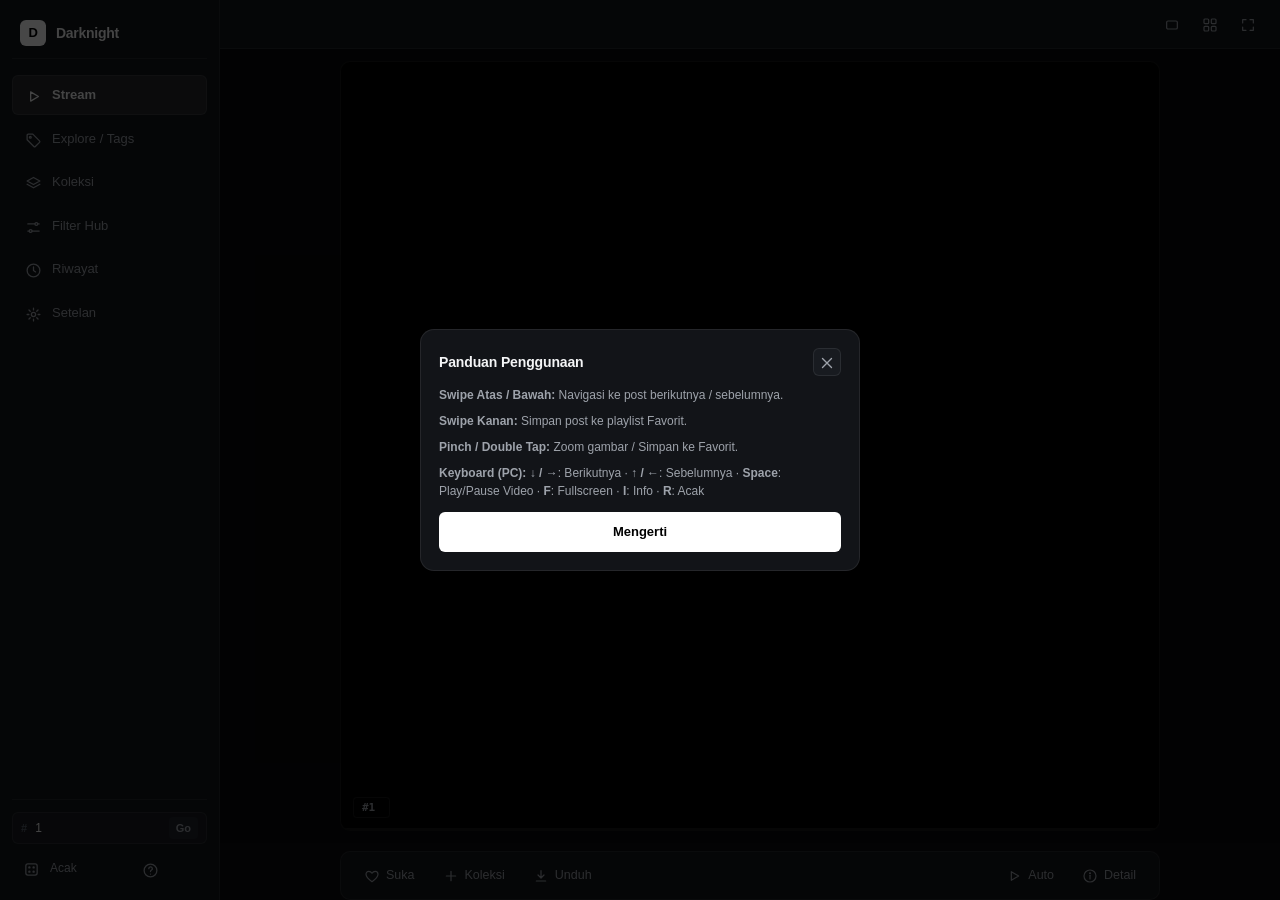
==== commit dba4d3bb: "Add files via upload" ====
--- a/r34.html
+++ b/r34.html
@@ -2340,17 +2340,20 @@
         if (!post || !post.file_url) return Promise.resolve({ type: null, miss: true });
         var url = post.file_url;
         var isVid = !!(url.match(/\.(mp4|webm|mov)(\?|$)/i) || (post.image && post.image.match(/\.(mp4|webm|mov)$/i)));
+        var pid = Number(post.id);
         if (isVid) {
-          return Promise.resolve({ type: "mp4", url: url, meta: post });
+          var posterUrl = (post.sample_url && post.sample) ? post.sample_url : (post.preview_url || "");
+          if (posterUrl) { var img = new Image(); img.src = posterUrl; }
+          return Promise.resolve({ type: "mp4", url: url, meta: post, poster: posterUrl, postId: pid });
         }
         // Gunakan sample_url (versi kompresi web yang tajam & ringan, ~300KB), fallback ke file_url
         var targetUrl = (post.sample_url && post.sample) ? post.sample_url : url;
         return loadImg(targetUrl).then(function (im) {
-          if (im) return { type: "jpg", url: targetUrl, el: im, meta: post, fullUrl: url };
+          if (im) return { type: "jpg", url: targetUrl, el: im, meta: post, fullUrl: url, postId: pid };
           var fallbackUrl = (targetUrl === post.sample_url) ? post.file_url : (post.sample_url || post.preview_url);
           if (fallbackUrl && fallbackUrl !== targetUrl) {
             return loadImg(fallbackUrl).then(function (im2) {
-              if (im2) return { type: "jpg", url: fallbackUrl, el: im2, meta: post, fullUrl: url };
+              if (im2) return { type: "jpg", url: fallbackUrl, el: im2, meta: post, fullUrl: url, postId: pid };
               return { type: null, miss: true };
             });
           }
@@ -2364,10 +2367,14 @@
         if (postMetaCache.has(id)) {
           p = buildResultFromMeta(postMetaCache.get(id));
         } else {
-          p = rule34ApiFetch({ page: "dapi", s: "post", q: "index", id: id })
+          p = rule34ApiFetch({ page: "dapi", s: "post", q: "index", id: id, tags: "id:" + id, limit: 1 })
             .then(function (data) {
               if (!Array.isArray(data) || !data.length) return { type: null, miss: true };
-              var post = data[0];
+              var post = null;
+              for (var i = 0; i < data.length; i++) {
+                if (Number(data[i].id) === Number(id)) { post = data[i]; break; }
+              }
+              if (!post) return { type: null, miss: true };
               postMetaCache.set(id, post);
               return buildResultFromMeta(post);
             })
@@ -2707,19 +2714,32 @@
         if (soundBtn) soundBtn.style.display = "none";
         resetZoom(); settleEnter();
       }
-      function makeVideo(id, url) {
+      function makeVideo(id, url, posterUrl) {
         var v = document.createElement("video");
         v._pid = id;
         v.controls = true; v.playsInline = true; v.setAttribute("playsinline", "");
         v.preload = "auto"; v.muted = S.muted; v.loop = !(autoEnabled || S.autoNextVid);
         v.defaultPlaybackRate = S.speed; v.playbackRate = S.speed;
+        if (posterUrl) v.poster = posterUrl;
         v.addEventListener("loadedmetadata", function () {
           var t = vpos.get(id);
           if (t && isFinite(v.duration) && t < v.duration - 2) { try { v.currentTime = t; } catch (e) { } }
           v.playbackRate = S.speed;
         });
-        v.addEventListener("ended", function () { if ((autoEnabled || S.autoNextVid) && v.parentNode && id === current) change(1); });
-        v.addEventListener("error", function () { if (autoEnabled && v.parentNode && id === current) resetAutoTimer(); });
+        v.addEventListener("waiting", function () { if (id === current) setLoading(true); });
+        v.addEventListener("canplay", function () { if (id === current) setLoading(false); });
+        v.addEventListener("playing", function () { if (id === current) setLoading(false); });
+        v.addEventListener("ended", function () {
+          if ((autoEnabled || S.autoNextVid) && v.parentNode && id === current) {
+            if (v.duration && v.duration > 0.5 && v.currentTime >= v.duration - 0.5) change(1);
+          }
+        });
+        v.addEventListener("error", function () {
+          if (id === current) {
+            setLoading(false);
+            console.warn("Video load error for post #" + id);
+          }
+        });
         v.src = url;
         return v;
       }
@@ -2771,7 +2791,16 @@
       }
       function present(r, tok, dir, tries) {
         finalTok = tok; setLoading(false); clearTimeout(phTimer);
+        if (r.postId && Number(r.postId) !== Number(current)) return;
         if (r.miss || !r.type) {
+          var ord = activeOrder();
+          if (ord && ord.length) {
+            var curIdx = ord.indexOf(current);
+            if (curIdx >= 0 && curIdx + 1 < ord.length && tries < 5) {
+              loadPost(ord[curIdx + 1], 1, tries + 1);
+              return;
+            }
+          }
           if (S.skipMissing && tries < 5) {
             var tagQuery = "id:>" + current + " sort:id:asc";
             rule34ApiFetch({ page: "dapi", s: "post", q: "index", tags: tagQuery, limit: 1 })
@@ -2798,14 +2827,15 @@
         currentURL = r.url; currentType = r.type;
         shownId = current;
         if (r.type === "mp4") {
-          var el = makeVideo(current, r.url); setMedia(el);
+          var poster = r.poster || (r.meta && (r.meta.sample_url || r.meta.preview_url)) || "";
+          var el = makeVideo(current, r.url, poster); setMedia(el);
           clearAutoTimer();
           if (autoEnabled) { lastLbl = "VIDEO"; autoLbl.textContent = "VIDEO"; autoFill.style.width = "100%"; }
           var pr = el.play();
           if (pr && pr.catch) pr.catch(function () {
             el.muted = true;
             var p2 = el.play();
-            if (p2 && p2.catch) p2.catch(function () { if (autoEnabled && tok === token) resetAutoTimer(); });
+            if (p2 && p2.catch) p2.catch(function () { });
           });
         } else {
           setMedia(r.el);
@@ -2836,12 +2866,12 @@
           var nextTargetId = null;
           if (step > 0) {
             var cands = [];
-            postMetaCache.forEach(function (meta, k) { if (k > current) cands.push(k); });
+            postMetaCache.forEach(function (meta, k) { if (k > current && k <= current + 5) cands.push(k); });
             cands.sort(function (a, b) { return a - b; });
             if (cands.length > 0) nextTargetId = cands[0];
           } else {
             var cands2 = [];
-            postMetaCache.forEach(function (meta, k) { if (k < current) cands2.push(k); });
+            postMetaCache.forEach(function (meta, k) { if (k < current && k >= current - 5) cands2.push(k); });
             cands2.sort(function (a, b) { return b - a; });
             if (cands2.length > 0) nextTargetId = cands2[0];
           }
@@ -3206,10 +3236,16 @@
         if (postMetaCache.has(id)) {
           postPromise = Promise.resolve(postMetaCache.get(id));
         } else {
-          postPromise = rule34ApiFetch({ page: "dapi", s: "post", q: "index", id: id }).then(function (data) {
+          postPromise = rule34ApiFetch({ page: "dapi", s: "post", q: "index", id: id, tags: "id:" + id, limit: 1 }).then(function (data) {
             if (Array.isArray(data) && data.length) {
-              postMetaCache.set(id, data[0]);
-              return data[0];
+              var p = null;
+              for (var i = 0; i < data.length; i++) {
+                if (Number(data[i].id) === Number(id)) { p = data[i]; break; }
+              }
+              if (p) {
+                postMetaCache.set(id, p);
+                return p;
+              }
             }
             return null;
           });
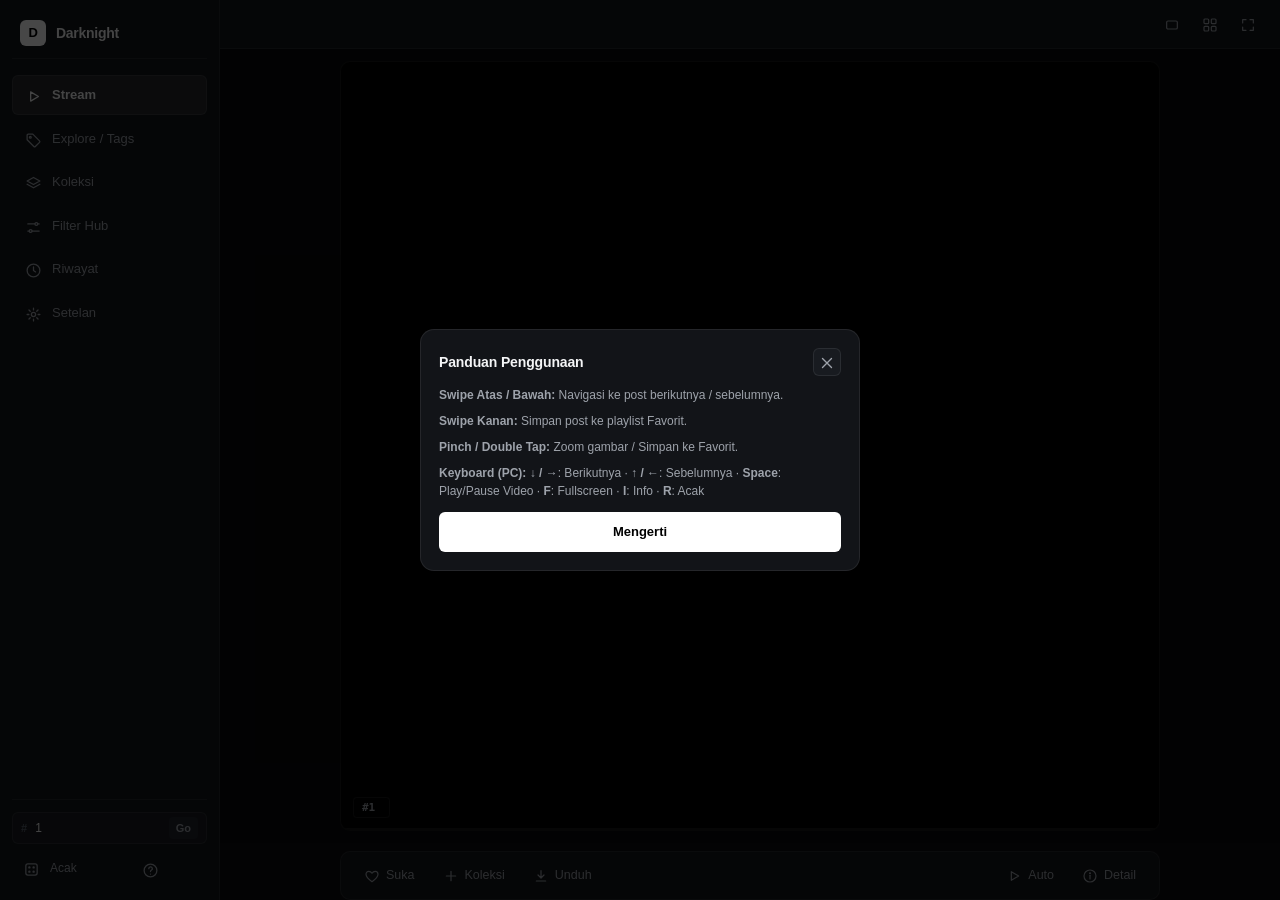
==== commit 3d4b41cb: "Add files via upload" ====
--- a/r34.html
+++ b/r34.html
@@ -2424,21 +2424,54 @@
         } else offs.forEach(function (o) { out.push(id + o); });
         return out;
       }
-      function clearQueued() {
+      function clearQueued(keepNearId) {
+        if (!keepNearId) {
+          while (queue.length) {
+            var id = queue.shift(), resolveQueued = queuedResolvers.get(id), queuedPromise = queuedPromises.get(id);
+            queuedResolvers.delete(id); queuedPromises.delete(id);
+            if (pending.get(id) === queuedPromise) pending.delete(id);
+            if (resolveQueued) resolveQueued({ type: null, miss: true, cancelled: true });
+          }
+          return;
+        }
+        var ord = activeOrder();
+        var toKeep = [];
         while (queue.length) {
-          var id = queue.shift(), resolveQueued = queuedResolvers.get(id), queuedPromise = queuedPromises.get(id);
-          queuedResolvers.delete(id); queuedPromises.delete(id);
-          if (pending.get(id) === queuedPromise) pending.delete(id);
-          if (resolveQueued) resolveQueued({ type: null, miss: true, cancelled: true });
+          var qid = queue.shift(), rq = queuedResolvers.get(qid), qp = queuedPromises.get(qid);
+          var isNear = false;
+          if (ord) {
+            var curIdx = ord.indexOf(keepNearId), qIdx = ord.indexOf(qid);
+            isNear = (curIdx >= 0 && qIdx >= 0 && Math.abs(curIdx - qIdx) <= 5);
+          } else {
+            isNear = Math.abs(qid - keepNearId) <= 8;
+          }
+          if (isNear) {
+            toKeep.push({ id: qid, res: rq, prom: qp });
+          } else {
+            queuedResolvers.delete(qid); queuedPromises.delete(qid);
+            if (pending.get(qid) === qp) pending.delete(qid);
+            if (rq) rq({ type: null, miss: true, cancelled: true });
+          }
+        }
+        for (var i = 0; i < toKeep.length; i++) {
+          queue.push(toKeep[i].id);
+          if (toKeep[i].res) queuedResolvers.set(toKeep[i].id, toKeep[i].res);
+          if (toKeep[i].prom) queuedPromises.set(toKeep[i].id, toKeep[i].prom);
         }
       }
       var preloadTimer = null;
       function preloadAround(id) {
+        clearQueued(id);
+        var ord = activeOrder();
+        if (ord) {
+          // Dalam mode Tag / Playlist: ID sudah ada di memori! Preload langsung jalan 0ms tanpa debounce!
+          neighbors(id).forEach(schedule);
+          return;
+        }
         clearTimeout(preloadTimer);
-        clearQueued();
         preloadTimer = setTimeout(function () {
           _doPreloadAround(id);
-        }, 220);
+        }, 120);
       }
       function _doPreloadAround(id) {
         var ord = activeOrder();
@@ -2446,10 +2479,11 @@
           neighbors(id).forEach(schedule);
           return;
         }
+        // Mode Stream: ambil 8 post ke depan sekaligus dalam 1 request cepat
         rule34ApiFetch({
           page: "dapi", s: "post", q: "index",
           tags: "id:>" + id + " sort:id:asc",
-          limit: 4
+          limit: 8
         }).then(function (nextPosts) {
           if (Array.isArray(nextPosts)) {
             nextPosts.forEach(function (p) {
@@ -2464,7 +2498,7 @@
           rule34ApiFetch({
             page: "dapi", s: "post", q: "index",
             tags: "id:<" + id + " sort:id:desc",
-            limit: 2
+            limit: 3
           }).then(function (prevPosts) {
             if (Array.isArray(prevPosts)) {
               prevPosts.forEach(function (p) {
@@ -2768,24 +2802,29 @@
         commit(id);
         var tok = ++token;
         currentURL = ""; currentType = "";
-        setLoading(true); clearAutoTimer(); autoBarIdle();
+        clearAutoTimer(); autoBarIdle();
         clearTimeout(phTimer);
+
+        // Jika sudah di RAM cache, tampilkan INSTAN tanpa memunculkan spinner!
         var c = cache.get(id);
         if (c) { present(c, tok, dir, tries); return; }
 
-        // Tampilkan thumbnail instan dari postMetaCache jika sudah ada (0ms delay)
+        // Hanya nyalakan spinner jika post belum ada di cache
+        setLoading(true);
+
+        // Tampilkan thumbnail seketika (0ms delay) jika metadata sudah tersedia
         var meta = postMetaCache.get(id);
         if (meta && meta.preview_url) {
           var th = new Image();
           th.onload = function () { if (tok === token && finalTok !== tok) setMedia(th, "ph"); };
           th.src = meta.preview_url;
         } else {
-          phTimer = setTimeout(function () {
-            if (tok !== token || finalTok === tok) return;
+          var tu = thumbURL(id);
+          if (tu) {
             var th2 = new Image();
             th2.onload = function () { if (tok === token && finalTok !== tok) setMedia(th2, "ph"); };
-            th2.src = thumbURL(id);
-          }, 150);
+            th2.src = tu;
+          }
         }
         get(id).then(function (r) { if (tok !== token) return; present(r, tok, dir, tries); });
       }
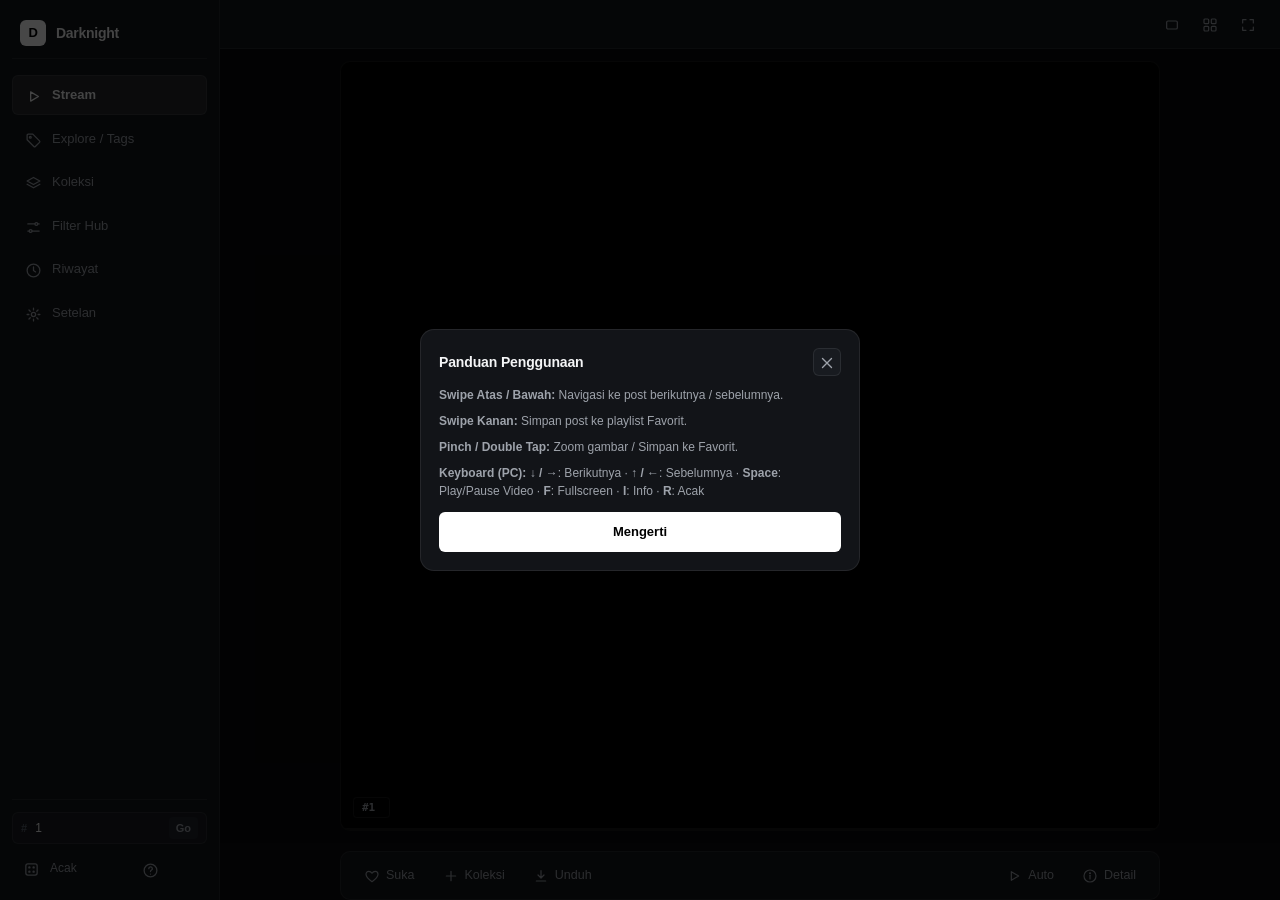
==== commit e6bccc2d: "Add files via upload" ====
--- a/r34.html
+++ b/r34.html
@@ -5,6 +5,7 @@
   <meta charset="UTF-8">
   <meta name="viewport" content="width=device-width, initial-scale=1, viewport-fit=cover, user-scalable=no">
   <meta name="theme-color" content="#0b0c0e">
+  <meta name="referrer" content="no-referrer">
   <link rel="manifest" href="manifest.json">
   <link rel="icon" type="image/png" sizes="192x192" href="icon-192.png">
   <link rel="icon" type="image/png" sizes="512x512" href="icon-512.png">
@@ -2336,6 +2337,18 @@
           v.preload = "metadata"; v.muted = true; v.src = url;
         });
       }
+      // API mengembalikan host api-cdn-mp4 (lambat); website asli memakai {nama}mp4.rule34.xxx
+      function fastVideoUrl(u, pid) {
+        try {
+          var x = new URL(u);
+          if (x.hostname === "api-cdn-mp4.rule34.xxx") {
+            x.hostname = "ahrimp4.rule34.xxx";
+            if (!x.search) x.search = "?" + pid;
+            return x.toString();
+          }
+        } catch (e) { }
+        return u;
+      }
       function buildResultFromMeta(post) {
         if (!post || !post.file_url) return Promise.resolve({ type: null, miss: true });
         var url = post.file_url;
@@ -2344,7 +2357,7 @@
         if (isVid) {
           var posterUrl = (post.sample_url && post.sample) ? post.sample_url : (post.preview_url || "");
           if (posterUrl) { var img = new Image(); img.src = posterUrl; }
-          return Promise.resolve({ type: "mp4", url: url, meta: post, poster: posterUrl, postId: pid });
+          return Promise.resolve({ type: "mp4", url: fastVideoUrl(url, pid), altUrl: url, meta: post, poster: posterUrl, postId: pid });
         }
         // Gunakan sample_url (versi kompresi web yang tajam & ringan, ~300KB), fallback ke file_url
         var targetUrl = (post.sample_url && post.sample) ? post.sample_url : url;
@@ -2748,7 +2761,7 @@
         if (soundBtn) soundBtn.style.display = "none";
         resetZoom(); settleEnter();
       }
-      function makeVideo(id, url, posterUrl) {
+      function makeVideo(id, url, posterUrl, altUrl) {
         var v = document.createElement("video");
         v._pid = id;
         v.controls = true; v.playsInline = true; v.setAttribute("playsinline", "");
@@ -2761,7 +2774,7 @@
           v.playbackRate = S.speed;
         });
         v.addEventListener("waiting", function () { if (id === current) setLoading(true); });
-        v.addEventListener("canplay", function () { if (id === current) setLoading(false); });
+        v.addEventListener("canplay", function () { if (id === current) { setLoading(false); preloadAround(id); } });
         v.addEventListener("playing", function () { if (id === current) setLoading(false); });
         v.addEventListener("ended", function () {
           if ((autoEnabled || S.autoNextVid) && v.parentNode && id === current) {
@@ -2769,6 +2782,7 @@
           }
         });
         v.addEventListener("error", function () {
+          if (altUrl && v.src !== altUrl) { var a = altUrl; altUrl = null; v.src = a; v.load(); try { v.play(); } catch (e) { } return; }
           if (id === current) {
             setLoading(false);
             console.warn("Video load error for post #" + id);
@@ -2867,7 +2881,7 @@
         shownId = current;
         if (r.type === "mp4") {
           var poster = r.poster || (r.meta && (r.meta.sample_url || r.meta.preview_url)) || "";
-          var el = makeVideo(current, r.url, poster); setMedia(el);
+          var el = makeVideo(current, r.url, poster, r.altUrl); setMedia(el);
           clearAutoTimer();
           if (autoEnabled) { lastLbl = "VIDEO"; autoLbl.textContent = "VIDEO"; autoFill.style.width = "100%"; }
           var pr = el.play();
@@ -2881,7 +2895,7 @@
           if (autoEnabled) resetAutoTimer();
         }
         addHist(current);
-        preloadAround(current);
+        if (r.type !== "mp4") preloadAround(current);
       }
 
       var changeBusy = false;
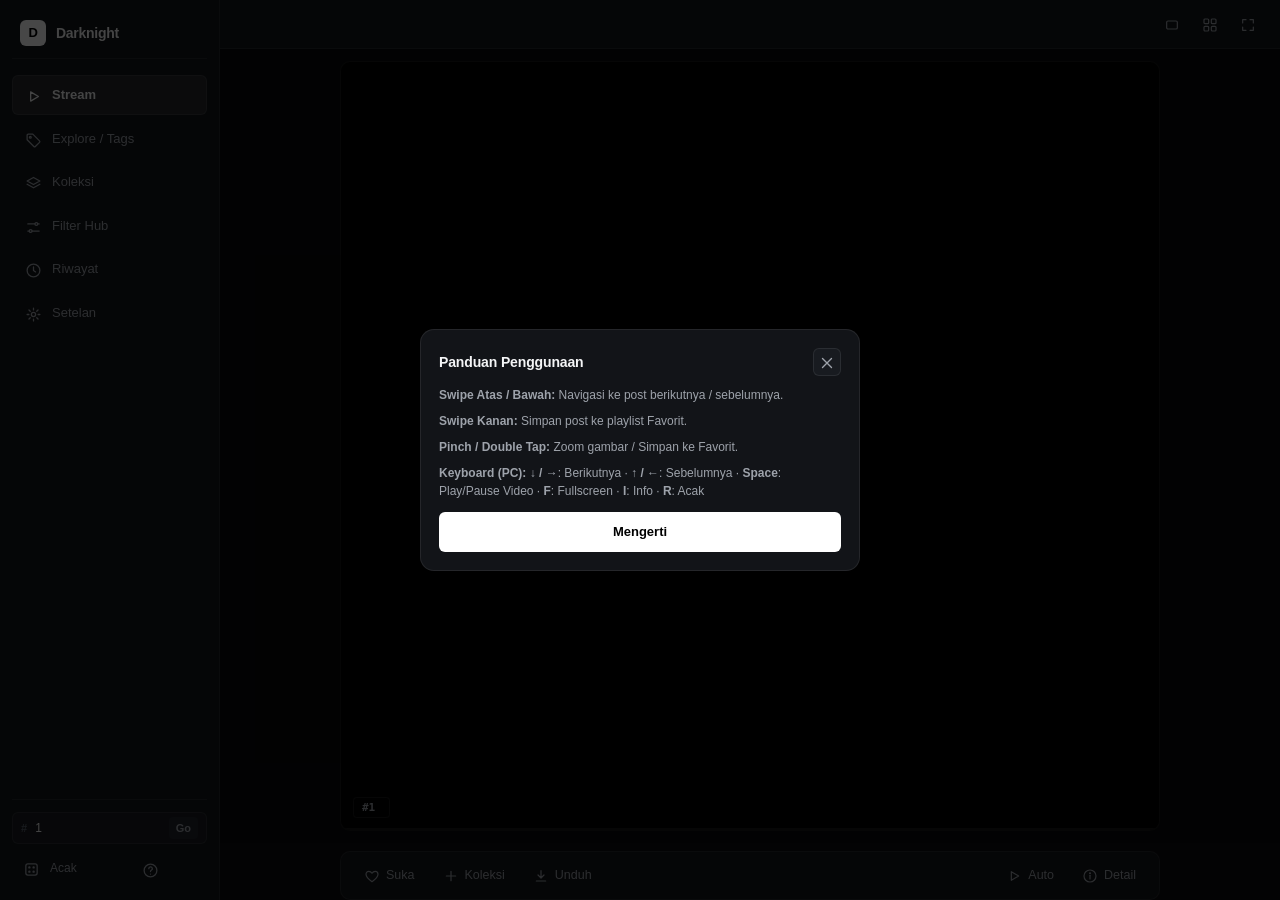
==== commit 3339d36e: "Add files via upload" ====
--- a/r34.html
+++ b/r34.html
@@ -2805,6 +2805,7 @@
           var ap = getPL(activePlaylistId);
           if (ap && ap.last !== id && isIn(ap, id)) { ap.last = id; persistSoon(); }
         }
+        if (activeTag && !activePlaylistId && !shuffleOn) saveTagProg(id);
       }
       function autoBarIdle() {
         if (autoEnabled) { autoFill.style.width = "0%"; lastLbl = S.interval.toFixed(1) + "s"; autoLbl.textContent = lastLbl; }
@@ -3430,6 +3431,45 @@
           }
         } catch (e2) { }
         return [];
+      }
+
+      // ===== Progress tag (termasuk kombinasi multi-tag) =====
+      function tagProgKey(tags) {
+        var t = (tags || []).map(normTag).filter(Boolean).sort().join("+") || "__all__";
+        return t + "|" + tagSortMode + "|" + tagTypeFilter;
+      }
+      function getTagProg(tags) {
+        var all = jget("pe_tagprog", {}), r = all[tagProgKey(tags)];
+        return r && validId(r.id) ? r : null;
+      }
+      function saveTagProg(id) {
+        if (!validId(id)) return;
+        var all = jget("pe_tagprog", {});
+        all[tagProgKey(activeTagsDetail)] = { id: id, t: Date.now() };
+        var keys = Object.keys(all);
+        if (keys.length > 100) {
+          keys.sort(function (x, y) { return all[x].t - all[y].t; });
+          keys.slice(0, keys.length - 100).forEach(function (k) { delete all[k]; });
+        }
+        jset("pe_tagprog", all);
+      }
+      function clearTagProg(tags) {
+        var all = jget("pe_tagprog", {}); delete all[tagProgKey(tags)]; jset("pe_tagprog", all);
+      }
+      var tagResuming = false;
+      async function resumeTag(tags) {
+        var pr = getTagProg(tags); if (!pr || tagResuming) return;
+        tagResuming = true;
+        try {
+          var guard = 0;
+          toast("Mencari posisi terakhir #" + pr.id + "…");
+          while (tagPosts.indexOf(pr.id) === -1 && tagHasMore && guard++ < 60) {
+            if (tagLoading) { await new Promise(function (r) { setTimeout(r, 150); }); continue; }
+            await loadTagDetail(tags, false);
+          }
+          if (tagPosts.indexOf(pr.id) !== -1) startTag(tags, pr.id, false);
+          else { toast("Posisi tidak ditemukan, mulai dari awal", "bad"); startTag(tags, null, false); }
+        } finally { tagResuming = false; }
       }
 
       function startTag(tags, startId, shuffle) {
@@ -4203,7 +4243,9 @@
         b.appendChild(head);
 
         var row = el("div", "arow");
-        row.appendChild(ipill("play", "Putar semua", "pri", function () { startTag(activeTagsDetail, null, false); }));
+        var tprog = getTagProg(activeTagsDetail), tagsNow = activeTagsDetail.slice();
+        if (tprog) row.appendChild(ipill("play", "Lanjut #" + tprog.id, "pri", function () { resumeTag(tagsNow); }));
+        row.appendChild(ipill(tprog ? "back" : "play", tprog ? "Dari awal" : "Putar semua", tprog ? "" : "pri", function () { startTag(activeTagsDetail, null, false); }));
         row.appendChild(ipill("shuffle", "Acak", "", function () { startTag(activeTagsDetail, null, true); }));
         row.appendChild(ipill("filter", "Filter", "", function () { openFilterHub(); }));
         row.appendChild(ipill("plus", "Ke playlist", "", function () { saveTagAsPlaylist(titleStr); }));
@@ -4618,6 +4660,20 @@
           return r.blob().then(function (b) { return { blob: b, ext: list[i][1] }; });
         }).catch(function () { return tryFetch(list, i + 1); });
       }
+      // Ubah URL CDN rule34 jadi /media/<sub>/<path> (same-origin via Vercel rewrite) agar lolos CORS
+      function mediaProxyUrl(u) {
+        try {
+          if (location.protocol !== "http:" && location.protocol !== "https:") return null;
+          var x = new URL(u), m = x.hostname.match(/^([a-z0-9-]+)\.rule34\.xxx$/);
+          if (!m) return null;
+          return "/media/" + m[1] + x.pathname + x.search;
+        } catch (e) { return null; }
+      }
+      function fetchMedia(u) {
+        var pu = mediaProxyUrl(u);
+        if (!pu) return fetch(u);
+        return fetch(pu).then(function (res) { return res.ok ? res : fetch(u); }, function () { return fetch(u); });
+      }
       var zipBusy = false;
       function zipPlaylist(p, ids) {
         if (zipBusy) { toast("ZIP sedang diproses"); return; }
@@ -4639,7 +4695,7 @@
             get(id).then(function (r) {
               if (!r || r.miss || !r.url) throw 0;
               var ext = r.type === "mp4" ? "mp4" : "jpg";
-              return fetch(r.url).then(function (res) {
+              return fetchMedia(r.url).then(function (res) {
                 if (!res.ok) throw 0;
                 return res.blob().then(function (b) { return { blob: b, ext: ext }; });
               });
